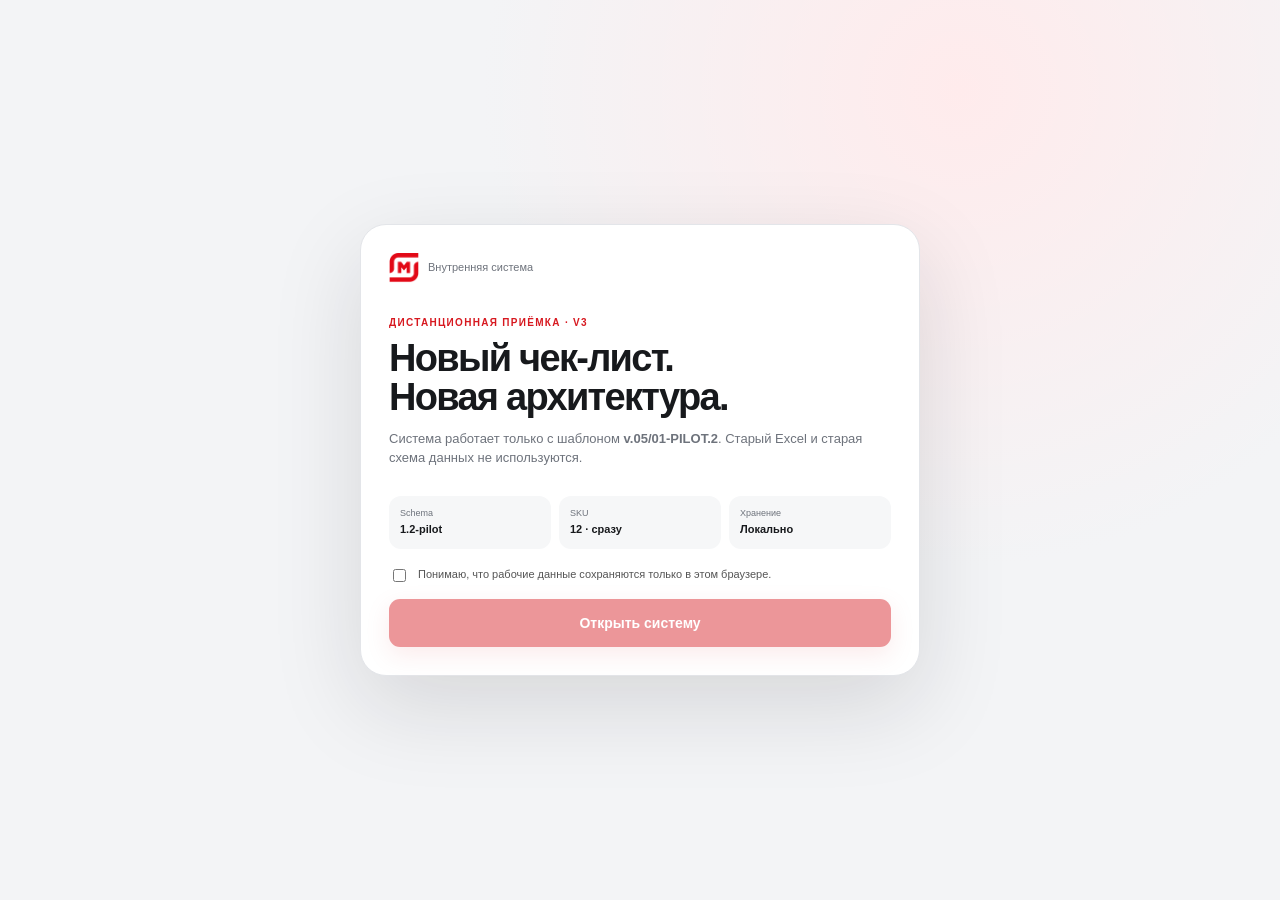
==== index.html @ e29a5ae2 "Add files via upload" ====
<!doctype html>
<html lang="ru">
<head>
  <meta charset="utf-8">
  <meta name="viewport" content="width=device-width,initial-scale=1,viewport-fit=cover">
  <meta name="theme-color" content="#d71920">
  <meta name="description" content="Дистанционная приёмка — новый чек-лист V3, выгрузка 1:1 в мастер-шаблон.">
  <title>Дистанционная приёмка · V3</title>
  <link rel="stylesheet" href="./styles.css?v=3">
</head>
<body>
  <div class="intro" id="intro" hidden>
    <section class="intro-card">
      <div class="intro-brand"><img src="./assets/magnit-mark.png" alt=""><span>Внутренняя система</span></div>
      <div class="intro-copy">
        <span class="kicker">Дистанционная приёмка · V3</span>
        <h1>Новый чек-лист.<br>Новая архитектура.</h1>
        <p>Система работает только с шаблоном <b>v.05/01-PILOT.2</b>. Старый Excel и старая схема данных не используются.</p>
      </div>
      <div class="intro-meta">
        <div><span>Schema</span><strong>1.2-pilot</strong></div>
        <div><span>SKU</span><strong>12 · сразу</strong></div>
        <div><span>Хранение</span><strong>Локально</strong></div>
      </div>
      <label class="consent"><input type="checkbox" id="introConsent"><span>Понимаю, что рабочие данные сохраняются только в этом браузере.</span></label>
      <button class="btn btn-primary btn-large" id="introEnter" disabled>Открыть систему</button>
    </section>
  </div>

  <div class="app" id="app" hidden>
    <header class="app-header">
      <div class="brand">
        <img src="./assets/magnit-mark.png" alt="Магнит">
        <div><strong>Дистанционная приёмка</strong><span>Чек-лист V3 · 1:1 Excel</span></div>
      </div>
      <div class="header-status"><span class="dot"></span><span id="saveLabel">Сохранено локально</span></div>
      <div class="header-actions">
        <button class="btn btn-ghost" data-action="import">Импорт Excel</button>
        <button class="btn btn-primary" data-action="export">Выгрузить V3</button>
      </div>
    </header>

    <section class="workspace-strip">
      <div class="workspace-tabs" id="workspaceTabs"></div>
      <button class="workspace-add" data-action="add-workspace" title="Добавить приёмку">＋</button>
    </section>

    <nav class="workflow" id="workflow"></nav>

    <main class="content" id="content"></main>

    <footer class="app-footer">
      <span>Мастер-шаблон: <b>dp.checklist.acceptance</b> · <b>v.05/01-PILOT.2</b></span>
      <span>Данные не отправляются на сервер.</span>
    </footer>
  </div>

  <input type="file" id="importExcelInput" accept=".xlsx,.xlsm,application/vnd.openxmlformats-officedocument.spreadsheetml.sheet" hidden>
  <div class="toast-stack" id="toastStack"></div>
  <div class="busy" id="busy" hidden><div class="busy-card"><span class="spinner"></span><strong id="busyTitle">Формируем Excel V3</strong><small id="busyText">Открываем мастер-шаблон…</small></div></div>

  <script src="./vendor/jszip.min.js"></script>
  <script src="./vendor/exceljs.min.js"></script>
  <script src="./template-data.js"></script>
  <script src="./schema.js"></script>
  <script src="./exporter.js"></script>
  <script src="./app.js?v=3"></script>
</body>
</html>
---- styles.css ----
:root{
  --bg:#f4f5f7;--surface:#fff;--surface-2:#f8f9fb;--ink:#17191c;--muted:#6e737c;--line:#e3e5e9;
  --red:#d71920;--red-dark:#b90f16;--red-soft:#fff0f1;--green:#138a55;--green-soft:#eaf8f1;--amber:#a56500;--amber-soft:#fff6e5;
  --shadow:0 18px 50px rgba(19,23,31,.08);--radius:18px;--radius-sm:12px;--max:1460px;
  font-family:Inter,"Segoe UI",Roboto,Arial,sans-serif;color:var(--ink);background:var(--bg);font-synthesis:none;
}
*{box-sizing:border-box}html,body{margin:0;min-height:100%;background:var(--bg)}body{font-size:14px;line-height:1.45}button,input,select,textarea{font:inherit}button{cursor:pointer}
[hidden]{display:none!important}.app{min-height:100vh}.app-header{height:74px;background:rgba(255,255,255,.95);border-bottom:1px solid var(--line);display:flex;align-items:center;gap:20px;padding:0 28px;position:sticky;top:0;z-index:30;backdrop-filter:blur(18px)}
.brand{display:flex;align-items:center;gap:12px;min-width:290px}.brand img{width:38px;height:38px;object-fit:contain}.brand div{display:flex;flex-direction:column}.brand strong{font-size:15px;letter-spacing:-.01em}.brand span{color:var(--muted);font-size:11px;margin-top:2px}.header-status{margin-left:auto;display:flex;align-items:center;gap:8px;color:var(--muted);font-size:12px}.dot{width:8px;height:8px;background:var(--green);border-radius:50%;box-shadow:0 0 0 4px var(--green-soft)}.header-actions{display:flex;gap:8px}
.btn{border:0;border-radius:11px;padding:10px 14px;font-weight:700;transition:.16s ease;display:inline-flex;align-items:center;justify-content:center;gap:8px}.btn:hover{transform:translateY(-1px)}.btn:disabled{opacity:.45;cursor:not-allowed;transform:none}.btn-primary{background:var(--red);color:#fff;box-shadow:0 8px 22px rgba(215,25,32,.18)}.btn-primary:hover{background:var(--red-dark)}.btn-ghost{background:#fff;color:var(--ink);border:1px solid var(--line)}.btn-danger{color:#b31319;background:#fff2f3;border:1px solid #ffd5d7}.btn-small{padding:7px 10px;border-radius:9px;font-size:12px}.btn-large{padding:14px 20px;width:100%}
.workspace-strip{max-width:var(--max);margin:18px auto 0;padding:0 28px;display:flex;gap:8px;align-items:center}.workspace-tabs{display:flex;gap:8px;min-width:0;overflow:auto;padding:2px}.workspace-tab{min-width:150px;max-width:240px;border:1px solid var(--line);background:var(--surface);border-radius:13px;padding:9px 12px;text-align:left;display:grid;grid-template-columns:1fr auto;gap:2px 8px;color:var(--ink)}.workspace-tab strong{font-size:12px;white-space:nowrap;overflow:hidden;text-overflow:ellipsis}.workspace-tab span{font-size:10px;color:var(--muted);white-space:nowrap;overflow:hidden;text-overflow:ellipsis}.workspace-tab i{grid-row:1/3;grid-column:2;font-style:normal;align-self:center;color:var(--muted);font-size:11px}.workspace-tab.active{border-color:#f1a3a7;box-shadow:0 0 0 3px var(--red-soft);background:#fff}.workspace-add{width:39px;height:39px;border-radius:12px;border:1px dashed #bbb;background:transparent;font-size:20px;color:#555;flex:0 0 auto}
.workflow{max-width:var(--max);margin:14px auto 0;padding:0 28px;display:grid;grid-template-columns:repeat(5,1fr);gap:8px}.workflow-item{background:var(--surface);border:1px solid var(--line);border-radius:13px;padding:11px 13px;text-align:left;display:flex;align-items:center;gap:10px;color:var(--ink)}.workflow-item b{width:25px;height:25px;border-radius:8px;background:var(--surface-2);display:grid;place-items:center;font-size:11px;color:var(--muted)}.workflow-item div{min-width:0}.workflow-item strong{display:block;font-size:12px}.workflow-item small{display:block;color:var(--muted);font-size:10px;margin-top:1px}.workflow-item em{margin-left:auto;font-style:normal;font-size:10px;color:var(--muted)}.workflow-item.active{border-color:#ed9ca0;background:#fff}.workflow-item.active b{background:var(--red);color:#fff}.workflow-item.complete em{color:var(--green);font-weight:800}
.content{max-width:var(--max);margin:16px auto 40px;padding:0 28px}.page-head{display:flex;align-items:flex-end;justify-content:space-between;gap:20px;margin:24px 0 16px}.page-head .kicker,.kicker{font-size:10px;font-weight:800;letter-spacing:.13em;text-transform:uppercase;color:var(--red)}.page-head h1{margin:5px 0 4px;font-size:27px;line-height:1.12;letter-spacing:-.03em}.page-head p{margin:0;color:var(--muted);max-width:760px}.page-actions{display:flex;gap:8px;align-items:center;flex-wrap:wrap}
.panel{background:var(--surface);border:1px solid var(--line);border-radius:var(--radius);box-shadow:var(--shadow);overflow:hidden}.panel+.panel{margin-top:14px}.panel-head{padding:18px 20px;border-bottom:1px solid var(--line);display:flex;align-items:center;justify-content:space-between;gap:16px}.panel-head h2{margin:0;font-size:16px}.panel-head p{margin:3px 0 0;color:var(--muted);font-size:12px}.panel-body{padding:20px}.grid{display:grid;gap:14px}.grid-2{grid-template-columns:repeat(2,minmax(0,1fr))}.grid-3{grid-template-columns:repeat(3,minmax(0,1fr))}.grid-4{grid-template-columns:repeat(4,minmax(0,1fr))}.field{display:flex;flex-direction:column;gap:6px;min-width:0}.field label{font-size:11px;font-weight:800;color:#4d5158}.field label span{font-weight:500;color:var(--muted)}.input,.select,.textarea{width:100%;border:1px solid #d9dce1;border-radius:11px;background:#fff;color:var(--ink);padding:11px 12px;outline:0;transition:.15s ease}.input:focus,.select:focus,.textarea:focus{border-color:#e77478;box-shadow:0 0 0 3px var(--red-soft)}.textarea{min-height:86px;resize:vertical}.input-group{display:flex;gap:7px}.input-group .input{min-width:0}.hint{color:var(--muted);font-size:10px}.required::after{content:' *';color:var(--red)}
.template-banner{display:grid;grid-template-columns:1.5fr repeat(3,.5fr);gap:1px;background:var(--line);border:1px solid var(--line);border-radius:14px;overflow:hidden;margin-bottom:14px}.template-banner>div{background:#fff;padding:14px}.template-banner span{display:block;color:var(--muted);font-size:10px;text-transform:uppercase;letter-spacing:.08em}.template-banner strong{display:block;margin-top:3px;font-size:12px}.template-banner .master{background:#181a1e;color:#fff}.template-banner .master span{color:#aeb2ba}.template-banner .master strong{font-size:14px}
.sku-toolbar{display:flex;align-items:center;gap:8px;overflow:auto;padding:2px 1px 10px}.sku-chip{border:1px solid var(--line);background:#fff;border-radius:12px;padding:9px 12px;min-width:108px;text-align:left}.sku-chip strong{display:block;font-size:11px;white-space:nowrap;overflow:hidden;text-overflow:ellipsis}.sku-chip span{display:block;color:var(--muted);font-size:9px;margin-top:2px}.sku-chip.active{border-color:#ea989c;background:var(--red-soft)}.sku-chip.add{min-width:auto;font-size:18px;text-align:center}
.product-list{display:grid;grid-template-columns:repeat(3,minmax(0,1fr));gap:12px}.product-card{background:#fff;border:1px solid var(--line);border-radius:15px;padding:15px;display:flex;flex-direction:column;gap:12px}.product-card.active{border-color:#ef9fa3;box-shadow:0 0 0 3px var(--red-soft)}.product-card-head{display:flex;align-items:flex-start;gap:10px}.product-number{width:30px;height:30px;border-radius:9px;background:#181a1e;color:#fff;display:grid;place-items:center;font-weight:800;font-size:11px}.product-title{min-width:0;flex:1}.product-title strong{display:block;white-space:nowrap;overflow:hidden;text-overflow:ellipsis}.product-title span{color:var(--muted);font-size:10px}.product-card-actions{display:flex;gap:5px}.feature-row{display:flex;gap:6px;flex-wrap:wrap}.feature-toggle{display:inline-flex;align-items:center;gap:6px;border:1px solid var(--line);border-radius:999px;padding:7px 9px;font-size:10px;font-weight:700;background:#fff}.feature-toggle input{accent-color:var(--red)}
.step-strip{display:flex;gap:6px;overflow:auto;padding:2px 1px 12px}.step-pill{border:1px solid var(--line);background:#fff;border-radius:11px;padding:8px 10px;white-space:nowrap;font-size:10px;font-weight:800;color:#555}.step-pill.active{background:#181a1e;color:#fff;border-color:#181a1e}.step-pill.complete{box-shadow:inset 0 -2px var(--green)}.question-list{display:flex;flex-direction:column;gap:9px}.question{border:1px solid var(--line);border-radius:14px;background:#fff;overflow:hidden}.question-main{display:grid;grid-template-columns:54px minmax(260px,1fr) 210px 160px;gap:12px;align-items:center;padding:13px}.question-code{font-weight:900;font-size:11px;color:var(--red);align-self:start;padding-top:4px}.question-text strong{display:block;font-size:12px}.question-text small{display:block;color:var(--muted);font-size:10px;margin-top:4px}.question-controls{display:flex;gap:6px}.status-btn{flex:1;border:1px solid var(--line);background:#fff;border-radius:9px;padding:9px 8px;font-weight:800;font-size:10px}.status-btn.yes.active{background:var(--green-soft);color:var(--green);border-color:#a8dec4}.status-btn.no.active{background:var(--red-soft);color:var(--red);border-color:#f1afb2}.number-control{display:flex;align-items:center;gap:7px}.number-control .input{padding:9px}.time-control{display:flex;gap:5px;align-items:center}.time-control .input{padding:9px}.clock-btn{border:1px solid var(--line);background:#fff;border-radius:9px;padding:9px}.no-time{font-size:10px;color:#62666d;background:#f0f1f3;border-radius:999px;padding:6px 9px;display:inline-flex;justify-content:center}.question-comment{border-top:1px solid var(--line);background:var(--surface-2);padding:10px 13px;display:grid;grid-template-columns:54px 1fr;gap:12px}.question-comment .input{padding:9px;background:#fff}.question.has-error{border-color:#ef9da1}.question.has-error .question-comment{background:var(--red-soft)}
.mass-grid{display:grid;grid-template-columns:repeat(5,minmax(0,1fr));gap:10px}.mass-card{border:1px solid var(--line);border-radius:14px;padding:13px;background:#fff}.mass-card label{display:block;font-size:10px;font-weight:800;color:#555;margin-bottom:7px}.mass-card .input{font-size:16px;font-weight:800}.mass-card small{display:block;color:var(--muted);font-size:9px;margin-top:6px}.mass-summary{display:grid;grid-template-columns:repeat(5,1fr);gap:8px;margin-top:12px}.metric{background:#181a1e;color:#fff;border-radius:12px;padding:12px}.metric span{font-size:9px;color:#b8bbc1}.metric strong{display:block;font-size:15px;margin-top:2px}.metric.bad{background:#8f1519}
.defect-table{display:flex;flex-direction:column;gap:8px}.defect-row{display:grid;grid-template-columns:34px 1.1fr 1.1fr .55fr 1.2fr 38px;gap:8px;align-items:center}.defect-index{width:30px;height:30px;border-radius:9px;background:#f0f1f3;display:grid;place-items:center;font-weight:800;font-size:10px}.defect-row .input{padding:9px}.defect-remove{width:36px;height:36px;border:1px solid #ffd4d6;background:#fff4f5;color:var(--red);border-radius:10px}.empty{padding:26px;border:1px dashed #d6d8dd;border-radius:14px;text-align:center;color:var(--muted)}
.review-grid{display:grid;grid-template-columns:1.3fr .7fr;gap:14px}.review-list{display:flex;flex-direction:column;gap:7px}.review-row{display:flex;justify-content:space-between;gap:14px;border-bottom:1px solid var(--line);padding:9px 0}.review-row:last-child{border-bottom:0}.review-row span{color:var(--muted)}.review-row strong{text-align:right}.issues{display:flex;flex-direction:column;gap:7px}.issue{border-radius:11px;padding:10px 12px;background:var(--amber-soft);color:#77500d;font-size:11px}.issue.error{background:var(--red-soft);color:#8f1519}.ok-box{padding:16px;border-radius:14px;background:var(--green-soft);color:var(--green);font-weight:800}.export-card{background:#181a1e;color:#fff;border-radius:16px;padding:18px}.export-card p{color:#b7bac0;margin:5px 0 15px}.export-card .btn{width:100%}.export-map{margin-top:12px;display:grid;grid-template-columns:repeat(3,1fr);gap:7px}.export-map span{background:#25282e;border-radius:9px;padding:9px;font-size:9px;color:#c4c6cb}.export-map b{display:block;color:#fff;font-size:11px;margin-top:2px}
.app-footer{max-width:var(--max);margin:0 auto 28px;padding:0 28px;color:var(--muted);font-size:10px;display:flex;justify-content:space-between;gap:20px}.intro{position:fixed;inset:0;display:grid;place-items:center;background:radial-gradient(circle at 75% 10%,#ffebec 0,transparent 38%),#f3f4f6;padding:20px}.intro-card{width:min(560px,100%);background:#fff;border:1px solid var(--line);border-radius:26px;padding:28px;box-shadow:0 30px 90px rgba(20,23,30,.13)}.intro-brand{display:flex;align-items:center;gap:9px;color:var(--muted);font-size:11px}.intro-brand img{width:30px;height:30px}.intro-copy{margin:28px 0}.intro-copy h1{font-size:38px;line-height:1.02;letter-spacing:-.045em;margin:8px 0 14px}.intro-copy p{color:var(--muted);font-size:13px}.intro-meta{display:grid;grid-template-columns:repeat(3,1fr);gap:8px;margin-bottom:18px}.intro-meta div{background:#f6f7f8;border-radius:12px;padding:11px}.intro-meta span{display:block;color:var(--muted);font-size:9px}.intro-meta strong{display:block;font-size:11px;margin-top:2px}.consent{display:flex;align-items:flex-start;gap:9px;color:#555;font-size:11px;margin:14px 0}.consent input{accent-color:var(--red);margin-top:2px}
.toast-stack{position:fixed;right:22px;bottom:22px;display:flex;flex-direction:column;gap:8px;z-index:80}.toast{background:#181a1e;color:#fff;border-radius:12px;padding:11px 14px;box-shadow:var(--shadow);font-size:11px;max-width:360px}.toast.success{background:#116c46}.toast.error{background:#9a171c}.busy{position:fixed;inset:0;background:rgba(12,14,18,.48);backdrop-filter:blur(4px);z-index:100;display:grid;place-items:center}.busy-card{width:320px;background:#fff;border-radius:18px;padding:24px;text-align:center;box-shadow:var(--shadow)}.busy-card strong{display:block;margin:12px 0 3px}.busy-card small{color:var(--muted)}.spinner{display:inline-block;width:28px;height:28px;border:3px solid #ececef;border-top-color:var(--red);border-radius:50%;animation:spin .8s linear infinite}@keyframes spin{to{transform:rotate(360deg)}}
@media(max-width:1100px){.product-list{grid-template-columns:repeat(2,1fr)}.question-main{grid-template-columns:48px 1fr 190px}.question-main>.time-control,.question-main>.no-time{grid-column:2/4;margin-left:auto}.mass-grid{grid-template-columns:repeat(3,1fr)}.mass-summary{grid-template-columns:repeat(3,1fr)}.grid-4{grid-template-columns:repeat(2,1fr)}.review-grid{grid-template-columns:1fr}}
@media(max-width:760px){.app-header{height:auto;padding:12px 15px;flex-wrap:wrap}.brand{min-width:0}.brand span{display:none}.header-status{order:3;margin:0;width:100%}.header-actions{margin-left:auto}.header-actions .btn-ghost{display:none}.workspace-strip,.workflow,.content,.app-footer{padding-left:14px;padding-right:14px}.workflow{grid-template-columns:repeat(5,minmax(76px,1fr));overflow:auto}.workflow-item{padding:9px;min-width:92px}.workflow-item small,.workflow-item em{display:none}.workflow-item b{width:22px;height:22px}.page-head{align-items:flex-start;flex-direction:column}.page-head h1{font-size:23px}.grid-2,.grid-3,.grid-4{grid-template-columns:1fr}.product-list{grid-template-columns:1fr}.question-main{grid-template-columns:44px 1fr;gap:8px}.question-controls{grid-column:2}.question-main>.time-control,.question-main>.no-time{grid-column:2;margin-left:0}.question-comment{grid-template-columns:44px 1fr}.mass-grid{grid-template-columns:repeat(2,1fr)}.mass-summary{grid-template-columns:repeat(2,1fr)}.defect-row{grid-template-columns:30px 1fr 38px}.defect-row .input:nth-of-type(n+2){grid-column:2}.template-banner{grid-template-columns:1fr 1fr}.template-banner .master{grid-column:1/3}.app-footer{flex-direction:column}.intro-copy h1{font-size:31px}.intro-meta{grid-template-columns:1fr}.export-map{grid-template-columns:1fr}}
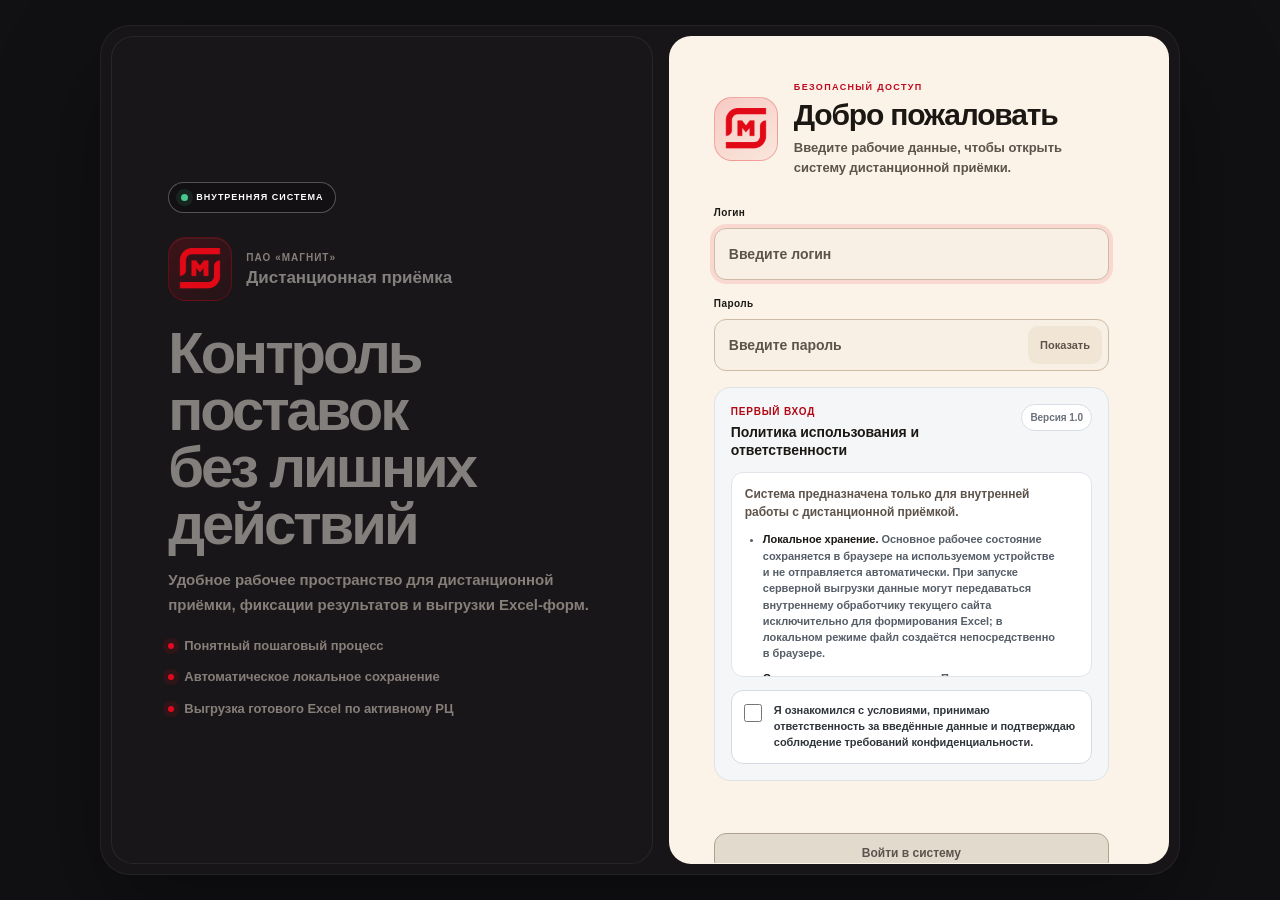
==== commit bf02da65: "Add files via upload" ====
--- a/index.html
+++ b/index.html
@@ -1,69 +1,231 @@
 <!doctype html>
 <html lang="ru">
 <head>
-  <meta charset="utf-8">
-  <meta name="viewport" content="width=device-width,initial-scale=1,viewport-fit=cover">
-  <meta name="theme-color" content="#d71920">
-  <meta name="description" content="Дистанционная приёмка — новый чек-лист V3, выгрузка 1:1 в мастер-шаблон.">
-  <title>Дистанционная приёмка · V3</title>
-  <link rel="stylesheet" href="./styles.css?v=3">
+  <meta charset="utf-8" />
+  <meta name="viewport" content="width=device-width, initial-scale=1, viewport-fit=cover" />
+  <meta name="theme-color" content="#e20917" />
+  <meta name="color-scheme" content="light dark" />
+  <meta name="mobile-web-app-capable" content="yes" />
+  <meta name="description" content="Дистанционная приёмка: до 5 параллельных чек-листов РЦ, точное время и выгрузка Excel." />
+  <title>Дистанционная Приёмка — Магнит</title>
+  <base href="./" />
+  <link rel="manifest" href="./manifest.webmanifest?v=70" />
+  <link rel="stylesheet" href="./styles.css?v=71" />
+  <link rel="stylesheet" href="./magnit-corporate.css?v=70" />
+  <link rel="stylesheet" href="./contrast-audit.css?v=70" />
+  <link rel="stylesheet" href="./v57-readability.css?v=70" />
+  <link rel="stylesheet" href="./operational.css?v=70" />
 </head>
-<body>
-  <div class="intro" id="intro" hidden>
-    <section class="intro-card">
-      <div class="intro-brand"><img src="./assets/magnit-mark.png" alt=""><span>Внутренняя система</span></div>
-      <div class="intro-copy">
-        <span class="kicker">Дистанционная приёмка · V3</span>
-        <h1>Новый чек-лист.<br>Новая архитектура.</h1>
-        <p>Система работает только с шаблоном <b>v.05/01-PILOT.2</b>. Старый Excel и старая схема данных не используются.</p>
+<body class="auth-locked">
+  <!-- Visible Magnit logos are embedded as data URIs for reliable GitHub Pages rendering. -->
+
+  <div class="auth-screen" id="loginOverlay">
+    <div class="auth-grid">
+      <section class="auth-hero">
+        <div class="auth-badge"><span></span>Внутренняя система</div>
+        <div class="auth-hero-brand"><div class="auth-hero-mark"><img src="[data-uri]" alt="Магнит" /></div><div><span>ПАО «Магнит»</span><strong>Дистанционная приёмка</strong></div></div>
+        <div class="auth-hero-copy">
+          <h1>Контроль поставок<br>без лишних действий</h1>
+          <p>Удобное рабочее пространство для дистанционной приёмки, фиксации результатов и выгрузки Excel-форм.</p>
+          <ul class="auth-feature-list">
+            <li>Понятный пошаговый процесс</li>
+            <li>Автоматическое локальное сохранение</li>
+            <li>Выгрузка готового Excel по активному РЦ</li>
+          </ul>
+        </div>
+      </section>
+      <section class="auth-card">
+        <div class="auth-card-top">
+          <div class="auth-logo-card"><img src="[data-uri]" alt="Магнит" /></div>
+          <div>
+            <div class="eyebrow">Безопасный доступ</div>
+            <h2>Добро пожаловать</h2>
+            <p>Введите рабочие данные, чтобы открыть систему дистанционной приёмки.</p>
+          </div>
+        </div>
+        <form id="loginForm" class="auth-form" autocomplete="off">
+          <div class="field auth-field">
+            <label for="loginUsername">Логин</label>
+            <input class="input" id="loginUsername" name="username" type="text" autocomplete="username" placeholder="Введите логин" />
+          </div>
+          <div class="field auth-field">
+            <label for="loginPassword">Пароль</label>
+            <div class="auth-password-wrap">
+              <input class="input" id="loginPassword" name="password" type="password" autocomplete="current-password" placeholder="Введите пароль" />
+              <button type="button" class="auth-toggle-pass" id="togglePassword" aria-label="Показать пароль">Показать</button>
+            </div>
+          </div>
+          <section class="auth-consent" id="privacyConsentBlock" aria-labelledby="privacyConsentTitle">
+            <div class="auth-consent-heading">
+              <div>
+                <span class="auth-consent-kicker">Первый вход</span>
+                <strong id="privacyConsentTitle">Политика использования и ответственности</strong>
+              </div>
+              <span class="auth-consent-version">Версия 1.0</span>
+            </div>
+            <div class="auth-consent-copy">
+              <p>Система предназначена только для внутренней работы с дистанционной приёмкой.</p>
+              <ul>
+                <li><strong>Локальное хранение.</strong> Основное рабочее состояние сохраняется в браузере на используемом устройстве и не отправляется автоматически. При запуске серверной выгрузки данные могут передаваться внутреннему обработчику текущего сайта исключительно для формирования Excel; в локальном режиме файл создаётся непосредственно в браузере.</li>
+                <li><strong>Ответственность пользователя.</strong> Пользователь отвечает за достоверность и полноту внесённых сведений, корректность выбранного РЦ и товарной позиции, а также за проверку сформированного Excel перед дальнейшим использованием.</li>
+                <li><strong>Конфиденциальность.</strong> Нельзя передавать логин, пароль, резервные копии, выгрузки и рабочие данные третьим лицам без разрешения. Пользователь обязан ограничить доступ к устройству и браузеру.</li>
+                <li><strong>Риски локального устройства.</strong> Локальное хранение не исключает риски доступа через общий компьютер, профиль браузера, расширения, вредоносное ПО или ручную передачу файлов.</li>
+              </ul>
+            </div>
+            <label class="auth-consent-check" for="privacyConsent">
+              <input id="privacyConsent" type="checkbox" />
+              <span>Я ознакомился с условиями, принимаю ответственность за введённые данные и подтверждаю соблюдение требований конфиденциальности.</span>
+            </label>
+          </section>
+          <div class="auth-error" id="loginError" role="alert" aria-live="polite"></div>
+          <button class="button button-primary full auth-submit" id="loginSubmit" type="submit" disabled>Войти в систему</button>
+        </form>
+        <div class="auth-footnote"><span></span>Сессия авторизации действует до закрытия браузера. Принятие политики сохраняется локально для этой версии условий.</div>
+      </section>
+    </div>
+  </div>
+
+  <div class="brand-ambient" id="brandAmbient" aria-hidden="true">
+    <div class="brand-ambient-item" data-brand-ambient-item>
+      <svg class="brand-ambient-symbol" viewBox="0 0 220 220" preserveAspectRatio="xMidYMid meet" role="presentation">
+        <path class="ambient-sweep" pathLength="1" d="M16 164C46 82 88 184 123 105C150 45 178 121 204 58" />
+        <g class="ambient-logo">
+          <path pathLength="1" d="M28 166V65C28 39 44 24 70 24H192" />
+          <path pathLength="1" d="M192 24V125C192 151 176 166 150 166H28" />
+          <path pathLength="1" d="M70 156V75H96L110 91L124 75H150V156M96 156V112L110 128L124 112V156" />
+        </g>
+        <path class="ambient-heart" pathLength="1" d="M110 178C95 161 46 131 46 91C46 62 66 47 88 47C99 47 106 52 110 59C114 52 121 47 132 47C154 47 174 62 174 91C174 131 125 161 110 178Z" />
+      </svg>
+      <div class="brand-ambient-messages">
+        <span class="ambient-message ambient-message-star">*</span>
+        <span class="ambient-message ambient-message-soul">с душой</span>
+        <span class="ambient-message ambient-message-mind">с умом</span>
+        <span class="ambient-message ambient-message-full">с полной отдачей</span>
       </div>
-      <div class="intro-meta">
-        <div><span>Schema</span><strong>1.2-pilot</strong></div>
-        <div><span>SKU</span><strong>12 · сразу</strong></div>
-        <div><span>Хранение</span><strong>Локально</strong></div>
+    </div>
+  </div>
+
+  <div class="app-shell" hidden>
+    <main class="main-area">
+      <header class="topbar">
+        <div class="topbar-left">
+          <div class="topbar-brand" aria-label="Дистанционная приёмка Магнит">
+            <span class="topbar-brand-mark"><img src="./assets/magnit-mark.png?v=70" alt="Магнит" /></span>
+            <div class="topbar-title"><span class="eyebrow" id="pageEyebrow">Этап 1 из 5</span><h1 id="pageTitle">Приёмка</h1></div>
+          </div>
+        </div>
+        <div class="topbar-actions">
+          <button class="rc-launcher" id="workspaceToggle" type="button" data-action="toggle-workspace" aria-expanded="false" aria-controls="workspaceBar">
+            <span class="rc-launcher-dot" aria-hidden="true"></span>
+            <span><small>Активный РЦ</small><strong id="topbarRcName">РЦ 1</strong></span>
+            <i aria-hidden="true">⌄</i>
+          </button>
+          <div class="topbar-progress" id="topbarProgress" aria-label="Общая готовность активного РЦ">
+            <span><small>Готовность</small><strong id="topbarRcProgress">0%</strong></span>
+            <i><b id="topbarProgressFill"></b></i>
+          </div>
+          <button class="interface-mode-toggle" id="interfaceModeToggle" type="button" data-action="toggle-interface-mode" aria-pressed="false" title="Переключить рабочий интерфейс"><span class="interface-mode-icon">⚡</span><span class="interface-mode-copy"><small>Интерфейс</small><strong id="interfaceModeLabel">Стандартный</strong></span></button>
+          <button class="icon-button theme-trigger" id="themeToggle" title="Темы" aria-label="Открыть темы">◈</button>
+          <div class="save-state" id="saveState" aria-live="polite"><span></span><b>Сохранено</b><small>локально</small></div>
+          <details class="topbar-more">
+            <summary class="icon-button" aria-label="Дополнительные действия" title="Дополнительные действия">•••</summary>
+            <div class="topbar-more-menu">
+              <button class="topbar-menu-item" id="openNotesTop" type="button"><span>Заметки</span><small>Рабочие наблюдения</small></button>
+              <button class="topbar-menu-item is-primary" id="exportOldTop" type="button"><span>Выгрузить Excel</span><small>Текущий активный РЦ</small></button>
+              <button class="topbar-menu-item" id="logoutButton" type="button"><span>Выйти из системы</span><small>Завершить текущую сессию</small></button>
+            </div>
+          </details>
+        </div>
+      </header>
+
+      <section class="workspace-switcher" id="workspaceBar" aria-label="Переключение между РЦ"></section>
+
+      <section class="page-content" id="pageContent" aria-live="polite"></section>
+      <footer class="legal-footer">Внутренняя разработка подразделения дистанционной приёмки. Использование, копирование и передача решения третьим лицам допускаются только по предварительному двустороннему согласованию. <button class="legal-link" id="openUsagePolicy" type="button">Политика использования</button></footer>
+    </main>
+  </div>
+
+  <nav class="mobile-nav workflow-dock" aria-label="Навигация по этапам" hidden>
+    <button class="mobile-nav-item active" data-page="shipment">
+      <span class="mobile-nav-index">01</span><span class="mobile-nav-copy"><strong>Приёмка</strong><small id="navMetricShipment">0/9</small></span><span class="mobile-nav-state" id="navCheckShipment">0%</span><i class="mobile-nav-progress"><b id="navProgressShipment"></b></i>
+    </button>
+    <button class="mobile-nav-item" data-page="products">
+      <span class="mobile-nav-index">02</span><span class="mobile-nav-copy"><strong>Товары</strong><small id="navMetricProducts">0/2</small></span><span class="mobile-nav-state" id="navCheckProducts">0%</span><i class="mobile-nav-progress"><b id="navProgressProducts"></b></i>
+    </button>
+    <button class="mobile-nav-item" data-page="checklist">
+      <span class="mobile-nav-index">03</span><span class="mobile-nav-copy"><strong>Чек-лист</strong><small id="navMetricChecklist">0/0</small></span><span class="mobile-nav-state" id="navCheckChecklist">0%</span><i class="mobile-nav-progress"><b id="navProgressChecklist"></b></i>
+    </button>
+    <button class="mobile-nav-item" data-page="defects">
+      <span class="mobile-nav-index">04</span><span class="mobile-nav-copy"><strong>Дефекты</strong><small id="navMetricDefects">0/1</small></span><span class="mobile-nav-state" id="navCheckDefects">0%</span><i class="mobile-nav-progress"><b id="navProgressDefects"></b></i>
+    </button>
+    <button class="mobile-nav-item" data-page="summary">
+      <span class="mobile-nav-index">05</span><span class="mobile-nav-copy"><strong>Итоги</strong><small id="navMetricSummary">0/3</small></span><span class="mobile-nav-state" id="navCheckSummary">0%</span><i class="mobile-nav-progress"><b id="navProgressSummary"></b></i>
+    </button>
+  </nav>
+
+  <aside class="notes-panel" id="notesPanel" role="dialog" aria-modal="false" aria-label="Заметки">
+    <div class="notes-header" id="notesDragHandle">
+      <div><strong>Заметки</strong><span id="notesPinStatus">Закреплены</span></div>
+      <div class="notes-actions">
+        <button class="icon-button compact" id="notesTimestamp" title="Добавить время">＋</button>
+        <button class="icon-button compact active" id="notesPin" title="Закрепить">⌖</button>
+        <button class="icon-button compact" id="notesMinimize" title="Свернуть">—</button>
+        <button class="icon-button compact" id="notesClose" title="Закрыть">×</button>
       </div>
-      <label class="consent"><input type="checkbox" id="introConsent"><span>Понимаю, что рабочие данные сохраняются только в этом браузере.</span></label>
-      <button class="btn btn-primary btn-large" id="introEnter" disabled>Открыть систему</button>
+    </div>
+    <div class="notes-body">
+      <textarea id="notesTextarea" placeholder="Наблюдения, вопросы и важные детали приёмки…"></textarea>
+      <div class="notes-footer"><span>Сохраняется автоматически</span><button class="text-button" id="clearNotes">Очистить</button></div>
+    </div>
+  </aside>
+
+  <div class="toast-container" id="toastContainer" aria-live="polite"></div>
+
+  <div class="modal-backdrop" id="modalBackdrop" hidden>
+    <div class="modal" role="dialog" aria-modal="true" aria-labelledby="modalTitle">
+      <div class="modal-header"><div><span class="eyebrow">Проверка заполнения</span><h2 id="modalTitle">Перед выгрузкой</h2></div><button class="icon-button" id="modalClose">×</button></div>
+      <div class="modal-body" id="modalBody"></div>
+      <div class="modal-footer" id="modalFooter"></div>
+    </div>
+  </div>
+
+  <div class="theme-studio-backdrop" id="themeStudioBackdrop" hidden>
+    <section class="theme-studio" role="dialog" aria-modal="true" aria-labelledby="themeStudioTitle">
+      <header class="theme-studio-header">
+        <div class="theme-studio-heading"><span class="theme-studio-icon" aria-hidden="true">◈</span><div><span class="eyebrow">Персонализация рабочего пространства</span><h2 id="themeStudioTitle">Студия оформления</h2><p>Выберите готовую тему или настройте палитру вручную. Данные приёмки и структура Excel не изменяются.</p></div></div>
+        <div class="theme-studio-header-actions"><span class="theme-current-chip">Активна: <strong id="themeCurrentLabel">Магнит · тёплая светлая</strong></span><button class="icon-button theme-studio-close" id="themeStudioClose" type="button" aria-label="Закрыть темы">×</button></div>
+      </header>
+      <div class="theme-studio-layout">
+        <aside class="theme-preset-panel">
+          <div class="theme-library-header"><div><span class="eyebrow">Библиотека</span><strong>Готовые темы</strong></div><span class="theme-library-count"><b id="themeVisibleCount">0</b> вариантов</span></div>
+          <div class="theme-mode-tabs" role="tablist" aria-label="Категория тем">
+            <button type="button" role="tab" class="active" data-theme-mode-filter="light" aria-selected="true"><span>☀</span>Светлые <b id="themeLightCount">0</b></button>
+            <button type="button" role="tab" data-theme-mode-filter="dark" aria-selected="false"><span>◐</span>Тёмные <b id="themeDarkCount">0</b></button>
+          </div>
+          <label class="theme-search"><span aria-hidden="true">⌕</span><input id="themeSearch" type="search" placeholder="Найти тему" autocomplete="off"><kbd>Ctrl K</kbd></label>
+          <div class="theme-preset-list" id="themePresetList"></div>
+        </aside>
+        <main class="theme-studio-content" id="themeStudioControls"></main>
+      </div>
+      <footer class="theme-studio-footer"><div class="theme-studio-status" id="themeStudioStatus" aria-live="polite">Сохранённая тема активна</div><div class="theme-studio-footer-actions"><button class="button button-ghost" id="themeStudioReset" type="button">Вернуть исходный пресет</button><button class="button button-ghost" id="themeStudioImportButton" type="button">Импорт</button><input id="themeStudioImport" type="file" accept="application/json,.json" hidden><button class="button button-secondary" id="themeStudioExport" type="button">Экспорт</button><button class="button button-primary" id="themeStudioSave" type="button">Сохранить тему</button></div></footer>
     </section>
   </div>
 
-  <div class="app" id="app" hidden>
-    <header class="app-header">
-      <div class="brand">
-        <img src="./assets/magnit-mark.png" alt="Магнит">
-        <div><strong>Дистанционная приёмка</strong><span>Чек-лист V3 · 1:1 Excel</span></div>
-      </div>
-      <div class="header-status"><span class="dot"></span><span id="saveLabel">Сохранено локально</span></div>
-      <div class="header-actions">
-        <button class="btn btn-ghost" data-action="import">Импорт Excel</button>
-        <button class="btn btn-primary" data-action="export">Выгрузить V3</button>
-      </div>
-    </header>
-
-    <section class="workspace-strip">
-      <div class="workspace-tabs" id="workspaceTabs"></div>
-      <button class="workspace-add" data-action="add-workspace" title="Добавить приёмку">＋</button>
-    </section>
-
-    <nav class="workflow" id="workflow"></nav>
-
-    <main class="content" id="content"></main>
-
-    <footer class="app-footer">
-      <span>Мастер-шаблон: <b>dp.checklist.acceptance</b> · <b>v.05/01-PILOT.2</b></span>
-      <span>Данные не отправляются на сервер.</span>
-    </footer>
-  </div>
-
-  <input type="file" id="importExcelInput" accept=".xlsx,.xlsm,application/vnd.openxmlformats-officedocument.spreadsheetml.sheet" hidden>
-  <div class="toast-stack" id="toastStack"></div>
-  <div class="busy" id="busy" hidden><div class="busy-card"><span class="spinner"></span><strong id="busyTitle">Формируем Excel V3</strong><small id="busyText">Открываем мастер-шаблон…</small></div></div>
-
-  <script src="./vendor/jszip.min.js"></script>
-  <script src="./vendor/exceljs.min.js"></script>
-  <script src="./template-data.js"></script>
-  <script src="./schema.js"></script>
-  <script src="./exporter.js"></script>
-  <script src="./app.js?v=3"></script>
+  <div class="loading-overlay" id="loadingOverlay" hidden>
+    <div class="loading-card">
+      <div class="spinner"></div>
+      <strong id="loadingTitle">Формируем Excel</strong>
+      <span id="loadingStatus">Подготавливаем шаблон…</span>
+      <div class="loading-progress"><div id="loadingProgressBar"></div></div>
+      <button class="button button-ghost" id="loadingCancel">Отменить</button>
+    </div>
+  </div>
+
+  <script src="./vendor/jszip.min.js?v=70"></script>
+  <script src="./vendor/exceljs.min.js?v=70"></script>
+  <script src="./template-data.js?v=70"></script>
+  <script src="./old-template-data.js?v=70"></script>
+  <script src="./theme-studio.js?v=70"></script>
+  <script src="./app.js?v=71"></script>
 </body>
 </html>
--- a/styles.css
+++ b/styles.css
@@ -1,25 +1,6218 @@
-:root{
-  --bg:#f4f5f7;--surface:#fff;--surface-2:#f8f9fb;--ink:#17191c;--muted:#6e737c;--line:#e3e5e9;
-  --red:#d71920;--red-dark:#b90f16;--red-soft:#fff0f1;--green:#138a55;--green-soft:#eaf8f1;--amber:#a56500;--amber-soft:#fff6e5;
-  --shadow:0 18px 50px rgba(19,23,31,.08);--radius:18px;--radius-sm:12px;--max:1460px;
-  font-family:Inter,"Segoe UI",Roboto,Arial,sans-serif;color:var(--ink);background:var(--bg);font-synthesis:none;
-}
-*{box-sizing:border-box}html,body{margin:0;min-height:100%;background:var(--bg)}body{font-size:14px;line-height:1.45}button,input,select,textarea{font:inherit}button{cursor:pointer}
-[hidden]{display:none!important}.app{min-height:100vh}.app-header{height:74px;background:rgba(255,255,255,.95);border-bottom:1px solid var(--line);display:flex;align-items:center;gap:20px;padding:0 28px;position:sticky;top:0;z-index:30;backdrop-filter:blur(18px)}
-.brand{display:flex;align-items:center;gap:12px;min-width:290px}.brand img{width:38px;height:38px;object-fit:contain}.brand div{display:flex;flex-direction:column}.brand strong{font-size:15px;letter-spacing:-.01em}.brand span{color:var(--muted);font-size:11px;margin-top:2px}.header-status{margin-left:auto;display:flex;align-items:center;gap:8px;color:var(--muted);font-size:12px}.dot{width:8px;height:8px;background:var(--green);border-radius:50%;box-shadow:0 0 0 4px var(--green-soft)}.header-actions{display:flex;gap:8px}
-.btn{border:0;border-radius:11px;padding:10px 14px;font-weight:700;transition:.16s ease;display:inline-flex;align-items:center;justify-content:center;gap:8px}.btn:hover{transform:translateY(-1px)}.btn:disabled{opacity:.45;cursor:not-allowed;transform:none}.btn-primary{background:var(--red);color:#fff;box-shadow:0 8px 22px rgba(215,25,32,.18)}.btn-primary:hover{background:var(--red-dark)}.btn-ghost{background:#fff;color:var(--ink);border:1px solid var(--line)}.btn-danger{color:#b31319;background:#fff2f3;border:1px solid #ffd5d7}.btn-small{padding:7px 10px;border-radius:9px;font-size:12px}.btn-large{padding:14px 20px;width:100%}
-.workspace-strip{max-width:var(--max);margin:18px auto 0;padding:0 28px;display:flex;gap:8px;align-items:center}.workspace-tabs{display:flex;gap:8px;min-width:0;overflow:auto;padding:2px}.workspace-tab{min-width:150px;max-width:240px;border:1px solid var(--line);background:var(--surface);border-radius:13px;padding:9px 12px;text-align:left;display:grid;grid-template-columns:1fr auto;gap:2px 8px;color:var(--ink)}.workspace-tab strong{font-size:12px;white-space:nowrap;overflow:hidden;text-overflow:ellipsis}.workspace-tab span{font-size:10px;color:var(--muted);white-space:nowrap;overflow:hidden;text-overflow:ellipsis}.workspace-tab i{grid-row:1/3;grid-column:2;font-style:normal;align-self:center;color:var(--muted);font-size:11px}.workspace-tab.active{border-color:#f1a3a7;box-shadow:0 0 0 3px var(--red-soft);background:#fff}.workspace-add{width:39px;height:39px;border-radius:12px;border:1px dashed #bbb;background:transparent;font-size:20px;color:#555;flex:0 0 auto}
-.workflow{max-width:var(--max);margin:14px auto 0;padding:0 28px;display:grid;grid-template-columns:repeat(5,1fr);gap:8px}.workflow-item{background:var(--surface);border:1px solid var(--line);border-radius:13px;padding:11px 13px;text-align:left;display:flex;align-items:center;gap:10px;color:var(--ink)}.workflow-item b{width:25px;height:25px;border-radius:8px;background:var(--surface-2);display:grid;place-items:center;font-size:11px;color:var(--muted)}.workflow-item div{min-width:0}.workflow-item strong{display:block;font-size:12px}.workflow-item small{display:block;color:var(--muted);font-size:10px;margin-top:1px}.workflow-item em{margin-left:auto;font-style:normal;font-size:10px;color:var(--muted)}.workflow-item.active{border-color:#ed9ca0;background:#fff}.workflow-item.active b{background:var(--red);color:#fff}.workflow-item.complete em{color:var(--green);font-weight:800}
-.content{max-width:var(--max);margin:16px auto 40px;padding:0 28px}.page-head{display:flex;align-items:flex-end;justify-content:space-between;gap:20px;margin:24px 0 16px}.page-head .kicker,.kicker{font-size:10px;font-weight:800;letter-spacing:.13em;text-transform:uppercase;color:var(--red)}.page-head h1{margin:5px 0 4px;font-size:27px;line-height:1.12;letter-spacing:-.03em}.page-head p{margin:0;color:var(--muted);max-width:760px}.page-actions{display:flex;gap:8px;align-items:center;flex-wrap:wrap}
-.panel{background:var(--surface);border:1px solid var(--line);border-radius:var(--radius);box-shadow:var(--shadow);overflow:hidden}.panel+.panel{margin-top:14px}.panel-head{padding:18px 20px;border-bottom:1px solid var(--line);display:flex;align-items:center;justify-content:space-between;gap:16px}.panel-head h2{margin:0;font-size:16px}.panel-head p{margin:3px 0 0;color:var(--muted);font-size:12px}.panel-body{padding:20px}.grid{display:grid;gap:14px}.grid-2{grid-template-columns:repeat(2,minmax(0,1fr))}.grid-3{grid-template-columns:repeat(3,minmax(0,1fr))}.grid-4{grid-template-columns:repeat(4,minmax(0,1fr))}.field{display:flex;flex-direction:column;gap:6px;min-width:0}.field label{font-size:11px;font-weight:800;color:#4d5158}.field label span{font-weight:500;color:var(--muted)}.input,.select,.textarea{width:100%;border:1px solid #d9dce1;border-radius:11px;background:#fff;color:var(--ink);padding:11px 12px;outline:0;transition:.15s ease}.input:focus,.select:focus,.textarea:focus{border-color:#e77478;box-shadow:0 0 0 3px var(--red-soft)}.textarea{min-height:86px;resize:vertical}.input-group{display:flex;gap:7px}.input-group .input{min-width:0}.hint{color:var(--muted);font-size:10px}.required::after{content:' *';color:var(--red)}
-.template-banner{display:grid;grid-template-columns:1.5fr repeat(3,.5fr);gap:1px;background:var(--line);border:1px solid var(--line);border-radius:14px;overflow:hidden;margin-bottom:14px}.template-banner>div{background:#fff;padding:14px}.template-banner span{display:block;color:var(--muted);font-size:10px;text-transform:uppercase;letter-spacing:.08em}.template-banner strong{display:block;margin-top:3px;font-size:12px}.template-banner .master{background:#181a1e;color:#fff}.template-banner .master span{color:#aeb2ba}.template-banner .master strong{font-size:14px}
-.sku-toolbar{display:flex;align-items:center;gap:8px;overflow:auto;padding:2px 1px 10px}.sku-chip{border:1px solid var(--line);background:#fff;border-radius:12px;padding:9px 12px;min-width:108px;text-align:left}.sku-chip strong{display:block;font-size:11px;white-space:nowrap;overflow:hidden;text-overflow:ellipsis}.sku-chip span{display:block;color:var(--muted);font-size:9px;margin-top:2px}.sku-chip.active{border-color:#ea989c;background:var(--red-soft)}.sku-chip.add{min-width:auto;font-size:18px;text-align:center}
-.product-list{display:grid;grid-template-columns:repeat(3,minmax(0,1fr));gap:12px}.product-card{background:#fff;border:1px solid var(--line);border-radius:15px;padding:15px;display:flex;flex-direction:column;gap:12px}.product-card.active{border-color:#ef9fa3;box-shadow:0 0 0 3px var(--red-soft)}.product-card-head{display:flex;align-items:flex-start;gap:10px}.product-number{width:30px;height:30px;border-radius:9px;background:#181a1e;color:#fff;display:grid;place-items:center;font-weight:800;font-size:11px}.product-title{min-width:0;flex:1}.product-title strong{display:block;white-space:nowrap;overflow:hidden;text-overflow:ellipsis}.product-title span{color:var(--muted);font-size:10px}.product-card-actions{display:flex;gap:5px}.feature-row{display:flex;gap:6px;flex-wrap:wrap}.feature-toggle{display:inline-flex;align-items:center;gap:6px;border:1px solid var(--line);border-radius:999px;padding:7px 9px;font-size:10px;font-weight:700;background:#fff}.feature-toggle input{accent-color:var(--red)}
-.step-strip{display:flex;gap:6px;overflow:auto;padding:2px 1px 12px}.step-pill{border:1px solid var(--line);background:#fff;border-radius:11px;padding:8px 10px;white-space:nowrap;font-size:10px;font-weight:800;color:#555}.step-pill.active{background:#181a1e;color:#fff;border-color:#181a1e}.step-pill.complete{box-shadow:inset 0 -2px var(--green)}.question-list{display:flex;flex-direction:column;gap:9px}.question{border:1px solid var(--line);border-radius:14px;background:#fff;overflow:hidden}.question-main{display:grid;grid-template-columns:54px minmax(260px,1fr) 210px 160px;gap:12px;align-items:center;padding:13px}.question-code{font-weight:900;font-size:11px;color:var(--red);align-self:start;padding-top:4px}.question-text strong{display:block;font-size:12px}.question-text small{display:block;color:var(--muted);font-size:10px;margin-top:4px}.question-controls{display:flex;gap:6px}.status-btn{flex:1;border:1px solid var(--line);background:#fff;border-radius:9px;padding:9px 8px;font-weight:800;font-size:10px}.status-btn.yes.active{background:var(--green-soft);color:var(--green);border-color:#a8dec4}.status-btn.no.active{background:var(--red-soft);color:var(--red);border-color:#f1afb2}.number-control{display:flex;align-items:center;gap:7px}.number-control .input{padding:9px}.time-control{display:flex;gap:5px;align-items:center}.time-control .input{padding:9px}.clock-btn{border:1px solid var(--line);background:#fff;border-radius:9px;padding:9px}.no-time{font-size:10px;color:#62666d;background:#f0f1f3;border-radius:999px;padding:6px 9px;display:inline-flex;justify-content:center}.question-comment{border-top:1px solid var(--line);background:var(--surface-2);padding:10px 13px;display:grid;grid-template-columns:54px 1fr;gap:12px}.question-comment .input{padding:9px;background:#fff}.question.has-error{border-color:#ef9da1}.question.has-error .question-comment{background:var(--red-soft)}
-.mass-grid{display:grid;grid-template-columns:repeat(5,minmax(0,1fr));gap:10px}.mass-card{border:1px solid var(--line);border-radius:14px;padding:13px;background:#fff}.mass-card label{display:block;font-size:10px;font-weight:800;color:#555;margin-bottom:7px}.mass-card .input{font-size:16px;font-weight:800}.mass-card small{display:block;color:var(--muted);font-size:9px;margin-top:6px}.mass-summary{display:grid;grid-template-columns:repeat(5,1fr);gap:8px;margin-top:12px}.metric{background:#181a1e;color:#fff;border-radius:12px;padding:12px}.metric span{font-size:9px;color:#b8bbc1}.metric strong{display:block;font-size:15px;margin-top:2px}.metric.bad{background:#8f1519}
-.defect-table{display:flex;flex-direction:column;gap:8px}.defect-row{display:grid;grid-template-columns:34px 1.1fr 1.1fr .55fr 1.2fr 38px;gap:8px;align-items:center}.defect-index{width:30px;height:30px;border-radius:9px;background:#f0f1f3;display:grid;place-items:center;font-weight:800;font-size:10px}.defect-row .input{padding:9px}.defect-remove{width:36px;height:36px;border:1px solid #ffd4d6;background:#fff4f5;color:var(--red);border-radius:10px}.empty{padding:26px;border:1px dashed #d6d8dd;border-radius:14px;text-align:center;color:var(--muted)}
-.review-grid{display:grid;grid-template-columns:1.3fr .7fr;gap:14px}.review-list{display:flex;flex-direction:column;gap:7px}.review-row{display:flex;justify-content:space-between;gap:14px;border-bottom:1px solid var(--line);padding:9px 0}.review-row:last-child{border-bottom:0}.review-row span{color:var(--muted)}.review-row strong{text-align:right}.issues{display:flex;flex-direction:column;gap:7px}.issue{border-radius:11px;padding:10px 12px;background:var(--amber-soft);color:#77500d;font-size:11px}.issue.error{background:var(--red-soft);color:#8f1519}.ok-box{padding:16px;border-radius:14px;background:var(--green-soft);color:var(--green);font-weight:800}.export-card{background:#181a1e;color:#fff;border-radius:16px;padding:18px}.export-card p{color:#b7bac0;margin:5px 0 15px}.export-card .btn{width:100%}.export-map{margin-top:12px;display:grid;grid-template-columns:repeat(3,1fr);gap:7px}.export-map span{background:#25282e;border-radius:9px;padding:9px;font-size:9px;color:#c4c6cb}.export-map b{display:block;color:#fff;font-size:11px;margin-top:2px}
-.app-footer{max-width:var(--max);margin:0 auto 28px;padding:0 28px;color:var(--muted);font-size:10px;display:flex;justify-content:space-between;gap:20px}.intro{position:fixed;inset:0;display:grid;place-items:center;background:radial-gradient(circle at 75% 10%,#ffebec 0,transparent 38%),#f3f4f6;padding:20px}.intro-card{width:min(560px,100%);background:#fff;border:1px solid var(--line);border-radius:26px;padding:28px;box-shadow:0 30px 90px rgba(20,23,30,.13)}.intro-brand{display:flex;align-items:center;gap:9px;color:var(--muted);font-size:11px}.intro-brand img{width:30px;height:30px}.intro-copy{margin:28px 0}.intro-copy h1{font-size:38px;line-height:1.02;letter-spacing:-.045em;margin:8px 0 14px}.intro-copy p{color:var(--muted);font-size:13px}.intro-meta{display:grid;grid-template-columns:repeat(3,1fr);gap:8px;margin-bottom:18px}.intro-meta div{background:#f6f7f8;border-radius:12px;padding:11px}.intro-meta span{display:block;color:var(--muted);font-size:9px}.intro-meta strong{display:block;font-size:11px;margin-top:2px}.consent{display:flex;align-items:flex-start;gap:9px;color:#555;font-size:11px;margin:14px 0}.consent input{accent-color:var(--red);margin-top:2px}
-.toast-stack{position:fixed;right:22px;bottom:22px;display:flex;flex-direction:column;gap:8px;z-index:80}.toast{background:#181a1e;color:#fff;border-radius:12px;padding:11px 14px;box-shadow:var(--shadow);font-size:11px;max-width:360px}.toast.success{background:#116c46}.toast.error{background:#9a171c}.busy{position:fixed;inset:0;background:rgba(12,14,18,.48);backdrop-filter:blur(4px);z-index:100;display:grid;place-items:center}.busy-card{width:320px;background:#fff;border-radius:18px;padding:24px;text-align:center;box-shadow:var(--shadow)}.busy-card strong{display:block;margin:12px 0 3px}.busy-card small{color:var(--muted)}.spinner{display:inline-block;width:28px;height:28px;border:3px solid #ececef;border-top-color:var(--red);border-radius:50%;animation:spin .8s linear infinite}@keyframes spin{to{transform:rotate(360deg)}}
-@media(max-width:1100px){.product-list{grid-template-columns:repeat(2,1fr)}.question-main{grid-template-columns:48px 1fr 190px}.question-main>.time-control,.question-main>.no-time{grid-column:2/4;margin-left:auto}.mass-grid{grid-template-columns:repeat(3,1fr)}.mass-summary{grid-template-columns:repeat(3,1fr)}.grid-4{grid-template-columns:repeat(2,1fr)}.review-grid{grid-template-columns:1fr}}
-@media(max-width:760px){.app-header{height:auto;padding:12px 15px;flex-wrap:wrap}.brand{min-width:0}.brand span{display:none}.header-status{order:3;margin:0;width:100%}.header-actions{margin-left:auto}.header-actions .btn-ghost{display:none}.workspace-strip,.workflow,.content,.app-footer{padding-left:14px;padding-right:14px}.workflow{grid-template-columns:repeat(5,minmax(76px,1fr));overflow:auto}.workflow-item{padding:9px;min-width:92px}.workflow-item small,.workflow-item em{display:none}.workflow-item b{width:22px;height:22px}.page-head{align-items:flex-start;flex-direction:column}.page-head h1{font-size:23px}.grid-2,.grid-3,.grid-4{grid-template-columns:1fr}.product-list{grid-template-columns:1fr}.question-main{grid-template-columns:44px 1fr;gap:8px}.question-controls{grid-column:2}.question-main>.time-control,.question-main>.no-time{grid-column:2;margin-left:0}.question-comment{grid-template-columns:44px 1fr}.mass-grid{grid-template-columns:repeat(2,1fr)}.mass-summary{grid-template-columns:repeat(2,1fr)}.defect-row{grid-template-columns:30px 1fr 38px}.defect-row .input:nth-of-type(n+2){grid-column:2}.template-banner{grid-template-columns:1fr 1fr}.template-banner .master{grid-column:1/3}.app-footer{flex-direction:column}.intro-copy h1{font-size:31px}.intro-meta{grid-template-columns:1fr}.export-map{grid-template-columns:1fr}}
+:root {
+  --red: #d71920;
+  --accent: #7e1930;
+  --red-hover: #bd1018;
+  --red-active: #a70c14;
+  --red-soft: #fff0f1;
+  --red-faint: #fff7f7;
+  --ink: #181a1d;
+  --ink-2: #30343a;
+  --muted: #6b7179;
+  --faint: #969ba3;
+  --line: #e1e4e8;
+  --line-strong: #cfd3d8;
+  --page: #eef0f2;
+  --surface: #ffffff;
+  --surface-2: #f7f8f9;
+  --surface-3: #eceff2;
+  --surface-4: #e3e6e9;
+  --sidebar-bg: #141619;
+  --sidebar-panel: #1d2024;
+  --success: #198754;
+  --success-soft: #e8f5ee;
+  --warning: #9a6500;
+  --warning-soft: #fff5dc;
+  --danger: #c02b22;
+  --danger-soft: #ffebe9;
+  --shadow-xs: 0 1px 2px rgba(15, 18, 22, .04);
+  --shadow-sm: 0 8px 24px rgba(15, 18, 22, .06);
+  --shadow-md: 0 20px 54px rgba(15, 18, 22, .12);
+  --radius-xl: 22px;
+  --radius: 16px;
+  --radius-sm: 12px;
+  --sidebar: 278px;
+  --topbar: 78px;
+  --content: 1500px;
+  --ease: cubic-bezier(.2, .7, .2, 1);
+}
+
+[data-theme="dark"] {
+  --ink: #f5f6f7;
+  --ink-2: #d9dce0;
+  --muted: #a9aeb5;
+  --faint: #858b93;
+  --line: #30343a;
+  --line-strong: #444a52;
+  --page: #101215;
+  --surface: #181b1f;
+  --surface-2: #20242a;
+  --surface-3: #292e35;
+  --surface-4: #343a42;
+  --red-soft: #36171c;
+  --red-faint: #251316;
+  --success-soft: #173528;
+  --warning-soft: #3b3017;
+  --danger-soft: #401d1a;
+  --shadow-xs: 0 1px 2px rgba(0, 0, 0, .22);
+  --shadow-sm: 0 10px 30px rgba(0, 0, 0, .24);
+  --shadow-md: 0 22px 60px rgba(0, 0, 0, .42);
+}
+
+* { box-sizing: border-box; }
+html { min-width: 320px; min-height: 100%; background: var(--page); scroll-behavior: smooth; }
+body {
+  margin: 0;
+  min-height: 100vh;
+  color: var(--ink);
+  background: var(--page);
+  font-family: Inter, "Segoe UI", Roboto, Arial, sans-serif;
+  font-size: 14px;
+  line-height: 1.5;
+  overflow-x: hidden;
+  text-rendering: optimizeLegibility;
+  -webkit-font-smoothing: antialiased;
+}
+button, input, select, textarea { font: inherit; }
+button { color: inherit; }
+button:focus-visible, input:focus-visible, select:focus-visible, textarea:focus-visible {
+  outline: 3px solid rgba(215, 25, 32, .18);
+  outline-offset: 2px;
+}
+[hidden] { display: none !important; }
+::selection { background: rgba(215, 25, 32, .18); }
+
+.app-shell {
+  min-height: 100vh;
+  display: grid;
+  grid-template-columns: var(--sidebar) minmax(0, 1fr);
+}
+.sidebar {
+  position: sticky;
+  top: 0;
+  height: 100vh;
+  min-width: 0;
+  padding: 20px 16px 16px;
+  background: var(--sidebar-bg);
+  color: #fff;
+  display: flex;
+  flex-direction: column;
+  gap: 18px;
+  z-index: 45;
+  border-right: 1px solid rgba(255,255,255,.06);
+}
+.brand-block {
+  display: flex;
+  align-items: center;
+  gap: 12px;
+  min-width: 0;
+  padding: 6px 4px 14px;
+}
+.brand-logo-wrap {
+  width: 96px;
+  height: 48px;
+  flex: 0 0 auto;
+  display: grid;
+  place-items: center;
+  padding: 8px 9px;
+  border-radius: 13px;
+  background: #fff;
+  box-shadow: 0 7px 20px rgba(0,0,0,.18);
+}
+.brand-logo { width: 100%; height: auto; object-fit: contain; display: block; }
+.brand-text { min-width: 0; display: grid; gap: 3px; }
+.brand-text strong { font-size: 14px; line-height: 1.18; letter-spacing: -.015em; }
+.brand-text span { color: #9ca2aa; font-size: 10px; line-height: 1.25; }
+.sidebar-caption {
+  padding: 0 10px;
+  color: #727982;
+  font-size: 9px;
+  font-weight: 800;
+  letter-spacing: .11em;
+  text-transform: uppercase;
+}
+.main-nav { display: grid; gap: 5px; }
+.nav-item {
+  position: relative;
+  width: 100%;
+  min-height: 50px;
+  border: 1px solid transparent;
+  border-radius: 13px;
+  background: transparent;
+  color: #bec3ca;
+  display: grid;
+  grid-template-columns: 34px minmax(0,1fr) 22px;
+  align-items: center;
+  gap: 8px;
+  padding: 0 13px;
+  text-align: left;
+  cursor: pointer;
+  overflow: hidden;
+  transition: background .18s var(--ease), color .18s var(--ease), border-color .18s var(--ease), transform .18s var(--ease);
+}
+.nav-item::before {
+  content: "";
+  position: absolute;
+  left: 0;
+  top: 10px;
+  bottom: 10px;
+  width: 3px;
+  border-radius: 0 3px 3px 0;
+  background: var(--red);
+  transform: scaleY(0);
+  transition: transform .18s var(--ease);
+}
+.nav-item:hover { background: #202328; color: #fff; transform: translateX(2px); }
+.nav-item.active { background: #25292e; border-color: #343940; color: #fff; }
+.nav-item.active::before { transform: scaleY(1); }
+.nav-index {
+  width: 28px;
+  height: 28px;
+  border-radius: 8px;
+  display: grid;
+  place-items: center;
+  color: #7e858e;
+  background: rgba(255,255,255,.04);
+  font-size: 9px;
+  font-weight: 850;
+  letter-spacing: .06em;
+}
+.nav-item.active .nav-index { color: #fff; background: var(--red); }
+.nav-state { color: #5fd18f; font-size: 13px; text-align: right; }
+.sidebar-status {
+  margin-top: auto;
+  padding: 16px;
+  border: 1px solid #30343a;
+  border-radius: 15px;
+  background: var(--sidebar-panel);
+  display: grid;
+  gap: 10px;
+  box-shadow: 0 8px 30px rgba(0,0,0,.12);
+}
+.status-line { display: flex; justify-content: space-between; align-items: center; color: #aab0b8; font-size: 11px; }
+.status-line strong { color: #fff; font-size: 13px; }
+.progress-track { height: 7px; overflow: hidden; border-radius: 999px; background: #343940; }
+.progress-fill { height: 100%; width: 0; border-radius: inherit; background: var(--red); transition: width .35s var(--ease); }
+.sidebar-status small { color: #7e858e; font-size: 9px; line-height: 1.4; }
+.sidebar-actions { display: grid; gap: 8px; }
+.sidebar-backdrop { display: none; }
+
+.main-area { min-width: 0; min-height: 100vh; display: flex; flex-direction: column; }
+.topbar {
+  position: sticky;
+  top: 0;
+  z-index: 30;
+  min-height: var(--topbar);
+  padding: 13px clamp(20px, 3vw, 42px);
+  border-bottom: 1px solid rgba(207, 211, 216, .78);
+  background: color-mix(in srgb, var(--surface) 88%, transparent);
+  backdrop-filter: blur(18px) saturate(135%);
+  display: flex;
+  align-items: center;
+  justify-content: space-between;
+  gap: 24px;
+}
+[data-theme="dark"] .topbar { border-color: rgba(68,74,82,.72); }
+.topbar-left { min-width: 0; display: flex; align-items: center; gap: 14px; }
+.topbar-title { min-width: 0; }
+.topbar h1 { margin: 2px 0 0; font-size: clamp(20px, 2vw, 27px); line-height: 1.15; letter-spacing: -.035em; }
+.eyebrow { color: var(--red); font-size: 9px; font-weight: 900; letter-spacing: .13em; text-transform: uppercase; }
+.topbar-actions { min-width: 0; display: flex; align-items: center; justify-content: flex-end; gap: 9px; }
+.export-actions { display: flex; gap: 8px; }
+.save-state {
+  min-width: 118px;
+  min-height: 40px;
+  padding: 0 11px;
+  border: 1px solid var(--line);
+  border-radius: 12px;
+  background: var(--surface-2);
+  display: grid;
+  grid-template-columns: auto auto;
+  align-content: center;
+  justify-content: center;
+  column-gap: 7px;
+  color: var(--muted);
+  font-size: 10px;
+}
+.save-state span { width: 7px; height: 7px; border-radius: 50%; background: var(--success); box-shadow: 0 0 0 4px rgba(25,135,84,.08); }
+.save-state.saving span { background: var(--warning); box-shadow: 0 0 0 4px rgba(154,101,0,.08); }
+.save-state b { font-weight: 750; }
+.save-state small { grid-column: 2; color: var(--faint); font-size: 8px; line-height: 1; }
+
+.page-content {
+  width: min(var(--content), 100%);
+  margin: 0 auto;
+  flex: 1;
+  padding: clamp(24px, 3vw, 44px);
+  min-width: 0;
+}
+.page-content > * { animation: pageIn .26s var(--ease); }
+@keyframes pageIn { from { opacity: 0; transform: translateY(5px); } to { opacity: 1; transform: none; } }
+.legal-footer { padding: 10px 24px 22px; color: var(--faint); font-size: 9px; text-align: center; opacity: .66; }
+.page-heading {
+  position: relative;
+  margin-bottom: 22px;
+  padding: 22px 24px;
+  border: 1px solid var(--line);
+  border-radius: var(--radius-xl);
+  background: var(--surface);
+  box-shadow: var(--shadow-xs);
+  display: flex;
+  align-items: center;
+  justify-content: space-between;
+  gap: 24px;
+  overflow: hidden;
+}
+.page-heading::before {
+  content: "";
+  position: absolute;
+  inset: 0 auto 0 0;
+  width: 5px;
+  background: var(--red);
+}
+.page-heading::after {
+  content: "";
+  position: absolute;
+  right: -24px;
+  top: -30px;
+  width: 150px;
+  height: 150px;
+  border: 24px solid var(--red-soft);
+  border-radius: 50%;
+  opacity: .55;
+  pointer-events: none;
+}
+.page-heading > * { position: relative; z-index: 1; }
+.page-heading h2 { margin: 0 0 6px; font-size: clamp(23px, 2.6vw, 34px); line-height: 1.08; letter-spacing: -.045em; }
+.page-heading p { max-width: 760px; margin: 0; color: var(--muted); font-size: 12px; }
+.page-heading-actions { display: flex; align-items: center; justify-content: flex-end; gap: 8px; flex-wrap: wrap; }
+
+.card {
+  min-width: 0;
+  border: 1px solid var(--line);
+  border-radius: var(--radius-xl);
+  background: var(--surface);
+  box-shadow: var(--shadow-xs);
+  transition: border-color .2s var(--ease), box-shadow .2s var(--ease), transform .2s var(--ease);
+}
+.card:hover { border-color: var(--line-strong); box-shadow: var(--shadow-sm); }
+.card-pad { padding: clamp(20px, 2.3vw, 30px); }
+.card-title { margin: 0; font-size: 18px; letter-spacing: -.025em; }
+.card-subtitle { margin: 5px 0 0; color: var(--muted); font-size: 11px; }
+.section-head { display: flex; align-items: flex-start; justify-content: space-between; gap: 16px; margin-bottom: 20px; }
+.section-head-actions { display: flex; gap: 8px; flex-wrap: wrap; justify-content: flex-end; }
+.content-stack { display: grid; gap: 18px; }
+.grid { display: grid; gap: 15px; min-width: 0; }
+.grid-2 { grid-template-columns: repeat(2, minmax(0,1fr)); }
+.grid-3 { grid-template-columns: repeat(3, minmax(0,1fr)); }
+.grid-4 { grid-template-columns: repeat(4, minmax(0,1fr)); }
+.grid-auto { grid-template-columns: repeat(auto-fit, minmax(min(230px, 100%), 1fr)); }
+
+.field { min-width: 0; display: grid; gap: 7px; }
+.field label { color: var(--ink-2); font-size: 10px; font-weight: 800; letter-spacing: .012em; }
+.field label .required { color: var(--red); }
+.input, .select, .textarea {
+  width: 100%;
+  min-width: 0;
+  border: 1px solid var(--line-strong);
+  border-radius: var(--radius-sm);
+  background: var(--surface);
+  color: var(--ink);
+  box-shadow: inset 0 1px 1px rgba(20,22,25,.025);
+  transition: border-color .16s var(--ease), box-shadow .16s var(--ease), background .16s var(--ease);
+}
+.input, .select { min-height: 46px; padding: 0 13px; }
+.textarea { min-height: 102px; padding: 12px 13px; resize: vertical; }
+.input::placeholder, .textarea::placeholder { color: #a6abb2; }
+.input:hover, .select:hover, .textarea:hover { border-color: #aeb3ba; }
+.input:focus, .select:focus, .textarea:focus { border-color: var(--red); box-shadow: 0 0 0 4px rgba(215,25,32,.07); outline: none; }
+.input:disabled, .select:disabled, .textarea:disabled { opacity: .52; cursor: not-allowed; background: var(--surface-3); }
+.field-hint { color: var(--faint); font-size: 9px; line-height: 1.45; }
+.input-group { position: relative; }
+.input-group .input { padding-right: 58px; }
+.input-suffix { position: absolute; right: 12px; top: 50%; transform: translateY(-50%); color: var(--faint); font-size: 10px; font-weight: 750; pointer-events: none; }
+
+.button {
+  min-height: 42px;
+  border-radius: 12px;
+  border: 1px solid transparent;
+  padding: 0 16px;
+  display: inline-flex;
+  align-items: center;
+  justify-content: center;
+  gap: 8px;
+  cursor: pointer;
+  font-weight: 800;
+  font-size: 11px;
+  white-space: nowrap;
+  box-shadow: var(--shadow-xs);
+  transition: background .16s var(--ease), border-color .16s var(--ease), transform .16s var(--ease), box-shadow .16s var(--ease);
+}
+.button:hover { transform: translateY(-1px); box-shadow: 0 7px 16px rgba(20,22,25,.09); }
+.button:active { transform: translateY(0); box-shadow: var(--shadow-xs); }
+.button:disabled { opacity: .42; cursor: not-allowed; transform: none; box-shadow: none; }
+.button-primary { background: var(--red); border-color: var(--red); color: #fff; }
+.button-primary:hover { background: var(--red-hover); border-color: var(--red-hover); }
+.button-secondary { background: #202328; border-color: #202328; color: #fff; }
+[data-theme="dark"] .button-secondary { background: #f1f2f3; border-color: #f1f2f3; color: #15171a; }
+.button-ghost { background: var(--surface); border-color: var(--line-strong); color: var(--ink); }
+.button-ghost:hover { border-color: #9da3aa; background: var(--surface-2); }
+.sidebar .button-ghost { color: #fff; border-color: #41464e; background: transparent; box-shadow: none; }
+.sidebar .button-ghost:hover { background: #262a2f; border-color: #555b64; }
+.sidebar .button-primary, .sidebar .button-secondary { box-shadow: none; }
+.button-danger { background: var(--danger-soft); border-color: color-mix(in srgb, var(--danger) 24%, var(--line)); color: var(--danger); }
+.button-small { min-height: 35px; padding: 0 11px; border-radius: 10px; font-size: 10px; }
+.full { width: 100%; }
+.icon-button {
+  width: 42px;
+  height: 42px;
+  flex: 0 0 42px;
+  border-radius: 12px;
+  border: 1px solid var(--line);
+  background: var(--surface);
+  color: var(--ink);
+  display: grid;
+  place-items: center;
+  cursor: pointer;
+  box-shadow: var(--shadow-xs);
+  transition: background .16s var(--ease), border-color .16s var(--ease), transform .16s var(--ease);
+}
+.icon-button:hover { background: var(--surface-2); border-color: var(--line-strong); transform: translateY(-1px); }
+.icon-button.compact { width: 31px; height: 31px; flex-basis: 31px; border-radius: 9px; font-size: 12px; }
+.icon-button.active { border-color: var(--red); color: var(--red); background: var(--red-faint); }
+.text-button { padding: 0; border: 0; background: transparent; color: var(--red); cursor: pointer; font-weight: 800; }
+.button-row { display: flex; gap: 9px; align-items: center; justify-content: flex-end; flex-wrap: wrap; }
+
+.notice {
+  position: relative;
+  padding: 15px 17px 15px 43px;
+  border: 1px solid var(--line);
+  border-radius: 14px;
+  background: var(--surface);
+  color: var(--muted);
+  font-size: 11px;
+  box-shadow: var(--shadow-xs);
+}
+.notice::before {
+  content: "i";
+  position: absolute;
+  left: 15px;
+  top: 50%;
+  transform: translateY(-50%);
+  width: 20px;
+  height: 20px;
+  border-radius: 50%;
+  display: grid;
+  place-items: center;
+  background: var(--red-soft);
+  color: var(--red);
+  font-size: 11px;
+  font-weight: 900;
+}
+.timer-grid { display: grid; grid-template-columns: repeat(3, minmax(0,1fr)); gap: 13px; }
+.timer-card {
+  min-width: 0;
+  border: 1px solid var(--line);
+  border-radius: 16px;
+  padding: 17px;
+  background: var(--surface-2);
+  display: grid;
+  gap: 11px;
+}
+.timer-card > span { color: var(--muted); font-size: 9px; font-weight: 900; text-transform: uppercase; letter-spacing: .075em; }
+.timer-value { font-size: 20px; font-weight: 850; font-variant-numeric: tabular-nums; letter-spacing: -.02em; }
+.timer-actions { display: grid; grid-template-columns: minmax(0,1fr) auto; gap: 8px; }
+
+.kpi-grid { display: grid; grid-template-columns: repeat(4, minmax(0,1fr)); gap: 13px; }
+.kpi {
+  position: relative;
+  padding: 18px;
+  border: 1px solid var(--line);
+  border-radius: 16px;
+  background: var(--surface);
+  display: grid;
+  gap: 5px;
+  overflow: hidden;
+  box-shadow: var(--shadow-xs);
+}
+.kpi::after {
+  content: "";
+  position: absolute;
+  right: -22px;
+  bottom: -28px;
+  width: 70px;
+  height: 70px;
+  border: 14px solid var(--surface-3);
+  border-radius: 50%;
+  opacity: .65;
+}
+.kpi > * { position: relative; z-index: 1; }
+.kpi span { color: var(--muted); font-size: 9px; font-weight: 900; text-transform: uppercase; letter-spacing: .065em; }
+.kpi strong { font-size: clamp(22px, 2.4vw, 30px); line-height: 1.05; letter-spacing: -.035em; }
+.kpi small { color: var(--faint); font-size: 9px; }
+.status-good { color: var(--success); }
+.status-warn { color: var(--warning); }
+.status-bad { color: var(--danger); }
+
+.product-toolbar { display: flex; justify-content: space-between; align-items: center; gap: 12px; flex-wrap: wrap; }
+.product-list { display: grid; gap: 18px; }
+.product-card { overflow: hidden; }
+.product-card-head {
+  padding: 16px 19px;
+  border-bottom: 1px solid var(--line);
+  background: var(--surface-2);
+  display: flex;
+  justify-content: space-between;
+  gap: 14px;
+  align-items: center;
+}
+.product-title { min-width: 0; display: flex; align-items: center; gap: 13px; }
+.product-number {
+  width: 38px;
+  height: 38px;
+  border-radius: 11px;
+  background: var(--red);
+  color: #fff;
+  display: grid;
+  place-items: center;
+  font-weight: 900;
+  box-shadow: 0 8px 16px rgba(215,25,32,.18);
+}
+.product-title strong { display: block; max-width: 100%; overflow: hidden; text-overflow: ellipsis; white-space: nowrap; font-size: 13px; }
+.product-title span { display: block; color: var(--muted); font-size: 9px; }
+.product-card-body { padding: 22px; display: grid; gap: 22px; }
+.subsection { display: grid; gap: 13px; }
+.subsection + .subsection { padding-top: 2px; }
+.subsection-title { display: flex; align-items: center; gap: 9px; color: var(--ink-2); font-size: 11px; font-weight: 900; letter-spacing: .02em; }
+.subsection-title::before { content: ""; width: 4px; height: 17px; border-radius: 99px; background: var(--red); }
+.measure-grid { display: grid; grid-template-columns: repeat(5, minmax(0,1fr)); gap: 11px; }
+.measure-card {
+  padding: 13px;
+  border: 1px solid var(--line);
+  border-radius: 14px;
+  background: var(--surface-2);
+  display: grid;
+  gap: 7px;
+}
+.measure-card label { color: var(--muted); font-size: 9px; font-weight: 800; }
+.measure-card .input { min-height: 41px; background: var(--surface); }
+.control-switches { display: grid; grid-template-columns: repeat(3, minmax(0,1fr)); gap: 11px; }
+.control-switch {
+  min-height: 82px;
+  border: 1px solid var(--line);
+  border-radius: 15px;
+  background: var(--surface-2);
+  padding: 14px 15px;
+  display: flex;
+  align-items: center;
+  justify-content: space-between;
+  gap: 14px;
+  cursor: pointer;
+  text-align: left;
+  transition: background .18s var(--ease), border-color .18s var(--ease), transform .18s var(--ease), box-shadow .18s var(--ease);
+}
+.control-switch:hover { border-color: var(--line-strong); transform: translateY(-1px); box-shadow: var(--shadow-xs); }
+.control-switch.active { border-color: rgba(215,25,32,.52); background: var(--red-faint); }
+.control-copy { min-width: 0; display: grid; gap: 3px; }
+.control-copy strong { font-size: 12px; }
+.control-copy small { color: var(--muted); font-size: 9px; line-height: 1.35; }
+.switch { width: 44px; height: 25px; border-radius: 999px; background: #b8bdc4; padding: 3px; flex: 0 0 auto; transition: background .18s var(--ease); }
+.switch::after { content: ""; display: block; width: 19px; height: 19px; border-radius: 50%; background: #fff; transition: transform .18s var(--ease); box-shadow: 0 2px 5px rgba(0,0,0,.22); }
+.control-switch.active .switch { background: var(--red); }
+.control-switch.active .switch::after { transform: translateX(19px); }
+
+.sku-tabs { display: flex; gap: 8px; overflow-x: auto; padding: 1px 1px 6px; scrollbar-width: thin; }
+.sku-tab {
+  min-width: 178px;
+  max-width: 280px;
+  min-height: 48px;
+  border: 1px solid var(--line);
+  border-radius: 13px;
+  background: var(--surface);
+  padding: 0 13px;
+  display: flex;
+  align-items: center;
+  gap: 10px;
+  cursor: pointer;
+  text-align: left;
+  transition: border-color .16s var(--ease), background .16s var(--ease), transform .16s var(--ease);
+}
+.sku-tab:hover { border-color: var(--line-strong); transform: translateY(-1px); }
+.sku-tab span { width: 27px; height: 27px; border-radius: 8px; background: var(--surface-3); display: grid; place-items: center; font-size: 9px; font-weight: 900; flex: 0 0 auto; }
+.sku-tab b { min-width: 0; overflow: hidden; text-overflow: ellipsis; white-space: nowrap; font-size: 10px; }
+.sku-tab.active { border-color: rgba(215,25,32,.48); background: var(--red-faint); }
+.sku-tab.active span { background: var(--red); color: #fff; }
+
+.check-layout { display: grid; grid-template-columns: 265px minmax(0,1fr); gap: 18px; align-items: start; }
+.step-list {
+  position: sticky;
+  top: calc(var(--topbar) + 18px);
+  display: grid;
+  gap: 6px;
+  padding: 10px;
+  border: 1px solid var(--line);
+  border-radius: 17px;
+  background: var(--surface);
+  box-shadow: var(--shadow-xs);
+}
+.step-button {
+  position: relative;
+  width: 100%;
+  min-height: 51px;
+  border: 1px solid transparent;
+  border-radius: 12px;
+  background: transparent;
+  padding: 0 11px;
+  display: grid;
+  grid-template-columns: 30px minmax(0,1fr) 20px;
+  align-items: center;
+  gap: 9px;
+  cursor: pointer;
+  text-align: left;
+  transition: background .16s var(--ease), border-color .16s var(--ease), transform .16s var(--ease);
+}
+.step-button:hover { background: var(--surface-2); transform: translateX(2px); }
+.step-button.active { border-color: rgba(215,25,32,.22); background: var(--red-faint); }
+.step-number { width: 29px; height: 29px; border-radius: 9px; background: var(--surface-3); display: grid; place-items: center; font-size: 9px; font-weight: 900; }
+.step-button.active .step-number { background: var(--red); color: #fff; box-shadow: 0 6px 13px rgba(215,25,32,.17); }
+.step-label { min-width: 0; font-size: 10px; font-weight: 800; line-height: 1.25; }
+.step-status { font-size: 12px; color: var(--faint); text-align: center; }
+.step-status.done { color: var(--success); }
+.check-main { min-width: 0; display: grid; gap: 14px; }
+.step-head {
+  position: relative;
+  padding: 21px 22px;
+  border: 1px solid var(--line);
+  border-radius: var(--radius-xl);
+  background: var(--surface);
+  overflow: hidden;
+  box-shadow: var(--shadow-xs);
+}
+.step-head::before { content: ""; position: absolute; left: 0; top: 0; bottom: 0; width: 5px; background: var(--red); }
+.step-head-row { display: flex; justify-content: space-between; align-items: flex-start; gap: 16px; }
+.step-head h3 { margin: 3px 0 5px; font-size: 22px; letter-spacing: -.035em; }
+.step-head p { margin: 0; color: var(--muted); font-size: 10px; }
+.step-counter { min-width: 84px; color: var(--muted); font-size: 9px; text-align: right; }
+.question-list { display: grid; gap: 11px; }
+.question-card {
+  padding: 18px;
+  border: 1px solid var(--line);
+  border-radius: 17px;
+  background: var(--surface);
+  display: grid;
+  gap: 15px;
+  box-shadow: var(--shadow-xs);
+  transition: border-color .18s var(--ease), box-shadow .18s var(--ease), transform .18s var(--ease);
+}
+.question-card:hover { border-color: var(--line-strong); box-shadow: var(--shadow-sm); transform: translateY(-1px); }
+.question-top { display: flex; justify-content: space-between; gap: 14px; align-items: flex-start; }
+.question-code { display: inline-flex; align-items: center; height: 24px; padding: 0 8px; border-radius: 7px; background: var(--surface-3); color: var(--muted); font-size: 8px; font-weight: 900; }
+.question-text { flex: 1; font-weight: 780; font-size: 13px; line-height: 1.42; }
+.answer-grid { display: grid; grid-template-columns: repeat(3, minmax(0,1fr)); gap: 9px; }
+.answer-button {
+  min-height: 52px;
+  border: 1px solid var(--line-strong);
+  border-radius: 12px;
+  background: var(--surface-2);
+  cursor: pointer;
+  font-weight: 850;
+  font-size: 10px;
+  transition: border-color .16s var(--ease), background .16s var(--ease), transform .16s var(--ease), box-shadow .16s var(--ease);
+}
+.answer-button:hover { border-color: #979da5; transform: translateY(-1px); }
+.answer-button.active.yes { border-color: rgba(25,135,84,.52); background: var(--success-soft); color: var(--success); box-shadow: 0 0 0 3px rgba(25,135,84,.06); }
+.answer-button.active.no { border-color: rgba(192,43,34,.52); background: var(--danger-soft); color: var(--danger); box-shadow: 0 0 0 3px rgba(192,43,34,.06); }
+.answer-button.active.na { border-color: var(--line-strong); background: var(--surface-3); color: var(--muted); }
+.answer-details { display: grid; grid-template-columns: 170px minmax(0,1fr); gap: 10px; }
+.answer-details .input { min-height: 42px; }
+.number-answer { display: grid; grid-template-columns: minmax(0, 220px) 170px minmax(0,1fr); gap: 10px; }
+.step-nav { display: grid; grid-template-columns: 1fr 1fr; gap: 10px; }
+.step-nav .button { min-height: 48px; }
+
+.table-shell { overflow: hidden; }
+.table-toolbar {
+  padding: 15px;
+  border-bottom: 1px solid var(--line);
+  background: var(--surface-2);
+  display: grid;
+  grid-template-columns: minmax(230px,1fr) 180px 180px auto;
+  gap: 9px;
+  align-items: center;
+}
+.table-scroll { overflow: auto; max-width: 100%; }
+.data-table { width: 100%; min-width: 1040px; border-collapse: separate; border-spacing: 0; }
+.data-table th {
+  position: sticky;
+  top: 0;
+  z-index: 2;
+  padding: 12px 11px;
+  background: var(--surface-2);
+  border-bottom: 1px solid var(--line-strong);
+  color: var(--muted);
+  font-size: 8px;
+  text-transform: uppercase;
+  letter-spacing: .065em;
+  text-align: left;
+}
+.data-table td { padding: 10px 11px; border-bottom: 1px solid var(--line); vertical-align: middle; background: var(--surface); transition: background .12s ease; }
+.data-table tbody tr:hover td { background: var(--red-faint); }
+.data-table .input, .data-table .select { min-height: 39px; font-size: 10px; }
+.row-actions { display: flex; justify-content: flex-end; gap: 6px; }
+.severity-badge { display: inline-flex; align-items: center; min-height: 25px; padding: 0 9px; border-radius: 999px; font-size: 8px; font-weight: 900; }
+.severity-badge.critical { background: var(--danger-soft); color: var(--danger); }
+.severity-badge.significant { background: var(--warning-soft); color: var(--warning); }
+.severity-badge.minor { background: var(--success-soft); color: var(--success); }
+.empty-state { padding: 48px 22px; text-align: center; color: var(--muted); }
+.empty-state strong { display: block; margin-bottom: 5px; color: var(--ink); font-size: 17px; }
+
+.summary-grid { display: grid; grid-template-columns: minmax(0, 1.15fr) minmax(330px, .85fr); gap: 18px; align-items: start; }
+.summary-list { display: grid; gap: 7px; }
+.summary-row { padding: 13px 0; border-bottom: 1px solid var(--line); display: grid; grid-template-columns: minmax(0,1fr) auto; gap: 14px; align-items: center; }
+.summary-row:last-child { border-bottom: 0; }
+.summary-row span { color: var(--muted); font-size: 10px; }
+.summary-row strong { font-size: 11px; text-align: right; }
+.export-panel { position: sticky; top: calc(var(--topbar) + 18px); }
+.export-choice { display: grid; gap: 10px; }
+.export-button {
+  min-height: 78px;
+  border: 1px solid var(--line);
+  border-radius: 15px;
+  background: var(--surface-2);
+  padding: 15px 17px;
+  display: flex;
+  align-items: center;
+  justify-content: space-between;
+  gap: 15px;
+  cursor: pointer;
+  text-align: left;
+  transition: border-color .16s var(--ease), background .16s var(--ease), transform .16s var(--ease), box-shadow .16s var(--ease);
+}
+.export-button:hover { border-color: rgba(215,25,32,.55); background: var(--red-faint); transform: translateY(-1px); box-shadow: var(--shadow-sm); }
+.export-button strong { display: block; margin-bottom: 4px; font-size: 12px; }
+.export-button span span { color: var(--muted); font-size: 9px; }
+.export-arrow { width: 34px; height: 34px; border-radius: 10px; display: grid; place-items: center; background: var(--red); color: #fff; font-size: 17px; }
+
+.notes-panel {
+  position: fixed;
+  right: 22px;
+  bottom: 22px;
+  z-index: 80;
+  width: min(430px, calc(100vw - 28px));
+  height: 400px;
+  border: 1px solid var(--line-strong);
+  border-radius: 18px;
+  background: var(--surface);
+  box-shadow: var(--shadow-md);
+  display: none;
+  overflow: hidden;
+}
+.notes-panel.open { display: grid; grid-template-rows: auto minmax(0,1fr); }
+.notes-panel.minimized { height: auto; }
+.notes-panel.minimized .notes-body { display: none; }
+.notes-header { min-height: 52px; padding: 0 10px 0 16px; border-bottom: 1px solid var(--line); background: var(--surface-2); display: flex; align-items: center; justify-content: space-between; cursor: move; }
+.notes-header > div:first-child { display: grid; }
+.notes-header strong { font-size: 12px; }
+.notes-header span { color: var(--muted); font-size: 8px; }
+.notes-actions { display: flex; gap: 5px; }
+.notes-body { min-height: 0; display: grid; grid-template-rows: minmax(0,1fr) auto; }
+.notes-body textarea { width: 100%; height: 100%; padding: 17px; resize: none; border: 0; background: var(--surface); color: var(--ink); outline: none; }
+.notes-footer { padding: 10px 14px; border-top: 1px solid var(--line); display: flex; justify-content: space-between; align-items: center; color: var(--faint); font-size: 8px; }
+
+.toast-container { position: fixed; right: 18px; top: 94px; z-index: 110; display: grid; gap: 8px; }
+.toast { max-width: min(400px, calc(100vw - 36px)); padding: 13px 15px; border: 1px solid var(--line-strong); border-radius: 13px; background: var(--surface); box-shadow: var(--shadow-md); font-size: 10px; }
+.toast.success { border-left: 4px solid var(--success); }
+.toast.error { border-left: 4px solid var(--danger); }
+
+.modal-backdrop, .loading-overlay { position: fixed; inset: 0; z-index: 100; padding: 18px; background: rgba(11,12,14,.68); backdrop-filter: blur(5px); display: grid; place-items: center; }
+.modal { width: min(640px, 100%); max-height: calc(100vh - 36px); overflow: auto; border: 1px solid var(--line-strong); border-radius: 20px; background: var(--surface); box-shadow: var(--shadow-md); }
+.modal-header { padding: 20px 22px; border-bottom: 1px solid var(--line); display: flex; justify-content: space-between; align-items: flex-start; gap: 14px; }
+.modal-header h2 { margin: 3px 0 0; font-size: 22px; letter-spacing: -.03em; }
+.modal-body { padding: 22px; }
+.modal-footer { padding: 15px 22px; border-top: 1px solid var(--line); display: flex; justify-content: flex-end; gap: 8px; flex-wrap: wrap; }
+.issue-list { display: grid; gap: 8px; }
+.issue { padding: 12px 13px; border-radius: 11px; background: var(--surface-2); color: var(--muted); font-size: 10px; }
+.issue.error { background: var(--danger-soft); color: var(--danger); }
+.loading-card { width: min(430px, 100%); padding: 30px; border: 1px solid var(--line-strong); border-radius: 20px; background: var(--surface); box-shadow: var(--shadow-md); display: grid; justify-items: center; gap: 13px; text-align: center; }
+.loading-card strong { font-size: 19px; }
+.loading-card span { color: var(--muted); font-size: 10px; }
+.spinner { width: 36px; height: 36px; border: 3px solid var(--surface-3); border-top-color: var(--red); border-radius: 50%; animation: spin .8s linear infinite; }
+.loading-progress { width: 100%; height: 7px; border-radius: 999px; background: var(--surface-3); overflow: hidden; }
+.loading-progress div { width: 8%; height: 100%; background: var(--red); transition: width .2s var(--ease); }
+@keyframes spin { to { transform: rotate(360deg); } }
+
+.mobile-nav { display: none; }
+.mobile-only { display: none; }
+
+@media (max-width: 1320px) {
+  :root { --sidebar: 248px; }
+  .brand-logo-wrap { width: 84px; }
+  .brand-text strong { font-size: 12px; }
+  .grid-4, .kpi-grid { grid-template-columns: repeat(2, minmax(0,1fr)); }
+  .measure-grid { grid-template-columns: repeat(3, minmax(0,1fr)); }
+  .check-layout { grid-template-columns: 230px minmax(0,1fr); }
+  .topbar-actions .export-actions { display: none; }
+}
+
+@media (max-width: 980px) {
+  :root { --topbar: 70px; }
+  .app-shell { display: block; }
+  .sidebar {
+    position: fixed;
+    inset: 0 auto 0 0;
+    width: min(320px, 88vw);
+    height: 100dvh;
+    transform: translateX(-105%);
+    transition: transform .22s var(--ease);
+    box-shadow: var(--shadow-md);
+  }
+  .sidebar.open { transform: translateX(0); }
+  .sidebar-backdrop { position: fixed; inset: 0; z-index: 40; background: rgba(9,10,12,.5); backdrop-filter: blur(3px); opacity: 0; pointer-events: none; display: block; transition: opacity .2s var(--ease); }
+  .sidebar-backdrop.open { opacity: 1; pointer-events: auto; }
+  .main-area { min-height: 100dvh; }
+  .mobile-only { display: grid; }
+  .desktop-only { display: none !important; }
+  .page-content { padding: 24px 18px 94px; }
+  .mobile-nav {
+    position: fixed;
+    left: 12px;
+    right: 12px;
+    bottom: max(10px, env(safe-area-inset-bottom));
+    z-index: 38;
+    height: 66px;
+    padding: 6px;
+    border: 1px solid var(--line-strong);
+    border-radius: 18px;
+    background: color-mix(in srgb, var(--surface) 94%, transparent);
+    backdrop-filter: blur(16px);
+    box-shadow: var(--shadow-md);
+    display: grid;
+    grid-template-columns: repeat(5, 1fr);
+  }
+  .mobile-nav-item { border: 0; border-radius: 12px; background: transparent; color: var(--muted); display: grid; place-items: center; align-content: center; gap: 1px; font-size: 8px; cursor: pointer; }
+  .mobile-nav-item span { font-size: 9px; font-weight: 900; }
+  .mobile-nav-item.active { background: var(--red); color: #fff; box-shadow: 0 6px 14px rgba(215,25,32,.18); }
+  .check-layout { grid-template-columns: 1fr; }
+  .step-list { position: static; display: flex; overflow-x: auto; gap: 7px; padding: 8px; }
+  .step-button { min-width: 154px; grid-template-columns: 28px minmax(0,1fr) 18px; }
+  .summary-grid { grid-template-columns: 1fr; }
+  .export-panel { position: static; }
+}
+
+@media (max-width: 760px) {
+  .topbar { padding: 11px 14px; gap: 12px; }
+  .topbar h1 { font-size: 19px; }
+  .save-state { min-width: 42px; width: 42px; padding: 0; display: grid; place-items: center; }
+  .save-state b, .save-state small { display: none; }
+  .page-heading { align-items: flex-start; flex-direction: column; padding: 20px; }
+  .page-heading-actions { width: 100%; }
+  .page-heading-actions .button { flex: 1; }
+  .grid-2, .grid-3, .grid-4, .kpi-grid, .timer-grid { grid-template-columns: 1fr; }
+  .measure-grid { grid-template-columns: repeat(2, minmax(0,1fr)); }
+  .control-switches { grid-template-columns: 1fr; }
+  .product-card-head { align-items: flex-start; }
+  .product-card-head .button-row { max-width: 130px; justify-content: flex-end; }
+  .answer-details, .number-answer { grid-template-columns: 1fr; }
+  .answer-grid { grid-template-columns: repeat(3, minmax(0,1fr)); }
+  .table-toolbar { grid-template-columns: 1fr 1fr; }
+  .table-toolbar .button { grid-column: 1 / -1; }
+  .notes-panel { right: 8px; bottom: 84px; width: calc(100vw - 16px); height: min(500px, calc(100dvh - 116px)); }
+  .notes-header { cursor: default; }
+}
+
+@media (max-width: 500px) {
+  .page-content { padding-inline: 12px; }
+  .card-pad, .product-card-body { padding: 17px; }
+  .page-heading { border-radius: 17px; }
+  .card { border-radius: 17px; }
+  .measure-grid { grid-template-columns: 1fr; }
+  .answer-grid { gap: 6px; }
+  .answer-button { font-size: 9px; padding: 0 4px; }
+  .step-nav { grid-template-columns: 1fr; }
+  .table-toolbar { grid-template-columns: 1fr; }
+  .mobile-nav { left: 6px; right: 6px; }
+  .legal-footer { padding-bottom: 88px; }
+  .product-card-head { padding: 14px 15px; }
+  .product-title { gap: 9px; }
+  .product-number { width: 34px; height: 34px; }
+  .button-row { gap: 6px; }
+  .button-small { padding-inline: 9px; }
+}
+
+@media (prefers-reduced-motion: reduce) {
+  *, *::before, *::after { scroll-behavior: auto !important; animation-duration: .01ms !important; animation-iteration-count: 1 !important; transition-duration: .01ms !important; }
+}
+
+/* ======================================================================
+   v19 — строгая современная визуальная система без мигания интерфейса
+   ====================================================================== */
+:root {
+  --red: #e30613;
+  --red-hover: #c9000b;
+  --red-active: #ae0009;
+  --red-soft: #fdebed;
+  --red-faint: #fff5f5;
+  --ink: #17191c;
+  --ink-2: #34383e;
+  --muted: #697079;
+  --faint: #969ca4;
+  --line: #d9dde2;
+  --line-strong: #c7ccd2;
+  --page: #e9ecef;
+  --surface: #fdfdfd;
+  --surface-2: #f4f5f6;
+  --surface-3: #e9ebee;
+  --surface-4: #dde1e5;
+  --sidebar-bg: #17181a;
+  --sidebar-panel: #202225;
+  --success: #217a4b;
+  --success-soft: #e8f3ed;
+  --warning: #8b6300;
+  --warning-soft: #f8f0dc;
+  --danger: #b42318;
+  --danger-soft: #fbe9e7;
+  --shadow-xs: 0 1px 2px rgba(18, 22, 27, .035);
+  --shadow-sm: 0 8px 24px rgba(18, 22, 27, .055);
+  --shadow-md: 0 20px 48px rgba(18, 22, 27, .16);
+  --radius-xl: 16px;
+  --radius: 13px;
+  --radius-sm: 10px;
+  --sidebar: 258px;
+  --topbar: 72px;
+  --content: 1420px;
+}
+
+[data-theme="dark"] {
+  --ink: #f3f4f5;
+  --ink-2: #d5d8dc;
+  --muted: #a3a8af;
+  --faint: #7f858d;
+  --line: #34383e;
+  --line-strong: #474c54;
+  --page: #111315;
+  --surface: #1a1c1f;
+  --surface-2: #222529;
+  --surface-3: #2a2e33;
+  --surface-4: #343940;
+  --red-soft: #3a171b;
+  --red-faint: #291316;
+  --success-soft: #183326;
+  --warning-soft: #342c18;
+  --danger-soft: #3b1d1b;
+}
+
+html { scroll-behavior: auto; }
+body { font-size: 14px; letter-spacing: -.004em; }
+.page-content > * { animation: none !important; }
+
+.app-shell { grid-template-columns: var(--sidebar) minmax(0, 1fr); }
+.sidebar {
+  padding: 18px 14px;
+  gap: 16px;
+  border-right: 1px solid #292c30;
+}
+.brand-block {
+  padding: 2px 4px 14px;
+  gap: 11px;
+  border-bottom: 1px solid rgba(255,255,255,.08);
+}
+.brand-logo-wrap {
+  width: 82px;
+  height: 42px;
+  padding: 7px 8px;
+  border-radius: 10px;
+  box-shadow: none;
+}
+.brand-text strong { font-size: 13px; letter-spacing: -.01em; }
+.brand-text span { font-size: 9px; color: #8f969f; }
+.sidebar-caption { padding-inline: 8px; color: #747b84; font-size: 8px; }
+.main-nav { gap: 4px; }
+.nav-item {
+  min-height: 46px;
+  border-radius: 10px;
+  grid-template-columns: 30px minmax(0,1fr) 20px;
+  padding: 0 11px;
+  transition: background-color .12s ease, color .12s ease, border-color .12s ease;
+}
+.nav-item:hover { transform: none; background: #222529; }
+.nav-item.active { background: #292c31; border-color: #3a3e44; }
+.nav-item::before { top: 8px; bottom: 8px; width: 3px; transition: none; }
+.nav-index { width: 25px; height: 25px; border-radius: 7px; }
+.sidebar-status { padding: 14px; border-radius: 12px; box-shadow: none; }
+.progress-fill { transition: width .18s linear; }
+
+.topbar {
+  min-height: var(--topbar);
+  padding: 11px clamp(18px, 2.4vw, 34px);
+  background: var(--surface);
+  border-color: var(--line);
+  backdrop-filter: none;
+}
+.topbar h1 { font-size: clamp(20px, 1.75vw, 25px); }
+.topbar-actions { gap: 7px; }
+.save-state { min-height: 38px; border-radius: 10px; background: var(--surface-2); }
+
+.page-content { padding: clamp(22px, 2.6vw, 36px); }
+.page-heading {
+  margin-bottom: 20px;
+  padding: 4px 0 19px;
+  border: 0;
+  border-bottom: 1px solid var(--line-strong);
+  border-radius: 0;
+  background: transparent;
+  box-shadow: none;
+  overflow: visible;
+}
+.page-heading::before,
+.page-heading::after { display: none; }
+.page-heading h2 { font-size: clamp(24px, 2.4vw, 32px); letter-spacing: -.035em; }
+.page-heading p { font-size: 12px; max-width: 820px; }
+
+.card {
+  border-radius: var(--radius-xl);
+  box-shadow: var(--shadow-xs);
+  transition: border-color .12s ease, box-shadow .12s ease;
+}
+.card:hover { transform: none; border-color: var(--line-strong); box-shadow: var(--shadow-xs); }
+.card-pad { padding: clamp(19px, 2vw, 27px); }
+.card-title { font-size: 17px; }
+.card-subtitle { font-size: 11px; }
+.section-head { margin-bottom: 18px; }
+.content-stack { gap: 16px; }
+.grid { gap: 13px; }
+
+.input, .select, .textarea {
+  border-radius: 10px;
+  background: var(--surface);
+  box-shadow: none;
+  transition: border-color .12s ease, box-shadow .12s ease, background-color .12s ease;
+}
+.input, .select { min-height: 44px; }
+.input:hover, .select:hover, .textarea:hover { border-color: #aab0b7; }
+.input:focus, .select:focus, .textarea:focus { box-shadow: 0 0 0 3px rgba(227,6,19,.09); }
+.field label { font-size: 10px; }
+
+.button,
+.icon-button,
+.answer-button,
+.control-switch,
+.sku-tab,
+.step-button,
+.export-button {
+  transition: background-color .12s ease, border-color .12s ease, color .12s ease, box-shadow .12s ease;
+}
+.button { min-height: 42px; border-radius: 10px; box-shadow: none; }
+.button:hover,
+.button:active,
+.icon-button:hover,
+.answer-button:hover,
+.control-switch:hover,
+.sku-tab:hover,
+.step-button:hover,
+.export-button:hover { transform: none; }
+.button:hover { box-shadow: none; }
+.icon-button { width: 40px; height: 40px; flex-basis: 40px; border-radius: 10px; box-shadow: none; }
+.button-primary { box-shadow: none; }
+.button-secondary { background: #24272b; border-color: #24272b; }
+
+.notice {
+  border-radius: 12px;
+  background: var(--surface-2);
+  box-shadow: none;
+}
+.timer-grid { gap: 12px; }
+.timer-card { border-radius: 13px; background: var(--surface-2); }
+.timer-value { font-size: 19px; }
+
+.kpi-grid { gap: 12px; }
+.kpi {
+  padding: 16px;
+  border-radius: 13px;
+  box-shadow: none;
+  overflow: visible;
+}
+.kpi::after { display: none; }
+.kpi strong { font-size: clamp(21px, 2vw, 28px); }
+
+.product-list { gap: 15px; }
+.product-card-head { padding: 14px 17px; background: var(--surface-2); }
+.product-number {
+  width: 34px;
+  height: 34px;
+  border-radius: 9px;
+  box-shadow: none;
+}
+.product-card-body { padding: 20px; gap: 19px; }
+.measure-grid { gap: 10px; }
+.measure-card { border-radius: 11px; background: var(--surface-2); }
+.control-switches { gap: 10px; }
+.control-switch {
+  min-height: 76px;
+  border-radius: 12px;
+  padding: 13px 14px;
+  background: var(--surface-2);
+}
+.control-switch:hover { box-shadow: none; }
+.control-switch.active { border-color: var(--red); background: var(--red-faint); }
+.switch { transition: background-color .12s ease; }
+.switch::after { transition: transform .12s ease; }
+
+.sku-tabs { gap: 7px; padding-bottom: 5px; }
+.sku-tab { min-height: 46px; border-radius: 10px; }
+.sku-tab.active { border-color: var(--red); background: var(--red-faint); }
+
+.check-layout { grid-template-columns: 246px minmax(0,1fr); gap: 16px; }
+.step-list {
+  top: calc(var(--topbar) + 14px);
+  gap: 3px;
+  padding: 8px;
+  border-radius: 13px;
+  box-shadow: none;
+}
+.step-button {
+  min-height: 47px;
+  border-radius: 9px;
+  padding: 0 10px;
+}
+.step-button:hover { background: var(--surface-2); }
+.step-button.active { border-color: #f0a7ad; background: var(--red-faint); }
+.step-number { width: 27px; height: 27px; border-radius: 8px; }
+.step-button.active .step-number { box-shadow: none; }
+.step-head {
+  padding: 19px 20px;
+  border-radius: 14px;
+  box-shadow: none;
+}
+.step-head::before { width: 4px; }
+.step-head h3 { font-size: 21px; }
+.question-list { gap: 9px; }
+.question-card {
+  padding: 16px;
+  border-radius: 13px;
+  gap: 13px;
+  box-shadow: none;
+  border-left: 4px solid var(--line-strong);
+  transition: border-color .12s ease, background-color .12s ease;
+}
+.question-card:hover { transform: none; box-shadow: none; }
+.question-card.is-yes,
+.question-card.is-complete { border-left-color: var(--success); }
+.question-card.is-no { border-left-color: var(--danger); }
+.question-card.is-na { border-left-color: #8b929b; background: var(--surface-2); }
+.question-code { border-radius: 6px; }
+.question-text { font-size: 13px; }
+.answer-grid { gap: 7px; }
+.answer-button {
+  min-height: 48px;
+  border-radius: 10px;
+  background: var(--surface-2);
+}
+.answer-button.active.yes { border-color: var(--success); box-shadow: inset 0 0 0 1px var(--success); }
+.answer-button.active.no { border-color: var(--danger); box-shadow: inset 0 0 0 1px var(--danger); }
+.answer-button.active.na { border-color: #8b929b; box-shadow: inset 0 0 0 1px #8b929b; }
+.checklist-progress-chip { pointer-events: none; }
+.step-nav .button { min-height: 46px; }
+
+.table-shell { border-radius: 14px; }
+.table-toolbar {
+  padding: 13px;
+  background: var(--surface-2);
+  grid-template-columns: minmax(230px,1fr) 170px 170px auto;
+}
+.data-table { min-width: 980px; }
+.data-table th { padding: 11px 10px; background: var(--surface-2); }
+.data-table td { padding: 9px 10px; transition: background-color .1s ease; }
+.data-table tbody tr:hover td { background: #f8eeee; }
+[data-theme="dark"] .data-table tbody tr:hover td { background: #291c1f; }
+.data-table .input, .data-table .select { min-height: 38px; }
+.row-actions .button { min-width: 82px; }
+
+.summary-grid { gap: 16px; }
+.export-button {
+  min-height: 72px;
+  border-radius: 12px;
+  background: var(--surface-2);
+}
+.export-button:hover { border-color: var(--red); background: var(--red-faint); box-shadow: none; }
+.export-arrow { border-radius: 9px; }
+
+.notes-panel { border-radius: 15px; }
+.notes-header { background: var(--surface-2); }
+.toast { border-radius: 11px; }
+.modal { border-radius: 16px; }
+.loading-card { border-radius: 16px; }
+.mobile-nav { backdrop-filter: none; }
+
+@media (max-width: 1320px) {
+  :root { --sidebar: 236px; }
+  .check-layout { grid-template-columns: 222px minmax(0,1fr); }
+}
+
+@media (max-width: 980px) {
+  .sidebar { transition: transform .16s ease; }
+  .sidebar-backdrop { backdrop-filter: none; transition: opacity .16s ease; }
+  .mobile-nav {
+    background: var(--surface);
+    border-radius: 14px;
+    box-shadow: 0 12px 34px rgba(18,22,27,.15);
+  }
+  .mobile-nav-item { border-radius: 9px; }
+  .check-layout { grid-template-columns: 1fr; }
+  .step-list { gap: 6px; }
+}
+
+@media (max-width: 760px) {
+  .page-content { padding: 20px 14px 92px; }
+  .page-heading { padding-bottom: 16px; }
+  .page-heading-actions { display: grid; grid-template-columns: repeat(2, minmax(0,1fr)); }
+  .page-heading-actions > :only-child { grid-column: 1 / -1; }
+  .page-heading-actions .button { width: 100%; }
+  .product-card-body { padding: 17px; }
+  .answer-grid { grid-template-columns: 1fr; }
+  .answer-button { min-height: 46px; text-align: left; padding-inline: 14px; justify-content: flex-start; }
+  .table-toolbar { grid-template-columns: 1fr 1fr; }
+  .table-toolbar > :first-child { grid-column: 1 / -1; }
+  .table-scroll { overflow: visible; padding: 10px; }
+  .data-table { min-width: 0; display: block; }
+  .data-table thead { display: none; }
+  .data-table tbody { display: grid; gap: 10px; }
+  .data-table tr {
+    display: grid;
+    gap: 9px;
+    padding: 13px;
+    border: 1px solid var(--line);
+    border-radius: 12px;
+    background: var(--surface);
+  }
+  .data-table td {
+    display: grid;
+    grid-template-columns: 112px minmax(0,1fr);
+    align-items: center;
+    gap: 10px;
+    padding: 0;
+    border: 0;
+    background: transparent !important;
+  }
+  .data-table td::before {
+    content: attr(data-label);
+    color: var(--muted);
+    font-size: 9px;
+    font-weight: 800;
+  }
+  .data-table td[data-label="Действия"] .row-actions { justify-content: stretch; }
+  .data-table td[data-label="Действия"] .button { width: 100%; }
+}
+
+@media (max-width: 500px) {
+  .topbar { padding-inline: 10px; }
+  .page-content { padding-inline: 10px; }
+  .card-pad, .product-card-body { padding: 15px; }
+  .page-heading h2 { font-size: 24px; }
+  .question-card { padding: 14px; }
+  .question-top { gap: 9px; }
+  .step-head { padding: 16px; }
+  .step-head-row { flex-direction: column; }
+  .step-counter { text-align: left; }
+  .table-toolbar { grid-template-columns: 1fr; }
+  .table-toolbar > * { grid-column: 1 !important; }
+  .data-table td { grid-template-columns: 1fr; gap: 5px; }
+  .data-table td::before { font-size: 8px; }
+}
+
+/* ======================================================================
+   v20 — refined corporate design + authentication layer
+   ====================================================================== */
+:root {
+  --page: #ebedf0;
+  --surface: #fcfcfd;
+  --surface-2: #f4f5f7;
+  --surface-3: #e8eaee;
+  --line: #d7dbe1;
+  --line-strong: #c7ccd5;
+  --shadow-xs: 0 1px 2px rgba(16, 18, 23, .04);
+  --shadow-sm: 0 10px 26px rgba(16, 18, 23, .07);
+  --shadow-md: 0 22px 56px rgba(16, 18, 23, .16);
+  --radius-xl: 18px;
+  --radius: 14px;
+  --radius-sm: 12px;
+}
+
+[data-theme="dark"] {
+  --page: #111315;
+  --surface: #1a1d21;
+  --surface-2: #22262b;
+  --surface-3: #2b3037;
+  --line: #343a42;
+  --line-strong: #444a53;
+}
+
+body.auth-locked {
+  overflow: hidden;
+}
+body.auth-locked .app-shell,
+body.auth-locked .mobile-nav,
+body.auth-locked .notes-panel,
+body.auth-locked .toast-container,
+body.auth-locked .modal-backdrop,
+body.auth-locked .loading-overlay {
+  display: none !important;
+}
+
+.auth-screen {
+  position: fixed;
+  inset: 0;
+  z-index: 200;
+  padding: clamp(18px, 3vw, 36px);
+  background:
+    radial-gradient(circle at top left, rgba(227,6,19,.10), transparent 38%),
+    radial-gradient(circle at bottom right, rgba(0,0,0,.08), transparent 28%),
+    linear-gradient(145deg, #15171a 0%, #1d2024 52%, #121417 100%);
+  display: grid;
+  place-items: center;
+}
+.auth-grid {
+  width: min(1140px, 100%);
+  display: grid;
+  grid-template-columns: minmax(0, 1.08fr) minmax(380px, .92fr);
+  gap: clamp(20px, 2vw, 28px);
+  align-items: stretch;
+}
+.auth-hero,
+.auth-card {
+  min-width: 0;
+  border: 1px solid rgba(255,255,255,.08);
+  border-radius: 28px;
+  box-shadow: 0 30px 80px rgba(0,0,0,.22);
+}
+.auth-hero {
+  padding: clamp(28px, 4vw, 52px);
+  background: linear-gradient(180deg, rgba(255,255,255,.06) 0%, rgba(255,255,255,.02) 100%);
+  color: #fff;
+  display: grid;
+  align-content: center;
+  gap: 18px;
+  position: relative;
+  overflow: hidden;
+}
+.auth-hero::before,
+.auth-hero::after {
+  content: "";
+  position: absolute;
+  border-radius: 50%;
+  pointer-events: none;
+}
+.auth-hero::before {
+  width: 280px;
+  height: 280px;
+  right: -110px;
+  top: -90px;
+  background: rgba(227,6,19,.17);
+}
+.auth-hero::after {
+  width: 420px;
+  height: 420px;
+  left: -170px;
+  bottom: -220px;
+  background: rgba(255,255,255,.03);
+}
+.auth-badge {
+  position: relative;
+  z-index: 1;
+  width: fit-content;
+  padding: 10px 14px;
+  border-radius: 999px;
+  border: 1px solid rgba(255,255,255,.12);
+  background: rgba(255,255,255,.05);
+  color: #f4c7cb;
+  font-size: 11px;
+  font-weight: 800;
+  letter-spacing: .08em;
+  text-transform: uppercase;
+}
+.auth-hero-mark {
+  position: relative;
+  z-index: 1;
+  width: 96px;
+  height: 96px;
+  padding: 18px;
+  border-radius: 24px;
+  background: #fff;
+  display: grid;
+  place-items: center;
+}
+.auth-hero-mark img,
+.auth-logo-card img,
+.brand-mark {
+  width: 100%;
+  height: 100%;
+  object-fit: contain;
+  display: block;
+}
+.auth-hero-copy,
+.auth-card-top { position: relative; z-index: 1; }
+.auth-hero-copy h1 {
+  margin: 0 0 10px;
+  font-size: clamp(36px, 5vw, 54px);
+  line-height: .98;
+  letter-spacing: -.05em;
+}
+.auth-hero-copy p {
+  max-width: 560px;
+  margin: 0;
+  color: rgba(255,255,255,.78);
+  font-size: 17px;
+  line-height: 1.55;
+}
+.auth-feature-list {
+  margin: 8px 0 0;
+  padding: 0;
+  list-style: none;
+  display: grid;
+  gap: 10px;
+}
+.auth-feature-list li {
+  display: flex;
+  align-items: center;
+  gap: 10px;
+  color: rgba(255,255,255,.84);
+  font-size: 14px;
+}
+.auth-feature-list li::before {
+  content: "";
+  width: 8px;
+  height: 8px;
+  border-radius: 50%;
+  background: var(--red);
+  box-shadow: 0 0 0 6px rgba(227,6,19,.14);
+}
+.auth-card {
+  padding: clamp(24px, 3vw, 34px);
+  background: #fbfbfc;
+  display: grid;
+  align-content: center;
+  gap: 24px;
+}
+.auth-card-top {
+  display: grid;
+  grid-template-columns: 72px minmax(0,1fr);
+  align-items: center;
+  gap: 16px;
+}
+.auth-logo-card {
+  width: 72px;
+  height: 72px;
+  padding: 12px;
+  border-radius: 20px;
+  background: #fff;
+  border: 1px solid #eceef2;
+  box-shadow: var(--shadow-xs);
+}
+.auth-card h2 {
+  margin: 4px 0 6px;
+  color: #17191c;
+  font-size: 32px;
+  line-height: 1;
+  letter-spacing: -.04em;
+}
+.auth-card p {
+  margin: 0;
+  color: #636b74;
+  font-size: 14px;
+  line-height: 1.5;
+}
+.auth-form {
+  display: grid;
+  gap: 16px;
+}
+.auth-field { gap: 8px; }
+.auth-field label { font-size: 11px; }
+.auth-password-wrap {
+  position: relative;
+}
+.auth-password-wrap .input {
+  padding-right: 96px;
+}
+.auth-toggle-pass {
+  position: absolute;
+  right: 8px;
+  top: 50%;
+  transform: translateY(-50%);
+  min-height: 34px;
+  padding: 0 12px;
+  border: 0;
+  border-radius: 10px;
+  background: var(--surface-2);
+  color: var(--muted);
+  cursor: pointer;
+  font-size: 11px;
+  font-weight: 800;
+}
+.auth-toggle-pass:hover { color: var(--ink); background: var(--surface-3); }
+.auth-error {
+  min-height: 20px;
+  color: var(--danger);
+  font-size: 12px;
+  font-weight: 700;
+}
+.auth-submit {
+  min-height: 50px;
+  font-size: 12px;
+}
+.auth-footnote {
+  color: #8a9199;
+  font-size: 12px;
+  line-height: 1.5;
+}
+
+.brand-block {
+  padding: 2px 6px 16px;
+  gap: 14px;
+  align-items: center;
+}
+.brand-mark-wrap {
+  width: 64px;
+  height: 64px;
+  flex: 0 0 64px;
+  padding: 12px;
+  border-radius: 18px;
+  background: #fff;
+  display: grid;
+  place-items: center;
+}
+.brand-text {
+  gap: 4px;
+}
+.brand-company {
+  color: #ffb6bc !important;
+  font-size: 10px !important;
+  font-weight: 800;
+  letter-spacing: .08em;
+  text-transform: uppercase;
+}
+.brand-text strong {
+  font-size: 20px;
+  line-height: 1.05;
+}
+.brand-text span:last-child {
+  color: #8f96a0;
+  font-size: 11px;
+  line-height: 1.35;
+}
+.sidebar {
+  background: linear-gradient(180deg, #15171a 0%, #181b1f 100%);
+}
+.sidebar-caption { font-size: 9px; }
+.topbar {
+  box-shadow: 0 1px 0 rgba(0,0,0,.02);
+}
+.page-heading {
+  padding-bottom: 22px;
+  margin-bottom: 24px;
+}
+.card {
+  border-radius: 18px;
+}
+.data-table tbody tr:hover td { background: #fff8f8; }
+[data-theme="dark"] .data-table tbody tr:hover td { background: rgba(227,6,19,.08); }
+.legal-footer {
+  font-size: 10px;
+  opacity: .72;
+}
+
+@media (max-width: 1024px) {
+  .auth-grid { grid-template-columns: 1fr; }
+  .auth-hero { min-height: 240px; }
+}
+@media (max-width: 820px) {
+  .auth-screen { padding: 14px; }
+  .auth-hero { display: none; }
+  .auth-card {
+    border-radius: 22px;
+    padding: 22px;
+  }
+  .auth-card-top {
+    grid-template-columns: 58px minmax(0,1fr);
+    gap: 12px;
+  }
+  .auth-logo-card {
+    width: 58px;
+    height: 58px;
+    border-radius: 16px;
+  }
+  .auth-card h2 { font-size: 26px; }
+  .brand-text strong { font-size: 18px; }
+}
+
+/* ======================================================================
+   v21 — comfortable dark UI, scalable brand and refined authentication
+   ====================================================================== */
+:root {
+  --sidebar: 300px;
+  --topbar: 76px;
+  --content: 1440px;
+}
+
+/* Page changes should feel instant, without a white/opacity flash. */
+.page-content > * { animation: none !important; }
+
+/* Sidebar brand: no white tile, clearer hierarchy and comfortable scale. */
+.sidebar {
+  padding: 20px 18px 16px;
+  gap: 16px;
+  background:
+    radial-gradient(circle at 18% 0%, rgba(227, 6, 19, .08), transparent 24%),
+    linear-gradient(180deg, #15171a 0%, #181b1f 100%);
+}
+.brand-block {
+  display: grid;
+  grid-template-columns: 60px minmax(0, 1fr);
+  gap: 14px;
+  padding: 4px 4px 18px;
+  align-items: center;
+  border-bottom: 1px solid rgba(255,255,255,.07);
+}
+.brand-mark-wrap {
+  width: 60px;
+  height: 60px;
+  padding: 9px;
+  border-radius: 18px;
+  background: linear-gradient(145deg, rgba(227,6,19,.16), rgba(227,6,19,.05));
+  border: 1px solid rgba(227,6,19,.26);
+  box-shadow: inset 0 1px 0 rgba(255,255,255,.05), 0 12px 28px rgba(0,0,0,.18);
+}
+.brand-mark {
+  filter: drop-shadow(0 5px 12px rgba(227,6,19,.18));
+}
+.brand-text { gap: 4px; }
+.brand-company {
+  color: #ff9fa7 !important;
+  font-size: 9px !important;
+  line-height: 1.2;
+  letter-spacing: .11em;
+}
+.brand-text strong {
+  max-width: 190px;
+  font-size: 18px;
+  line-height: 1.08;
+  letter-spacing: -.025em;
+}
+.brand-text span:last-child {
+  max-width: 190px;
+  color: #9198a1;
+  font-size: 10px;
+  line-height: 1.35;
+}
+.sidebar-caption {
+  padding-inline: 8px;
+  font-size: 8px;
+  letter-spacing: .13em;
+}
+.nav-item { min-height: 48px; }
+
+/* Dark theme: remove every bright logo plate. */
+[data-theme="dark"] .brand-mark-wrap,
+[data-theme="dark"] .auth-hero-mark,
+[data-theme="dark"] .auth-logo-card {
+  background: linear-gradient(145deg, rgba(227,6,19,.17), rgba(227,6,19,.055));
+  border-color: rgba(227,6,19,.28);
+}
+
+/* Refined authentication window. */
+.auth-screen {
+  padding: clamp(18px, 3vw, 42px);
+  background:
+    radial-gradient(circle at 14% 16%, rgba(227,6,19,.16), transparent 29%),
+    radial-gradient(circle at 90% 84%, rgba(227,6,19,.08), transparent 24%),
+    linear-gradient(145deg, #101214 0%, #191c20 48%, #111315 100%);
+}
+.auth-grid {
+  width: min(1080px, 100%);
+  min-height: min(640px, calc(100vh - 72px));
+  grid-template-columns: minmax(0, 1.04fr) minmax(390px, .96fr);
+  gap: 16px;
+  padding: 10px;
+  border: 1px solid rgba(255,255,255,.08);
+  border-radius: 30px;
+  background: rgba(255,255,255,.025);
+  box-shadow: 0 34px 90px rgba(0,0,0,.36);
+  backdrop-filter: blur(18px);
+}
+.auth-hero,
+.auth-card {
+  border-radius: 22px;
+  border: 1px solid rgba(255,255,255,.07);
+  box-shadow: none;
+}
+.auth-hero {
+  padding: clamp(32px, 4.4vw, 58px);
+  background:
+    linear-gradient(180deg, rgba(255,255,255,.045), rgba(255,255,255,.018)),
+    radial-gradient(circle at 80% 18%, rgba(227,6,19,.12), transparent 30%);
+  gap: 24px;
+}
+.auth-hero::before {
+  width: 340px;
+  height: 340px;
+  right: -160px;
+  top: -150px;
+  background: rgba(227,6,19,.13);
+  filter: blur(1px);
+}
+.auth-hero::after {
+  width: 380px;
+  height: 380px;
+  left: -230px;
+  bottom: -220px;
+  background: rgba(255,255,255,.035);
+}
+.auth-badge {
+  gap: 8px;
+  display: inline-flex;
+  align-items: center;
+  padding: 8px 12px;
+  background: rgba(255,255,255,.035);
+  color: #d6d9de;
+  font-size: 9px;
+  letter-spacing: .11em;
+}
+.auth-badge span {
+  width: 7px;
+  height: 7px;
+  border-radius: 50%;
+  background: #48c78e;
+  box-shadow: 0 0 0 5px rgba(72,199,142,.11);
+}
+.auth-hero-brand {
+  position: relative;
+  z-index: 1;
+  display: flex;
+  align-items: center;
+  gap: 14px;
+}
+.auth-hero-brand > div:last-child {
+  display: grid;
+  gap: 3px;
+}
+.auth-hero-brand span {
+  color: #ff9fa7;
+  font-size: 10px;
+  font-weight: 850;
+  letter-spacing: .1em;
+  text-transform: uppercase;
+}
+.auth-hero-brand strong {
+  color: #fff;
+  font-size: 17px;
+  line-height: 1.15;
+}
+.auth-hero-mark {
+  width: 64px;
+  height: 64px;
+  padding: 10px;
+  border-radius: 18px;
+  background: linear-gradient(145deg, rgba(227,6,19,.18), rgba(227,6,19,.055));
+  border: 1px solid rgba(227,6,19,.28);
+  box-shadow: inset 0 1px 0 rgba(255,255,255,.05);
+}
+.auth-hero-copy h1 {
+  margin-bottom: 16px;
+  max-width: 560px;
+  font-size: clamp(39px, 5.1vw, 58px);
+  line-height: .98;
+  letter-spacing: -.052em;
+}
+.auth-hero-copy p {
+  max-width: 520px;
+  color: rgba(255,255,255,.68);
+  font-size: 15px;
+  line-height: 1.65;
+}
+.auth-feature-list {
+  margin-top: 18px;
+  grid-template-columns: 1fr;
+  gap: 12px;
+}
+.auth-feature-list li {
+  color: rgba(255,255,255,.78);
+  font-size: 13px;
+}
+.auth-feature-list li::before {
+  width: 6px;
+  height: 6px;
+  box-shadow: 0 0 0 5px rgba(227,6,19,.11);
+}
+.auth-card {
+  padding: clamp(28px, 3.6vw, 44px);
+  background:
+    linear-gradient(180deg, rgba(35,39,45,.96), rgba(25,28,32,.97));
+  color: #f6f7f8;
+  align-content: center;
+  gap: 28px;
+}
+.auth-card-top {
+  grid-template-columns: 64px minmax(0,1fr);
+  gap: 16px;
+}
+.auth-logo-card {
+  width: 64px;
+  height: 64px;
+  padding: 10px;
+  border-radius: 18px;
+  background: linear-gradient(145deg, rgba(227,6,19,.17), rgba(227,6,19,.05));
+  border: 1px solid rgba(227,6,19,.26);
+  box-shadow: none;
+}
+.auth-card h2 {
+  margin: 5px 0 8px;
+  color: #fff;
+  font-size: 30px;
+  line-height: 1.02;
+}
+.auth-card p {
+  max-width: 350px;
+  color: #9fa6af;
+  font-size: 13px;
+}
+.auth-card .field label {
+  color: #c8cdd3;
+  font-size: 10px;
+  letter-spacing: .04em;
+}
+.auth-card .input {
+  min-height: 52px;
+  border-color: #3c424b;
+  background: #181b1f;
+  color: #f5f6f7;
+  box-shadow: inset 0 1px 0 rgba(255,255,255,.025);
+}
+.auth-card .input:hover { border-color: #555c66; }
+.auth-card .input:focus {
+  border-color: #e30613;
+  box-shadow: 0 0 0 4px rgba(227,6,19,.11);
+}
+.auth-card .input::placeholder { color: #666e78; }
+.auth-toggle-pass {
+  right: 7px;
+  min-height: 38px;
+  background: #252a30;
+  color: #aab1ba;
+}
+.auth-toggle-pass:hover { color: #fff; background: #30363e; }
+.auth-submit {
+  min-height: 52px;
+  border-radius: 12px;
+  font-size: 12px;
+  box-shadow: 0 12px 28px rgba(227,6,19,.18);
+}
+.auth-error { color: #ff858e; }
+.auth-footnote {
+  display: flex;
+  align-items: center;
+  gap: 9px;
+  color: #737b85;
+  font-size: 11px;
+}
+.auth-footnote span {
+  width: 6px;
+  height: 6px;
+  flex: 0 0 6px;
+  border-radius: 50%;
+  background: #59616b;
+}
+
+/* More comfortable content scale in dark mode. */
+[data-theme="dark"] .input,
+[data-theme="dark"] .select,
+[data-theme="dark"] .textarea {
+  background: #181b1f;
+}
+[data-theme="dark"] .input:hover,
+[data-theme="dark"] .select:hover,
+[data-theme="dark"] .textarea:hover {
+  border-color: #565d67;
+}
+[data-theme="dark"] .select option {
+  background: #1b1f24;
+  color: #f3f4f5;
+}
+
+@media (max-width: 1180px) {
+  :root { --sidebar: 272px; }
+  .brand-text strong { font-size: 16px; }
+  .brand-text span:last-child { font-size: 9px; }
+}
+
+@media (max-width: 1024px) {
+  .auth-grid {
+    min-height: auto;
+    grid-template-columns: 1fr;
+    width: min(650px, 100%);
+  }
+  .auth-hero { min-height: 250px; padding: 32px; }
+  .auth-hero-copy h1 { font-size: 40px; }
+  .auth-feature-list { display: none; }
+}
+
+@media (max-width: 820px) {
+  .auth-grid { padding: 7px; border-radius: 24px; }
+  .auth-card { border-radius: 18px; padding: 24px 20px; }
+  .auth-card-top { grid-template-columns: 54px minmax(0,1fr); }
+  .auth-logo-card { width: 54px; height: 54px; border-radius: 15px; }
+  .auth-card h2 { font-size: 25px; }
+  .brand-block { grid-template-columns: 54px minmax(0,1fr); }
+  .brand-mark-wrap { width: 54px; height: 54px; border-radius: 16px; }
+}
+
+/* Secondary actions remain dark in dark mode, without bright white blocks. */
+[data-theme="dark"] .button-secondary,
+[data-theme="dark"] .sidebar .button-secondary {
+  background: #24282e;
+  border-color: #414750;
+  color: #f2f4f6;
+}
+[data-theme="dark"] .button-secondary:hover,
+[data-theme="dark"] .sidebar .button-secondary:hover {
+  background: #2e333a;
+  border-color: #555d68;
+  color: #fff;
+}
+
+
+/* v24 — точное время, подсказки и упрощённый рабочий поток */
+.field label { font-size: 12px; }
+.field-hint { font-size: 11px; color: var(--muted); }
+.card-subtitle, .page-heading p, .notice { font-size: 12px; }
+.button { font-size: 12px; }
+.timer-card { gap: 12px; background: var(--surface); }
+.timer-card-live { background: var(--red-faint); border-color: color-mix(in srgb, var(--red) 24%, var(--line)); }
+.timer-card-head { display: flex; align-items: center; justify-content: space-between; gap: 12px; }
+.timer-card-head > span { color: var(--muted); font-size: 10px; font-weight: 900; text-transform: uppercase; letter-spacing: .075em; }
+.timer-value { font-variant-numeric: tabular-nums; }
+.timer-actions { grid-template-columns: minmax(0,1fr) auto; align-items: stretch; }
+.time-control { position: relative; min-width: 0; min-height: 44px; display: grid; grid-template-columns: minmax(0,1fr) 42px; border: 1px solid var(--line-strong); border-radius: 10px; background: var(--surface); overflow: hidden; transition: border-color .12s ease, box-shadow .12s ease; }
+.time-control:focus-within { border-color: var(--red); box-shadow: 0 0 0 3px rgba(227,6,19,.09); }
+.time-control.is-disabled { opacity: .52; background: var(--surface-3); }
+.time-text { width: 100%; min-width: 0; min-height: 42px; padding: 0 12px; border: 0; outline: 0; background: transparent; color: var(--ink); font: inherit; font-weight: 750; font-variant-numeric: tabular-nums; letter-spacing: .035em; }
+.time-text.is-invalid { background: var(--danger-soft); color: var(--danger); }
+.time-native { position: absolute; right: 0; bottom: 0; width: 42px; height: 42px; opacity: 0; pointer-events: none; }
+.time-picker-button { min-width: 42px; border: 0; border-left: 1px solid var(--line); background: var(--surface-2); color: var(--ink); cursor: pointer; font-size: 16px; }
+.time-picker-button:hover { background: var(--red-faint); color: var(--red); }
+.time-picker-button:disabled { cursor: not-allowed; }
+.notice-strong { background: var(--red-faint); border-color: color-mix(in srgb, var(--red) 20%, var(--line)); color: var(--ink-2); }
+.acceptance-helper { padding: 15px 17px; border: 1px solid color-mix(in srgb, var(--warning) 26%, var(--line)); border-radius: 13px; background: var(--warning-soft); display: grid; gap: 9px; }
+.acceptance-helper.is-ready { border-color: color-mix(in srgb, var(--success) 28%, var(--line)); background: var(--success-soft); }
+.acceptance-helper-title { display: flex; align-items: center; gap: 9px; }
+.acceptance-helper-title span { width: 23px; height: 23px; border-radius: 50%; display: grid; place-items: center; background: var(--surface); color: var(--warning); font-weight: 900; }
+.acceptance-helper.is-ready .acceptance-helper-title span { color: var(--success); }
+.acceptance-helper-title strong { font-size: 12px; }
+.acceptance-helper ul { margin: 0; padding-left: 21px; display: grid; gap: 4px; color: var(--ink-2); font-size: 11px; }
+.step-head { display: grid; gap: 15px; }
+.step-quick-actions { display: flex; gap: 8px; flex-wrap: wrap; padding-top: 13px; border-top: 1px solid var(--line); }
+.question-tip { border-top: 1px dashed var(--line-strong); padding-top: 10px; }
+.question-tip summary { color: var(--red); font-size: 11px; font-weight: 850; cursor: pointer; user-select: none; }
+.question-tip p { margin: 8px 0 0; color: var(--muted); font-size: 11px; line-height: 1.55; }
+.answer-details, .number-answer { align-items: stretch; }
+.answer-details .time-control, .number-answer .time-control { width: 100%; }
+@media (max-width: 820px) { .timer-actions { grid-template-columns: 1fr; } .timer-actions .button { width: 100%; } .step-quick-actions { display: grid; grid-template-columns: 1fr; } .step-quick-actions .button { width: 100%; } .question-tip p { font-size: 12px; } }
+
+
+/* v25 — до пяти независимых страниц РЦ и финальный блок масс */
+.workspace-switcher {
+  position: sticky;
+  top: var(--topbar);
+  z-index: 29;
+  min-width: 0;
+  padding: 10px clamp(20px, 3vw, 42px);
+  border-bottom: 1px solid var(--line);
+  background: color-mix(in srgb, var(--page) 91%, transparent);
+  backdrop-filter: blur(16px) saturate(130%);
+}
+.workspace-bar-inner { display: grid; grid-template-columns: minmax(0,1fr) auto; gap: 10px; align-items: stretch; max-width: var(--content); margin: 0 auto; }
+.workspace-tabs { min-width: 0; display: flex; gap: 8px; overflow-x: auto; scrollbar-width: thin; padding-bottom: 1px; }
+.workspace-tab-wrap { position: relative; flex: 1 1 170px; min-width: 150px; max-width: 270px; display: grid; grid-template-columns: minmax(0,1fr) 30px; border: 1px solid var(--line); border-radius: 13px; background: var(--surface); overflow: hidden; transition: border-color .16s ease, background .16s ease; }
+.workspace-tab-wrap.active { border-color: color-mix(in srgb, var(--red) 55%, var(--line)); background: var(--red-faint); box-shadow: inset 0 0 0 1px color-mix(in srgb, var(--red) 12%, transparent); }
+.workspace-tab { position: relative; min-width: 0; min-height: 54px; padding: 8px 8px 10px; border: 0; background: transparent; display: grid; grid-template-columns: 26px minmax(0,1fr); gap: 8px; align-items: center; text-align: left; cursor: pointer; }
+.workspace-tab-index { width: 24px; height: 24px; border-radius: 7px; display: grid; place-items: center; background: var(--surface-3); color: var(--muted); font-size: 10px; font-weight: 900; }
+.workspace-tab-wrap.active .workspace-tab-index { background: var(--red); color: #fff; }
+.workspace-tab-copy { min-width: 0; display: grid; }
+.workspace-tab-copy strong, .workspace-tab-copy small { overflow: hidden; text-overflow: ellipsis; white-space: nowrap; }
+.workspace-tab-copy strong { color: var(--ink); font-size: 12px; }
+.workspace-tab-copy small { color: var(--muted); font-size: 9px; }
+.workspace-tab-progress { position: absolute; left: 8px; right: 8px; bottom: 4px; height: 3px; border-radius: 999px; overflow: hidden; background: var(--surface-3); }
+.workspace-tab-progress i { display: block; height: 100%; border-radius: inherit; background: var(--red); transition: width .25s ease; }
+.workspace-close { width: 30px; border: 0; border-left: 1px solid var(--line); background: transparent; color: var(--muted); cursor: pointer; font-size: 17px; }
+.workspace-close:hover { background: var(--danger-soft); color: var(--danger); }
+.workspace-close:disabled { opacity: .25; cursor: default; }
+.workspace-add { min-width: 142px; min-height: 56px; padding: 7px 12px; border: 1px dashed color-mix(in srgb, var(--red) 52%, var(--line)); border-radius: 13px; background: var(--red-faint); color: var(--ink); display: flex; align-items: center; gap: 9px; cursor: pointer; text-align: left; }
+.workspace-add > span:first-child { color: var(--red); font-size: 22px; line-height: 1; }
+.workspace-add span:last-child { display: grid; }
+.workspace-add strong { font-size: 11px; }
+.workspace-add small { color: var(--muted); font-size: 9px; }
+.workspace-add:disabled { opacity: .5; cursor: not-allowed; filter: grayscale(.35); }
+
+.final-mass-section { scroll-margin-top: calc(var(--topbar) + 90px); }
+.final-mass-tabs { display: flex; gap: 7px; overflow-x: auto; margin: 16px 0; padding-bottom: 2px; }
+.final-mass-tabs .sku-tab { flex: 0 0 auto; max-width: 260px; }
+.final-mass-card { display: grid; gap: 18px; }
+.final-mass-product { display: flex; align-items: center; justify-content: space-between; gap: 18px; padding: 13px 15px; border: 1px solid var(--line); border-radius: 13px; background: var(--surface-2); }
+.final-mass-product > div:first-child { min-width: 0; display: grid; }
+.final-mass-product strong { overflow: hidden; text-overflow: ellipsis; white-space: nowrap; font-size: 14px; }
+.final-mass-product small { color: var(--muted); font-size: 10px; }
+.final-mass-total { flex: 0 0 auto; display: grid; text-align: right; }
+.final-mass-total span { color: var(--muted); font-size: 9px; text-transform: uppercase; letter-spacing: .07em; }
+.final-mass-total strong { font-variant-numeric: tabular-nums; }
+.final-measure-grid { grid-template-columns: repeat(3, minmax(0,1fr)); }
+.final-mass-kpis { grid-template-columns: repeat(6, minmax(0,1fr)); }
+.final-mass-kpis .kpi { min-width: 0; }
+.final-mass-kpis .kpi strong { font-size: clamp(17px, 1.7vw, 23px); }
+.viz-badge { display: inline-flex; align-items: center; min-height: 28px; padding: 0 10px; border-radius: 999px; background: var(--red-soft); color: var(--red); font-size: 10px; font-weight: 850; }
+.toast-container { top: auto; bottom: 24px; pointer-events: none; }
+.toast { pointer-events: none; }
+.step-list, .export-panel { top: calc(var(--topbar) + 88px); }
+
+@media (max-width: 1180px) {
+  .final-mass-kpis { grid-template-columns: repeat(3, minmax(0,1fr)); }
+}
+@media (max-width: 980px) {
+  .workspace-switcher { top: var(--topbar); padding-inline: 18px; }
+  .workspace-bar-inner { grid-template-columns: minmax(0,1fr) 54px; }
+  .workspace-add { min-width: 54px; width: 54px; justify-content: center; padding: 0; }
+  .workspace-add > span:last-child { display: none; }
+  .workspace-tab-wrap { flex-basis: 165px; }
+  .step-list, .export-panel { top: auto; }
+}
+@media (max-width: 760px) {
+  .workspace-switcher { padding: 8px 10px; }
+  .workspace-tab-wrap { min-width: 142px; }
+  .workspace-tab-copy strong { font-size: 11px; }
+  .final-measure-grid { grid-template-columns: repeat(2, minmax(0,1fr)); }
+  .final-mass-kpis { grid-template-columns: repeat(2, minmax(0,1fr)); }
+  .final-mass-product { align-items: flex-start; }
+  .toast-container { bottom: 86px; left: 12px; right: 12px; }
+}
+@media (max-width: 460px) {
+  .final-measure-grid { grid-template-columns: 1fr; }
+  .final-mass-product { display: grid; }
+  .final-mass-total { text-align: left; }
+}
+
+/* v26 — упрощённые времена, перенос ВПТ в итоги и лёгкая шлифовка дизайна */
+.answer-details.no-time,
+.number-answer.no-time {
+  grid-template-columns: minmax(0, 1fr);
+}
+
+.time-text {
+  font-size: 14px;
+}
+
+.question-card {
+  border-color: color-mix(in srgb, var(--line) 72%, var(--red) 8%);
+  box-shadow: 0 1px 0 rgba(15, 23, 42, 0.03);
+}
+
+.question-card .question-top {
+  gap: 10px;
+}
+
+.question-code {
+  min-width: 48px;
+  justify-content: center;
+}
+
+.final-mass-section {
+  border-color: color-mix(in srgb, var(--red) 14%, var(--line));
+  background: linear-gradient(180deg, color-mix(in srgb, var(--red) 3%, var(--surface)) 0%, var(--surface) 100%);
+}
+
+.final-mass-product {
+  border-color: color-mix(in srgb, var(--red) 12%, var(--line));
+  background: linear-gradient(180deg, var(--surface) 0%, var(--surface-2) 100%);
+}
+
+.final-mass-total strong {
+  font-size: 18px;
+}
+
+.final-measure-grid {
+  gap: 12px;
+}
+
+.measure-card {
+  border: 1px solid color-mix(in srgb, var(--line) 78%, var(--red) 8%);
+  background: var(--surface);
+  padding: 12px;
+}
+
+.measure-card label {
+  font-size: 10px;
+  letter-spacing: .04em;
+  text-transform: uppercase;
+}
+
+.acceptance-helper {
+  border-radius: 15px;
+}
+
+.page-heading {
+  align-items: flex-start;
+}
+
+/* ======================================================================
+   v27 — adaptive workspace, clear hierarchy and purposeful motion
+   ====================================================================== */
+:root {
+  --red: #e30613;
+  --red-hover: #c9000b;
+  --red-active: #ad0009;
+  --red-soft: #feecef;
+  --red-faint: #fff7f8;
+  --ink: #17191d;
+  --ink-2: #343841;
+  --muted: #686f79;
+  --faint: #9097a1;
+  --line: #dde1e6;
+  --line-strong: #cbd1d8;
+  --page: #f1f3f5;
+  --surface: #ffffff;
+  --surface-2: #f7f8f9;
+  --surface-3: #eceff2;
+  --surface-4: #e2e6ea;
+  --sidebar-bg: #141619;
+  --sidebar-panel: #1d2024;
+  --success: #16784a;
+  --success-soft: #e9f5ee;
+  --warning: #966500;
+  --warning-soft: #fff5dd;
+  --danger: #bd251c;
+  --danger-soft: #feebe9;
+  --shadow-xs: 0 1px 2px rgba(17, 24, 39, .04);
+  --shadow-sm: 0 10px 28px rgba(17, 24, 39, .07);
+  --shadow-md: 0 24px 64px rgba(17, 24, 39, .18);
+  --radius-xl: 20px;
+  --radius: 15px;
+  --radius-sm: 11px;
+  --sidebar: 264px;
+  --topbar: 72px;
+  --content: 1480px;
+  --ease: cubic-bezier(.22, .8, .24, 1);
+  --ease-out: cubic-bezier(.16, 1, .3, 1);
+}
+
+[data-theme="dark"] {
+  --ink: #f5f6f7;
+  --ink-2: #d8dce1;
+  --muted: #a4abb4;
+  --faint: #7f8791;
+  --line: #30353c;
+  --line-strong: #454b54;
+  --page: #101215;
+  --surface: #181b1f;
+  --surface-2: #20242a;
+  --surface-3: #292e35;
+  --surface-4: #343a43;
+  --red-soft: #3a171c;
+  --red-faint: #271316;
+  --success-soft: #173529;
+  --warning-soft: #372e17;
+  --danger-soft: #3d1c1a;
+  --shadow-xs: 0 1px 2px rgba(0, 0, 0, .22);
+  --shadow-sm: 0 12px 32px rgba(0, 0, 0, .25);
+  --shadow-md: 0 28px 72px rgba(0, 0, 0, .48);
+}
+
+html { scroll-padding-top: calc(var(--topbar) + 96px); }
+body {
+  background: var(--page);
+  font-family: Inter, "Segoe UI Variable", "Segoe UI", Roboto, Arial, sans-serif;
+  font-size: 14px;
+}
+
+button, a, input, select, textarea { -webkit-tap-highlight-color: transparent; }
+button, [role="button"] { touch-action: manipulation; }
+
+.sidebar {
+  padding: 20px 16px 16px;
+  gap: 17px;
+  border-color: rgba(255, 255, 255, .07);
+  box-shadow: 12px 0 36px rgba(0, 0, 0, .04);
+}
+.brand-block {
+  min-height: 72px;
+  padding: 3px 5px 17px;
+  gap: 12px;
+  border-bottom-color: rgba(255, 255, 255, .08);
+}
+.brand-mark-wrap {
+  width: 52px;
+  height: 52px;
+  flex: 0 0 52px;
+  display: grid;
+  place-items: center;
+  padding: 8px;
+  border-radius: 15px;
+  background: #fff;
+}
+.brand-mark { width: 100%; height: 100%; object-fit: contain; }
+.brand-text { gap: 2px; }
+.brand-text strong { font-size: 14px; letter-spacing: -.018em; }
+.brand-text span { font-size: 9px; line-height: 1.35; }
+.brand-company { color: #fff !important; font-weight: 800; }
+.sidebar-caption { padding-inline: 10px; font-size: 8px; letter-spacing: .14em; }
+.main-nav { gap: 5px; }
+.nav-item {
+  min-height: 50px;
+  padding-inline: 12px;
+  border-radius: 12px;
+  grid-template-columns: 30px minmax(0, 1fr) 21px;
+  transition: background-color .2s var(--ease), border-color .2s var(--ease), color .2s var(--ease), transform .2s var(--ease);
+}
+.nav-item:hover { transform: translateX(3px); background: #202328; }
+.nav-item.active {
+  background: #272b30;
+  border-color: #373c43;
+  box-shadow: inset 0 1px rgba(255, 255, 255, .025);
+}
+.nav-item::before {
+  top: 9px;
+  bottom: 9px;
+  width: 3px;
+  transition: transform .22s var(--ease-out);
+}
+.nav-index {
+  width: 27px;
+  height: 27px;
+  border-radius: 8px;
+  transition: color .2s ease, background-color .2s ease, transform .2s var(--ease);
+}
+.nav-item.active .nav-index { transform: scale(1.04); }
+.sidebar-status {
+  padding: 15px;
+  border-radius: 14px;
+  box-shadow: inset 0 1px rgba(255, 255, 255, .025);
+}
+.progress-fill { transition: width .5s var(--ease-out); }
+
+.topbar {
+  padding: 11px clamp(18px, 2.5vw, 38px);
+  background: color-mix(in srgb, var(--surface) 91%, transparent);
+  backdrop-filter: blur(18px) saturate(145%);
+}
+.topbar h1 { font-size: clamp(21px, 1.9vw, 27px); }
+.eyebrow { font-size: 9px; letter-spacing: .15em; }
+.save-state {
+  min-height: 40px;
+  border-radius: 12px;
+  background: var(--surface-2);
+}
+.save-state span { animation: savePulse 2.6s ease-in-out infinite; }
+.icon-button {
+  border-radius: 12px;
+  transition: color .18s ease, border-color .18s ease, background-color .18s ease, transform .18s var(--ease);
+}
+.icon-button:hover { transform: translateY(-1px); }
+
+.workspace-switcher {
+  padding: 10px clamp(18px, 2.5vw, 38px);
+  background: color-mix(in srgb, var(--page) 90%, transparent);
+  backdrop-filter: blur(16px) saturate(135%);
+}
+.workspace-tab-wrap {
+  min-width: 158px;
+  border-radius: 14px;
+  transition: border-color .2s ease, background-color .2s ease, box-shadow .2s ease, transform .2s var(--ease);
+}
+.workspace-tab-wrap:hover { transform: translateY(-1px); border-color: var(--line-strong); }
+.workspace-tab-wrap.active {
+  border-color: color-mix(in srgb, var(--red) 62%, var(--line));
+  box-shadow: 0 7px 18px rgba(227, 6, 19, .07);
+}
+.workspace-tab { min-height: 55px; }
+.workspace-tab-index { transition: background-color .2s ease, color .2s ease, transform .2s var(--ease); }
+.workspace-tab-wrap.active .workspace-tab-index { transform: scale(1.04); }
+.workspace-tab-progress i { transition: width .45s var(--ease-out); }
+.workspace-add {
+  border-radius: 14px;
+  transition: color .18s ease, border-color .18s ease, background-color .18s ease, transform .18s var(--ease);
+}
+.workspace-add:hover:not(:disabled) { transform: translateY(-1px); border-color: var(--red); }
+
+.page-content {
+  padding: clamp(26px, 3vw, 46px);
+  view-transition-name: work-panel;
+}
+.page-content > .page-heading { animation: contentIn .36s var(--ease-out) both; }
+.page-content > .content-stack > * {
+  animation: contentIn .4s var(--ease-out) both;
+  animation-delay: calc(var(--item-index, 0) * 36ms + 50ms);
+}
+.content-stack > :nth-child(1) { --item-index: 1; }
+.content-stack > :nth-child(2) { --item-index: 2; }
+.content-stack > :nth-child(3) { --item-index: 3; }
+.content-stack > :nth-child(4) { --item-index: 4; }
+.content-stack > :nth-child(5) { --item-index: 5; }
+.content-stack > :nth-child(6) { --item-index: 6; }
+::view-transition-old(work-panel) { animation: panelOut .16s ease both; }
+::view-transition-new(work-panel) { animation: panelIn .3s var(--ease-out) both; }
+
+.page-heading {
+  margin-bottom: 24px;
+  padding: 0 0 21px;
+  border-bottom: 1px solid var(--line);
+}
+.page-heading h2 {
+  font-size: clamp(28px, 3vw, 40px);
+  letter-spacing: -.048em;
+}
+.page-heading p {
+  max-width: 780px;
+  margin-top: 7px;
+  font-size: 13px;
+  line-height: 1.6;
+}
+.content-stack { gap: 18px; }
+.card {
+  border-radius: var(--radius-xl);
+  box-shadow: var(--shadow-xs);
+  transition: border-color .2s ease, box-shadow .25s ease, transform .25s var(--ease);
+}
+@media (hover: hover) and (pointer: fine) {
+  .card:hover { transform: translateY(-2px); box-shadow: var(--shadow-sm); }
+}
+.card-pad { padding: clamp(22px, 2.4vw, 32px); }
+.card-title { font-size: 19px; }
+.card-subtitle { margin-top: 6px; font-size: 12px; line-height: 1.55; }
+.section-head { margin-bottom: 22px; }
+
+.field { gap: 8px; }
+.field label { font-size: 11px; letter-spacing: .018em; }
+.field-hint { font-size: 10px; line-height: 1.5; }
+.input, .select, .textarea {
+  border-radius: 12px;
+  background: var(--surface);
+  transition: border-color .18s ease, box-shadow .18s ease, background-color .18s ease;
+}
+.input, .select { min-height: 48px; padding-inline: 14px; }
+.textarea { min-height: 110px; padding: 13px 14px; }
+.input:hover, .select:hover, .textarea:hover { border-color: #aeb4bc; }
+.input:focus, .select:focus, .textarea:focus {
+  border-color: var(--red);
+  box-shadow: 0 0 0 4px rgba(227, 6, 19, .09);
+}
+
+.button {
+  min-height: 44px;
+  padding-inline: 16px;
+  border-radius: 12px;
+  font-weight: 800;
+  transition: color .18s ease, border-color .18s ease, background-color .18s ease, box-shadow .2s ease, transform .18s var(--ease);
+}
+.button:hover:not(:disabled) { transform: translateY(-1px); box-shadow: 0 8px 18px rgba(17, 24, 39, .08); }
+.button:active:not(:disabled) { transform: translateY(0) scale(.985); box-shadow: none; }
+.button-primary { box-shadow: 0 8px 18px rgba(227, 6, 19, .16); }
+.button-primary:hover:not(:disabled) { box-shadow: 0 11px 24px rgba(227, 6, 19, .2); }
+.button-small { min-height: 38px; border-radius: 10px; }
+.text-button { text-underline-offset: 3px; }
+.text-button:hover { text-decoration: underline; }
+
+.notice {
+  padding: 16px 18px 16px 48px;
+  border-radius: 14px;
+  font-size: 12px;
+}
+.notice::before { left: 16px; width: 22px; height: 22px; }
+.notice-strong {
+  color: var(--ink-2);
+  background: var(--surface);
+  border-color: color-mix(in srgb, var(--red) 22%, var(--line));
+  box-shadow: inset 4px 0 var(--red);
+}
+
+.timer-grid { gap: 14px; }
+.timer-card {
+  padding: 18px;
+  border-radius: 16px;
+  background: var(--surface);
+  transition: border-color .2s ease, box-shadow .2s ease, transform .2s var(--ease);
+}
+.timer-card:hover { border-color: var(--line-strong); box-shadow: var(--shadow-xs); }
+.timer-value { font-size: 21px; }
+.time-control {
+  min-height: 46px;
+  border-radius: 12px;
+  transition: border-color .18s ease, box-shadow .18s ease;
+}
+.time-text { min-height: 44px; }
+.time-picker-button { transition: color .16s ease, background-color .16s ease; }
+
+.kpi-grid { gap: 14px; }
+.kpi {
+  min-height: 116px;
+  padding: 18px;
+  border-radius: 16px;
+  border-top: 3px solid color-mix(in srgb, var(--red) 72%, var(--line));
+}
+.kpi strong { font-size: clamp(23px, 2.2vw, 31px); }
+
+.product-list { gap: 18px; }
+.product-card { overflow: clip; }
+.product-card-head {
+  min-height: 68px;
+  padding: 15px 19px;
+  background: var(--surface-2);
+}
+.product-number { width: 38px; height: 38px; border-radius: 11px; }
+.product-title strong { font-size: 14px; }
+.product-title span { margin-top: 2px; font-size: 10px; }
+.product-card-body { padding: clamp(20px, 2.2vw, 28px); gap: 22px; }
+.subsection-title { font-size: 12px; }
+.measure-grid, .control-switches { gap: 12px; }
+.measure-card {
+  padding: 14px;
+  border-radius: 13px;
+  background: var(--surface-2);
+}
+.control-switch {
+  min-height: 82px;
+  border-radius: 14px;
+  background: var(--surface-2);
+  transition: border-color .18s ease, background-color .18s ease, transform .18s var(--ease), box-shadow .18s ease;
+}
+.control-switch:hover { transform: translateY(-1px); box-shadow: var(--shadow-xs); }
+.switch, .switch::after { transition-duration: .2s; transition-timing-function: var(--ease-out); }
+.acceptance-helper {
+  padding: 17px 18px;
+  border-radius: 15px;
+}
+
+.sku-tabs, .final-mass-tabs {
+  gap: 8px;
+  scroll-snap-type: x proximity;
+  overscroll-behavior-inline: contain;
+}
+.sku-tab {
+  min-height: 48px;
+  border-radius: 12px;
+  scroll-snap-align: start;
+  transition: border-color .18s ease, background-color .18s ease, transform .18s var(--ease), box-shadow .18s ease;
+}
+.sku-tab:hover { transform: translateY(-1px); }
+.sku-tab.active { box-shadow: 0 6px 16px rgba(227, 6, 19, .07); }
+
+.check-layout { grid-template-columns: 252px minmax(0, 1fr); gap: 20px; }
+.step-list {
+  padding: 9px;
+  border-radius: 16px;
+  box-shadow: var(--shadow-xs);
+}
+.step-button {
+  min-height: 50px;
+  border-radius: 11px;
+  transition: color .16s ease, border-color .16s ease, background-color .16s ease, transform .16s var(--ease);
+}
+.step-button:hover { transform: translateX(2px); }
+.step-head {
+  padding: 22px 23px;
+  border-radius: 18px;
+  box-shadow: var(--shadow-xs);
+}
+.step-head h3 { font-size: 23px; }
+.question-list { gap: 12px; }
+.question-card {
+  padding: 18px;
+  border-radius: 16px;
+  border-left-width: 4px;
+  box-shadow: var(--shadow-xs);
+  transition: border-color .2s ease, background-color .2s ease, box-shadow .2s ease, transform .2s var(--ease);
+}
+.question-card:hover { transform: translateY(-1px); box-shadow: var(--shadow-sm); }
+.question-code { min-height: 25px; border-radius: 8px; }
+.question-text { font-size: 14px; line-height: 1.48; }
+.answer-grid { gap: 9px; }
+.answer-button {
+  min-height: 50px;
+  border-radius: 12px;
+  transition: color .16s ease, border-color .16s ease, background-color .16s ease, transform .16s var(--ease), box-shadow .16s ease;
+}
+.answer-button:hover { transform: translateY(-1px); }
+.answer-button:active { transform: scale(.985); }
+.question-tip summary { border-radius: 7px; }
+.question-tip[open] summary { margin-bottom: 4px; }
+
+.table-shell { border-radius: 18px; }
+.table-toolbar { padding: 15px; }
+.data-table th { padding-block: 12px; }
+.data-table td { padding-block: 11px; }
+.data-table tbody tr { transition: opacity .18s ease; }
+.data-table tbody tr:hover td { background: var(--red-faint); }
+
+.summary-grid { gap: 20px; }
+.summary-row { min-height: 45px; }
+.export-button {
+  min-height: 80px;
+  border-radius: 14px;
+  background: var(--surface-2);
+  transition: border-color .2s ease, background-color .2s ease, box-shadow .2s ease, transform .2s var(--ease);
+}
+.export-button:hover { transform: translateY(-2px); box-shadow: var(--shadow-sm); }
+.export-arrow { border-radius: 11px; transition: transform .2s var(--ease); }
+.export-button:hover .export-arrow { transform: translateX(3px); }
+.final-mass-section {
+  border-color: color-mix(in srgb, var(--red) 18%, var(--line));
+  background: var(--surface);
+}
+.final-mass-product { background: var(--surface-2); }
+
+.notes-panel {
+  border-radius: 18px;
+  transform-origin: bottom right;
+}
+.notes-panel.open { animation: panelPop .24s var(--ease-out) both; }
+.notes-header { min-height: 56px; }
+.toast {
+  padding: 15px 17px;
+  border-radius: 14px;
+  font-size: 11px;
+  animation: toastIn .3s var(--ease-out) both;
+}
+.modal-backdrop, .loading-overlay { animation: fadeIn .18s ease both; }
+.modal, .loading-card { animation: modalIn .28s var(--ease-out) both; }
+.modal { border-radius: 20px; }
+.loading-card { border-radius: 20px; }
+
+.auth-screen {
+  background: #101215;
+  isolation: isolate;
+}
+.auth-grid {
+  border-radius: 30px;
+  box-shadow: 0 40px 100px rgba(0, 0, 0, .34);
+  animation: authEnter .65s var(--ease-out) both;
+}
+.auth-hero { background: #17191d; }
+.auth-hero::before {
+  opacity: .9;
+  animation: authMarkIn .8s .15s var(--ease-out) both;
+}
+.auth-card { background: var(--surface); }
+.auth-submit { min-height: 54px; }
+
+@keyframes contentIn {
+  from { opacity: 0; transform: translateY(10px); }
+  to { opacity: 1; transform: translateY(0); }
+}
+@keyframes panelOut {
+  to { opacity: 0; transform: translateY(-5px) scale(.995); }
+}
+@keyframes panelIn {
+  from { opacity: 0; transform: translateY(9px) scale(.995); }
+}
+@keyframes toastIn {
+  from { opacity: 0; transform: translateY(10px) scale(.97); }
+  to { opacity: 1; transform: none; }
+}
+@keyframes modalIn {
+  from { opacity: 0; transform: translateY(14px) scale(.97); }
+  to { opacity: 1; transform: none; }
+}
+@keyframes panelPop {
+  from { opacity: 0; transform: translateY(10px) scale(.97); }
+  to { opacity: 1; transform: none; }
+}
+@keyframes fadeIn { from { opacity: 0; } to { opacity: 1; } }
+@keyframes savePulse {
+  0%, 70%, 100% { box-shadow: 0 0 0 4px rgba(22, 120, 74, .08); }
+  82% { box-shadow: 0 0 0 7px rgba(22, 120, 74, 0); }
+}
+@keyframes authEnter {
+  from { opacity: 0; transform: translateY(18px) scale(.985); }
+  to { opacity: 1; transform: none; }
+}
+@keyframes authMarkIn {
+  from { opacity: 0; transform: translate(30px, 16px) scale(.94); }
+  to { opacity: .9; transform: none; }
+}
+
+@media (max-width: 1320px) {
+  :root { --sidebar: 244px; }
+  .check-layout { grid-template-columns: 228px minmax(0, 1fr); }
+  .final-mass-kpis { grid-template-columns: repeat(3, minmax(0, 1fr)); }
+}
+
+@media (max-width: 980px) {
+  :root { --topbar: 68px; }
+  .sidebar {
+    width: min(344px, 90vw);
+    padding-top: max(20px, env(safe-area-inset-top));
+    transition: transform .26s var(--ease-out);
+  }
+  .sidebar.open { box-shadow: 22px 0 80px rgba(0, 0, 0, .34); }
+  .sidebar-backdrop {
+    background: rgba(10, 12, 15, .58);
+    backdrop-filter: blur(5px);
+    transition: opacity .22s ease;
+  }
+  .page-content { padding: 26px 18px 104px; }
+  .workspace-switcher { padding-inline: 18px; }
+  .mobile-nav {
+    left: 14px;
+    right: 14px;
+    bottom: max(12px, env(safe-area-inset-bottom));
+    height: 68px;
+    padding: 6px;
+    border-radius: 18px;
+    background: color-mix(in srgb, var(--surface) 94%, transparent);
+    backdrop-filter: blur(18px) saturate(145%);
+    box-shadow: 0 16px 42px rgba(17, 24, 39, .18);
+  }
+  .mobile-nav-item {
+    border-radius: 12px;
+    font-size: 9px;
+    transition: color .16s ease, background-color .16s ease, transform .16s var(--ease);
+  }
+  .mobile-nav-item:active { transform: scale(.96); }
+  .mobile-nav-item.active { box-shadow: 0 7px 16px rgba(227, 6, 19, .2); }
+  .check-layout { grid-template-columns: 1fr; }
+  .step-list {
+    position: sticky;
+    top: calc(var(--topbar) + 77px);
+    z-index: 12;
+    display: flex;
+    padding: 8px;
+    background: color-mix(in srgb, var(--surface) 94%, transparent);
+    backdrop-filter: blur(16px);
+  }
+  .step-button { min-width: 160px; scroll-snap-align: start; }
+  .summary-grid { grid-template-columns: 1fr; }
+}
+
+@media (max-width: 760px) {
+  .topbar { padding: 10px 13px; }
+  .topbar-title .eyebrow {
+    max-width: 200px;
+    overflow: hidden;
+    text-overflow: ellipsis;
+    white-space: nowrap;
+  }
+  .topbar h1 {
+    max-width: 54vw;
+    overflow: hidden;
+    text-overflow: ellipsis;
+    white-space: nowrap;
+    font-size: 19px;
+  }
+  .save-state { width: 40px; min-width: 40px; min-height: 40px; }
+  .workspace-switcher { padding: 8px 12px; }
+  .workspace-bar-inner { gap: 8px; }
+  .workspace-tab-wrap { min-width: 146px; }
+  .workspace-add { width: 52px; min-width: 52px; min-height: 54px; }
+  .page-content { padding: 22px 14px 104px; }
+  .page-heading {
+    gap: 16px;
+    margin-bottom: 20px;
+    padding-bottom: 18px;
+  }
+  .page-heading h2 { font-size: 30px; }
+  .page-heading p { font-size: 12px; }
+  .page-heading-actions { grid-template-columns: 1fr; }
+  .page-heading-actions > * { grid-column: 1 !important; }
+  .card-pad { padding: 20px; }
+  .grid-2, .grid-3, .grid-4, .kpi-grid, .timer-grid { grid-template-columns: 1fr; }
+  .input, .select, .textarea, .time-text { font-size: 16px; }
+  .input, .select { min-height: 50px; }
+  .measure-grid { grid-template-columns: repeat(2, minmax(0, 1fr)); }
+  .control-switches { grid-template-columns: 1fr; }
+  .answer-grid { grid-template-columns: repeat(3, minmax(0, 1fr)); }
+  .answer-button {
+    min-height: 50px;
+    padding-inline: 7px;
+    justify-content: center;
+    text-align: center;
+    font-size: 10px;
+  }
+  .answer-details, .number-answer { grid-template-columns: 1fr; }
+  .step-list { top: calc(var(--topbar) + 71px); }
+  .question-card { padding: 16px; }
+  .question-top { flex-direction: column; }
+  .question-code { align-self: flex-start; }
+  .table-scroll { padding: 10px; }
+  .data-table tr {
+    border-radius: 14px;
+    box-shadow: var(--shadow-xs);
+  }
+  .notes-panel {
+    left: 8px !important;
+    right: 8px !important;
+    top: auto !important;
+    bottom: calc(86px + env(safe-area-inset-bottom)) !important;
+    width: auto;
+    max-width: none;
+    height: min(510px, calc(100dvh - 116px - env(safe-area-inset-bottom)));
+    border-radius: 18px;
+  }
+  .toast-container { bottom: calc(90px + env(safe-area-inset-bottom)); }
+  .final-mass-kpis { grid-template-columns: repeat(2, minmax(0, 1fr)); }
+}
+
+@media (max-width: 500px) {
+  .topbar { padding-inline: 10px; }
+  .topbar-left { gap: 9px; }
+  .topbar-actions { gap: 6px; }
+  .page-content { padding-inline: 10px; }
+  .page-heading h2 { font-size: 27px; }
+  .card, .page-heading { border-radius: 0; }
+  .card {
+    margin-inline: -2px;
+    border-left-color: transparent;
+    border-right-color: transparent;
+  }
+  .card-pad, .product-card-body { padding: 17px 15px; }
+  .product-card-head { padding-inline: 15px; }
+  .measure-grid, .final-measure-grid { grid-template-columns: 1fr; }
+  .step-head { padding: 18px 16px; }
+  .step-head-row { gap: 9px; }
+  .step-head h3 { font-size: 21px; }
+  .question-card { border-radius: 14px; }
+  .question-text { font-size: 13px; }
+  .answer-grid { gap: 6px; }
+  .answer-button { padding-inline: 4px; font-size: 9px; }
+  .button-row { width: 100%; }
+  .button-row > .button { flex: 1 1 140px; }
+  .final-mass-product { display: grid; }
+  .final-mass-total { text-align: left; }
+  .mobile-nav { left: 6px; right: 6px; bottom: max(6px, env(safe-area-inset-bottom)); }
+  .mobile-nav-item { font-size: 8px; }
+  .legal-footer { padding-inline: 16px; }
+}
+
+@media (prefers-reduced-motion: reduce) {
+  .save-state span { animation: none; }
+  .page-content > .page-heading,
+  .page-content > .content-stack > *,
+  .notes-panel.open,
+  .toast,
+  .modal-backdrop,
+  .loading-overlay,
+  .modal,
+  .loading-card,
+  .auth-grid,
+  .auth-hero::before {
+    animation: none !important;
+  }
+  ::view-transition-group(*),
+  ::view-transition-old(*),
+  ::view-transition-new(*) {
+    animation-duration: .01ms !important;
+  }
+}
+
+/* v28 — warmer palette, calm ambient background and directional motion */
+:root {
+  --red: #e30820;
+  --red-hover: #c7061b;
+  --red-active: #a90518;
+  --red-soft: #fcebed;
+  --red-faint: #fff6f6;
+  --wine: #7e1930;
+  --wine-deep: #3b1722;
+  --coral: #ef4a56;
+  --ink: #16171b;
+  --ink-2: #34373d;
+  --muted: #696f78;
+  --faint: #92969d;
+  --line: #e2dddc;
+  --line-strong: #ccc5c4;
+  --page: #f5f2f1;
+  --surface: #fffefd;
+  --surface-2: #f8f5f4;
+  --surface-3: #eee9e8;
+  --surface-4: #e6dfde;
+  --sidebar-bg: #171518;
+  --sidebar-panel: #211d21;
+  --shadow-xs: 0 1px 2px rgba(46, 24, 29, .045);
+  --shadow-sm: 0 12px 32px rgba(46, 24, 29, .075);
+  --shadow-md: 0 28px 72px rgba(36, 18, 23, .16);
+  --motion-fast: 150ms;
+  --motion-base: 240ms;
+  --motion-slow: 390ms;
+  --motion-distance: 18px;
+  --ease: cubic-bezier(.2, .72, .22, 1);
+  --ease-out: cubic-bezier(.22, 1, .36, 1);
+}
+
+[data-theme="dark"] {
+  --red: #f02e43;
+  --red-hover: #ff4254;
+  --red-active: #d91e34;
+  --red-soft: #3d1b23;
+  --red-faint: #29151b;
+  --wine: #bd4963;
+  --wine-deep: #2e1720;
+  --coral: #ff6874;
+  --ink: #f4f1f1;
+  --ink-2: #d9d4d5;
+  --muted: #aaa3a6;
+  --faint: #817a7e;
+  --line: #353034;
+  --line-strong: #4a4247;
+  --page: #111013;
+  --surface: #19171a;
+  --surface-2: #211e22;
+  --surface-3: #2a262b;
+  --surface-4: #342f35;
+  --sidebar-bg: #0e0d0f;
+  --sidebar-panel: #191619;
+  --shadow-xs: 0 1px 2px rgba(0, 0, 0, .26);
+  --shadow-sm: 0 14px 34px rgba(0, 0, 0, .28);
+  --shadow-md: 0 30px 76px rgba(0, 0, 0, .48);
+}
+
+html,
+body {
+  background: var(--page);
+}
+
+.main-area {
+  position: relative;
+  isolation: isolate;
+  overflow: clip;
+  background: var(--page);
+}
+
+.main-area::before,
+.main-area::after {
+  content: "";
+  position: absolute;
+  z-index: 0;
+  pointer-events: none;
+}
+
+.main-area::before {
+  inset: -140px -110px;
+  opacity: .44;
+  background-image: url("data:image/svg+xml,%3Csvg xmlns='http://www.w3.org/2000/svg' width='168' height='168' viewBox='0 0 168 168'%3E%3Cpath d='M.5 168V.5H168' fill='none' stroke='%237e1930' stroke-opacity='.075'/%3E%3Ccircle cx='1' cy='1' r='1.6' fill='%23e30820' fill-opacity='.16'/%3E%3C/svg%3E");
+  background-size: 168px 168px;
+  animation: ambientGrid 34s linear infinite;
+}
+
+.main-area::after {
+  top: 22%;
+  right: -245px;
+  width: 520px;
+  height: 520px;
+  border: 1px solid rgba(126, 25, 48, .11);
+  border-radius: 42%;
+  box-shadow:
+    0 0 0 72px rgba(126, 25, 48, .025),
+    0 0 0 145px rgba(227, 8, 32, .018);
+  transform: rotate(16deg);
+  animation: ambientOrbit 28s var(--ease-in-out, ease-in-out) infinite alternate;
+}
+
+[data-theme="dark"] .main-area::before {
+  opacity: .26;
+  background-image: url("data:image/svg+xml,%3Csvg xmlns='http://www.w3.org/2000/svg' width='168' height='168' viewBox='0 0 168 168'%3E%3Cpath d='M.5 168V.5H168' fill='none' stroke='%23ffffff' stroke-opacity='.075'/%3E%3Ccircle cx='1' cy='1' r='1.6' fill='%23f02e43' fill-opacity='.28'/%3E%3C/svg%3E");
+}
+
+[data-theme="dark"] .main-area::after {
+  border-color: rgba(240, 46, 67, .1);
+  box-shadow:
+    0 0 0 72px rgba(240, 46, 67, .02),
+    0 0 0 145px rgba(255, 255, 255, .012);
+}
+
+.main-area > * {
+  z-index: 1;
+}
+
+.topbar {
+  background: color-mix(in srgb, var(--surface) 90%, transparent);
+  border-bottom-color: color-mix(in srgb, var(--line) 82%, transparent);
+  transition: background-color var(--motion-base) ease, border-color var(--motion-base) ease;
+}
+
+.workspace-switcher {
+  background: color-mix(in srgb, var(--page) 86%, transparent);
+  transition: background-color var(--motion-base) ease, border-color var(--motion-base) ease;
+}
+
+.sidebar {
+  background: var(--sidebar-bg);
+  border-right-color: rgba(255, 255, 255, .065);
+  box-shadow: 14px 0 42px rgba(33, 15, 21, .055);
+}
+
+.nav-item,
+.nav-index,
+.workspace-tab-wrap,
+.workspace-tab-index,
+.workspace-add,
+.icon-button,
+.button,
+.card,
+.input,
+.select,
+.textarea,
+.control-switch,
+.step-button,
+.sku-tab,
+.answer-button,
+.export-button {
+  transition-duration: var(--motion-base);
+  transition-timing-function: var(--ease);
+}
+
+.nav-item.active {
+  background: #2b252a;
+  border-color: #433940;
+}
+
+.nav-item:hover {
+  background: #241f23;
+}
+
+.nav-item.active .nav-index,
+.progress-fill,
+.workspace-tab-progress i {
+  background: var(--red);
+}
+
+.workspace-tab-wrap.active {
+  border-color: color-mix(in srgb, var(--wine) 68%, var(--line));
+  box-shadow: 0 8px 22px rgba(126, 25, 48, .075);
+}
+
+.page-heading::after {
+  content: "";
+  position: absolute;
+  right: 0;
+  bottom: -1px;
+  width: min(22vw, 220px);
+  height: 1px;
+  background: var(--red);
+  opacity: .34;
+}
+
+.card {
+  background: color-mix(in srgb, var(--surface) 97%, transparent);
+  border-color: color-mix(in srgb, var(--line) 92%, transparent);
+}
+
+@media (hover: hover) and (pointer: fine) {
+  .card:hover {
+    transform: translateY(-1px);
+    border-color: color-mix(in srgb, var(--wine) 23%, var(--line));
+    box-shadow: var(--shadow-sm);
+  }
+
+  .button:hover:not(:disabled),
+  .icon-button:hover:not(:disabled),
+  .workspace-tab-wrap:hover,
+  .workspace-add:hover:not(:disabled) {
+    transform: translateY(-1px);
+  }
+}
+
+.button:active:not(:disabled),
+.icon-button:active:not(:disabled),
+.answer-button:active:not(:disabled),
+.step-button:active:not(:disabled),
+.sku-tab:active:not(:disabled) {
+  transform: scale(.975);
+  transition-duration: var(--motion-fast);
+}
+
+.button-primary {
+  background: var(--red);
+  border-color: var(--red);
+  box-shadow: 0 9px 22px rgba(227, 8, 32, .15);
+}
+
+.button-primary:hover:not(:disabled) {
+  background: var(--red-hover);
+  border-color: var(--red-hover);
+  box-shadow: 0 12px 28px rgba(199, 6, 27, .19);
+}
+
+.input:focus,
+.select:focus,
+.textarea:focus {
+  border-color: var(--red);
+  box-shadow: 0 0 0 4px rgba(227, 8, 32, .085);
+}
+
+.page-content > .page-heading {
+  animation: contentReveal var(--motion-slow) var(--ease-out) both;
+}
+
+.page-content > .content-stack > * {
+  animation: contentReveal var(--motion-slow) var(--ease-out) both;
+  animation-delay: calc(var(--item-index, 0) * 28ms + 38ms);
+}
+
+.notes-panel.open {
+  animation: surfaceReveal 300ms var(--ease-out) both;
+}
+
+.toast {
+  animation: toastReveal 320ms var(--ease-out) both;
+}
+
+.modal-backdrop,
+.loading-overlay {
+  animation: backdropReveal 180ms ease both;
+}
+
+.modal,
+.loading-card {
+  animation: modalReveal 340ms var(--ease-out) both;
+}
+
+.auth-screen {
+  position: fixed;
+  isolation: isolate;
+  background: #111013;
+  overflow: hidden;
+}
+
+.auth-screen::before,
+.auth-screen::after {
+  content: "";
+  position: absolute;
+  pointer-events: none;
+}
+
+.auth-screen::before {
+  inset: -120px;
+  z-index: 0;
+  opacity: .65;
+  background-image: url("data:image/svg+xml,%3Csvg xmlns='http://www.w3.org/2000/svg' width='176' height='176' viewBox='0 0 176 176'%3E%3Cpath d='M.5 176V.5H176' fill='none' stroke='%23ffffff' stroke-opacity='.045'/%3E%3Ccircle cx='1' cy='1' r='1.8' fill='%23f02e43' fill-opacity='.32'/%3E%3C/svg%3E");
+  background-size: 176px 176px;
+  animation: ambientGrid 38s linear infinite reverse;
+}
+
+.auth-screen::after {
+  z-index: 0;
+  top: -260px;
+  right: -180px;
+  width: 620px;
+  height: 620px;
+  border: 1px solid rgba(240, 46, 67, .14);
+  border-radius: 44%;
+  box-shadow: 0 0 0 92px rgba(240, 46, 67, .025);
+  transform: rotate(18deg);
+  animation: ambientOrbit 30s ease-in-out infinite alternate-reverse;
+}
+
+.auth-grid {
+  position: relative;
+  z-index: 1;
+  background: rgba(255, 255, 255, .022);
+  border-color: rgba(255, 255, 255, .075);
+  animation: authReveal 620ms var(--ease-out) both;
+}
+
+.auth-hero {
+  background: #191619;
+}
+
+.auth-hero::before,
+.auth-hero::after {
+  background: transparent;
+  border: 1px solid rgba(240, 46, 67, .17);
+}
+
+.auth-hero::before {
+  opacity: 1;
+  animation: authShapeOne 18s ease-in-out infinite alternate;
+}
+
+.auth-hero::after {
+  border-color: rgba(255, 255, 255, .075);
+  animation: authShapeTwo 24s ease-in-out infinite alternate-reverse;
+}
+
+html[data-transition-mode="page"][data-nav-direction="forward"]::view-transition-old(work-panel),
+html[data-transition-mode="step"][data-nav-direction="forward"]::view-transition-old(work-panel) {
+  animation: leaveForward 180ms ease both;
+}
+
+html[data-transition-mode="page"][data-nav-direction="forward"]::view-transition-new(work-panel),
+html[data-transition-mode="step"][data-nav-direction="forward"]::view-transition-new(work-panel) {
+  animation: enterForward var(--motion-slow) var(--ease-out) both;
+}
+
+html[data-transition-mode="page"][data-nav-direction="back"]::view-transition-old(work-panel),
+html[data-transition-mode="step"][data-nav-direction="back"]::view-transition-old(work-panel) {
+  animation: leaveBack 180ms ease both;
+}
+
+html[data-transition-mode="page"][data-nav-direction="back"]::view-transition-new(work-panel),
+html[data-transition-mode="step"][data-nav-direction="back"]::view-transition-new(work-panel) {
+  animation: enterBack var(--motion-slow) var(--ease-out) both;
+}
+
+html[data-transition-mode="swap"]::view-transition-old(work-panel) {
+  animation: swapOut 160ms ease both;
+}
+
+html[data-transition-mode="swap"]::view-transition-new(work-panel) {
+  animation: swapIn 300ms var(--ease-out) both;
+}
+
+html[data-transition-mode="theme"]::view-transition-old(root),
+html[data-transition-mode="theme"]::view-transition-old(work-panel) {
+  animation: themeOut 190ms ease both;
+}
+
+html[data-transition-mode="theme"]::view-transition-new(root),
+html[data-transition-mode="theme"]::view-transition-new(work-panel) {
+  animation: themeIn 360ms var(--ease-out) both;
+}
+
+@keyframes ambientGrid {
+  from { transform: translate3d(0, 0, 0); }
+  to { transform: translate3d(-84px, -84px, 0); }
+}
+
+@keyframes ambientOrbit {
+  from { transform: translate3d(0, -10px, 0) rotate(12deg); }
+  to { transform: translate3d(-38px, 34px, 0) rotate(24deg); }
+}
+
+@keyframes contentReveal {
+  from { opacity: 0; transform: translate3d(0, 9px, 0) scale(.996); }
+  to { opacity: 1; transform: none; }
+}
+
+@keyframes surfaceReveal {
+  from { opacity: 0; transform: translate3d(0, 12px, 0) scale(.975); }
+  to { opacity: 1; transform: none; }
+}
+
+@keyframes toastReveal {
+  from { opacity: 0; transform: translate3d(0, 10px, 0) scale(.96); }
+  to { opacity: 1; transform: none; }
+}
+
+@keyframes backdropReveal {
+  from { opacity: 0; }
+  to { opacity: 1; }
+}
+
+@keyframes modalReveal {
+  from { opacity: 0; transform: translate3d(0, 16px, 0) scale(.97); }
+  to { opacity: 1; transform: none; }
+}
+
+@keyframes authReveal {
+  from { opacity: 0; transform: translate3d(0, 18px, 0) scale(.985); }
+  to { opacity: 1; transform: none; }
+}
+
+@keyframes authShapeOne {
+  from { transform: translate3d(0, 0, 0) rotate(0); }
+  to { transform: translate3d(-24px, 28px, 0) rotate(18deg); }
+}
+
+@keyframes authShapeTwo {
+  from { transform: translate3d(0, 0, 0) rotate(0); }
+  to { transform: translate3d(32px, -18px, 0) rotate(-14deg); }
+}
+
+@keyframes leaveForward {
+  to { opacity: 0; transform: translate3d(calc(var(--motion-distance) * -1), 0, 0) scale(.996); }
+}
+
+@keyframes enterForward {
+  from { opacity: 0; transform: translate3d(var(--motion-distance), 0, 0) scale(.996); }
+  to { opacity: 1; transform: none; }
+}
+
+@keyframes leaveBack {
+  to { opacity: 0; transform: translate3d(var(--motion-distance), 0, 0) scale(.996); }
+}
+
+@keyframes enterBack {
+  from { opacity: 0; transform: translate3d(calc(var(--motion-distance) * -1), 0, 0) scale(.996); }
+  to { opacity: 1; transform: none; }
+}
+
+@keyframes swapOut {
+  to { opacity: 0; transform: scale(.992); }
+}
+
+@keyframes swapIn {
+  from { opacity: 0; transform: translate3d(0, 7px, 0) scale(.992); }
+  to { opacity: 1; transform: none; }
+}
+
+@keyframes themeOut {
+  to { opacity: .25; }
+}
+
+@keyframes themeIn {
+  from { opacity: 0; }
+  to { opacity: 1; }
+}
+
+@media (max-width: 760px) {
+  :root {
+    --motion-base: 190ms;
+    --motion-slow: 300ms;
+    --motion-distance: 10px;
+  }
+
+  .main-area::before {
+    opacity: .3;
+  }
+
+  .main-area::after {
+    top: 34%;
+    right: -250px;
+    width: 420px;
+    height: 420px;
+    opacity: .72;
+  }
+
+  .page-content > .content-stack > * {
+    animation-delay: calc(var(--item-index, 0) * 18ms + 24ms);
+  }
+}
+
+@media (prefers-reduced-motion: reduce) {
+  html { scroll-behavior: auto; }
+
+  .main-area::before,
+  .main-area::after,
+  .auth-screen::before,
+  .auth-screen::after,
+  .auth-grid,
+  .auth-hero::before,
+  .auth-hero::after,
+  .page-content > .page-heading,
+  .page-content > .content-stack > *,
+  .notes-panel.open,
+  .toast,
+  .modal-backdrop,
+  .loading-overlay,
+  .modal,
+  .loading-card {
+    animation: none !important;
+  }
+
+  .nav-item,
+  .workspace-tab-wrap,
+  .workspace-add,
+  .icon-button,
+  .button,
+  .card,
+  .control-switch,
+  .step-button,
+  .sku-tab,
+  .answer-button,
+  .export-button {
+    transition-duration: .01ms !important;
+  }
+}
+
+/* v29 — stable sticky stack at every browser zoom level */
+:root {
+  --topbar-live: var(--topbar);
+  --workspace-live: 76px;
+}
+
+html {
+  scroll-padding-top: calc(var(--topbar-live) + var(--workspace-live) + 24px);
+}
+
+.main-area {
+  overflow: visible;
+}
+
+.main-area::before,
+.main-area::after {
+  position: fixed;
+}
+
+.main-area > * {
+  z-index: auto;
+}
+
+.main-area > .topbar {
+  z-index: 80;
+  isolation: isolate;
+}
+
+.main-area > .workspace-switcher {
+  z-index: 70;
+  isolation: isolate;
+}
+
+.main-area > .page-content,
+.main-area > .legal-footer {
+  position: relative;
+  z-index: 1;
+}
+
+.topbar {
+  top: 0;
+  width: 100%;
+  background: color-mix(in srgb, var(--surface) 98%, transparent);
+  box-shadow: 0 1px 0 color-mix(in srgb, var(--line) 82%, transparent);
+}
+
+.topbar-left {
+  flex: 1 1 auto;
+  overflow: hidden;
+}
+
+.topbar-title {
+  overflow: hidden;
+}
+
+.topbar-title .eyebrow,
+.topbar-title h1 {
+  display: block;
+  max-width: 100%;
+  overflow: hidden;
+  text-overflow: ellipsis;
+  white-space: nowrap;
+}
+
+.topbar-actions {
+  flex: 0 0 auto;
+}
+
+.workspace-switcher {
+  top: var(--topbar-live);
+  background: color-mix(in srgb, var(--page) 97%, transparent);
+  box-shadow: 0 1px 0 color-mix(in srgb, var(--line) 82%, transparent);
+}
+
+.step-list,
+.export-panel {
+  top: calc(var(--topbar-live) + var(--workspace-live) + 16px);
+  z-index: 20;
+}
+
+.final-mass-section {
+  scroll-margin-top: calc(var(--topbar-live) + var(--workspace-live) + 24px);
+}
+
+@media (max-width: 980px) {
+  .step-list {
+    top: calc(var(--topbar-live) + var(--workspace-live) + 8px);
+    z-index: 20;
+  }
+
+  .export-panel {
+    top: auto;
+  }
+}
+
+/* v30 — solid background with one continuous, non-remounting brand signature */
+html,
+body,
+.main-area {
+  background: var(--page);
+}
+
+body.auth-locked,
+body.auth-locked .auth-screen {
+  background: #111013;
+}
+
+.app-shell {
+  position: relative;
+  z-index: 1;
+}
+
+.main-area {
+  isolation: auto;
+  background: transparent;
+}
+
+.main-area::before,
+.main-area::after,
+.auth-screen::before,
+.auth-screen::after,
+.auth-hero::before,
+.auth-hero::after {
+  display: none !important;
+  content: none !important;
+}
+
+.auth-screen {
+  background: transparent;
+}
+
+/* v31 — full-workspace brand motion and consistently bold typography */
+body,
+body * {
+  font-weight: 700 !important;
+}
+
+body :is(
+  h1,
+  h2,
+  h3,
+  h4,
+  h5,
+  h6,
+  strong,
+  b,
+  .button,
+  .nav-item,
+  .workspace-tab-wrap,
+  .question-text,
+  .timer-value,
+  .kpi strong
+) {
+  font-weight: 800 !important;
+}
+
+input::placeholder,
+textarea::placeholder {
+  font-weight: 700 !important;
+}
+
+/* v36 — warm beige light theme and proportionate side animation */
+:root:not([data-theme="dark"]) {
+  color-scheme: light;
+  --red-soft: #f1dcd7;
+  --red-faint: #f7e8e1;
+  --ink: #1b1713;
+  --ink-2: #302821;
+  --muted: #5d534a;
+  --faint: #786c60;
+  --line: #cdbba5;
+  --line-strong: #b9a189;
+  --page: #e4d8c8;
+  --surface: #fbf3e8;
+  --surface-2: #f1e5d6;
+  --surface-3: #e5d6c3;
+  --surface-4: #d9c7b1;
+  --success-soft: #e4eee3;
+  --warning-soft: #f4e8cf;
+  --danger-soft: #f3ddd9;
+  --shadow-xs: 0 1px 2px rgba(62, 43, 28, .06);
+  --shadow-sm: 0 10px 28px rgba(62, 43, 28, .09);
+  --shadow-md: 0 24px 60px rgba(62, 43, 28, .15);
+}
+
+:root:not([data-theme="dark"]) :is(input, textarea)::placeholder {
+  color: #74675b;
+  opacity: 1;
+}
+
+:root:not([data-theme="dark"]) :is(
+  .input,
+  .select,
+  .textarea,
+  .time-control,
+  .time-text
+) {
+  color: var(--ink);
+}
+
+.brand-ambient {
+  position: fixed;
+  inset: 0 0 0 var(--sidebar);
+  z-index: 0;
+  overflow: hidden;
+  pointer-events: none;
+  color: color-mix(in srgb, var(--red) 46%, var(--muted));
+  opacity: 1;
+  transition: opacity .28s ease;
+}
+
+body.auth-locked .brand-ambient {
+  visibility: hidden;
+  opacity: 0;
+}
+
+.brand-ambient-item {
+  --ambient-x: 78%;
+  --ambient-y: 72%;
+  --ambient-rotation: -4deg;
+  position: absolute;
+  left: var(--ambient-x);
+  top: var(--ambient-y);
+  width: var(--ambient-width, clamp(190px, 24vw, 360px));
+  aspect-ratio: 1 / 1;
+  container-type: inline-size;
+  opacity: 0;
+  transform: translate(-50%, -50%) rotate(var(--ambient-rotation)) scale(.96);
+  transform-origin: 50% 50%;
+  animation: ambientStageDrift 34s linear infinite;
+  will-change: left, top, opacity, transform;
+}
+
+.brand-ambient-item.ambient-no-room {
+  display: none;
+}
+
+.brand-ambient-symbol,
+.brand-ambient-messages {
+  position: absolute;
+  inset: 0;
+  width: 100%;
+  height: 100%;
+}
+
+.brand-ambient-symbol {
+  overflow: visible;
+  fill: none;
+  stroke: currentColor;
+  stroke-width: 2.4;
+  stroke-linecap: round;
+  stroke-linejoin: round;
+}
+
+.ambient-sweep,
+.ambient-logo path,
+.ambient-heart {
+  vector-effect: non-scaling-stroke;
+}
+
+.ambient-sweep {
+  stroke-dasharray: 1;
+  stroke-dashoffset: 1;
+  opacity: 0;
+  animation: ambientSweep 34s linear infinite;
+}
+
+.ambient-logo path {
+  stroke-dasharray: 1;
+  stroke-dashoffset: 1;
+}
+
+.ambient-logo {
+  opacity: 0;
+  animation: ambientLogoDraw 34s linear infinite;
+}
+
+.ambient-logo path:nth-child(1) { animation: ambientStrokeDraw 34s linear infinite; }
+.ambient-logo path:nth-child(2) { animation: ambientStrokeDraw 34s linear .35s infinite; }
+.ambient-logo path:nth-child(3) { animation: ambientStrokeDraw 34s linear .7s infinite; }
+
+.ambient-heart {
+  stroke-dasharray: 1;
+  stroke-dashoffset: 1;
+  opacity: 0;
+  animation: ambientHeartDraw 34s linear infinite;
+}
+
+.brand-ambient-messages {
+  display: grid;
+  place-items: center;
+  text-align: center;
+}
+
+.ambient-message {
+  position: absolute;
+  max-width: 94%;
+  opacity: 0;
+  color: currentColor;
+  font-family: Inter, "Segoe UI", Arial, sans-serif;
+  font-size: clamp(20px, 15cqw, 42px);
+  font-weight: 900 !important;
+  line-height: .98;
+  letter-spacing: -.035em;
+  white-space: nowrap;
+  transform: translateY(7px) scale(.96);
+}
+
+.ambient-message-star {
+  font-size: clamp(68px, 42cqw, 120px);
+  animation: ambientMessageStar 34s linear infinite;
+}
+
+.ambient-message-soul { animation: ambientMessageSoul 34s linear infinite; }
+.ambient-message-mind { animation: ambientMessageMind 34s linear infinite; }
+.ambient-message-full {
+  font-size: clamp(15px, 9.2cqw, 30px);
+  animation: ambientMessageFull 34s linear infinite;
+}
+
+[data-theme="dark"] .brand-ambient {
+  color: color-mix(in srgb, #f02e43 62%, #ffffff);
+  opacity: .72;
+}
+
+.app-shell,
+.main-area {
+  background: transparent;
+}
+
+.topbar {
+  background: color-mix(in srgb, var(--surface) 96%, transparent);
+}
+
+.workspace-switcher {
+  background: color-mix(in srgb, var(--page) 94%, transparent);
+}
+
+@keyframes ambientStageDrift {
+  0% {
+    opacity: 0;
+    transform: translate(-50%, -50%) rotate(var(--ambient-rotation)) scale(.96);
+  }
+  3%, 96% { opacity: 1; }
+  100% {
+    opacity: 0;
+    transform: translate(-50%, -50%) rotate(calc(var(--ambient-rotation) + 2deg)) scale(1.02);
+  }
+}
+
+@keyframes ambientSweep {
+  0% { opacity: 0; stroke-dashoffset: 1; }
+  3% { opacity: .12; }
+  18% { opacity: .12; stroke-dashoffset: 0; }
+  24% { opacity: 0; stroke-dashoffset: -.12; }
+  92% { opacity: 0; stroke-dashoffset: -.85; }
+  96% { opacity: .08; }
+  100% { opacity: 0; stroke-dashoffset: -1; }
+}
+
+@keyframes ambientStrokeDraw {
+  0%, 3% { stroke-dashoffset: 1; }
+  17%, 100% { stroke-dashoffset: 0; }
+}
+
+@keyframes ambientLogoDraw {
+  0%, 2% { opacity: 0; }
+  5%, 16% { opacity: .23; }
+  21%, 100% { opacity: 0; }
+}
+
+@keyframes ambientHeartDraw {
+  0%, 18% { opacity: 0; stroke-dashoffset: 1; }
+  22% { opacity: .22; }
+  32% { opacity: .22; stroke-dashoffset: 0; }
+  37%, 100% { opacity: 0; stroke-dashoffset: 0; }
+}
+
+@keyframes ambientMessageStar {
+  0%, 34% { opacity: 0; transform: translateY(7px) scale(.92); }
+  37%, 41% { opacity: .17; transform: none; }
+  44%, 100% { opacity: 0; transform: translateY(-5px) scale(1.02); }
+}
+
+@keyframes ambientMessageSoul {
+  0%, 42% { opacity: 0; transform: translateY(7px) scale(.96); }
+  46%, 54% { opacity: .19; transform: none; }
+  58%, 100% { opacity: 0; transform: translateY(-5px) scale(1.015); }
+}
+
+@keyframes ambientMessageMind {
+  0%, 56% { opacity: 0; transform: translateY(7px) scale(.96); }
+  60%, 68% { opacity: .19; transform: none; }
+  72%, 100% { opacity: 0; transform: translateY(-5px) scale(1.015); }
+}
+
+@keyframes ambientMessageFull {
+  0%, 70% { opacity: 0; transform: translateY(7px) scale(.96); }
+  75%, 89% { opacity: .2; transform: none; }
+  94%, 100% { opacity: 0; transform: translateY(-5px) scale(1.015); }
+}
+
+@media (max-width: 980px) {
+  .brand-ambient {
+    inset: 0 0 70px;
+  }
+}
+
+@media (prefers-reduced-motion: reduce) {
+  .brand-ambient-item,
+  .ambient-sweep,
+  .ambient-logo,
+  .ambient-logo path,
+  .ambient-heart,
+  .ambient-message {
+    animation-duration: 68s !important;
+  }
+}
+
+/* v37 — extended themes and theme studio */
+:root{--sidebar-text:#f7f1ee;--sidebar-muted:#aaa3a6;--sidebar-border:rgba(255,255,255,.08);--topbar-bg:var(--surface);--auth-bg:#111013;--auth-panel:#191619;--auth-text:#fff;--on-brand:#fff;--font-ui:Inter,"Segoe UI Variable","Segoe UI",Roboto,Arial,sans-serif;--font-scale:1;--font-weight-base:700;--font-weight-strong:820;--density-scale:1}
+html,body,button,input,select,textarea{font-family:var(--font-ui)!important;font-synthesis:none}
+body{font-size:calc(14px * var(--font-scale))}
+body,body *{font-weight:var(--font-weight-base)!important}
+body :is(h1,h2,h3,h4,h5,h6,strong,b,.button,.nav-item,.workspace-tab-wrap,.question-text,.timer-value,.kpi strong){font-weight:var(--font-weight-strong)!important}
+button:focus-visible,input:focus-visible,select:focus-visible,textarea:focus-visible{outline-color:color-mix(in srgb,var(--red) 28%,transparent)}
+::selection{color:var(--on-brand);background:color-mix(in srgb,var(--red) 72%,transparent)}
+.input,.select,.textarea,.time-control{min-height:calc(42px * var(--density-scale))}
+.button:not(.compact),.workspace-add,.workspace-tab{min-height:calc(40px * var(--density-scale))}
+.topbar{background:color-mix(in srgb,var(--topbar-bg) 96%,transparent)!important}
+.workspace-switcher{background:color-mix(in srgb,var(--page) 94%,transparent)!important}
+.sidebar{color:var(--sidebar-text);background:var(--sidebar-bg)!important;border-color:var(--sidebar-border)!important}
+.brand-block{border-bottom-color:var(--sidebar-border)!important}
+.brand-text strong,.status-line strong,.sidebar .button-ghost,.sidebar .button-secondary,.nav-item.active,.nav-item:hover{color:var(--sidebar-text)!important}
+.brand-text span,.brand-text span:last-child,.sidebar-caption,.status-line,.sidebar-status small,.nav-index,.nav-item{color:var(--sidebar-muted)!important}
+.nav-item:hover,.nav-item.active{background:color-mix(in srgb,var(--sidebar-panel) 88%,var(--sidebar-text) 12%)!important;border-color:color-mix(in srgb,var(--sidebar-panel) 72%,var(--sidebar-text) 28%)!important}
+.nav-item.active .nav-index{color:var(--on-brand)!important;background:var(--red)!important}
+.sidebar-status{color:var(--sidebar-text);background:var(--sidebar-panel)!important;border-color:var(--sidebar-border)!important}
+.sidebar .button-ghost,.sidebar .button-secondary{background:color-mix(in srgb,var(--sidebar-panel) 74%,transparent)!important;border-color:color-mix(in srgb,var(--sidebar-text) 20%,var(--sidebar-panel))!important}
+.sidebar .button-ghost:hover,.sidebar .button-secondary:hover{background:color-mix(in srgb,var(--sidebar-panel) 70%,var(--sidebar-text) 13%)!important}
+.button-primary,.export-arrow,.progress-fill,.loading-progress>div{color:var(--on-brand)!important;background:var(--red)!important;border-color:var(--red)!important}
+.button-secondary,[data-theme="dark"] .button-secondary,[data-theme="dark"] .sidebar .button-secondary{color:var(--ink)!important;background:var(--surface-3)!important;border-color:var(--line-strong)!important}
+.button-secondary:hover,[data-theme="dark"] .button-secondary:hover,[data-theme="dark"] .sidebar .button-secondary:hover{color:var(--ink)!important;background:var(--surface-4)!important}
+.theme-trigger{position:relative;isolation:isolate}.theme-trigger::after{content:"";position:absolute;right:5px;bottom:5px;width:7px;height:7px;border:2px solid var(--topbar-bg);border-radius:50%;background:var(--theme-trigger-color,var(--red));box-sizing:content-box}
+body.auth-locked,body.auth-locked .auth-screen,.auth-screen{background:var(--auth-bg)!important}.auth-grid{color:var(--auth-text);background:color-mix(in srgb,var(--auth-panel) 92%,transparent)!important;border-color:color-mix(in srgb,var(--auth-text) 12%,transparent)!important}.auth-hero{color:var(--auth-text)!important;background:var(--auth-panel)!important}.auth-card{color:var(--ink)!important;background:var(--surface)!important}.auth-badge,.auth-hero-copy p,.auth-feature-list,.auth-hero-brand span{color:color-mix(in srgb,var(--auth-text) 70%,var(--auth-panel))!important}.auth-card .input{color:var(--ink)!important;background:var(--surface-2)!important;border-color:var(--line)!important}.auth-card .input::placeholder{color:var(--muted)!important}.brand-ambient{color:color-mix(in srgb,var(--red) 55%,var(--muted))!important}[data-theme="dark"] .brand-ambient{color:color-mix(in srgb,var(--red) 66%,#fff)!important}
+body.theme-studio-open{position:fixed;left:0;right:0;width:100%;overflow:hidden}
+.theme-studio-backdrop{position:fixed;inset:0;z-index:500;display:grid;place-items:center;padding:22px;background:color-mix(in srgb,#090a0c 72%,transparent);backdrop-filter:blur(12px)}
+.theme-studio{width:min(1440px,100%);height:min(920px,calc(100vh - 44px));display:grid;grid-template-rows:auto minmax(0,1fr) auto;overflow:hidden;border:1px solid var(--line-strong);border-radius:calc(var(--radius-xl) + 4px);color:var(--ink);background:var(--surface);box-shadow:0 32px 100px rgba(0,0,0,.34)}
+.theme-studio-header{display:flex;align-items:flex-start;justify-content:space-between;gap:22px;padding:22px 24px;border-bottom:1px solid var(--line);background:color-mix(in srgb,var(--surface) 96%,var(--red) 4%)}
+.theme-studio-header h2{margin:4px 0 5px;font-size:clamp(24px,2.5vw,34px);line-height:1.05;letter-spacing:-.035em}.theme-studio-header p{max-width:760px;margin:0;color:var(--muted);font-size:12px}.theme-studio-header-actions{display:flex;align-items:center;gap:10px}.theme-current-chip{max-width:360px;padding:9px 12px;overflow:hidden;border:1px solid var(--line);border-radius:999px;color:var(--muted);background:var(--surface-2);font-size:10px;text-overflow:ellipsis;white-space:nowrap}.theme-current-chip strong{color:var(--ink)}
+.theme-studio-layout{min-height:0;display:grid;grid-template-columns:310px minmax(0,1fr)}.theme-preset-panel{min-height:0;padding:18px;overflow:auto;border-right:1px solid var(--line);background:var(--surface-2)}.theme-panel-heading{display:grid;gap:3px;padding:2px 4px 12px}.theme-panel-heading span{font-size:12px}.theme-panel-heading small{color:var(--muted);font-size:9px}.theme-preset-list{display:grid;gap:9px}
+.theme-preset-card{width:100%;min-height:78px;display:grid;grid-template-columns:74px minmax(0,1fr);align-items:center;gap:12px;padding:11px;border:1px solid var(--line);border-radius:var(--radius);text-align:left;color:var(--ink);background:var(--surface);cursor:pointer;transition:.16s ease}.theme-preset-card:hover{transform:translateY(-1px);border-color:color-mix(in srgb,var(--red) 38%,var(--line));box-shadow:var(--shadow-xs)}.theme-preset-card.active{border-color:var(--red);box-shadow:0 0 0 3px color-mix(in srgb,var(--red) 13%,transparent)}.theme-preset-swatches{height:50px;display:grid;grid-template-columns:repeat(4,1fr);overflow:hidden;border:1px solid var(--line);border-radius:11px}.theme-preset-swatches i{background:var(--swatch)}.theme-preset-copy{min-width:0;display:grid;gap:4px}.theme-preset-copy strong{overflow:hidden;font-size:12px;text-overflow:ellipsis;white-space:nowrap}.theme-preset-copy small{color:var(--muted);font-size:9px;line-height:1.35}
+.theme-studio-content{min-width:0;min-height:0;display:grid;align-content:start;gap:16px;padding:20px;overflow:auto;background:var(--page)}
+.theme-preview{min-height:230px;display:grid;grid-template-columns:112px minmax(0,1fr);overflow:hidden;border:1px solid var(--line-strong);border-radius:var(--radius-xl);background:var(--surface);box-shadow:var(--shadow-sm)}.theme-preview-sidebar{display:grid;align-content:start;gap:12px;padding:18px 14px;color:var(--sidebar-text);background:var(--sidebar-bg)}.theme-preview-logo{width:38px;height:38px;display:grid;place-items:center;margin-bottom:8px;border-radius:11px;color:var(--on-brand);background:var(--red)}.theme-preview-sidebar i{height:9px;border-radius:999px;background:color-mix(in srgb,var(--sidebar-text) 22%,var(--sidebar-bg))}.theme-preview-sidebar i:nth-child(3){width:74%;background:color-mix(in srgb,var(--red) 70%,var(--sidebar-panel))}.theme-preview-sidebar i:nth-child(5){width:62%}.theme-preview-main{display:grid;grid-template-rows:54px 1fr;background:var(--page)}.theme-preview-top{display:flex;align-items:center;justify-content:space-between;padding:0 18px;border-bottom:1px solid var(--line);background:var(--topbar-bg)}.theme-preview-top span{width:78px;height:26px;border-radius:999px;background:var(--surface-2)}.theme-preview-content{display:grid;grid-template-columns:minmax(0,1fr) auto;align-items:center;gap:18px;padding:20px}.theme-preview-card{max-width:560px;display:grid;gap:7px;padding:18px;border:1px solid var(--line);border-radius:var(--radius);background:var(--surface)}.theme-preview-card small,.theme-preview-card p{margin:0;color:var(--muted);font-size:10px}.theme-preview-card strong{font-size:17px}.theme-preview-card button{width:max-content;margin-top:4px;padding:9px 13px;border:0;border-radius:var(--radius-sm);color:var(--on-brand);background:var(--red)}.theme-preview-states{display:grid;gap:10px}.theme-preview-states i{width:18px;height:18px;border-radius:50%}.theme-preview-states .success{background:var(--success)}.theme-preview-states .warning{background:var(--warning)}.theme-preview-states .danger{background:var(--danger)}
+.theme-contrast{display:grid;gap:12px;padding:15px 16px;border:1px solid var(--line);border-radius:var(--radius);background:var(--surface)}.theme-contrast>div:first-child{display:grid;grid-template-columns:auto 1fr;align-items:center;column-gap:9px}.theme-contrast>div:first-child small{grid-column:2;color:var(--muted);font-size:9px}.theme-contrast-dot{grid-row:1/span 2;width:12px;height:12px;border-radius:50%;background:var(--success);box-shadow:0 0 0 4px var(--success-soft)}.theme-contrast.warning .theme-contrast-dot{background:var(--warning);box-shadow:0 0 0 4px var(--warning-soft)}.theme-contrast-list{display:flex;flex-wrap:wrap;gap:7px}.theme-contrast-list span{padding:6px 8px;border-radius:8px;color:var(--muted);background:var(--surface-2);font-size:8px}.theme-contrast-list .pass b{color:var(--success)}.theme-contrast-list .fail b{color:var(--danger)}.theme-contrast p{margin:0;color:var(--muted);font-size:9px}
+.theme-settings-section{display:grid;gap:14px;padding:18px;border:1px solid var(--line);border-radius:var(--radius-xl);background:var(--surface)}.theme-settings-heading{display:flex;align-items:flex-end;justify-content:space-between;gap:18px;padding-bottom:13px;border-bottom:1px solid var(--line)}.theme-settings-heading>div{display:grid;gap:2px}.theme-settings-heading span{color:var(--red);font-size:8px;letter-spacing:.12em;text-transform:uppercase}.theme-settings-heading h3{margin:0;font-size:18px;letter-spacing:-.02em}.theme-settings-heading small{max-width:420px;color:var(--muted);font-size:9px;text-align:right}.theme-color-grid,.theme-typography-grid{display:grid;grid-template-columns:repeat(2,minmax(0,1fr));gap:10px}
+.theme-color-field,.theme-setting-field,.theme-range-field{min-width:0;display:flex;align-items:center;justify-content:space-between;gap:14px;min-height:68px;padding:11px 12px;border:1px solid var(--line);border-radius:var(--radius);color:var(--ink);background:var(--surface-2)}.theme-color-field>span:first-child,.theme-setting-field>span:first-child,.theme-range-field>span:first-child{min-width:0;display:grid;gap:3px}.theme-color-field strong,.theme-setting-field strong,.theme-range-field strong{font-size:10px}.theme-color-field small,.theme-setting-field small,.theme-range-field small{color:var(--muted);font-size:8px;line-height:1.35}.theme-color-inputs{flex:0 0 auto;display:grid;grid-template-columns:38px 84px;align-items:center;gap:7px}.theme-color-inputs input[type="color"]{width:38px;height:38px;padding:3px;overflow:hidden;border:1px solid var(--line-strong);border-radius:10px;background:var(--surface);cursor:pointer}.theme-hex-input,.theme-setting-field select{min-height:38px;padding:0 9px;border:1px solid var(--line);border-radius:10px;outline:0;color:var(--ink);background:var(--surface);font-size:9px}.theme-setting-field select{width:min(170px,48%)}.theme-range-field{display:grid;grid-template-columns:1fr minmax(150px,46%)}.theme-range-field input{width:100%;accent-color:var(--red)}
+.theme-studio-footer{min-height:72px;display:flex;align-items:center;justify-content:space-between;gap:18px;padding:13px 18px;border-top:1px solid var(--line);background:var(--surface)}.theme-studio-status{color:var(--muted);font-size:9px;opacity:0;transform:translateY(3px);transition:.16s ease}.theme-studio-status.show{opacity:1;transform:none}.theme-studio-footer-actions{display:flex;flex-wrap:wrap;justify-content:flex-end;gap:8px}.theme-studio-footer .button{min-height:40px}
+@media(max-width:1040px){.theme-studio-layout{grid-template-columns:250px 1fr}.theme-color-grid,.theme-typography-grid{grid-template-columns:1fr}}
+@media(max-width:820px){.theme-studio-backdrop{padding:0}.theme-studio{width:100%;height:100%;border:0;border-radius:0}.theme-studio-header{padding:16px}.theme-studio-header p,.theme-current-chip{display:none}.theme-studio-layout{grid-template-columns:1fr;grid-template-rows:auto minmax(0,1fr)}.theme-preset-panel{padding:10px 12px 12px;overflow-x:auto;overflow-y:hidden;border-right:0;border-bottom:1px solid var(--line)}.theme-panel-heading{display:none}.theme-preset-list{grid-auto-flow:column;grid-auto-columns:minmax(210px,62vw)}.theme-preset-card{min-height:68px}.theme-studio-content{padding:12px}.theme-preview{min-height:190px;grid-template-columns:78px 1fr}.theme-preview-content{padding:12px}.theme-preview-states{display:none}.theme-settings-heading{align-items:flex-start}.theme-settings-heading small{display:none}.theme-studio-footer{align-items:stretch;padding:10px 12px}.theme-studio-status{display:none}.theme-studio-footer-actions{width:100%;display:grid;grid-template-columns:repeat(2,1fr)}}
+@media(max-width:560px){.theme-studio-header h2{font-size:23px}.theme-preview{grid-template-columns:58px 1fr}.theme-preview-sidebar{padding:13px 9px}.theme-preview-logo{width:32px;height:32px}.theme-preview-card{padding:13px}.theme-preview-card p{display:none}.theme-color-field,.theme-setting-field,.theme-range-field{min-height:74px;align-items:flex-start}.theme-color-field{display:grid;grid-template-columns:1fr auto}.theme-color-inputs{grid-template-columns:36px 76px}.theme-setting-field{display:grid;grid-template-columns:1fr minmax(120px,42%)}.theme-setting-field select{width:100%}.theme-range-field{grid-template-columns:1fr}.theme-studio-footer-actions .button{width:100%;padding-inline:8px;font-size:9px}}
+
+/* v40 — новая адаптивная навигация, карточки РЦ и детальный прогресс */
+:root {
+  --sidebar: 312px;
+  --nav-card-radius: calc(var(--radius, 14px) + 2px);
+}
+
+.sidebar {
+  padding: 18px 16px 16px;
+  gap: 14px;
+  overflow-y: auto;
+  scrollbar-width: thin;
+  scrollbar-color: color-mix(in srgb, var(--sidebar-text) 18%, transparent) transparent;
+}
+.sidebar-head { display: flex; align-items: flex-start; gap: 10px; }
+.sidebar-head .brand-block { flex: 1 1 auto; min-width: 0; margin: 0; padding: 2px 4px 4px; }
+.sidebar-close { flex: 0 0 auto; color: var(--sidebar-text); border-color: var(--sidebar-border); background: color-mix(in srgb, var(--sidebar-panel) 76%, transparent); }
+
+.active-rc-panel {
+  display: grid;
+  grid-template-columns: minmax(0, 1fr) 72px;
+  grid-template-areas: "copy ring" "track track" "hint hint";
+  align-items: center;
+  gap: 12px 14px;
+  padding: 16px;
+  border: 1px solid var(--sidebar-border);
+  border-radius: 18px;
+  color: var(--sidebar-text);
+  background:
+    radial-gradient(circle at 100% 0, color-mix(in srgb, var(--red) 22%, transparent), transparent 48%),
+    color-mix(in srgb, var(--sidebar-panel) 94%, transparent);
+  box-shadow: 0 14px 38px rgba(0,0,0,.14);
+}
+.active-rc-copy { grid-area: copy; min-width: 0; display: grid; gap: 3px; }
+.sidebar-section-kicker, .workspace-kicker {
+  color: color-mix(in srgb, var(--red) 78%, var(--sidebar-text));
+  font-size: 8px;
+  font-weight: 900;
+  letter-spacing: .13em;
+  text-transform: uppercase;
+}
+.active-rc-copy strong { overflow: hidden; color: var(--sidebar-text); font-size: 16px; line-height: 1.2; text-overflow: ellipsis; white-space: nowrap; }
+.active-rc-copy small { overflow: hidden; color: var(--sidebar-muted); font-size: 9px; text-overflow: ellipsis; white-space: nowrap; }
+.sidebar-progress-ring, .workspace-progress-ring, .workspace-tab-ring {
+  position: relative;
+  display: grid;
+  place-items: center;
+  border-radius: 50%;
+  background: conic-gradient(var(--red) calc(var(--progress) * 1%), color-mix(in srgb, var(--sidebar-text) 12%, transparent) 0);
+}
+.sidebar-progress-ring { grid-area: ring; width: 66px; height: 66px; }
+.sidebar-progress-ring::after, .workspace-progress-ring::after, .workspace-tab-ring::after {
+  content: "";
+  position: absolute;
+  inset: 6px;
+  border-radius: inherit;
+  background: var(--sidebar-panel);
+}
+.sidebar-progress-ring strong, .sidebar-progress-ring span,
+.workspace-progress-ring strong, .workspace-progress-ring span,
+.workspace-tab-ring b { position: relative; z-index: 1; }
+.sidebar-progress-ring strong { align-self: end; color: var(--sidebar-text); font-size: 15px; line-height: 1; }
+.sidebar-progress-ring span { align-self: start; margin-top: 2px; color: var(--sidebar-muted); font-size: 7px; text-transform: uppercase; }
+.sidebar-progress-track { grid-area: track; height: 6px; background: color-mix(in srgb, var(--sidebar-text) 11%, transparent); }
+.sidebar-progress-hint { grid-area: hint; color: var(--sidebar-muted); font-size: 9px; line-height: 1.45; }
+
+.sidebar-caption {
+  display: flex;
+  align-items: center;
+  justify-content: space-between;
+  padding: 3px 8px 0;
+  color: var(--sidebar-muted);
+  font-size: 8px;
+  font-weight: 900;
+  letter-spacing: .11em;
+  text-transform: uppercase;
+}
+.sidebar-caption small { color: color-mix(in srgb, var(--sidebar-muted) 72%, transparent); font-size: 8px; letter-spacing: 0; text-transform: none; }
+.main-nav { display: grid; gap: 7px; }
+.nav-item {
+  position: relative;
+  min-height: 66px;
+  padding: 10px 11px 13px;
+  display: grid;
+  grid-template-columns: 34px minmax(0, 1fr) auto 26px;
+  grid-template-areas: "index copy metric state" "progress progress progress progress";
+  align-items: center;
+  gap: 4px 10px;
+  overflow: hidden;
+  border: 1px solid transparent;
+  border-radius: 15px;
+  color: var(--sidebar-text);
+  background: transparent;
+  text-align: left;
+  transform: none;
+}
+.nav-item::before { display: none; }
+.nav-item:hover { transform: none; background: color-mix(in srgb, var(--sidebar-panel) 88%, var(--sidebar-text) 7%); }
+.nav-item.active {
+  border-color: color-mix(in srgb, var(--red) 38%, var(--sidebar-border));
+  background: linear-gradient(135deg, color-mix(in srgb, var(--red) 17%, var(--sidebar-panel)), var(--sidebar-panel));
+  box-shadow: inset 3px 0 0 var(--red), 0 10px 22px rgba(0,0,0,.1);
+}
+.nav-index { grid-area: index; width: 32px; height: 32px; border-radius: 10px; color: var(--sidebar-muted); background: color-mix(in srgb, var(--sidebar-text) 7%, transparent); }
+.nav-item.active .nav-index { color: var(--on-brand); background: var(--red); }
+.nav-copy { grid-area: copy; min-width: 0; display: grid; gap: 2px; }
+.nav-copy strong { overflow: hidden; color: var(--sidebar-text); font-size: 11px; line-height: 1.2; text-overflow: ellipsis; white-space: nowrap; }
+.nav-copy small { overflow: hidden; color: var(--sidebar-muted); font-size: 8px; line-height: 1.25; text-overflow: ellipsis; white-space: nowrap; }
+.nav-metric { grid-area: metric; color: var(--sidebar-muted); font-size: 8px; font-variant-numeric: tabular-nums; }
+.nav-state { grid-area: state; min-width: 24px; color: var(--sidebar-muted); font-size: 9px; font-weight: 900; text-align: right; }
+.nav-state.complete { color: var(--success); font-size: 13px; }
+.nav-progress { grid-area: progress; height: 3px; overflow: hidden; border-radius: 999px; background: color-mix(in srgb, var(--sidebar-text) 9%, transparent); }
+.nav-progress i { display: block; width: 0; height: 100%; border-radius: inherit; background: var(--red); transition: width .25s ease; }
+.sidebar-actions { margin-top: auto; padding-top: 8px; border-top: 1px solid var(--sidebar-border); }
+.sidebar-actions .button { min-height: 42px; border-radius: 12px; }
+
+.topbar { min-height: 72px; padding-block: 10px; }
+.topbar-actions { gap: 8px; }
+.topbar-rc-chip {
+  min-width: 178px;
+  min-height: 44px;
+  padding: 7px 8px 7px 12px;
+  display: grid;
+  grid-template-columns: minmax(0, 1fr) auto;
+  align-items: center;
+  gap: 10px;
+  border: 1px solid var(--line);
+  border-radius: 13px;
+  background: var(--surface-2);
+}
+.topbar-rc-chip > span { min-width: 0; display: grid; }
+.topbar-rc-chip small { color: var(--muted); font-size: 7px; font-weight: 850; letter-spacing: .08em; text-transform: uppercase; }
+.topbar-rc-chip strong { overflow: hidden; color: var(--ink); font-size: 10px; text-overflow: ellipsis; white-space: nowrap; }
+.topbar-rc-chip b { min-width: 42px; padding: 7px 8px; border-radius: 9px; color: var(--red); background: var(--red-faint); font-size: 10px; text-align: center; }
+
+.workspace-switcher {
+  padding: 12px clamp(18px, 3vw, 42px);
+  background: color-mix(in srgb, var(--page) 94%, transparent);
+}
+.workspace-bar-inner { max-width: var(--content); }
+.workspace-bar-single { display: block; }
+.workspace-focus-card {
+  display: grid;
+  gap: 12px;
+  padding: 14px;
+  border: 1px solid var(--line);
+  border-radius: 19px;
+  background: var(--surface);
+  box-shadow: var(--shadow-sm);
+}
+.workspace-focus-top {
+  display: grid;
+  grid-template-columns: minmax(220px, 1fr) auto auto;
+  align-items: center;
+  gap: 16px;
+}
+.workspace-focus-identity { min-width: 0; display: grid; gap: 2px; }
+.workspace-focus-identity .workspace-kicker, .workspace-overview-heading .workspace-kicker { color: var(--red); }
+.workspace-focus-identity strong { overflow: hidden; color: var(--ink); font-size: 17px; line-height: 1.25; text-overflow: ellipsis; white-space: nowrap; }
+.workspace-focus-identity small { color: var(--muted); font-size: 9px; }
+.workspace-focus-status { display: flex; align-items: center; gap: 10px; padding: 5px 14px 5px 5px; border: 1px solid var(--line); border-radius: 14px; background: var(--surface-2); }
+.workspace-progress-ring { width: 54px; height: 54px; background: conic-gradient(var(--red) calc(var(--progress) * 1%), var(--surface-3) 0); }
+.workspace-progress-ring::after { inset: 5px; background: var(--surface); }
+.workspace-progress-ring strong { align-self: end; color: var(--ink); font-size: 12px; line-height: 1; }
+.workspace-progress-ring span { align-self: start; margin-top: 2px; color: var(--muted); font-size: 6px; text-transform: uppercase; }
+.workspace-focus-status > div:last-child { display: grid; gap: 2px; }
+.workspace-focus-status > div:last-child span { color: var(--muted); font-size: 7px; text-transform: uppercase; }
+.workspace-focus-status > div:last-child strong { max-width: 120px; overflow: hidden; color: var(--ink); font-size: 10px; text-overflow: ellipsis; white-space: nowrap; }
+.workspace-section-grid { display: grid; grid-template-columns: repeat(5, minmax(0, 1fr)); gap: 7px; }
+.workspace-section-item {
+  position: relative;
+  min-width: 0;
+  min-height: 54px;
+  padding: 8px 9px 11px;
+  display: grid;
+  grid-template-columns: 25px minmax(0, 1fr) auto;
+  align-items: center;
+  gap: 7px;
+  overflow: hidden;
+  border: 1px solid var(--line);
+  border-radius: 12px;
+  color: var(--ink);
+  background: var(--surface-2);
+  text-align: left;
+  cursor: pointer;
+}
+.workspace-section-item:hover { border-color: var(--line-strong); background: var(--surface); }
+.workspace-section-item.active { border-color: color-mix(in srgb, var(--red) 52%, var(--line)); background: var(--red-faint); }
+.workspace-section-number { width: 24px; height: 24px; display: grid; place-items: center; border-radius: 7px; color: var(--muted); background: var(--surface-3); font-size: 8px; font-weight: 900; }
+.workspace-section-item.active .workspace-section-number { color: var(--on-brand); background: var(--red); }
+.workspace-section-copy { min-width: 0; display: grid; gap: 1px; }
+.workspace-section-copy strong, .workspace-section-copy small { overflow: hidden; text-overflow: ellipsis; white-space: nowrap; }
+.workspace-section-copy strong { font-size: 9px; }
+.workspace-section-copy small { color: var(--muted); font-size: 7px; }
+.workspace-section-value { color: var(--muted); font-size: 8px; font-weight: 900; }
+.workspace-section-item.complete .workspace-section-value { color: var(--success); font-size: 12px; }
+.workspace-section-item > i { position: absolute; left: 9px; right: 9px; bottom: 5px; height: 3px; overflow: hidden; border-radius: 999px; background: var(--surface-3); }
+.workspace-section-item > i b { display: block; height: 100%; border-radius: inherit; background: var(--red); }
+
+.workspace-bar-multiple { grid-template-columns: minmax(0, 1fr) auto; grid-template-areas: "heading add" "tabs add"; align-items: center; gap: 8px 12px; }
+.workspace-overview-heading { grid-area: heading; min-width: 0; display: flex; align-items: end; justify-content: space-between; gap: 16px; padding-inline: 2px; }
+.workspace-overview-heading > div { min-width: 0; display: grid; gap: 1px; }
+.workspace-overview-heading strong { overflow: hidden; font-size: 11px; text-overflow: ellipsis; white-space: nowrap; }
+.workspace-overview-heading > small { color: var(--muted); font-size: 8px; }
+.workspace-bar-multiple .workspace-tabs { grid-area: tabs; }
+.workspace-bar-multiple .workspace-add { grid-area: add; align-self: stretch; }
+.workspace-tab-wrap {
+  flex: 0 0 238px;
+  min-width: 238px;
+  max-width: 238px;
+  grid-template-columns: minmax(0, 1fr) 30px;
+  border-radius: 15px;
+  background: var(--surface);
+  box-shadow: 0 5px 15px rgba(25,28,32,.04);
+}
+.workspace-tab-wrap.active { border-color: color-mix(in srgb, var(--red) 58%, var(--line)); background: var(--red-faint); box-shadow: inset 0 0 0 1px color-mix(in srgb, var(--red) 10%, transparent), 0 8px 20px rgba(25,28,32,.06); }
+.workspace-tab { min-height: 76px; padding: 10px 8px 12px 10px; grid-template-columns: 28px minmax(0, 1fr) 47px; gap: 8px; }
+.workspace-tab-index { width: 27px; height: 27px; border-radius: 9px; }
+.workspace-tab-copy { gap: 1px; }
+.workspace-tab-copy strong { font-size: 11px; }
+.workspace-tab-copy small { font-size: 8px; }
+.workspace-tab-copy em { overflow: hidden; color: var(--muted); font-size: 7px; font-style: normal; text-overflow: ellipsis; white-space: nowrap; }
+.workspace-tab-ring { width: 43px; height: 43px; background: conic-gradient(var(--red) calc(var(--progress) * 1%), var(--surface-3) 0); }
+.workspace-tab-ring::after { inset: 5px; background: var(--surface); }
+.workspace-tab-wrap.active .workspace-tab-ring::after { background: var(--red-faint); }
+.workspace-tab-ring b { color: var(--ink); font-size: 8px; }
+.workspace-tab-progress { left: 10px; right: 8px; bottom: 5px; height: 3px; }
+.workspace-close { font-size: 16px; }
+.workspace-add { min-width: 148px; min-height: 70px; border-radius: 15px; }
+
+/* Чек-листы */
+.checklist-workspace { gap: 14px; }
+.sku-tabs { gap: 8px; padding: 1px 1px 7px; }
+.sku-tab {
+  position: relative;
+  min-width: 210px;
+  min-height: 58px;
+  padding: 9px 10px 12px;
+  display: grid;
+  grid-template-columns: 29px minmax(0, 1fr) auto;
+  align-items: center;
+  gap: 8px;
+  overflow: hidden;
+  border-radius: 13px;
+  text-align: left;
+}
+.sku-tab-index { width: 28px !important; height: 28px !important; border-radius: 9px !important; }
+.sku-tab-copy { min-width: 0; display: grid; gap: 2px; }
+.sku-tab-copy b, .sku-tab-copy small { overflow: hidden; text-overflow: ellipsis; white-space: nowrap; }
+.sku-tab-copy b { font-size: 10px; }
+.sku-tab-copy small { color: var(--muted); font-size: 8px; }
+.sku-tab-percent { color: var(--muted); font-size: 8px; font-weight: 900; }
+.sku-tab > i { position: absolute; left: 9px; right: 9px; bottom: 5px; height: 3px; overflow: hidden; border-radius: 999px; background: var(--surface-3); }
+.sku-tab > i em { display: block; height: 100%; border-radius: inherit; background: var(--red); }
+.check-layout { grid-template-columns: 244px minmax(0, 1fr); gap: 14px; align-items: start; }
+.step-list {
+  padding: 10px;
+  gap: 7px;
+  border-radius: 17px;
+  box-shadow: var(--shadow-sm);
+}
+.step-list-head { display: flex; align-items: center; justify-content: space-between; padding: 4px 5px 8px; color: var(--muted); font-size: 8px; font-weight: 850; letter-spacing: .07em; text-transform: uppercase; }
+.step-list-head strong { color: var(--red); font-size: 10px; }
+.step-button {
+  position: relative;
+  min-height: 58px;
+  padding: 9px 9px 12px;
+  grid-template-columns: 30px minmax(0, 1fr) auto;
+  gap: 8px;
+  overflow: hidden;
+  border: 1px solid transparent;
+  border-radius: 12px;
+  transform: none;
+}
+.step-button:hover { transform: none; }
+.step-button.active { border-color: color-mix(in srgb, var(--red) 40%, var(--line)); box-shadow: inset 3px 0 0 var(--red); }
+.step-copy { min-width: 0; display: grid; gap: 2px; }
+.step-copy small { color: var(--muted); font-size: 7px; }
+.step-status { min-width: 30px; color: var(--muted); font-size: 8px; font-weight: 900; }
+.step-status.done { font-size: 12px; }
+.step-button > i { position: absolute; left: 9px; right: 9px; bottom: 5px; height: 3px; overflow: hidden; border-radius: 999px; background: var(--surface-3); }
+.step-button > i b { display: block; height: 100%; border-radius: inherit; background: var(--red); }
+.step-head {
+  padding: 19px;
+  gap: 13px;
+  border-radius: 17px;
+  box-shadow: var(--shadow-sm);
+}
+.step-head::before { width: 4px; }
+.step-counter { min-width: 120px; display: grid; gap: 3px; text-align: right; }
+.step-counter strong { color: var(--red); font-size: 22px; line-height: 1; }
+.step-counter small { max-width: 180px; overflow: hidden; color: var(--muted); font-size: 8px; text-overflow: ellipsis; white-space: nowrap; }
+.step-progress-track { height: 6px; overflow: hidden; border-radius: 999px; background: var(--surface-3); }
+.step-progress-track i { display: block; height: 100%; border-radius: inherit; background: var(--red); }
+.question-list { gap: 12px; }
+.question-card {
+  padding: 17px;
+  border-radius: 16px;
+  border-left-width: 4px;
+  box-shadow: 0 6px 18px rgba(24,27,31,.035);
+}
+.question-card:hover { transform: none; box-shadow: 0 10px 26px rgba(24,27,31,.07); }
+.question-top { align-items: flex-start; }
+.question-code { flex: 0 0 auto; min-width: 37px; justify-content: center; }
+.question-text { font-size: 13px; line-height: 1.5; }
+.answer-grid { gap: 8px; }
+.answer-button { min-height: 43px; border-radius: 11px; }
+.question-tip { margin-top: 1px; }
+.question-tip summary { width: max-content; padding: 5px 8px; border-radius: 8px; background: var(--red-faint); }
+.export-choice-single { grid-template-columns: minmax(0, 1fr); }
+.export-choice-single .export-button { min-height: 78px; }
+
+.mobile-nav-item { position: relative; }
+.mobile-nav-item > i {
+  position: absolute;
+  top: 7px;
+  right: 9px;
+  width: 6px;
+  height: 6px;
+  border-radius: 50%;
+  background: var(--line-strong);
+}
+.mobile-nav-item > i.partial { background: var(--warning); }
+.mobile-nav-item > i.complete { background: var(--success); }
+.mobile-nav-index { font-size: 9px; font-weight: 900; }
+.mobile-nav-label { font-size: 8px; }
+
+@media (max-width: 1180px) {
+  :root { --sidebar: 280px; }
+  .workspace-section-grid { grid-template-columns: repeat(5, minmax(112px, 1fr)); overflow-x: auto; padding-bottom: 2px; }
+  .workspace-section-item { min-width: 112px; }
+  .topbar-rc-chip { min-width: 152px; }
+}
+
+@media (max-width: 980px) {
+  .sidebar { width: min(330px, 90vw); padding: 15px; }
+  .workspace-switcher { padding: 10px 14px; }
+  .workspace-focus-top { grid-template-columns: minmax(0, 1fr) auto 54px; }
+  .workspace-focus-status > div:last-child { display: none; }
+  .workspace-focus-status { padding-right: 5px; }
+  .workspace-bar-single .workspace-add { min-width: 54px; width: 54px; min-height: 54px; padding: 0; justify-content: center; }
+  .workspace-bar-single .workspace-add > span:last-child { display: none; }
+  .workspace-overview-heading > small { display: none; }
+  .workspace-bar-multiple { grid-template-columns: minmax(0, 1fr) 54px; }
+  .workspace-bar-multiple .workspace-add { min-width: 54px; width: 54px; padding: 0; justify-content: center; }
+  .workspace-bar-multiple .workspace-add > span:last-child { display: none; }
+  .check-layout { grid-template-columns: 1fr; }
+  .step-list {
+    position: static;
+    display: flex;
+    overflow-x: auto;
+    scroll-snap-type: x proximity;
+    padding: 8px;
+  }
+  .step-list-head { min-width: 120px; display: grid; align-content: center; }
+  .step-button { min-width: 165px; scroll-snap-align: start; }
+}
+
+@media (max-width: 760px) {
+  .topbar { min-height: 64px; padding: 8px 10px; }
+  .topbar-actions { gap: 6px; }
+  .save-state { min-width: 96px; min-height: 38px; }
+  .workspace-switcher { padding: 8px 9px; }
+  .workspace-focus-card { padding: 10px; border-radius: 15px; }
+  .workspace-focus-top { grid-template-columns: minmax(0, 1fr) auto 44px; gap: 8px; }
+  .workspace-focus-identity strong { font-size: 14px; }
+  .workspace-focus-identity small { font-size: 8px; }
+  .workspace-progress-ring { width: 46px; height: 46px; }
+  .workspace-focus-status { border: 0; padding: 0; background: transparent; }
+  .workspace-bar-single .workspace-add { min-width: 44px; width: 44px; min-height: 44px; border-radius: 12px; }
+  .workspace-section-grid { gap: 6px; }
+  .workspace-section-item { min-width: 105px; min-height: 50px; }
+  .workspace-tab-wrap { flex-basis: 210px; min-width: 210px; max-width: 210px; }
+  .workspace-overview-heading strong { font-size: 10px; }
+  .workspace-overview-heading .workspace-kicker { font-size: 7px; }
+  .page-heading { gap: 10px; }
+  .sku-tab { min-width: 180px; }
+  .step-head { padding: 16px; }
+  .step-head-row { flex-direction: row; }
+  .step-counter { min-width: 74px; }
+  .step-counter strong { font-size: 18px; }
+  .step-counter small { max-width: 90px; }
+  .question-card { padding: 15px; }
+  .answer-grid { grid-template-columns: 1fr; }
+  .mobile-nav { left: 8px; right: 8px; bottom: 8px; height: 62px; padding: 5px; border-radius: 16px; }
+  .mobile-nav-item { border-radius: 11px; }
+}
+
+@media (max-width: 520px) {
+  .save-state small { display: none; }
+  .save-state { min-width: 78px; grid-template-columns: auto auto; }
+  .workspace-focus-top { grid-template-columns: minmax(0, 1fr) 44px; }
+  .workspace-focus-status { display: none; }
+  .workspace-focus-identity small { white-space: nowrap; overflow: hidden; text-overflow: ellipsis; }
+  .workspace-section-item { min-width: 98px; padding-inline: 7px; }
+  .workspace-section-number { display: none; }
+  .workspace-section-item { grid-template-columns: minmax(0, 1fr) auto; }
+  .workspace-tab-wrap { flex-basis: 196px; min-width: 196px; max-width: 196px; }
+  .workspace-tab { grid-template-columns: 25px minmax(0, 1fr) 40px; }
+  .workspace-tab-ring { width: 38px; height: 38px; }
+  .step-head-row { flex-direction: column; }
+  .step-counter { width: 100%; min-width: 0; grid-template-columns: auto minmax(0, 1fr); align-items: center; text-align: left; }
+  .step-counter small { max-width: none; text-align: right; }
+  .question-top { flex-direction: column; gap: 8px; }
+  .question-text { font-size: 13px; }
+}
+
+/* Коррекция вложенных span в новых вкладках товара */
+.sku-tab .sku-tab-copy,
+.sku-tab .sku-tab-percent {
+  width: auto !important;
+  height: auto !important;
+  border-radius: 0 !important;
+  color: inherit;
+  background: transparent !important;
+  place-items: initial !important;
+  flex: initial !important;
+}
+.sku-tab .sku-tab-copy { display: grid !important; }
+.sku-tab .sku-tab-percent { display: inline !important; color: var(--muted); }
+.mobile-nav-item .mobile-nav-label { font-size: 8px; font-weight: 800; }
+
+/* v41 — сохранение тем только по кнопке, контрастные поля, сворачиваемый sidebar и время РЦ */
+.app-shell {
+  transition: grid-template-columns .24s var(--ease, ease);
+}
+.sidebar {
+  transition: transform .24s var(--ease, ease), opacity .18s ease, visibility .18s ease;
+}
+.sidebar-toggle-desktop {
+  flex: 0 0 auto;
+  color: var(--ink);
+  background: var(--surface-2);
+  border-color: var(--line);
+}
+.app-shell.sidebar-collapsed {
+  grid-template-columns: 0 minmax(0, 1fr) !important;
+}
+.app-shell.sidebar-collapsed > .sidebar {
+  min-width: var(--sidebar);
+  transform: translateX(calc(-1 * var(--sidebar) - 24px));
+  opacity: 0;
+  visibility: hidden;
+  pointer-events: none;
+}
+.app-shell.sidebar-collapsed .main-area {
+  width: 100%;
+}
+
+.input,
+.select,
+.textarea,
+textarea,
+.time-text,
+.theme-hex-input,
+.theme-setting-field select,
+.theme-preview-input,
+input[type="text"],
+input[type="number"],
+input[type="date"],
+input[type="time"],
+input[type="password"],
+input[type="search"] {
+  color: var(--input-text, var(--ink)) !important;
+  -webkit-text-fill-color: var(--input-text, var(--ink));
+  caret-color: var(--input-text, var(--ink));
+}
+.input,
+.select,
+.textarea,
+textarea,
+.time-control,
+.theme-hex-input,
+.theme-setting-field select,
+.theme-preview-input,
+input[type="text"],
+input[type="number"],
+input[type="date"],
+input[type="time"],
+input[type="password"],
+input[type="search"] {
+  background-color: var(--input-bg, var(--surface)) !important;
+}
+input::placeholder,
+textarea::placeholder,
+.time-text::placeholder {
+  color: var(--input-placeholder, var(--muted)) !important;
+  -webkit-text-fill-color: var(--input-placeholder, var(--muted));
+  opacity: 1;
+}
+.select option,
+select option {
+  color: var(--input-text, var(--ink));
+  background: var(--input-bg, var(--surface));
+}
+input:-webkit-autofill,
+input:-webkit-autofill:hover,
+input:-webkit-autofill:focus {
+  -webkit-text-fill-color: var(--input-text, var(--ink)) !important;
+  box-shadow: 0 0 0 1000px var(--input-bg, var(--surface)) inset !important;
+  caret-color: var(--input-text, var(--ink));
+}
+
+.time-control {
+  grid-template-columns: minmax(0, 1fr) 42px 34px !important;
+  background: var(--input-bg, var(--surface)) !important;
+}
+.time-now-button,
+.time-picker-button {
+  min-width: 0;
+  border: 0;
+  border-left: 1px solid var(--line);
+  color: var(--input-text, var(--ink));
+  background: var(--surface-2);
+  cursor: pointer;
+}
+.time-now-button {
+  font-size: 17px;
+  font-weight: 900;
+}
+.time-picker-button {
+  font-size: 15px;
+}
+.time-now-button:hover,
+.time-picker-button:hover {
+  color: var(--red);
+  background: var(--red-faint);
+}
+.time-now-button:disabled,
+.time-picker-button:disabled {
+  cursor: not-allowed;
+  opacity: .55;
+}
+.time-native {
+  right: 34px !important;
+  width: 42px !important;
+}
+.rc-select-field .field-hint {
+  display: flex;
+  align-items: center;
+  gap: 6px;
+  min-height: 20px;
+}
+.rc-select-field .field-hint::before {
+  content: '◷';
+  color: var(--red);
+  font-weight: 900;
+}
+.theme-preview-input {
+  width: 100%;
+  min-height: 38px;
+  padding: 0 11px;
+  border: 1px solid var(--line);
+  border-radius: var(--radius-sm);
+  outline: 0;
+  font: inherit;
+}
+.theme-studio-footer .button:disabled {
+  opacity: .58;
+  cursor: default;
+}
+
+@media (max-width: 820px) {
+  .app-shell.sidebar-collapsed {
+    display: block;
+  }
+  .app-shell.sidebar-collapsed > .sidebar {
+    min-width: 0;
+    transform: translateX(-105%);
+    opacity: 1;
+    visibility: visible;
+    pointer-events: auto;
+  }
+  .time-control {
+    grid-template-columns: minmax(0, 1fr) 44px 36px !important;
+  }
+}
+
+/* v43 — комбинированный выбор РЦ и стабильная прокрутка студии тем */
+.rc-combobox{padding-right:38px;background-image:linear-gradient(45deg,transparent 50%,var(--muted) 50%),linear-gradient(135deg,var(--muted) 50%,transparent 50%);background-position:calc(100% - 17px) 19px,calc(100% - 12px) 19px;background-size:5px 5px,5px 5px;background-repeat:no-repeat}
+.theme-studio-backdrop{overscroll-behavior:contain;touch-action:none}
+.theme-studio,.theme-preset-panel,.theme-studio-content{overscroll-behavior:contain}
+.theme-preset-panel,.theme-studio-content{touch-action:pan-y}
+@media(max-width:820px){.theme-preset-panel{touch-action:pan-x}.theme-studio-content{touch-action:pan-y}}
+
+
+/* v44 — жёсткая блокировка фоновой прокрутки в студии тем */
+html.theme-studio-open,body.theme-studio-open{overflow:hidden!important;overscroll-behavior:none!important}
+html.theme-studio-open{height:100%!important}
+body.theme-studio-open{position:fixed!important;left:0!important;right:0!important;width:100%!important}
+.theme-studio-backdrop{overscroll-behavior:none!important}
+.theme-studio-content,.theme-preset-panel{overscroll-behavior:contain!important}
+
+/* v45 — фиксированная студия тем без фоновой прокрутки и скачков при выборе */
+body.theme-studio-open > :not(#themeStudioBackdrop){pointer-events:none!important}
+body.theme-studio-open > #themeStudioBackdrop{pointer-events:auto!important}
+.theme-studio-backdrop{contain:layout paint;overflow:hidden!important;touch-action:none!important}
+.theme-studio{position:relative;max-height:calc(100dvh - 44px);font-size:14px;overflow:hidden!important}
+.theme-preset-panel,.theme-studio-content{scrollbar-gutter:stable;overflow-anchor:none!important;scroll-behavior:auto!important}
+.theme-preset-list,.theme-studio-content>*{overflow-anchor:none!important}
+@media(max-width:820px){.theme-studio{max-height:100dvh}.theme-preset-panel,.theme-studio-content{scrollbar-gutter:auto}}
+
+
+/* v46 — интерактивные элементы студии тем и точная блокировка фона */
+.theme-studio-backdrop select,.theme-studio-backdrop input,.theme-studio-backdrop button{pointer-events:auto}
+.theme-setting-field select{position:relative;z-index:1;touch-action:manipulation}
+
+
+/* v47 — радужная тема: мягкое сияние без потери читаемости */
+html:is([data-theme-preset="rainbow"],[data-theme-preset="custom"][data-theme-base-preset="rainbow"]) {
+  --rainbow-spectrum: linear-gradient(110deg,#ff5f8f 0%,#ff9f43 18%,#f7d154 34%,#4fd39b 51%,#42bff5 68%,#7c67ff 84%,#d957c7 100%);
+  --rainbow-spectrum-soft: linear-gradient(125deg,rgba(255,95,143,.16),rgba(255,188,72,.12) 22%,rgba(79,211,155,.13) 43%,rgba(66,191,245,.14) 63%,rgba(124,103,255,.15) 82%,rgba(217,87,199,.14));
+  --rainbow-glow: 0 16px 38px rgba(104,82,202,.12),0 4px 14px rgba(236,72,153,.07);
+}
+html:is([data-theme-preset="rainbow"],[data-theme-preset="custom"][data-theme-base-preset="rainbow"]),
+html:is([data-theme-preset="rainbow"],[data-theme-preset="custom"][data-theme-base-preset="rainbow"]) body {
+  background:
+    radial-gradient(circle at 8% 4%,rgba(255,105,155,.20),transparent 25%),
+    radial-gradient(circle at 92% 8%,rgba(90,184,255,.19),transparent 27%),
+    radial-gradient(circle at 76% 88%,rgba(133,104,255,.16),transparent 30%),
+    linear-gradient(135deg,#fff6fa 0%,#fffbed 22%,#f0fff7 44%,#eefaff 64%,#f3efff 82%,#fff1fb 100%) fixed !important;
+}
+html:is([data-theme-preset="rainbow"],[data-theme-preset="custom"][data-theme-base-preset="rainbow"]) .app-shell,
+html:is([data-theme-preset="rainbow"],[data-theme-preset="custom"][data-theme-base-preset="rainbow"]) .main-area,
+html:is([data-theme-preset="rainbow"],[data-theme-preset="custom"][data-theme-base-preset="rainbow"]) .page-content {
+  background: transparent !important;
+}
+html:is([data-theme-preset="rainbow"],[data-theme-preset="custom"][data-theme-base-preset="rainbow"]) .sidebar {
+  background:
+    radial-gradient(circle at 12% 8%,rgba(255,106,180,.34),transparent 25%),
+    radial-gradient(circle at 90% 74%,rgba(66,191,245,.24),transparent 30%),
+    linear-gradient(165deg,#2b174e 0%,#202359 48%,#153d59 100%) !important;
+  border-right-color:rgba(255,255,255,.14)!important;
+  box-shadow:18px 0 48px rgba(52,35,97,.13);
+}
+html:is([data-theme-preset="rainbow"],[data-theme-preset="custom"][data-theme-base-preset="rainbow"]) .sidebar-status {
+  background:linear-gradient(145deg,rgba(255,255,255,.12),rgba(255,255,255,.055))!important;
+  border-color:rgba(255,255,255,.17)!important;
+  backdrop-filter:blur(14px) saturate(130%);
+}
+html:is([data-theme-preset="rainbow"],[data-theme-preset="custom"][data-theme-base-preset="rainbow"]) .topbar {
+  background:linear-gradient(100deg,rgba(255,255,255,.88),rgba(255,250,255,.78),rgba(245,252,255,.86))!important;
+  border-bottom:2px solid transparent!important;
+  border-image:linear-gradient(90deg,#ff699c,#ffbc48,#55d8a2,#4dc9ff,#8268ff,#df5dcc) 1!important;
+  box-shadow:0 10px 32px rgba(94,76,180,.08);
+  backdrop-filter:blur(20px) saturate(150%);
+}
+html:is([data-theme-preset="rainbow"],[data-theme-preset="custom"][data-theme-base-preset="rainbow"]) .topbar-title .eyebrow,
+html:is([data-theme-preset="rainbow"],[data-theme-preset="custom"][data-theme-base-preset="rainbow"]) .theme-settings-heading span {
+  color:#7c4dff!important;
+}
+html:is([data-theme-preset="rainbow"],[data-theme-preset="custom"][data-theme-base-preset="rainbow"]) .button-primary,
+html:is([data-theme-preset="rainbow"],[data-theme-preset="custom"][data-theme-base-preset="rainbow"]) .auth-submit,
+html:is([data-theme-preset="rainbow"],[data-theme-preset="custom"][data-theme-base-preset="rainbow"]) .nav-item.active .nav-index,
+html:is([data-theme-preset="rainbow"],[data-theme-preset="custom"][data-theme-base-preset="rainbow"]) .progress-fill {
+  background:var(--rainbow-spectrum)!important;
+  border-color:transparent!important;
+  color:#fff!important;
+  box-shadow:0 9px 22px rgba(124,77,255,.20),0 4px 12px rgba(231,68,167,.13)!important;
+}
+html:is([data-theme-preset="rainbow"],[data-theme-preset="custom"][data-theme-base-preset="rainbow"]) .button-primary:hover:not(:disabled),
+html:is([data-theme-preset="rainbow"],[data-theme-preset="custom"][data-theme-base-preset="rainbow"]) .auth-submit:hover:not(:disabled) {
+  filter:saturate(1.08) brightness(1.03);
+  transform:translateY(-1px);
+}
+html:is([data-theme-preset="rainbow"],[data-theme-preset="custom"][data-theme-base-preset="rainbow"]) :is(.auth-card,.loading-card,.notes-panel,.active-rc-panel,.theme-settings-section,.theme-preview,.theme-contrast) {
+  background:linear-gradient(145deg,rgba(255,255,255,.96),rgba(255,250,255,.91))!important;
+  border-color:rgba(142,119,205,.23)!important;
+  box-shadow:var(--rainbow-glow)!important;
+}
+html:is([data-theme-preset="rainbow"],[data-theme-preset="custom"][data-theme-base-preset="rainbow"]) :is(input,select,textarea):focus {
+  border-color:#8b64ee!important;
+  box-shadow:0 0 0 4px rgba(124,77,255,.12)!important;
+}
+html:is([data-theme-preset="rainbow"],[data-theme-preset="custom"][data-theme-base-preset="rainbow"]) .theme-preset-card[data-theme-preset="rainbow"] {
+  background:linear-gradient(var(--surface),var(--surface)) padding-box,var(--rainbow-spectrum) border-box!important;
+  border:2px solid transparent!important;
+  box-shadow:0 10px 28px rgba(124,77,255,.13);
+}
+html:is([data-theme-preset="rainbow"],[data-theme-preset="custom"][data-theme-base-preset="rainbow"]) .theme-preset-card[data-theme-preset="rainbow"] .theme-preset-swatches {
+  background:var(--rainbow-spectrum-soft);
+  border-radius:12px;
+  padding:5px;
+}
+@media (prefers-reduced-motion:no-preference) {
+  html:is([data-theme-preset="rainbow"],[data-theme-preset="custom"][data-theme-base-preset="rainbow"]) .button-primary,
+  html:is([data-theme-preset="rainbow"],[data-theme-preset="custom"][data-theme-base-preset="rainbow"]) .auth-submit {
+    background-size:180% 180%!important;
+    animation:rainbow-theme-shift 8s ease-in-out infinite;
+  }
+}
+@keyframes rainbow-theme-shift {
+  0%,100%{background-position:0% 50%}
+  50%{background-position:100% 50%}
+}
+
+/* ======================================================================
+   v50 — «Магнит · корпоративный»
+   Отдельный современный интерфейс в фирменной палитре Магнита.
+   Без свечений, декоративных градиентов и бесконечных анимаций.
+   ====================================================================== */
+.theme-preset-card-exclusive {
+  position: relative;
+  margin-bottom: 12px;
+  padding-top: 32px !important;
+  overflow: hidden;
+  border: 1px solid #d8d5d0 !important;
+  border-radius: 12px !important;
+  background: #ffffff !important;
+  box-shadow: none !important;
+}
+.theme-preset-card-exclusive::before {
+  content: "";
+  position: absolute;
+  inset: 0 0 auto;
+  height: 4px;
+  background: #e20917;
+}
+.theme-preset-card-exclusive::after { display: none !important; }
+.theme-preset-card-exclusive .theme-preset-copy strong { color: #202124; }
+.theme-preset-card-exclusive .theme-preset-copy small { color: #676a70; }
+.theme-preset-card-exclusive .theme-preset-swatches {
+  border-color: #dedbd6 !important;
+  background: #f7f6f4 !important;
+}
+.theme-exclusive-badge {
+  position: absolute;
+  top: 11px;
+  left: 14px;
+  display: inline-flex;
+  align-items: center;
+  min-height: 18px;
+  padding: 2px 7px;
+  border: 0;
+  border-radius: 4px;
+  color: #ffffff;
+  background: #e20917;
+  font-style: normal;
+  font-size: 8px;
+  font-weight: 800;
+  letter-spacing: .08em;
+  text-transform: uppercase;
+}
+
+/* Корпоративная тема вынесена в отдельный файл magnit-corporate.css (v51). */
+
+/* v49 — условная строка результатов Brix в итогах */
+.brix-entry-row {
+  display: grid;
+  grid-template-columns: minmax(0, 1fr) minmax(300px, .9fr);
+  align-items: center;
+  gap: 22px;
+  padding: 17px 18px;
+  border: 1px solid color-mix(in srgb, var(--red) 24%, var(--line));
+  border-radius: 14px;
+  background:
+    linear-gradient(135deg, color-mix(in srgb, var(--red-faint) 72%, var(--surface)) 0%, var(--surface-2) 72%);
+  box-shadow: inset 3px 0 0 color-mix(in srgb, var(--red) 76%, transparent);
+}
+.brix-entry-copy { display: grid; gap: 4px; min-width: 0; }
+.brix-entry-copy strong { color: var(--ink); font-size: 15px; }
+.brix-entry-copy small { color: var(--muted); font-size: 10px; line-height: 1.5; }
+.brix-entry-control { position: relative; min-width: 0; }
+.brix-entry-control .input {
+  min-height: 48px;
+  padding-right: 68px;
+  font-size: 16px;
+  font-weight: 760;
+  font-variant-numeric: tabular-nums;
+  letter-spacing: .035em;
+}
+.brix-entry-control > span {
+  position: absolute;
+  top: 50%;
+  right: 14px;
+  transform: translateY(-50%);
+  color: var(--red);
+  font-size: 10px;
+  font-weight: 900;
+  letter-spacing: .08em;
+  text-transform: uppercase;
+  pointer-events: none;
+}
+.brix-values-input.is-invalid {
+  border-color: var(--danger);
+  background: var(--danger-soft);
+  color: var(--danger);
+}
+html:is([data-theme-preset="executive-milk"],[data-theme-preset="custom"][data-theme-base-preset="executive-milk"]) .brix-entry-row {
+  border-radius: 10px;
+  border-color: var(--corp-line-strong);
+  background: #ffffff;
+  background-image: none;
+  box-shadow: inset 4px 0 0 var(--corp-red);
+}
+html:is([data-theme-preset="executive-milk"],[data-theme-preset="custom"][data-theme-base-preset="executive-milk"]) .brix-entry-copy .eyebrow,
+html:is([data-theme-preset="executive-milk"],[data-theme-preset="custom"][data-theme-base-preset="executive-milk"]) .brix-entry-control > span {
+  color: var(--corp-red);
+}
+html:is([data-theme-preset="executive-milk"],[data-theme-preset="custom"][data-theme-base-preset="executive-milk"]) .brix-entry-control .input {
+  border-radius: 9px;
+  border-color: var(--corp-line-strong);
+  background: #ffffff;
+}
+@media (max-width: 760px) {
+  .brix-entry-row { grid-template-columns: 1fr; gap: 12px; }
+}
+
+/* ======================================================================
+   v52 — полный аудит читаемости всех тем
+   Семантические цвета текста отделены от заливок. Все мелкие подписи,
+   состояния, навигация, авторизация и служебные окна держат AA-контраст.
+   ====================================================================== */
+:root {
+  --red-text: var(--red);
+  --success-text: var(--success);
+  --warning-text: var(--warning);
+  --danger-text: var(--danger);
+  --on-success: #fff;
+  --on-warning: #0d1117;
+  --on-danger: #fff;
+  --auth-muted: var(--muted);
+}
+
+/* Акцент как текст не обязан совпадать с акцентом-заливкой. */
+:is(.eyebrow,.field label .required,.text-button,.question-tip summary,.workspace-add > span:first-child,
+.viz-badge,.topbar-rc-chip b,.workspace-kicker,.step-list-head strong,.step-counter strong,
+.time-now-button:hover,.time-picker-button:hover,.rc-select-field .field-hint::before,
+.brix-entry-control > span,.theme-settings-heading span,.theme-studio .eyebrow,
+.icon-button.active) {
+  color: var(--red-text) !important;
+}
+
+.status-good { color: var(--success-text) !important; }
+.status-warn { color: var(--warning-text) !important; }
+.status-bad { color: var(--danger-text) !important; }
+.issue.error,
+.button-danger,
+.brix-values-input.is-invalid { color: var(--danger-text) !important; }
+
+/* Любая фирменная сплошная заливка получает вычисленный цвет поверх неё. */
+.button-primary,
+.export-arrow,
+.product-title .product-number,
+.step-button.active .step-number,
+.workspace-section-item.active .workspace-section-number,
+.workspace-tab-wrap.active .workspace-tab-index,
+.nav-item.active .nav-index,
+.mobile-nav-item.active,
+.theme-preview-card button,
+.theme-exclusive-badge {
+  color: var(--on-brand) !important;
+}
+
+/* Исправление слишком широкого старого правила .sku-tab.active span. */
+.sku-tab.active { color: var(--ink) !important; }
+.sku-tab.active :is(.sku-tab-copy,.sku-tab-copy b,.sku-tab-copy small,.sku-tab-percent) {
+  color: var(--ink) !important;
+  background: transparent !important;
+}
+.sku-tab.active .sku-tab-copy small,
+.sku-tab.active .sku-tab-percent { color: var(--muted) !important; }
+.sku-tab.active .sku-tab-index {
+  color: var(--on-brand) !important;
+  background: var(--red) !important;
+}
+
+/* Мелкий текст всегда остаётся читаемым, а не декоративно исчезающим. */
+.legal-footer { color: var(--muted) !important; opacity: 1 !important; }
+.input::placeholder,
+.textarea::placeholder { color: var(--input-placeholder) !important; opacity: 1 !important; }
+.input-suffix,
+.notes-footer,
+.notes-footer span { color: var(--muted) !important; }
+
+/* Disabled — спокойный, но читаемый; без общей прозрачности всего элемента. */
+:is(.input,.select,.textarea):disabled,
+.time-control.is-disabled,
+.button:disabled,
+.time-now-button:disabled,
+.time-picker-button:disabled,
+.theme-studio-footer .button:disabled {
+  opacity: 1 !important;
+}
+:is(.input,.select,.textarea):disabled {
+  color: var(--muted) !important;
+  background: var(--surface-3) !important;
+  border-color: var(--line-strong) !important;
+}
+.button:disabled {
+  color: var(--muted) !important;
+  background: var(--surface-3) !important;
+  border-color: var(--line-strong) !important;
+}
+
+/* Авторизация: светлая карточка и тёмная презентационная зона разделены явно. */
+.auth-card {
+  color: var(--ink) !important;
+  background: var(--surface) !important;
+  background-image: none !important;
+}
+.auth-card :is(h1,h2,h3,strong,label) { color: var(--ink) !important; }
+.auth-card :is(p,.auth-footnote) { color: var(--muted) !important; }
+.auth-card .eyebrow { color: var(--red-text) !important; }
+.auth-card .input {
+  color: var(--input-text) !important;
+  background: var(--input-bg) !important;
+  border-color: var(--line) !important;
+}
+.auth-card .input::placeholder { color: var(--input-placeholder) !important; }
+.auth-card .auth-toggle-pass { color: var(--muted) !important; background: var(--surface-2) !important; }
+.auth-card .auth-toggle-pass:hover { color: var(--ink) !important; background: var(--surface-3) !important; }
+.auth-hero { color: var(--auth-text) !important; background: var(--auth-panel) !important; }
+.auth-hero :is(h1,h2,h3,strong) { color: var(--auth-text) !important; }
+.auth-hero :is(p,li,.auth-hero-brand span) { color: var(--auth-muted) !important; }
+
+/* Служебные окна используют те же семантические токены. */
+.theme-studio,
+.modal,
+.notes-panel,
+.loading-card { color: var(--ink) !important; }
+.theme-studio :is(.theme-panel-heading small,.theme-preset-copy small,.theme-settings-heading small,
+.theme-color-field small,.theme-setting-field small,.theme-range-field small,.theme-current-chip),
+.modal :is(p,small),
+.notes-panel :is(small,.notes-footer span),
+.loading-card span { color: var(--muted) !important; }
+
+/* Метрики боковой панели не должны быть слабее обычного текста. */
+.nav-metric,
+.nav-state,
+#navMetricShipment,#navCheckShipment,#navMetricProducts,#navCheckProducts,
+#navMetricChecklist,#navCheckChecklist,#navMetricDefects,#navCheckDefects,
+#navMetricSummary,#navCheckSummary { color: var(--sidebar-muted) !important; }
+
+/* Радужная тема: текстовые элементы не лежат прямо на многоцветном спектре. */
+html:is([data-theme-preset="rainbow"],[data-theme-preset="custom"][data-theme-base-preset="rainbow"]) :is(
+.button-primary,.auth-submit,.nav-item.active .nav-index,.product-title .product-number,
+.step-button.active .step-number,.workspace-section-item.active .workspace-section-number,
+.workspace-tab-wrap.active .workspace-tab-index,.mobile-nav-item.active) {
+  color: #ffffff !important;
+  background: #5b3cc4 !important;
+  background-image: none !important;
+  border-color: #5b3cc4 !important;
+  text-shadow: none !important;
+}
+html:is([data-theme-preset="rainbow"],[data-theme-preset="custom"][data-theme-base-preset="rainbow"]) :is(
+.progress-fill,.loading-progress>div) {
+  background: linear-gradient(90deg,#b72d72,#9a4a18,#3a7658,#236b8f,#5942a8) !important;
+}
+
+
+/* v53 — обязательное заполнение приёмки и двухколоночный блок времени. */
+.shipment-timer-grid {
+  grid-template-columns: repeat(2, minmax(0, 1fr));
+  align-items: stretch;
+}
+.shipment-timer-grid .timer-card {
+  height: 100%;
+  padding: clamp(18px, 2vw, 24px);
+}
+.shipment-timer-grid .timer-actions {
+  grid-template-columns: minmax(0, 1fr) minmax(118px, auto);
+}
+.shipment-validation-error {
+  border-color: var(--danger) !important;
+  box-shadow: 0 0 0 3px color-mix(in srgb, var(--danger) 18%, transparent) !important;
+  background-color: var(--danger-soft) !important;
+}
+.time-text.shipment-validation-error {
+  color: var(--danger-text) !important;
+}
+@media (max-width: 760px) {
+  .shipment-timer-grid { grid-template-columns: 1fr; }
+  .shipment-timer-grid .timer-actions { grid-template-columns: minmax(0, 1fr) auto; }
+}
+@media (max-width: 430px) {
+  .shipment-timer-grid .timer-actions { grid-template-columns: 1fr; }
+  .shipment-timer-grid .timer-actions > .button { width: 100%; }
+}
+
+/* v55: copy defect type into visual assessment */
+.defect-visual-control {
+  display: grid;
+  grid-template-columns: minmax(0, 1fr) 46px;
+  gap: 8px;
+  align-items: stretch;
+  min-width: 250px;
+}
+
+.defect-visual-control .input {
+  min-width: 0;
+}
+
+.defect-copy-button {
+  width: 46px;
+  min-width: 46px;
+  min-height: 46px;
+  display: inline-grid;
+  place-items: center;
+  border: 1px solid var(--line-strong);
+  border-radius: var(--radius-sm);
+  background: var(--surface);
+  color: var(--muted);
+  cursor: pointer;
+  transition: background-color 160ms ease, border-color 160ms ease, color 160ms ease, transform 160ms ease;
+}
+
+.defect-copy-button svg {
+  width: 19px;
+  height: 19px;
+  fill: currentColor;
+}
+
+.defect-copy-button:hover {
+  color: var(--red);
+  border-color: var(--red);
+  background: var(--red-faint);
+}
+
+.defect-copy-button:focus-visible {
+  outline: 3px solid rgba(215, 25, 32, .18);
+  outline-offset: 2px;
+}
+
+.defect-copy-button:active {
+  transform: translateY(1px);
+}
+
+.defect-copy-button.is-copied {
+  animation: defect-copy-confirm 650ms ease;
+}
+
+@keyframes defect-copy-confirm {
+  0%, 100% { transform: scale(1); }
+  42% { transform: scale(.9); }
+  68% { transform: scale(1.06); }
+}
+
+@media (max-width: 760px) {
+  .defect-visual-control {
+    min-width: 0;
+    width: 100%;
+  }
+}
+
+@media (prefers-reduced-motion: reduce) {
+  .defect-copy-button,
+  .defect-copy-button.is-copied {
+    transition: none;
+    animation: none;
+  }
+}
+
+/* ======================================================================
+   v56 — единая навигация и статусы товарных позиций
+   Боковая навигация удалена. РЦ открываются компактной панелью,
+   этапы доступны в едином нижнем dock, прогресс остаётся только в topbar.
+   ====================================================================== */
+:root {
+  --workflow-dock-height: 78px;
+  --status-neutral: #747b84;
+  --status-working: #2463a8;
+  --status-attention: var(--danger);
+  --status-ready: var(--success);
+  --status-warning: var(--warning);
+}
+
+.app-shell,
+.app-shell.sidebar-collapsed {
+  display: block !important;
+  min-height: 100vh;
+}
+.app-shell > .sidebar,
+.sidebar-backdrop,
+.sidebar-toggle-desktop,
+#menuToggle { display: none !important; }
+.main-area { width: 100%; min-height: 100vh; padding-bottom: calc(var(--workflow-dock-height) + 30px); }
+.page-content { padding-bottom: calc(var(--workflow-dock-height) + 52px); }
+
+/* Верхняя строка — только контекст, РЦ, единый прогресс и действия. */
+.topbar {
+  min-height: 72px;
+  padding: 10px clamp(14px, 2.5vw, 34px);
+  gap: 18px;
+}
+.topbar-brand { min-width: 0; display: flex; align-items: center; gap: 12px; }
+.topbar-brand-mark {
+  width: 42px;
+  height: 42px;
+  flex: 0 0 42px;
+  display: grid;
+  place-items: center;
+  overflow: hidden;
+  border: 1px solid var(--line);
+  border-radius: 13px;
+  background: #fff;
+  box-shadow: var(--shadow-xs);
+}
+.topbar-brand-mark img { width: 29px; height: 29px; object-fit: contain; }
+.topbar-title h1 { margin-top: 1px; font-size: clamp(18px, 1.6vw, 24px); }
+
+.rc-launcher {
+  min-width: 190px;
+  max-width: 285px;
+  min-height: 46px;
+  padding: 5px 10px;
+  border: 1px solid var(--line-strong);
+  border-radius: 14px;
+  background: var(--surface);
+  color: var(--ink);
+  display: grid;
+  grid-template-columns: 9px minmax(0, 1fr) 18px;
+  align-items: center;
+  gap: 9px;
+  cursor: pointer;
+  text-align: left;
+  box-shadow: var(--shadow-xs);
+  transition: border-color .16s var(--ease), background .16s var(--ease), transform .16s var(--ease);
+}
+.rc-launcher:hover,
+.rc-launcher[aria-expanded="true"] { border-color: color-mix(in srgb, var(--red) 52%, var(--line)); background: var(--red-faint); }
+.rc-launcher:hover { transform: translateY(-1px); }
+.rc-launcher-dot { width: 9px; height: 9px; border-radius: 50%; background: var(--red); box-shadow: 0 0 0 4px color-mix(in srgb, var(--red) 10%, transparent); }
+.rc-launcher > span:nth-child(2) { min-width: 0; display: grid; }
+.rc-launcher small { color: var(--muted); font-size: 7px; font-weight: 900; letter-spacing: .08em; text-transform: uppercase; }
+.rc-launcher strong { overflow: hidden; font-size: 10px; line-height: 1.35; text-overflow: ellipsis; white-space: nowrap; }
+.rc-launcher > i { color: var(--muted); font-size: 15px; font-style: normal; text-align: center; transition: transform .16s ease; }
+.rc-launcher[aria-expanded="true"] > i { transform: rotate(180deg); }
+
+.topbar-progress {
+  width: 114px;
+  min-height: 46px;
+  padding: 6px 10px;
+  border: 1px solid var(--line);
+  border-radius: 14px;
+  background: var(--surface-2);
+  display: grid;
+  align-content: center;
+  gap: 5px;
+}
+.topbar-progress > span { display: flex; align-items: center; justify-content: space-between; gap: 8px; }
+.topbar-progress small { color: var(--muted); font-size: 7px; font-weight: 900; letter-spacing: .07em; text-transform: uppercase; }
+.topbar-progress strong { color: var(--red-text, var(--red)); font-size: 12px; font-variant-numeric: tabular-nums; }
+.topbar-progress > i { height: 4px; overflow: hidden; border-radius: 999px; background: var(--surface-4); }
+.topbar-progress > i > b { display: block; width: 0; height: 100%; border-radius: inherit; background: var(--red); transition: width .28s var(--ease); }
+
+.topbar-more { position: relative; }
+.topbar-more > summary { list-style: none; letter-spacing: 1px; }
+.topbar-more > summary::-webkit-details-marker { display: none; }
+.topbar-more[open] > summary { color: var(--red); border-color: color-mix(in srgb, var(--red) 45%, var(--line)); background: var(--red-faint); }
+.topbar-more-menu {
+  position: absolute;
+  top: calc(100% + 9px);
+  right: 0;
+  z-index: 110;
+  width: min(280px, calc(100vw - 24px));
+  padding: 7px;
+  border: 1px solid var(--line-strong);
+  border-radius: 16px;
+  background: var(--surface);
+  box-shadow: var(--shadow-md);
+  display: grid;
+  gap: 4px;
+}
+.topbar-menu-item {
+  width: 100%;
+  padding: 11px 12px;
+  border: 0;
+  border-radius: 11px;
+  background: transparent;
+  color: var(--ink);
+  display: grid;
+  gap: 2px;
+  cursor: pointer;
+  text-align: left;
+}
+.topbar-menu-item:hover { background: var(--surface-2); }
+.topbar-menu-item.is-primary:hover { background: var(--red-faint); }
+.topbar-menu-item span { font-size: 11px; font-weight: 850; }
+.topbar-menu-item small { color: var(--muted); font-size: 8px; }
+
+/* Панель РЦ больше не занимает постоянное место на странице. */
+.workspace-switcher,
+.main-area > .workspace-switcher {
+  position: fixed !important;
+  top: calc(var(--topbar-live, 72px) + 9px) !important;
+  right: clamp(12px, 2.5vw, 34px);
+  left: auto;
+  z-index: 100 !important;
+  width: min(430px, calc(100vw - 24px));
+  padding: 0 !important;
+  border: 0 !important;
+  background: transparent !important;
+  box-shadow: none !important;
+  display: none;
+  isolation: isolate;
+}
+.workspace-switcher.open { display: block; animation: workspaceOpen .18s var(--ease); }
+@keyframes workspaceOpen { from { opacity: 0; transform: translateY(-5px) scale(.99); } to { opacity: 1; transform: none; } }
+.workspace-panel {
+  overflow: hidden;
+  border: 1px solid var(--line-strong);
+  border-radius: 19px;
+  background: var(--surface);
+  box-shadow: var(--shadow-md);
+}
+.workspace-panel-head { padding: 15px; border-bottom: 1px solid var(--line); display: flex; align-items: center; justify-content: space-between; gap: 12px; }
+.workspace-panel-head > div { min-width: 0; display: grid; gap: 2px; }
+.workspace-panel-head strong { font-size: 13px; }
+.workspace-panel-head small { color: var(--muted); font-size: 8px; }
+.workspace-compact-list { max-height: min(410px, calc(100dvh - 150px)); overflow-y: auto; padding: 8px; display: grid; gap: 6px; }
+.workspace-compact-item { position: relative; border: 1px solid var(--line); border-radius: 14px; background: var(--surface-2); display: grid; grid-template-columns: minmax(0, 1fr) 36px; align-items: stretch; }
+.workspace-compact-item.active { border-color: color-mix(in srgb, var(--red) 52%, var(--line)); background: var(--red-faint); box-shadow: inset 3px 0 0 var(--red); }
+.workspace-compact-main { min-width: 0; min-height: 72px; padding: 9px 8px 9px 11px; border: 0; background: transparent; color: var(--ink); display: grid; grid-template-columns: 30px minmax(0, 1fr) 48px; align-items: center; gap: 9px; cursor: pointer; text-align: left; }
+.workspace-compact-index { width: 30px; height: 30px; display: grid; place-items: center; border-radius: 9px; background: var(--surface-3); color: var(--muted); font-size: 9px; font-weight: 900; }
+.workspace-compact-item.active .workspace-compact-index { color: var(--on-brand); background: var(--red); }
+.workspace-compact-copy { min-width: 0; display: grid; gap: 1px; }
+.workspace-compact-copy strong,
+.workspace-compact-copy small,
+.workspace-compact-copy em { overflow: hidden; text-overflow: ellipsis; white-space: nowrap; }
+.workspace-compact-copy strong { font-size: 11px; }
+.workspace-compact-copy small { color: var(--muted); font-size: 8px; }
+.workspace-compact-copy em { color: var(--muted); font-size: 7px; font-style: normal; }
+.workspace-compact-progress { width: 43px; height: 43px; display: grid; place-items: center; border-radius: 50%; background: conic-gradient(var(--red) calc(var(--progress) * 1%), var(--surface-4) 0); }
+.workspace-compact-progress::before { content: ""; grid-area: 1 / 1; width: 33px; height: 33px; border-radius: 50%; background: var(--surface); }
+.workspace-compact-item.active .workspace-compact-progress::before { background: var(--red-faint); }
+.workspace-compact-progress b { grid-area: 1 / 1; position: relative; font-size: 8px; font-variant-numeric: tabular-nums; }
+.workspace-compact-close { margin: 6px 6px 6px 0; border: 0; border-radius: 10px; background: transparent; color: var(--muted); cursor: pointer; font-size: 17px; }
+.workspace-compact-close:hover { color: var(--danger); background: var(--danger-soft); }
+.workspace-compact-close:disabled { opacity: .28; cursor: not-allowed; }
+
+/* Единая нижняя навигация для desktop и mobile. */
+.mobile-nav.workflow-dock {
+  position: fixed;
+  left: 50%;
+  right: auto;
+  bottom: max(12px, env(safe-area-inset-bottom));
+  z-index: 68;
+  width: min(790px, calc(100vw - 24px));
+  height: var(--workflow-dock-height);
+  padding: 7px;
+  border: 1px solid var(--line-strong);
+  border-radius: 21px;
+  background: color-mix(in srgb, var(--surface) 94%, transparent);
+  backdrop-filter: blur(18px) saturate(140%);
+  box-shadow: 0 18px 48px rgba(20, 23, 27, .16);
+  display: grid;
+  grid-template-columns: repeat(5, minmax(0, 1fr));
+  gap: 5px;
+  transform: translateX(-50%);
+}
+.mobile-nav-item {
+  position: relative;
+  min-width: 0;
+  overflow: hidden;
+  padding: 7px 9px 10px;
+  border: 1px solid transparent;
+  border-radius: 14px;
+  background: transparent;
+  color: var(--ink);
+  display: grid;
+  grid-template-columns: 25px minmax(0, 1fr) auto;
+  align-items: center;
+  gap: 7px;
+  cursor: pointer;
+  text-align: left;
+  transition: border-color .16s var(--ease), background .16s var(--ease), transform .16s var(--ease);
+}
+.mobile-nav-item:hover { border-color: var(--line); background: var(--surface-2); transform: translateY(-1px); }
+.mobile-nav-item.active { border-color: color-mix(in srgb, var(--red) 44%, var(--line)); background: var(--red-faint); color: var(--ink); box-shadow: inset 0 0 0 1px color-mix(in srgb, var(--red) 8%, transparent); }
+.mobile-nav-index { width: 25px; height: 25px; display: grid; place-items: center; border-radius: 8px; background: var(--surface-3); color: var(--muted); font-size: 8px; font-weight: 900; }
+.mobile-nav-item.active .mobile-nav-index { color: var(--on-brand); background: var(--red); }
+.mobile-nav-copy { min-width: 0; display: grid; gap: 1px; }
+.mobile-nav-copy strong,
+.mobile-nav-copy small { overflow: hidden; text-overflow: ellipsis; white-space: nowrap; }
+.mobile-nav-copy strong { font-size: 9px; line-height: 1.15; }
+.mobile-nav-copy small { color: var(--muted); font-size: 7px; font-variant-numeric: tabular-nums; }
+.mobile-nav-state { color: var(--muted); font-size: 8px; font-weight: 900; font-variant-numeric: tabular-nums; }
+.mobile-nav-state.complete { color: var(--success); font-size: 12px; }
+.mobile-nav-item > i.mobile-nav-progress {
+  position: absolute;
+  left: 9px;
+  right: 9px;
+  bottom: 5px;
+  top: auto;
+  width: auto;
+  height: 3px;
+  overflow: hidden;
+  border-radius: 999px;
+  background: var(--surface-4);
+}
+.mobile-nav-progress > b { display: block; width: 0; height: 100%; border-radius: inherit; background: var(--red); transition: width .25s var(--ease); }
+
+/* Статусы товарных позиций. */
+.product-status-board {
+  padding: 18px;
+  border: 1px solid var(--line);
+  border-radius: var(--radius-xl);
+  background: var(--surface);
+  box-shadow: var(--shadow-xs);
+  display: grid;
+  gap: 14px;
+}
+.product-status-board-head { display: flex; align-items: flex-start; justify-content: space-between; gap: 18px; }
+.product-status-board-head h3 { margin: 3px 0 2px; font-size: 17px; letter-spacing: -.025em; }
+.product-status-board-head p { margin: 0; color: var(--muted); font-size: 9px; }
+.product-status-counters { display: flex; gap: 7px; flex-wrap: wrap; justify-content: flex-end; }
+.product-status-counters > span { padding: 7px 9px; border: 1px solid var(--line); border-radius: 10px; background: var(--surface-2); color: var(--muted); font-size: 8px; white-space: nowrap; }
+.product-status-counters b { color: var(--ink); font-size: 11px; }
+.product-status-counters .has-attention b { color: var(--danger); }
+.product-status-list { display: grid; grid-template-columns: repeat(auto-fit, minmax(205px, 1fr)); gap: 8px; }
+.product-status-item {
+  --sku-status-color: var(--status-neutral);
+  position: relative;
+  min-width: 0;
+  min-height: 70px;
+  padding: 10px 10px 13px;
+  overflow: hidden;
+  border: 1px solid var(--line);
+  border-radius: 13px;
+  background: var(--surface-2);
+  color: var(--ink);
+  display: grid;
+  grid-template-columns: 29px minmax(0, 1fr) auto;
+  align-items: center;
+  gap: 9px;
+  cursor: pointer;
+  text-align: left;
+}
+.product-status-item:hover { border-color: color-mix(in srgb, var(--sku-status-color) 55%, var(--line)); background: var(--surface); transform: translateY(-1px); }
+.product-status-index { width: 29px; height: 29px; display: grid; place-items: center; border-radius: 9px; color: var(--sku-status-color); background: color-mix(in srgb, var(--sku-status-color) 12%, var(--surface)); font-size: 9px; font-weight: 900; }
+.product-status-copy { min-width: 0; display: grid; gap: 2px; }
+.product-status-copy strong,
+.product-status-copy small { overflow: hidden; text-overflow: ellipsis; white-space: nowrap; }
+.product-status-copy strong { font-size: 10px; }
+.product-status-copy small { color: var(--muted); font-size: 7px; }
+.product-status-value { min-width: 72px; display: grid; gap: 1px; text-align: right; }
+.product-status-value b { color: var(--sku-status-color); font-size: 8px; }
+.product-status-value small { color: var(--muted); font-size: 7px; }
+.product-status-item > i { position: absolute; left: 10px; right: 10px; bottom: 6px; height: 3px; overflow: hidden; border-radius: 999px; background: var(--surface-4); }
+.product-status-item > i > em { display: block; height: 100%; border-radius: inherit; background: var(--sku-status-color); transition: width .25s var(--ease); }
+.status-not-started { --sku-status-color: var(--status-neutral); }
+.status-in-progress { --sku-status-color: var(--status-working); }
+.status-attention { --sku-status-color: var(--status-attention); }
+.status-ready { --sku-status-color: var(--status-ready); }
+.status-ready-warning { --sku-status-color: var(--status-warning); }
+
+.sku-status-badge {
+  --sku-status-color: var(--status-neutral);
+  min-height: 32px;
+  padding: 0 9px;
+  border: 1px solid color-mix(in srgb, var(--sku-status-color) 28%, var(--line));
+  border-radius: 999px;
+  background: color-mix(in srgb, var(--sku-status-color) 8%, var(--surface));
+  color: var(--sku-status-color);
+  display: inline-flex;
+  align-items: center;
+  gap: 6px;
+  white-space: nowrap;
+}
+.sku-status-badge > i { width: 7px; height: 7px; border-radius: 50%; background: var(--sku-status-color); box-shadow: 0 0 0 3px color-mix(in srgb, var(--sku-status-color) 12%, transparent); }
+.sku-status-badge > span { font-size: 8px; font-weight: 900; }
+.sku-status-badge > small { color: var(--muted); font-size: 7px; font-variant-numeric: tabular-nums; }
+.sku-status-badge.is-compact { min-height: 34px; }
+
+.product-card { --sku-status-color: var(--status-neutral); border-left: 4px solid var(--sku-status-color); scroll-margin-top: calc(var(--topbar-live, 72px) + 18px); }
+.product-card.sku-status-not-started { --sku-status-color: var(--status-neutral); }
+.product-card.sku-status-in-progress { --sku-status-color: var(--status-working); }
+.product-card.sku-status-attention { --sku-status-color: var(--status-attention); }
+.product-card.sku-status-ready { --sku-status-color: var(--status-ready); }
+.product-card.sku-status-ready-warning { --sku-status-color: var(--status-warning); }
+.product-card.is-highlighted { animation: productHighlight 1.05s ease; }
+@keyframes productHighlight { 0%, 100% { box-shadow: var(--shadow-xs); } 35% { box-shadow: 0 0 0 5px color-mix(in srgb, var(--sku-status-color) 17%, transparent), var(--shadow-sm); } }
+.product-head-actions { display: flex; align-items: center; justify-content: flex-end; gap: 10px; flex-wrap: wrap; }
+
+.sku-tab { --sku-status-color: var(--status-neutral); border-color: color-mix(in srgb, var(--sku-status-color) 15%, var(--line)); }
+.sku-tab.sku-status-in-progress { --sku-status-color: var(--status-working); }
+.sku-tab.sku-status-attention { --sku-status-color: var(--status-attention); }
+.sku-tab.sku-status-ready { --sku-status-color: var(--status-ready); }
+.sku-tab.sku-status-ready-warning { --sku-status-color: var(--status-warning); }
+.sku-tab > i > em { background: var(--sku-status-color); }
+
+.page-heading-actions { display: flex; align-items: center; justify-content: flex-end; gap: 8px; flex-wrap: wrap; }
+
+@media (max-width: 1100px) {
+  .topbar-title .eyebrow { max-width: 270px; }
+  .save-state { min-width: 42px; width: 42px; padding: 0; display: grid; place-items: center; }
+  .save-state b, .save-state small { display: none; }
+  .rc-launcher { min-width: 165px; max-width: 210px; }
+}
+
+@media (max-width: 760px) {
+  :root { --workflow-dock-height: 66px; }
+  .topbar { min-height: 62px; padding: 8px 9px; gap: 8px; }
+  .topbar-brand { gap: 8px; }
+  .topbar-brand-mark { width: 38px; height: 38px; flex-basis: 38px; border-radius: 11px; }
+  .topbar-brand-mark img { width: 25px; height: 25px; }
+  .topbar-title .eyebrow { display: none; }
+  .topbar-title h1 { font-size: 15px; }
+  .topbar-actions { gap: 5px; }
+  .rc-launcher { min-width: 132px; max-width: 155px; min-height: 40px; grid-template-columns: 8px minmax(0,1fr) 14px; padding-inline: 8px; }
+  .rc-launcher small { display: none; }
+  .rc-launcher strong { font-size: 9px; }
+  .topbar-progress { width: 62px; min-height: 40px; padding: 6px 8px; }
+  .topbar-progress small { display: none; }
+  .topbar-progress > span { justify-content: flex-end; }
+  .topbar-progress strong { font-size: 11px; }
+  .save-state { display: none; }
+  .icon-button { width: 40px; height: 40px; flex-basis: 40px; }
+  .workspace-switcher { top: calc(var(--topbar-live, 62px) + 7px) !important; right: 8px; width: min(420px, calc(100vw - 16px)); }
+  .workspace-panel-head { padding: 12px; }
+  .workspace-panel-head small { display: none; }
+  .mobile-nav.workflow-dock { width: calc(100vw - 12px); bottom: max(6px, env(safe-area-inset-bottom)); height: var(--workflow-dock-height); padding: 5px; border-radius: 17px; gap: 2px; }
+  .mobile-nav-item { padding: 5px 3px 8px; grid-template-columns: 1fr; justify-items: center; gap: 1px; text-align: center; border-radius: 11px; }
+  .mobile-nav-index { width: 22px; height: 22px; font-size: 7px; }
+  .mobile-nav-copy strong { font-size: 7px; }
+  .mobile-nav-copy small,
+  .mobile-nav-state { display: none; }
+  .mobile-nav-item > i.mobile-nav-progress { left: 5px; right: 5px; bottom: 3px; height: 2px; }
+  .page-content { padding-bottom: calc(var(--workflow-dock-height) + 44px); }
+  .product-status-board-head { flex-direction: column; gap: 10px; }
+  .product-status-counters { justify-content: flex-start; }
+  .product-status-list { grid-template-columns: 1fr; }
+  .product-head-actions { width: 100%; justify-content: space-between; }
+  .product-card-head { flex-direction: column; align-items: stretch; }
+}
+
+@media (max-width: 520px) {
+  .topbar-title { display: none; }
+  .rc-launcher { min-width: 122px; max-width: 138px; }
+  .topbar-progress { width: 56px; }
+  .workspace-compact-main { grid-template-columns: 27px minmax(0,1fr) 42px; padding-left: 8px; }
+  .workspace-compact-index { width: 27px; height: 27px; }
+  .workspace-compact-progress { width: 39px; height: 39px; }
+  .workspace-compact-progress::before { width: 30px; height: 30px; }
+  .product-status-value { min-width: 62px; }
+  .sku-status-badge > small { display: none; }
+}
+
+@media (max-width: 760px) {
+  .product-head-actions { display: grid; grid-template-columns: 1fr; justify-items: stretch; }
+  .product-head-actions .sku-status-badge { justify-self: start; }
+  .product-head-actions .button-row { width: 100%; max-width: none !important; display: grid; grid-template-columns: repeat(3, minmax(0, 1fr)); }
+  .product-head-actions .button-row .button { width: 100%; }
+}
+
+/* v64 — адаптивные разделы: завершённые блоки остаются открытыми; сворачивание только вручную. */
+.adaptive-section {
+  transition: border-color .18s var(--ease), box-shadow .18s var(--ease), background .18s var(--ease);
+}
+.adaptive-section-head {
+  min-width: 0;
+  display: flex;
+  align-items: flex-start;
+  justify-content: space-between;
+  gap: 16px;
+  margin-bottom: 18px;
+}
+.adaptive-section-heading {
+  min-width: 0;
+  display: flex;
+  align-items: flex-start;
+  gap: 11px;
+}
+.adaptive-section-heading > div { min-width: 0; }
+.adaptive-section-heading .card-title { margin: 2px 0 4px; }
+.adaptive-section-heading .card-subtitle { margin: 0; }
+.adaptive-section-indicator {
+  flex: 0 0 27px;
+  width: 27px;
+  height: 27px;
+  margin-top: 1px;
+  border: 1px solid var(--line);
+  border-radius: 9px;
+  background: var(--surface-3);
+  color: var(--muted);
+  display: grid;
+  place-items: center;
+  font-size: 12px;
+  font-weight: 950;
+}
+.adaptive-section-indicator.is-complete {
+  border-color: color-mix(in srgb, var(--success) 35%, var(--line));
+  background: color-mix(in srgb, var(--success) 12%, var(--surface));
+  color: var(--success-text, var(--success));
+}
+.adaptive-section-actions {
+  flex: 0 0 auto;
+  display: flex;
+  align-items: center;
+  justify-content: flex-end;
+  gap: 8px;
+  flex-wrap: wrap;
+}
+.adaptive-section-progress {
+  min-height: 30px;
+  padding: 0 10px;
+  border: 1px solid var(--line);
+  border-radius: 999px;
+  background: var(--surface-2);
+  color: var(--muted);
+  display: inline-flex;
+  align-items: center;
+  font-size: 8px;
+  font-weight: 900;
+  font-variant-numeric: tabular-nums;
+  white-space: nowrap;
+}
+.adaptive-section-progress.is-complete {
+  border-color: color-mix(in srgb, var(--success) 35%, var(--line));
+  background: color-mix(in srgb, var(--success) 10%, var(--surface));
+  color: var(--success-text, var(--success));
+}
+.adaptive-section-toggle {
+  min-width: 104px;
+  justify-content: center;
+  gap: 7px;
+}
+.adaptive-section-toggle i {
+  display: inline-block;
+  color: currentColor;
+  font-style: normal;
+  font-size: 14px;
+  line-height: 1;
+  transition: transform .18s var(--ease);
+}
+.adaptive-section-toggle[aria-expanded="true"] i { transform: rotate(180deg); }
+.adaptive-section-content { min-width: 0; }
+.adaptive-section.is-collapsed {
+  padding-top: 12px;
+  padding-bottom: 12px;
+  border-color: color-mix(in srgb, var(--success) 28%, var(--line));
+  background: color-mix(in srgb, var(--success) 4%, var(--surface));
+  box-shadow: none;
+}
+.adaptive-section.is-collapsed > .adaptive-section-head { align-items: center; margin-bottom: 0; }
+.adaptive-section.is-collapsed > .adaptive-section-head .card-subtitle,
+.adaptive-section.is-collapsed > .adaptive-section-head .eyebrow { display: none; }
+.adaptive-section.is-collapsed > .adaptive-section-head .card-title {
+  margin: 0;
+  font-size: 13px;
+  line-height: 1.25;
+}
+.adaptive-section.is-collapsed > .adaptive-section-content { display: none !important; }
+
+/* Завершённые товарные карточки превращаются в компактную строку. */
+.product-card.adaptive-section.is-collapsed .product-card-body { display: none !important; }
+.product-card.adaptive-section.is-collapsed .product-card-head {
+  min-height: 58px;
+  padding-top: 10px;
+  padding-bottom: 10px;
+  background: color-mix(in srgb, var(--success) 5%, var(--surface-2));
+}
+.product-card.adaptive-section.is-collapsed .product-management-actions { display: none !important; }
+.product-card.adaptive-section.is-collapsed .product-title > div > span { display: none; }
+.product-card.adaptive-section.is-collapsed .product-head-actions { flex-wrap: nowrap; }
+.product-card.adaptive-section.is-collapsed .sku-status-badge { min-height: 30px; }
+
+/* Завершённый шаг чек-листа скрывает все вопросы, но остаётся доступным. */
+.adaptive-step-collapsed {
+  min-height: 78px;
+  padding: 14px 16px;
+  border: 1px solid color-mix(in srgb, var(--success) 32%, var(--line));
+  border-radius: var(--radius-xl);
+  background: color-mix(in srgb, var(--success) 6%, var(--surface));
+  box-shadow: var(--shadow-xs);
+  display: none;
+  align-items: center;
+  justify-content: space-between;
+  gap: 14px;
+}
+.adaptive-step-collapsed > div:first-child {
+  min-width: 0;
+  display: flex;
+  align-items: flex-start;
+  gap: 11px;
+}
+.adaptive-step-collapsed h3 { margin: 2px 0 3px; font-size: 16px; letter-spacing: -.02em; }
+.adaptive-step-collapsed p { margin: 0; color: var(--muted); font-size: 9px; }
+.adaptive-step-section.is-collapsed .adaptive-step-collapsed { display: flex; }
+.adaptive-step-section.is-collapsed .adaptive-step-content { display: none !important; }
+.adaptive-step-section.is-expanded .adaptive-step-collapsed { display: none !important; }
+.adaptive-step-content { min-width: 0; display: grid; gap: 14px; }
+.step-quick-actions .adaptive-section-toggle { margin-left: auto; }
+
+@media (max-width: 760px) {
+  .adaptive-section-head { align-items: stretch; flex-direction: column; gap: 10px; }
+  .adaptive-section-actions { justify-content: flex-start; }
+  .adaptive-section.is-collapsed > .adaptive-section-head { flex-direction: row; align-items: center; }
+  .adaptive-section.is-collapsed > .adaptive-section-head .adaptive-section-actions { margin-left: auto; }
+  .adaptive-section.is-collapsed .adaptive-section-progress { display: none; }
+  .adaptive-section-toggle { min-width: 94px; }
+  .product-card.adaptive-section.is-collapsed .product-card-head { flex-direction: row; align-items: center; }
+  .product-card.adaptive-section.is-collapsed .product-head-actions { width: auto; display: flex; flex-direction: row; justify-content: flex-end; }
+  .product-card.adaptive-section.is-collapsed .sku-status-badge > span { display: none; }
+  .adaptive-step-collapsed { align-items: stretch; flex-direction: column; }
+  .adaptive-step-collapsed .adaptive-section-toggle { align-self: flex-start; }
+}
+
+@media (max-width: 520px) {
+  .adaptive-section.is-collapsed { padding: 10px; }
+  .adaptive-section.is-collapsed > .adaptive-section-head { gap: 7px; }
+  .adaptive-section.is-collapsed .adaptive-section-indicator { width: 24px; height: 24px; flex-basis: 24px; }
+  .adaptive-section.is-collapsed .adaptive-section-toggle { min-width: 40px; width: 40px; padding: 0; }
+  .adaptive-section.is-collapsed .adaptive-section-toggle span { display: none; }
+  .product-card.adaptive-section.is-collapsed .product-number { width: 27px; height: 27px; }
+  .product-card.adaptive-section.is-collapsed .sku-status-badge { display: none; }
+}
+
+
+/* ======================================================================
+   v60 — first-login responsibility and privacy acknowledgement
+   ====================================================================== */
+.auth-card {
+  align-content: start;
+  max-height: min(920px, calc(100vh - 72px));
+  overflow: auto;
+  scrollbar-gutter: stable;
+}
+.auth-consent {
+  display: grid;
+  gap: 13px;
+  padding: 16px;
+  border: 1px solid #dfe2e7;
+  border-radius: 16px;
+  background: #f5f6f8;
+  color: #24272c;
+}
+.auth-consent[hidden] { display: none !important; }
+.auth-consent-heading {
+  display: flex;
+  align-items: flex-start;
+  justify-content: space-between;
+  gap: 12px;
+}
+.auth-consent-heading > div {
+  display: grid;
+  gap: 4px;
+}
+.auth-consent-kicker {
+  color: #b20713;
+  font-size: 10px;
+  font-weight: 900;
+  letter-spacing: .08em;
+  text-transform: uppercase;
+}
+.auth-consent-heading strong {
+  color: #17191c;
+  font-size: 14px;
+  line-height: 1.3;
+}
+.auth-consent-version {
+  flex: 0 0 auto;
+  padding: 5px 8px;
+  border: 1px solid #d9dde3;
+  border-radius: 999px;
+  background: #fff;
+  color: #6a717b;
+  font-size: 10px;
+  font-weight: 800;
+}
+.auth-consent-copy {
+  max-height: 205px;
+  overflow: auto;
+  padding: 12px 13px;
+  border: 1px solid #e1e4e9;
+  border-radius: 12px;
+  background: #fff;
+  scrollbar-gutter: stable;
+}
+.auth-consent-copy p {
+  margin: 0 0 10px;
+  color: #343940;
+  font-size: 12px;
+  font-weight: 700;
+}
+.auth-consent-copy ul {
+  margin: 0;
+  padding-left: 18px;
+  display: grid;
+  gap: 8px;
+}
+.auth-consent-copy li {
+  color: #565e68;
+  font-size: 11px;
+  line-height: 1.48;
+}
+.auth-consent-copy li strong { color: #2e3339; }
+.auth-consent-check {
+  display: grid;
+  grid-template-columns: 20px minmax(0, 1fr);
+  gap: 10px;
+  align-items: flex-start;
+  padding: 12px;
+  border: 1px solid #d7dbe1;
+  border-radius: 12px;
+  background: #fff;
+  cursor: pointer;
+}
+.auth-consent-check:hover { border-color: #b9bec7; }
+.auth-consent-check:focus-within {
+  border-color: #e30613;
+  box-shadow: 0 0 0 3px rgba(227, 6, 19, .12);
+}
+.auth-consent-check input {
+  width: 18px;
+  height: 18px;
+  margin: 1px 0 0;
+  accent-color: #e30613;
+  cursor: pointer;
+}
+.auth-consent-check span {
+  color: #30353b;
+  font-size: 11px;
+  font-weight: 700;
+  line-height: 1.45;
+}
+.auth-submit:disabled {
+  opacity: .48;
+  cursor: not-allowed;
+  filter: grayscale(.2);
+}
+@media (max-width: 820px) {
+  .auth-card {
+    max-height: calc(100vh - 28px);
+    gap: 18px;
+  }
+  .auth-consent { padding: 13px; }
+  .auth-consent-copy { max-height: 180px; }
+}
+@media (max-width: 420px) {
+  .auth-card-top { align-items: start; }
+  .auth-consent-heading { display: grid; }
+  .auth-consent-version { width: fit-content; }
+  .auth-consent-copy { max-height: 160px; }
+}
+
+.legal-link {
+  margin-left: 6px;
+  padding: 0;
+  border: 0;
+  border-bottom: 1px dashed currentColor;
+  background: transparent;
+  color: inherit;
+  font: inherit;
+  cursor: pointer;
+  opacity: .9;
+}
+.legal-link:hover { opacity: 1; }
+.policy-modal-copy {
+  display: grid;
+  gap: 12px;
+  color: var(--ink);
+}
+.policy-modal-copy p { margin: 0; line-height: 1.55; }
+.policy-modal-copy ul {
+  margin: 0;
+  padding-left: 20px;
+  display: grid;
+  gap: 10px;
+}
+.policy-modal-copy li { color: var(--muted); line-height: 1.5; }
+.policy-modal-copy li strong { color: var(--ink); }
+.policy-modal-meta { color: var(--muted); font-size: 11px; }
+
+
+/* ======================================================================
+   v61 — новая библиотека тем: вкладки, поиск, крупный предпросмотр
+   ====================================================================== */
+.theme-studio-backdrop {
+  padding: 18px;
+  background: color-mix(in srgb,#08090c 76%,transparent);
+  backdrop-filter: blur(18px) saturate(120%);
+}
+.theme-studio {
+  width: min(1540px,100%);
+  height: min(960px,calc(100dvh - 36px));
+  border: 1px solid color-mix(in srgb,var(--line-strong) 78%,transparent);
+  border-radius: 26px;
+  background: var(--surface);
+  box-shadow: 0 40px 120px rgba(0,0,0,.42),0 0 0 1px color-mix(in srgb,var(--surface) 75%,transparent) inset;
+}
+.theme-studio-header {
+  min-height: 104px;
+  align-items: center;
+  padding: 22px 26px;
+  background:
+    radial-gradient(circle at 2% 0%,color-mix(in srgb,var(--red) 11%,transparent),transparent 36%),
+    linear-gradient(135deg,color-mix(in srgb,var(--surface) 98%,var(--red) 2%),var(--surface));
+}
+.theme-studio-heading { display:flex; align-items:center; gap:16px; min-width:0; }
+.theme-studio-icon {
+  width: 52px; height: 52px; flex:0 0 auto; display:grid; place-items:center;
+  border:1px solid color-mix(in srgb,var(--red) 34%,var(--line)); border-radius:17px;
+  color:var(--on-brand); background:linear-gradient(145deg,var(--red),var(--accent));
+  box-shadow:0 12px 28px color-mix(in srgb,var(--red) 24%,transparent); font-size:22px;
+}
+.theme-studio-header h2 { margin-top:3px; font-size:clamp(26px,2.4vw,36px); }
+.theme-studio-header p { max-width:820px; font-size:11px; line-height:1.55; }
+.theme-studio-close { width:44px; height:44px; border-radius:14px; font-size:23px; }
+.theme-current-chip {
+  max-width:380px; padding:10px 14px; border-radius:12px; background:var(--surface-2);
+  box-shadow:0 1px 0 color-mix(in srgb,var(--surface) 70%,transparent) inset;
+}
+.theme-studio-layout { grid-template-columns:390px minmax(0,1fr); }
+.theme-preset-panel {
+  display:flex; flex-direction:column; gap:12px; padding:18px; overflow:hidden;
+  background:linear-gradient(180deg,var(--surface-2),color-mix(in srgb,var(--page) 72%,var(--surface) 28%));
+}
+.theme-library-header { display:flex; align-items:flex-end; justify-content:space-between; gap:14px; padding:0 2px 2px; }
+.theme-library-header>div { display:grid; gap:3px; }
+.theme-library-header strong { font-size:18px; letter-spacing:-.02em; }
+.theme-library-count { color:var(--muted); font-size:9px; white-space:nowrap; }
+.theme-library-count b { color:var(--ink); font-size:13px; }
+.theme-mode-tabs {
+  display:grid; grid-template-columns:1fr 1fr; gap:5px; padding:5px;
+  border:1px solid var(--line); border-radius:15px; background:var(--surface);
+}
+.theme-mode-tabs button {
+  min-height:42px; display:flex; align-items:center; justify-content:center; gap:7px;
+  border:0; border-radius:11px; color:var(--muted); background:transparent;
+  font:inherit; font-size:10px; font-weight:750; cursor:pointer; transition:.18s ease;
+}
+.theme-mode-tabs button span { font-size:15px; }
+.theme-mode-tabs button b {
+  min-width:21px; height:21px; display:grid; place-items:center; border-radius:999px;
+  color:var(--muted); background:var(--surface-2); font-size:8px;
+}
+.theme-mode-tabs button:hover { color:var(--ink); background:var(--surface-2); }
+.theme-mode-tabs button.active {
+  color:var(--on-brand); background:linear-gradient(135deg,var(--red),var(--accent));
+  box-shadow:0 7px 18px color-mix(in srgb,var(--red) 20%,transparent);
+}
+.theme-mode-tabs button.active b { color:var(--on-brand); background:rgba(255,255,255,.18); }
+.theme-search {
+  min-height:44px; display:grid; grid-template-columns:auto minmax(0,1fr) auto; align-items:center; gap:9px;
+  padding:0 12px; border:1px solid var(--line); border-radius:13px; color:var(--muted); background:var(--surface);
+  transition:.18s ease;
+}
+.theme-search:focus-within { border-color:var(--red); box-shadow:0 0 0 3px color-mix(in srgb,var(--red) 12%,transparent); }
+.theme-search>span { font-size:18px; line-height:1; transform:translateY(-1px); }
+.theme-search input {
+  min-width:0; height:40px; padding:0; border:0!important; outline:0!important; box-shadow:none!important;
+  color:var(--ink); background:transparent!important; font-size:11px;
+}
+.theme-search kbd {
+  padding:3px 6px; border:1px solid var(--line); border-bottom-color:var(--line-strong);
+  border-radius:6px; color:var(--muted); background:var(--surface-2); font-size:7px; font-family:inherit;
+}
+.theme-preset-list {
+  min-height:0; flex:1; display:grid; align-content:start; gap:11px; padding:1px 4px 16px 1px;
+  overflow:auto; scrollbar-gutter:stable;
+}
+.theme-preset-card,
+.theme-preset-card-exclusive {
+  position:relative; width:100%; min-height:168px; display:grid; grid-template-columns:145px minmax(0,1fr);
+  align-items:center; gap:14px; margin:0; padding:12px!important; overflow:hidden;
+  border:1px solid var(--line)!important; border-radius:17px!important; text-align:left;
+  color:var(--ink)!important; background:var(--surface)!important; box-shadow:none!important;
+  cursor:pointer; transition:transform .18s ease,border-color .18s ease,box-shadow .18s ease;
+}
+.theme-preset-card::before,.theme-preset-card::after,.theme-preset-card-exclusive::before,.theme-preset-card-exclusive::after { display:none!important; }
+.theme-preset-card:hover {
+  transform:translateY(-2px); border-color:color-mix(in srgb,var(--red) 42%,var(--line))!important;
+  box-shadow:0 13px 28px color-mix(in srgb,#000 13%,transparent)!important;
+}
+.theme-preset-card.active {
+  border-color:var(--red)!important;
+  box-shadow:0 0 0 3px color-mix(in srgb,var(--red) 14%,transparent),0 14px 30px color-mix(in srgb,var(--red) 10%,transparent)!important;
+}
+.theme-preset-visual {
+  height:116px; display:grid; grid-template-columns:32px minmax(0,1fr); overflow:hidden;
+  border:1px solid var(--theme-card-border); border-radius:13px; background:var(--theme-card-page);
+  box-shadow:0 8px 20px rgba(0,0,0,.13);
+}
+.theme-preset-mini-sidebar { display:grid; align-content:start; gap:8px; padding:12px 7px; background:var(--theme-card-sidebar); }
+.theme-preset-mini-sidebar::before { content:""; width:17px; height:17px; margin-bottom:4px; border-radius:6px; background:var(--theme-card-brand); }
+.theme-preset-mini-sidebar i { height:4px; border-radius:999px; background:color-mix(in srgb,#fff 25%,var(--theme-card-sidebar)); }
+.theme-preset-mini-workspace { min-width:0; display:grid; grid-template-rows:23px 1fr; background:var(--theme-card-page); }
+.theme-preset-mini-topbar { border-bottom:1px solid var(--theme-card-border); background:var(--theme-card-topbar); }
+.theme-preset-mini-content { display:grid; align-content:start; gap:7px; padding:10px; }
+.theme-preset-mini-content i { height:18px; border:1px solid var(--theme-card-border); border-radius:6px; background:var(--theme-card-surface); }
+.theme-preset-mini-content i:first-child { height:27px; border-left:3px solid var(--theme-card-brand); }
+.theme-preset-mini-content i:last-child { width:68%; background:var(--theme-card-alt); }
+.theme-preset-card-body { min-width:0; display:grid; align-content:center; gap:8px; }
+.theme-preset-card-title { display:flex; align-items:center; justify-content:space-between; gap:8px; }
+.theme-preset-card-title strong { min-width:0; overflow:hidden; color:var(--ink)!important; font-size:13px; text-overflow:ellipsis; white-space:nowrap; }
+.theme-preset-card-body>small { min-height:38px; color:var(--muted)!important; font-size:9px; line-height:1.45; }
+.theme-mode-badge { padding:4px 6px; border-radius:999px; color:var(--muted); background:var(--surface-2); font-size:7px; font-weight:800; white-space:nowrap; }
+.theme-mode-badge.dark { color:var(--sidebar-text); background:var(--sidebar-bg); }
+.theme-preset-swatches {
+  width:92px; height:17px; display:grid; grid-template-columns:repeat(4,1fr); overflow:hidden;
+  border:1px solid var(--line)!important; border-radius:999px!important; background:transparent!important; padding:0!important;
+}
+.theme-preset-badge {
+  position:absolute; top:9px; left:9px; z-index:2; padding:4px 7px; border:0; border-radius:7px;
+  color:#fff; background:linear-gradient(135deg,var(--red),var(--accent));
+  font-style:normal; font-size:6px; font-weight:900; letter-spacing:.08em; box-shadow:0 5px 12px rgba(0,0,0,.18);
+}
+.theme-preset-selected {
+  position:absolute; right:10px; top:10px; width:26px; height:26px; display:grid; place-items:center;
+  border-radius:9px; color:var(--on-brand); background:var(--red); font-size:12px; font-weight:900;
+  opacity:0; transform:scale(.72); transition:.18s ease;
+}
+.theme-preset-card.active .theme-preset-selected { opacity:1; transform:none; }
+.theme-library-empty {
+  min-height:220px; display:grid; place-items:center; align-content:center; gap:6px; padding:28px;
+  border:1px dashed var(--line-strong); border-radius:17px; color:var(--muted); text-align:center; background:var(--surface);
+}
+.theme-library-empty span { font-size:32px; }
+.theme-library-empty strong { color:var(--ink); font-size:13px; }
+.theme-library-empty small { font-size:9px; }
+.theme-studio-content { gap:14px; padding:18px 20px 24px; background:linear-gradient(180deg,var(--page),color-mix(in srgb,var(--page) 92%,var(--surface) 8%)); }
+.theme-selection-hero {
+  display:flex; align-items:center; justify-content:space-between; gap:18px; padding:16px 18px;
+  border:1px solid var(--line); border-radius:18px; background:var(--surface);
+}
+.theme-selection-copy { min-width:0; }
+.theme-selection-copy h3 { margin:3px 0 4px; font-size:20px; letter-spacing:-.025em; }
+.theme-selection-copy p { margin:0; color:var(--muted); font-size:9px; }
+.theme-selection-palette { display:flex; align-items:center; padding:5px; border:1px solid var(--line); border-radius:999px; background:var(--surface-2); }
+.theme-selection-palette i { width:28px; height:28px; margin-left:-5px; border:3px solid var(--surface); border-radius:50%; box-shadow:0 3px 10px rgba(0,0,0,.12); }
+.theme-selection-palette .brand{background:var(--red)}.theme-selection-palette .page{background:var(--page)}.theme-selection-palette .surface{background:var(--surface)}.theme-selection-palette .sidebar{background:var(--sidebar-bg)}
+.theme-selection-palette i:first-child { margin-left:0; }
+.theme-preview { min-height:250px; border-radius:20px; }
+.theme-settings-section { border-radius:20px; }
+.theme-studio-footer { min-height:78px; padding:14px 20px; background:color-mix(in srgb,var(--surface) 97%,var(--page) 3%); }
+
+@media (max-width:1100px) {
+  .theme-studio-layout { grid-template-columns:340px minmax(0,1fr); }
+  .theme-preset-card,.theme-preset-card-exclusive { grid-template-columns:118px minmax(0,1fr); min-height:154px; }
+  .theme-preset-visual { height:104px; }
+}
+@media (max-width:820px) {
+  .theme-studio-backdrop { padding:0; }
+  .theme-studio { width:100%; height:100dvh; border:0; border-radius:0; }
+  .theme-studio-header { min-height:78px; padding:12px 14px; }
+  .theme-studio-icon { width:42px; height:42px; border-radius:13px; }
+  .theme-studio-header h2 { font-size:23px; }
+  .theme-studio-header p,.theme-current-chip { display:none; }
+  .theme-studio-layout { grid-template-columns:1fr; grid-template-rows:minmax(310px,45dvh) minmax(0,1fr); }
+  .theme-preset-panel { padding:11px 12px; border-right:0; border-bottom:1px solid var(--line); }
+  .theme-library-header { display:flex; }
+  .theme-mode-tabs { min-height:46px; }
+  .theme-search kbd { display:none; }
+  .theme-preset-list { grid-template-columns:repeat(2,minmax(0,1fr)); grid-auto-flow:row; grid-auto-columns:auto; gap:9px; overflow:auto; }
+  .theme-preset-card,.theme-preset-card-exclusive { min-height:148px; grid-template-columns:1fr; gap:8px; padding:9px; }
+  .theme-preset-visual { height:76px; grid-template-columns:24px minmax(0,1fr); }
+  .theme-preset-mini-sidebar { padding:8px 5px; gap:5px; }
+  .theme-preset-mini-sidebar::before { width:13px; height:13px; }
+  .theme-preset-mini-content { gap:4px; padding:6px; }
+  .theme-preset-mini-content i { height:10px; }
+  .theme-preset-mini-content i:first-child { height:17px; }
+  .theme-preset-card-body { gap:5px; }
+  .theme-preset-card-body>small { display:none; }
+  .theme-preset-card-title { align-items:flex-start; }
+  .theme-preset-card-title strong { font-size:11px; }
+  .theme-mode-badge { font-size:6px; }
+  .theme-preset-swatches { width:68px; height:12px; }
+  .theme-preset-badge { top:6px; left:6px; }
+  .theme-preset-selected { width:22px; height:22px; top:6px; right:6px; }
+  .theme-studio-content { padding:11px; }
+  .theme-selection-hero { padding:12px; }
+  .theme-selection-copy h3 { font-size:16px; }
+  .theme-selection-palette i { width:22px; height:22px; }
+  .theme-preview { min-height:190px; }
+  .theme-studio-footer { min-height:auto; padding:9px 10px; }
+}
+@media (max-width:520px) {
+  .theme-studio-layout { grid-template-rows:minmax(300px,48dvh) minmax(0,1fr); }
+  .theme-library-header strong { font-size:15px; }
+  .theme-mode-tabs button { min-height:38px; font-size:9px; }
+  .theme-search { min-height:40px; }
+  .theme-preset-list { grid-template-columns:1fr 1fr; }
+  .theme-preset-card,.theme-preset-card-exclusive { min-height:132px; }
+  .theme-preset-visual { height:68px; }
+  .theme-selection-palette { display:none; }
+}
+
+.theme-preset-card-exclusive .theme-preset-swatches{background:transparent!important;border-color:var(--line)!important;padding:0!important}
+
+
+/* ======================================================================
+   v62 — стабильное масштабирование и адаптивность библиотеки тем
+   ====================================================================== */
+:root {
+  --corp-red: var(--red);
+  --corp-line-strong: var(--line-strong);
+}
+
+/* Ограничиваем масштаб типографики безопасным диапазоном. На узких экранах
+   крупный текст не должен ломать сетки, табы, шапку и кнопки. */
+body { font-size: clamp(13.3px, calc(14px * var(--font-scale)), 15.12px); }
+@media (max-width: 760px) {
+  body { font-size: clamp(13.3px, calc(14px * var(--font-scale)), 14.7px); }
+}
+
+/* Студия всегда остаётся внутри видимого viewport, в том числе при browser zoom. */
+.theme-studio-backdrop {
+  width: 100%;
+  height: 100dvh;
+  max-width: 100vw;
+  max-height: 100dvh;
+}
+.theme-studio {
+  width: min(1540px, calc(100vw - 36px));
+  height: min(960px, calc(100dvh - 36px));
+  max-width: calc(100vw - 36px);
+  max-height: calc(100dvh - 36px);
+  min-width: 0;
+  min-height: 0;
+}
+.theme-studio-header {
+  min-width: 0;
+  display: grid;
+  grid-template-columns: minmax(0, 1fr) auto;
+}
+.theme-studio-heading,
+.theme-studio-heading > div,
+.theme-studio-header-actions,
+.theme-studio-layout,
+.theme-preset-panel,
+.theme-studio-content,
+.theme-preset-card,
+.theme-preset-card-body,
+.theme-selection-copy,
+.theme-settings-section,
+.theme-color-grid,
+.theme-typography-grid { min-width: 0; }
+.theme-studio-heading > div { overflow: hidden; }
+.theme-studio-header h2,
+.theme-studio-header p,
+.theme-selection-copy h3,
+.theme-selection-copy p { overflow-wrap: anywhere; }
+.theme-current-chip { min-width: 0; }
+
+/* Избавляемся от жёсткой ширины левой колонки — она плавно сжимается. */
+.theme-studio-layout {
+  grid-template-columns: clamp(300px, 26vw, 390px) minmax(0, 1fr);
+}
+.theme-preset-card,
+.theme-preset-card-exclusive {
+  grid-template-columns: clamp(104px, 10vw, 145px) minmax(0, 1fr);
+}
+.theme-preset-card-title { min-width: 0; }
+.theme-preset-card-title strong { flex: 1 1 auto; }
+.theme-mode-badge { flex: 0 0 auto; }
+.theme-preset-card-body > small { overflow-wrap: anywhere; }
+
+/* Настройки не раздвигают окно длинными подписями и системными select. */
+.theme-color-field,
+.theme-setting-field,
+.theme-range-field { overflow: hidden; }
+.theme-color-field > span:first-child,
+.theme-setting-field > span:first-child,
+.theme-range-field > span:first-child { overflow: hidden; }
+.theme-color-field strong,
+.theme-color-field small,
+.theme-setting-field strong,
+.theme-setting-field small,
+.theme-range-field strong,
+.theme-range-field small { overflow-wrap: anywhere; }
+.theme-color-inputs { max-width: 100%; }
+.theme-hex-input { width: 84px; max-width: 100%; }
+.theme-setting-field select { max-width: 100%; }
+
+/* Предпросмотр тоже должен сжиматься без горизонтального скролла. */
+.theme-preview,
+.theme-preview-main,
+.theme-preview-content,
+.theme-preview-card { min-width: 0; }
+.theme-preview-card { width: 100%; max-width: 560px; }
+.theme-preview-input { min-width: 0; }
+
+/* Средние экраны и высокий browser zoom: раньше оставалась слишком узкая
+   двухколоночная раскладка. */
+@media (max-width: 1040px) {
+  .theme-studio { width: calc(100vw - 24px); max-width: calc(100vw - 24px); height: calc(100dvh - 24px); max-height: calc(100dvh - 24px); }
+  .theme-studio-backdrop { padding: 12px; }
+  .theme-studio-layout { grid-template-columns: minmax(270px, 34vw) minmax(0, 1fr); }
+  .theme-studio-header { gap: 14px; padding: 17px 18px; }
+  .theme-studio-icon { width: 46px; height: 46px; }
+  .theme-current-chip { max-width: 250px; }
+  .theme-preset-panel { padding: 14px; }
+  .theme-preset-card,.theme-preset-card-exclusive { grid-template-columns: 108px minmax(0,1fr); min-height: 144px; }
+  .theme-preset-visual { height: 96px; }
+}
+
+/* На планшете библиотека занимает ограниченную верхнюю часть, а настройки
+   получают собственную вертикальную прокрутку. */
+@media (max-width: 820px) {
+  .theme-studio-backdrop { padding: 0; }
+  .theme-studio { width: 100vw; max-width: 100vw; height: 100dvh; max-height: 100dvh; border-radius: 0; }
+  .theme-studio-header { min-height: 72px; grid-template-columns: minmax(0,1fr) auto; padding: 10px 12px; }
+  .theme-studio-heading { gap: 10px; }
+  .theme-studio-icon { width: 40px; height: 40px; border-radius: 12px; }
+  .theme-studio-header h2 { font-size: clamp(20px, 5vw, 24px); }
+  .theme-studio-layout { grid-template-columns: 1fr; grid-template-rows: clamp(220px, 38dvh, 330px) minmax(0,1fr); }
+  .theme-preset-panel { min-height: 0; overflow: hidden; touch-action: pan-y; }
+  .theme-preset-list { min-height: 0; grid-template-columns: repeat(2, minmax(0,1fr)); overflow-x: hidden; overflow-y: auto; overscroll-behavior: contain; touch-action: pan-y; }
+  .theme-studio-content { min-height: 0; overflow-x: hidden; overflow-y: auto; }
+  .theme-studio-footer { flex: 0 0 auto; }
+  .theme-studio-footer-actions { min-width: 0; }
+  .theme-studio-footer-actions .button { min-width: 0; white-space: normal; line-height: 1.15; }
+}
+
+/* Телефоны: две карточки в ряд слишком тесны. Возвращаем одну компактную
+   горизонтальную карточку, чтобы названия и бейджи не сталкивались. */
+@media (max-width: 480px) {
+  .theme-studio-layout { grid-template-rows: clamp(210px, 36dvh, 285px) minmax(0,1fr); }
+  .theme-library-header { align-items: center; }
+  .theme-library-count { font-size: 8px; }
+  .theme-mode-tabs { gap: 4px; padding: 4px; }
+  .theme-mode-tabs button { min-width: 0; padding-inline: 5px; }
+  .theme-search { padding-inline: 9px; }
+  .theme-preset-list { grid-template-columns: 1fr; gap: 8px; }
+  .theme-preset-card,.theme-preset-card-exclusive { min-height: 96px; grid-template-columns: 92px minmax(0,1fr); gap: 9px; padding: 8px!important; }
+  .theme-preset-visual { height: 72px; grid-template-columns: 23px minmax(0,1fr); }
+  .theme-preset-card-body > small { display: none; }
+  .theme-preset-card-title { align-items: center; }
+  .theme-preset-card-title strong { font-size: 10px; }
+  .theme-preset-swatches { width: 64px; }
+  .theme-studio-content { padding: 9px; }
+  .theme-selection-hero { padding: 10px; }
+  .theme-preview { min-height: 168px; grid-template-columns: 50px minmax(0,1fr); }
+  .theme-preview-sidebar { padding: 10px 7px; }
+  .theme-preview-logo { width: 29px; height: 29px; }
+  .theme-preview-top { padding: 0 10px; }
+  .theme-preview-content { padding: 9px; }
+  .theme-preview-card { padding: 10px; }
+  .theme-settings-section { gap: 10px; padding: 11px; }
+  .theme-settings-heading { gap: 8px; padding-bottom: 9px; }
+  .theme-color-field,.theme-setting-field,.theme-range-field { padding: 9px; }
+  .theme-color-field { grid-template-columns: minmax(0,1fr) auto; }
+  .theme-color-inputs { grid-template-columns: 34px 72px; }
+  .theme-color-inputs input[type="color"] { width: 34px; height: 34px; }
+  .theme-hex-input { width: 72px; }
+  .theme-setting-field { grid-template-columns: minmax(0,1fr) minmax(105px,42%); }
+  .theme-studio-footer { padding: 7px 8px; }
+  .theme-studio-footer-actions { gap: 6px; }
+  .theme-studio-footer-actions .button { min-height: 36px; padding-inline: 7px; font-size: 8px; }
+}
+
+@media (max-width: 350px) {
+  .theme-studio-heading .eyebrow { display: none; }
+  .theme-studio-header h2 { margin: 0; font-size: 19px; }
+  .theme-library-count { display: none; }
+  .theme-mode-tabs button span { display: none; }
+  .theme-setting-field { grid-template-columns: 1fr; }
+  .theme-setting-field select { width: 100%; }
+}
+
+/* ======================================================================
+   v63 — фикс растягивания правой части «Студии оформления»
+   Grid в .theme-studio-content мог отдавать первой auto-строке всю
+   доступную высоту при определённом browser zoom / viewport. Секции
+   справа теперь имеют естественную высоту и прокручиваются единым столбцом.
+   ====================================================================== */
+.theme-studio-content {
+  display: flex !important;
+  flex-direction: column !important;
+  align-items: stretch !important;
+  justify-content: flex-start !important;
+  align-content: initial !important;
+  min-width: 0 !important;
+  min-height: 0 !important;
+  overflow-x: hidden !important;
+  overflow-y: auto !important;
+}
+.theme-studio-content > * {
+  flex: 0 0 auto !important;
+  width: 100%;
+  min-width: 0;
+  max-width: 100%;
+  box-sizing: border-box;
+}
+.theme-selection-hero {
+  height: auto !important;
+  min-height: 78px !important;
+  max-height: none !important;
+  flex: 0 0 auto !important;
+  align-self: stretch !important;
+}
+.theme-selection-copy {
+  flex: 1 1 auto;
+  min-width: 0;
+}
+.theme-selection-palette {
+  flex: 0 0 auto;
+}
+.theme-preview {
+  width: 100%;
+  height: clamp(200px, 28dvh, 280px) !important;
+  min-height: 200px !important;
+  max-height: 280px !important;
+  flex: 0 0 auto !important;
+}
+.theme-preview-main,
+.theme-preview-content {
+  min-height: 0;
+}
+.theme-preview-content {
+  overflow: hidden;
+}
+.theme-preview-card {
+  max-height: 100%;
+}
+
+/* Высокий zoom обычно переводит окно в эти брейкпоинты. Не даём
+   предпросмотру съедать рабочую область и сохраняем прокрутку настроек. */
+@media (max-width: 1040px), (max-height: 760px) {
+  .theme-selection-hero { min-height: 68px !important; padding-block: 11px; }
+  .theme-preview {
+    height: clamp(178px, 25dvh, 230px) !important;
+    min-height: 178px !important;
+    max-height: 230px !important;
+  }
+}
+@media (max-width: 820px) {
+  .theme-selection-hero { min-height: 64px !important; }
+  .theme-preview {
+    height: 190px !important;
+    min-height: 190px !important;
+    max-height: 190px !important;
+  }
+}
+@media (max-width: 480px) {
+  .theme-selection-hero { min-height: 58px !important; }
+  .theme-preview {
+    height: 168px !important;
+    min-height: 168px !important;
+    max-height: 168px !important;
+  }
+}
+
+/* v65 — keyboard-first data entry */
+.keyboard-flow-hint {
+  display: flex;
+  align-items: center;
+  flex-wrap: wrap;
+  gap: 6px;
+  margin-top: 10px;
+  font-size: 12px;
+  color: var(--muted, #687386);
+}
+.keyboard-flow-hint kbd {
+  display: inline-flex;
+  align-items: center;
+  justify-content: center;
+  min-width: 28px;
+  min-height: 24px;
+  padding: 2px 7px;
+  border: 1px solid color-mix(in srgb, currentColor 22%, transparent);
+  border-bottom-width: 2px;
+  border-radius: 7px;
+  background: color-mix(in srgb, var(--surface, #fff) 88%, currentColor 12%);
+  color: var(--text, #18202b);
+  font: 600 11px/1 system-ui, sans-serif;
+  box-shadow: 0 1px 0 color-mix(in srgb, currentColor 12%, transparent);
+}
+.final-measure-grid input[data-summary-tab-order]:focus-visible,
+.brix-values-input[data-summary-tab-order]:focus-visible {
+  outline: 3px solid color-mix(in srgb, var(--accent, #d52b1e) 38%, transparent);
+  outline-offset: 2px;
+  border-color: var(--accent, #d52b1e);
+}
+
+/* v67 · Импорт заявок из АРМ */
+.arm-import-shell { display: grid; gap: 16px; }
+.arm-import-mode { display: grid; grid-template-columns: repeat(2, minmax(0,1fr)); gap: 10px; }
+.arm-mode-card { appearance: none; text-align: left; border: 1px solid var(--line-strong); background: var(--surface-2); color: var(--ink); border-radius: 14px; padding: 14px 15px; cursor: pointer; display: grid; gap: 5px; transition: .18s ease; }
+.arm-mode-card:hover { transform: translateY(-1px); border-color: color-mix(in srgb, var(--red) 35%, var(--line-strong)); }
+.arm-mode-card.active { border-color: var(--red); box-shadow: 0 0 0 2px color-mix(in srgb, var(--red) 12%, transparent); background: color-mix(in srgb, var(--red) 5%, var(--surface)); }
+.arm-mode-card strong { font-size: 14px; }
+.arm-mode-card small { color: var(--muted); line-height: 1.35; }
+.arm-import-controls { display: grid; grid-template-columns: minmax(0,1.2fr) minmax(0,1fr); gap: 12px; align-items: end; }
+.arm-file-control { min-width: 0; border: 1px dashed var(--line-strong); background: var(--surface-2); border-radius: 12px; padding: 11px 13px; cursor: pointer; display: grid; gap: 4px; }
+.arm-file-control span { color: var(--muted); font-size: 11px; font-weight: 700; text-transform: uppercase; letter-spacing: .05em; }
+.arm-file-control strong { overflow: hidden; text-overflow: ellipsis; white-space: nowrap; font-size: 13px; }
+.arm-file-control input { position: absolute; width: 1px; height: 1px; opacity: 0; pointer-events: none; }
+.arm-import-file-state { border-radius: 12px; padding: 11px 13px; border: 1px solid var(--line); background: var(--surface-2); display: flex; gap: 9px; align-items: center; flex-wrap: wrap; }
+.arm-import-file-state strong { font-size: 13px; }
+.arm-import-file-state span { color: var(--muted); font-size: 12px; }
+.arm-import-file-state.is-ready { border-color: color-mix(in srgb, #2d9c5a 35%, var(--line)); }
+.spinner-mini { width: 16px; height: 16px; border-radius: 50%; border: 2px solid var(--line-strong); border-top-color: var(--red); animation: spin .7s linear infinite; }
+.arm-preview { border: 1px solid var(--line); border-radius: 16px; background: var(--surface-2); overflow: hidden; }
+.arm-preview-head { padding: 14px 15px; border-bottom: 1px solid var(--line); display: flex; justify-content: space-between; align-items: center; gap: 12px; }
+.arm-preview-head h3 { margin: 2px 0 0; font-size: 17px; }
+.arm-preview-grid { padding: 14px 15px; display: grid; grid-template-columns: repeat(3,minmax(0,1fr)); gap: 10px; border-bottom: 1px solid var(--line); }
+.arm-preview-field { min-width: 0; display: grid; gap: 3px; }
+.arm-preview-field span { color: var(--muted); font-size: 10px; text-transform: uppercase; letter-spacing: .04em; }
+.arm-preview-field strong { font-size: 12px; overflow-wrap: anywhere; }
+.arm-product-preview { display: grid; }
+.arm-product-preview > div { display: grid; grid-template-columns: 26px minmax(0,1fr); column-gap: 9px; padding: 10px 15px; border-bottom: 1px solid var(--line); }
+.arm-product-preview > div:last-child { border-bottom: 0; }
+.arm-product-preview > div > span { grid-row: 1 / span 2; width: 24px; height: 24px; border-radius: 8px; display: grid; place-items: center; background: var(--surface); border: 1px solid var(--line); font-size: 11px; font-weight: 800; }
+.arm-product-preview strong { font-size: 12px; }
+.arm-product-preview small { color: var(--muted); font-size: 11px; margin-top: 2px; }
+.arm-import-warnings { margin-top: -2px; }
+.arm-import-badge { display: inline-flex; width: fit-content; margin: 0 0 5px; border-radius: 999px; padding: 3px 7px; background: color-mix(in srgb, #2d9c5a 12%, var(--surface)); border: 1px solid color-mix(in srgb, #2d9c5a 30%, var(--line)); color: var(--ink-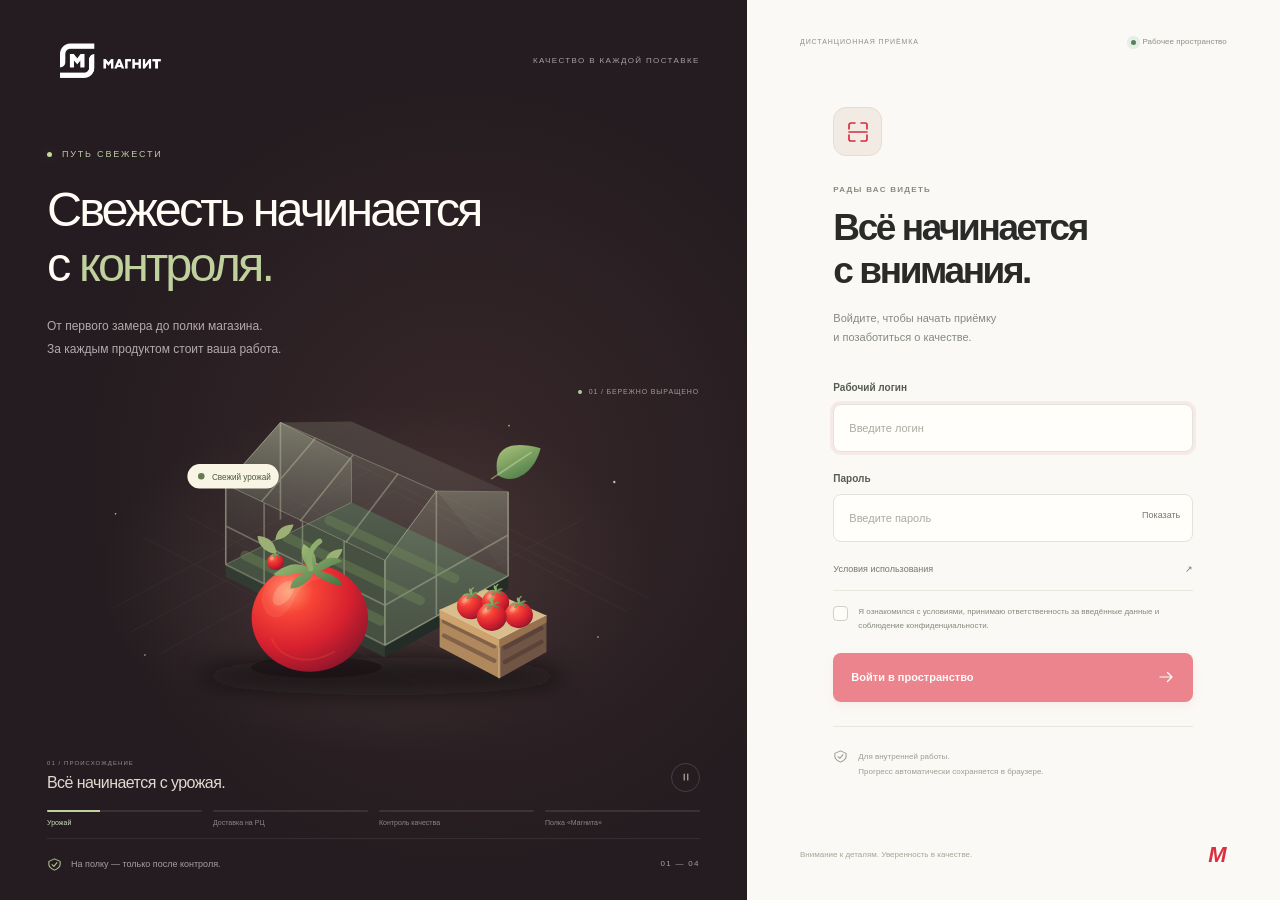
==== commit cbb05abf: "Add files via upload" ====
--- a/index.html
+++ b/index.html
@@ -1,69 +1,32 @@
 <!doctype html>
-<html lang="ru">
-<head>
-  <meta charset="utf-8" />
-  <meta name="viewport" content="width=device-width, initial-scale=1, viewport-fit=cover" />
-  <meta name="theme-color" content="#e20917" />
-  <meta name="color-scheme" content="light dark" />
-  <meta name="mobile-web-app-capable" content="yes" />
-  <meta name="description" content="Дистанционная приёмка: до 5 параллельных чек-листов РЦ, точное время и выгрузка Excel." />
-  <title>Дистанционная Приёмка — Магнит</title>
-  <base href="./" />
-  <link rel="manifest" href="./manifest.webmanifest?v=70" />
-  <link rel="stylesheet" href="./styles.css?v=71" />
-  <link rel="stylesheet" href="./magnit-corporate.css?v=70" />
-  <link rel="stylesheet" href="./contrast-audit.css?v=70" />
-  <link rel="stylesheet" href="./v57-readability.css?v=70" />
-  <link rel="stylesheet" href="./operational.css?v=70" />
+<html lang="ru"><head>
+<meta charset="utf-8"><meta name="viewport" content="width=device-width, initial-scale=1, viewport-fit=cover">
+<meta name="theme-color" content="#e32232"><meta name="color-scheme" content="light dark">
+<meta name="description" content="Дистанционная приёмка Магнит. От поставки до уверенности в качестве.">
+<meta name="mobile-web-app-capable" content="yes"><title>Магнит · Дистанционная приёмка</title>
+<link rel="icon" type="image/png" href="./assets/magnit-mark.png">
+<link rel="manifest" href="./manifest.webmanifest?v=80">
+<link rel="stylesheet" href="./assets/fonts/fonts.css">
+<link rel="stylesheet" href="./design.css?v=80">
 </head>
 <body class="auth-locked">
-  <!-- Visible Magnit logos are embedded as data URIs for reliable GitHub Pages rendering. -->
-
-  <div class="auth-screen" id="loginOverlay">
-    <div class="auth-grid">
-      <section class="auth-hero">
-        <div class="auth-badge"><span></span>Внутренняя система</div>
-        <div class="auth-hero-brand"><div class="auth-hero-mark"><img src="[data-uri]" alt="Магнит" /></div><div><span>ПАО «Магнит»</span><strong>Дистанционная приёмка</strong></div></div>
-        <div class="auth-hero-copy">
-          <h1>Контроль поставок<br>без лишних действий</h1>
-          <p>Удобное рабочее пространство для дистанционной приёмки, фиксации результатов и выгрузки Excel-форм.</p>
-          <ul class="auth-feature-list">
-            <li>Понятный пошаговый процесс</li>
-            <li>Автоматическое локальное сохранение</li>
-            <li>Выгрузка готового Excel по активному РЦ</li>
-          </ul>
-        </div>
-      </section>
-      <section class="auth-card">
-        <div class="auth-card-top">
-          <div class="auth-logo-card"><img src="[data-uri]" alt="Магнит" /></div>
-          <div>
-            <div class="eyebrow">Безопасный доступ</div>
-            <h2>Добро пожаловать</h2>
-            <p>Введите рабочие данные, чтобы открыть систему дистанционной приёмки.</p>
-          </div>
-        </div>
-        <form id="loginForm" class="auth-form" autocomplete="off">
-          <div class="field auth-field">
-            <label for="loginUsername">Логин</label>
-            <input class="input" id="loginUsername" name="username" type="text" autocomplete="username" placeholder="Введите логин" />
-          </div>
-          <div class="field auth-field">
-            <label for="loginPassword">Пароль</label>
-            <div class="auth-password-wrap">
-              <input class="input" id="loginPassword" name="password" type="password" autocomplete="current-password" placeholder="Введите пароль" />
-              <button type="button" class="auth-toggle-pass" id="togglePassword" aria-label="Показать пароль">Показать</button>
-            </div>
-          </div>
-          <section class="auth-consent" id="privacyConsentBlock" aria-labelledby="privacyConsentTitle">
-            <div class="auth-consent-heading">
-              <div>
-                <span class="auth-consent-kicker">Первый вход</span>
-                <strong id="privacyConsentTitle">Политика использования и ответственности</strong>
-              </div>
-              <span class="auth-consent-version">Версия 1.0</span>
-            </div>
-            <div class="auth-consent-copy">
+<a class="skip-link" href="#pageContent">Перейти к рабочей области</a>
+<div class="auth-screen" id="loginOverlay">
+ <section class="auth-hero">
+  <header class="auth-brand-row"><img class="auth-wordmark" src="./assets/magnit-logo-horizontal.png" alt="Магнит"><span>КАЧЕСТВО В КАЖДОЙ ПОСТАВКЕ</span></header>
+  <div class="auth-hero-copy"><div class="film-eyebrow"><i></i> ПУТЬ СВЕЖЕСТИ</div><h1>Свежесть начинается<br>с <em>контроля.</em></h1><p>От первого замера до полки магазина.<br>За каждым продуктом стоит ваша работа.</p></div>
+  <iframe class="hero-film" id="heroFilm" src="./journey.html" title="Анимационный ролик: путь продукта через контроль качества" tabindex="0"></iframe>
+  <footer class="auth-hero-footer"><span><svg class="ui-icon" viewBox="0 0 24 24" fill="none" stroke="currentColor" stroke-width="1.65" stroke-linecap="round" stroke-linejoin="round" aria-hidden="true"><path d="M12 3 3 7v5c0 5 9 9 9 9s9-4 9-9V7l-9-4Z"/><path d="m8 12 3 3 5-6"/></svg> На полку — только после контроля.</span><span>01 — 04</span></footer>
+ </section>
+ <section class="auth-entry">
+  <div class="auth-entry-top"><span>ДИСТАНЦИОННАЯ ПРИЁМКА</span><span class="entry-live"><i></i> Рабочее пространство</span></div>
+  <div class="auth-card">
+   <div class="auth-card-top"><span class="auth-sign"><svg class="ui-icon" viewBox="0 0 24 24" fill="none" stroke="currentColor" stroke-width="1.65" stroke-linecap="round" stroke-linejoin="round" aria-hidden="true"><path d="M9 3H5a2 2 0 0 0-2 2v4m12-6h4a2 2 0 0 1 2 2v4M3 15v4a2 2 0 0 0 2 2h4m12-6v4a2 2 0 0 1-2 2h-4M3 12h18"/></svg></span><div class="eyebrow">РАДЫ ВАС ВИДЕТЬ</div><h2>Всё начинается<br>с внимания.</h2><p>Войдите, чтобы начать приёмку<br>и позаботиться о качестве.</p></div>
+   <form id="loginForm" class="auth-form">
+    <div class="field auth-field"><label for="loginUsername">Рабочий логин</label><input class="input" id="loginUsername" name="username" type="text" autocomplete="username" placeholder="Введите логин" required></div>
+    <div class="field auth-field"><label for="loginPassword">Пароль</label><div class="auth-password-wrap"><input class="input" id="loginPassword" name="password" type="password" autocomplete="current-password" placeholder="Введите пароль" required><button type="button" class="auth-toggle-pass" id="togglePassword" aria-label="Показать пароль">Показать</button></div></div>
+    <section class="auth-consent" id="privacyConsentBlock" aria-labelledby="privacyConsentTitle">
+     <details class="policy-details"><summary id="privacyConsentTitle">Условия использования <span>↗</span></summary><div class="auth-consent-copy">
               <p>Система предназначена только для внутренней работы с дистанционной приёмкой.</p>
               <ul>
                 <li><strong>Локальное хранение.</strong> Основное рабочее состояние сохраняется в браузере на используемом устройстве и не отправляется автоматически. При запуске серверной выгрузки данные могут передаваться внутреннему обработчику текущего сайта исключительно для формирования Excel; в локальном режиме файл создаётся непосредственно в браузере.</li>
@@ -71,98 +34,57 @@
                 <li><strong>Конфиденциальность.</strong> Нельзя передавать логин, пароль, резервные копии, выгрузки и рабочие данные третьим лицам без разрешения. Пользователь обязан ограничить доступ к устройству и браузеру.</li>
                 <li><strong>Риски локального устройства.</strong> Локальное хранение не исключает риски доступа через общий компьютер, профиль браузера, расширения, вредоносное ПО или ручную передачу файлов.</li>
               </ul>
-            </div>
-            <label class="auth-consent-check" for="privacyConsent">
-              <input id="privacyConsent" type="checkbox" />
-              <span>Я ознакомился с условиями, принимаю ответственность за введённые данные и подтверждаю соблюдение требований конфиденциальности.</span>
-            </label>
-          </section>
-          <div class="auth-error" id="loginError" role="alert" aria-live="polite"></div>
-          <button class="button button-primary full auth-submit" id="loginSubmit" type="submit" disabled>Войти в систему</button>
-        </form>
-        <div class="auth-footnote"><span></span>Сессия авторизации действует до закрытия браузера. Принятие политики сохраняется локально для этой версии условий.</div>
-      </section>
-    </div>
+            </div></details>
+     <label class="auth-consent-check" for="privacyConsent"><input id="privacyConsent" type="checkbox"><span>Я ознакомился с условиями, принимаю ответственность за введённые данные и соблюдение конфиденциальности.</span></label>
+    </section>
+    <div class="auth-error" id="loginError" role="alert" aria-live="polite"></div>
+    <button class="button button-primary full auth-submit" id="loginSubmit" type="submit" disabled>Войти в пространство <svg class="ui-icon" viewBox="0 0 24 24" fill="none" stroke="currentColor" stroke-width="1.65" stroke-linecap="round" stroke-linejoin="round" aria-hidden="true"><path d="M4 12h16m-6-6 6 6-6 6"/></svg></button>
+   </form>
+   <div class="auth-footnote"><svg class="ui-icon" viewBox="0 0 24 24" fill="none" stroke="currentColor" stroke-width="1.65" stroke-linecap="round" stroke-linejoin="round" aria-hidden="true"><path d="M12 3 3 7v5c0 5 9 9 9 9s9-4 9-9V7l-9-4Z"/><path d="m8 12 3 3 5-6"/></svg><span>Для внутренней работы.<br>Прогресс автоматически сохраняется в браузере.</span></div>
   </div>
-
-  <div class="brand-ambient" id="brandAmbient" aria-hidden="true">
-    <div class="brand-ambient-item" data-brand-ambient-item>
-      <svg class="brand-ambient-symbol" viewBox="0 0 220 220" preserveAspectRatio="xMidYMid meet" role="presentation">
-        <path class="ambient-sweep" pathLength="1" d="M16 164C46 82 88 184 123 105C150 45 178 121 204 58" />
-        <g class="ambient-logo">
-          <path pathLength="1" d="M28 166V65C28 39 44 24 70 24H192" />
-          <path pathLength="1" d="M192 24V125C192 151 176 166 150 166H28" />
-          <path pathLength="1" d="M70 156V75H96L110 91L124 75H150V156M96 156V112L110 128L124 112V156" />
-        </g>
-        <path class="ambient-heart" pathLength="1" d="M110 178C95 161 46 131 46 91C46 62 66 47 88 47C99 47 106 52 110 59C114 52 121 47 132 47C154 47 174 62 174 91C174 131 125 161 110 178Z" />
-      </svg>
-      <div class="brand-ambient-messages">
-        <span class="ambient-message ambient-message-star">*</span>
-        <span class="ambient-message ambient-message-soul">с душой</span>
-        <span class="ambient-message ambient-message-mind">с умом</span>
-        <span class="ambient-message ambient-message-full">с полной отдачей</span>
-      </div>
-    </div>
-  </div>
-
-  <div class="app-shell" hidden>
-    <main class="main-area">
-      <header class="topbar">
-        <div class="topbar-left">
-          <div class="topbar-brand" aria-label="Дистанционная приёмка Магнит">
-            <span class="topbar-brand-mark"><img src="./assets/magnit-mark.png?v=70" alt="Магнит" /></span>
-            <div class="topbar-title"><span class="eyebrow" id="pageEyebrow">Этап 1 из 5</span><h1 id="pageTitle">Приёмка</h1></div>
-          </div>
-        </div>
-        <div class="topbar-actions">
-          <button class="rc-launcher" id="workspaceToggle" type="button" data-action="toggle-workspace" aria-expanded="false" aria-controls="workspaceBar">
-            <span class="rc-launcher-dot" aria-hidden="true"></span>
-            <span><small>Активный РЦ</small><strong id="topbarRcName">РЦ 1</strong></span>
-            <i aria-hidden="true">⌄</i>
-          </button>
-          <div class="topbar-progress" id="topbarProgress" aria-label="Общая готовность активного РЦ">
-            <span><small>Готовность</small><strong id="topbarRcProgress">0%</strong></span>
-            <i><b id="topbarProgressFill"></b></i>
-          </div>
-          <button class="interface-mode-toggle" id="interfaceModeToggle" type="button" data-action="toggle-interface-mode" aria-pressed="false" title="Переключить рабочий интерфейс"><span class="interface-mode-icon">⚡</span><span class="interface-mode-copy"><small>Интерфейс</small><strong id="interfaceModeLabel">Стандартный</strong></span></button>
-          <button class="icon-button theme-trigger" id="themeToggle" title="Темы" aria-label="Открыть темы">◈</button>
-          <div class="save-state" id="saveState" aria-live="polite"><span></span><b>Сохранено</b><small>локально</small></div>
-          <details class="topbar-more">
-            <summary class="icon-button" aria-label="Дополнительные действия" title="Дополнительные действия">•••</summary>
-            <div class="topbar-more-menu">
-              <button class="topbar-menu-item" id="openNotesTop" type="button"><span>Заметки</span><small>Рабочие наблюдения</small></button>
-              <button class="topbar-menu-item is-primary" id="exportOldTop" type="button"><span>Выгрузить Excel</span><small>Текущий активный РЦ</small></button>
-              <button class="topbar-menu-item" id="logoutButton" type="button"><span>Выйти из системы</span><small>Завершить текущую сессию</small></button>
-            </div>
-          </details>
-        </div>
-      </header>
-
-      <section class="workspace-switcher" id="workspaceBar" aria-label="Переключение между РЦ"></section>
-
-      <section class="page-content" id="pageContent" aria-live="polite"></section>
-      <footer class="legal-footer">Внутренняя разработка подразделения дистанционной приёмки. Использование, копирование и передача решения третьим лицам допускаются только по предварительному двустороннему согласованию. <button class="legal-link" id="openUsagePolicy" type="button">Политика использования</button></footer>
-    </main>
-  </div>
-
-  <nav class="mobile-nav workflow-dock" aria-label="Навигация по этапам" hidden>
-    <button class="mobile-nav-item active" data-page="shipment">
+  <footer class="auth-entry-footer"><span>Внимание к деталям. Уверенность в качестве.</span><b>М</b></footer>
+ </section>
+</div>
+<nav class="mobile-nav workflow-dock" aria-label="Навигация по этапам" hidden>
+<div class="sidebar-brand"><img src="./assets/magnit-logo-horizontal.png" alt="Магнит"><span>ДИСТАНЦИОННАЯ ПРИЁМКА</span></div>
+    <div class="sidebar-caption">РАБОЧИЙ ПРОЦЕСС</div>
+    <div class="sidebar-steps"><button class="mobile-nav-item active" data-page="shipment"><svg class="ui-icon" viewBox="0 0 24 24" fill="none" stroke="currentColor" stroke-width="1.65" stroke-linecap="round" stroke-linejoin="round" aria-hidden="true"><path d="m12 3 9 5v8l-9 5-9-5V8l9-5Z"/><path d="m3 8 9 5 9-5M12 13v8M7.5 5.5l9 5"/></svg>
       <span class="mobile-nav-index">01</span><span class="mobile-nav-copy"><strong>Приёмка</strong><small id="navMetricShipment">0/9</small></span><span class="mobile-nav-state" id="navCheckShipment">0%</span><i class="mobile-nav-progress"><b id="navProgressShipment"></b></i>
     </button>
-    <button class="mobile-nav-item" data-page="products">
+    <button class="mobile-nav-item" data-page="products"><svg class="ui-icon" viewBox="0 0 24 24" fill="none" stroke="currentColor" stroke-width="1.65" stroke-linecap="round" stroke-linejoin="round" aria-hidden="true"><rect x="3" y="3" width="7" height="7" rx="2"/><rect x="14" y="3" width="7" height="7" rx="2"/><rect x="3" y="14" width="7" height="7" rx="2"/><rect x="14" y="14" width="7" height="7" rx="2"/></svg>
       <span class="mobile-nav-index">02</span><span class="mobile-nav-copy"><strong>Товары</strong><small id="navMetricProducts">0/2</small></span><span class="mobile-nav-state" id="navCheckProducts">0%</span><i class="mobile-nav-progress"><b id="navProgressProducts"></b></i>
     </button>
-    <button class="mobile-nav-item" data-page="checklist">
+    <button class="mobile-nav-item" data-page="checklist"><svg class="ui-icon" viewBox="0 0 24 24" fill="none" stroke="currentColor" stroke-width="1.65" stroke-linecap="round" stroke-linejoin="round" aria-hidden="true"><rect x="5" y="4" width="14" height="17" rx="3"/><path d="M9 4V2h6v2M8 13l3 3 5-6"/></svg>
       <span class="mobile-nav-index">03</span><span class="mobile-nav-copy"><strong>Чек-лист</strong><small id="navMetricChecklist">0/0</small></span><span class="mobile-nav-state" id="navCheckChecklist">0%</span><i class="mobile-nav-progress"><b id="navProgressChecklist"></b></i>
     </button>
-    <button class="mobile-nav-item" data-page="defects">
+    <button class="mobile-nav-item" data-page="defects"><svg class="ui-icon" viewBox="0 0 24 24" fill="none" stroke="currentColor" stroke-width="1.65" stroke-linecap="round" stroke-linejoin="round" aria-hidden="true"><path d="M9 3H5a2 2 0 0 0-2 2v4m12-6h4a2 2 0 0 1 2 2v4M3 15v4a2 2 0 0 0 2 2h4m12-6v4a2 2 0 0 1-2 2h-4M3 12h18"/></svg>
       <span class="mobile-nav-index">04</span><span class="mobile-nav-copy"><strong>Дефекты</strong><small id="navMetricDefects">0/1</small></span><span class="mobile-nav-state" id="navCheckDefects">0%</span><i class="mobile-nav-progress"><b id="navProgressDefects"></b></i>
     </button>
-    <button class="mobile-nav-item" data-page="summary">
+    <button class="mobile-nav-item" data-page="summary"><svg class="ui-icon" viewBox="0 0 24 24" fill="none" stroke="currentColor" stroke-width="1.65" stroke-linecap="round" stroke-linejoin="round" aria-hidden="true"><path d="M13 2H6a2 2 0 0 0-2 2v16a2 2 0 0 0 2 2h12a2 2 0 0 0 2-2V9l-7-7Z"/><path d="M13 2v7h7M8 13h8M8 17h5"/></svg>
       <span class="mobile-nav-index">05</span><span class="mobile-nav-copy"><strong>Итоги</strong><small id="navMetricSummary">0/3</small></span><span class="mobile-nav-state" id="navCheckSummary">0%</span><i class="mobile-nav-progress"><b id="navProgressSummary"></b></i>
     </button>
-  </nav>
-
+  </div>
+    <div class="sidebar-bottom">
+      <div class="topbar-progress" id="topbarProgress"><span><small>Готовность приёмки</small><strong id="topbarRcProgress">0%</strong></span><i><b id="topbarProgressFill"></b></i><p>Каждый шаг — вклад в качество.</p></div>
+      <button class="sidebar-film" type="button" data-open-film><svg class="ui-icon" viewBox="0 0 24 24" fill="none" stroke="currentColor" stroke-width="1.65" stroke-linecap="round" stroke-linejoin="round" aria-hidden="true"><path d="M20 3c-9-1-17 3-17 10a7 7 0 0 0 7 7c7 0 11-8 10-17Z"/><path d="M3 21 15 9"/></svg><strong>За свежестью —<br>наша работа.</strong><span>Смотреть историю <svg class="ui-icon" viewBox="0 0 24 24" fill="none" stroke="currentColor" stroke-width="1.65" stroke-linecap="round" stroke-linejoin="round" aria-hidden="true"><path d="m9 5 11 7-11 7V5Z"/></svg></span></button>
+      <button class="interface-mode-toggle" id="interfaceModeToggle" type="button" data-action="toggle-interface-mode" aria-pressed="false"><svg class="ui-icon" viewBox="0 0 24 24" fill="none" stroke="currentColor" stroke-width="1.65" stroke-linecap="round" stroke-linejoin="round" aria-hidden="true"><path d="m13 2-9 12h7l-1 8 10-12h-7l1-8Z"/></svg><span class="interface-mode-copy"><small>Режим работы</small><strong id="interfaceModeLabel">Стандартный</strong></span><span class="interface-mode-state"></span></button>
+      <div class="sidebar-signature"><span>МАГНИТ · КАЧЕСТВО</span><span>2026</span></div>
+    </div></nav>
+<div class="app-shell" hidden><main class="main-area">
+ <header class="topbar">
+  <div class="topbar-left"><div class="topbar-title"><span class="eyebrow" id="pageEyebrow">Этап 1 из 5</span><h1 id="pageTitle">Приёмка</h1></div></div>
+  <div class="topbar-actions">
+   <button class="rc-launcher" id="workspaceToggle" type="button" data-action="toggle-workspace" aria-expanded="false" aria-controls="workspaceBar"><span class="rc-launcher-dot"></span><span><small>Активный РЦ</small><strong id="topbarRcName">РЦ 1</strong></span><i>⌄</i></button>
+   <div class="topbar-separator"></div><div class="save-state" id="saveState" aria-live="polite"><span></span><b>Сохранено</b><small>локально</small></div>
+   <button class="icon-button" id="openNotesTop" type="button" title="Рабочие заметки" aria-label="Рабочие заметки"><svg class="ui-icon" viewBox="0 0 24 24" fill="none" stroke="currentColor" stroke-width="1.65" stroke-linecap="round" stroke-linejoin="round" aria-hidden="true"><path d="M12 3H5a2 2 0 0 0-2 2v14a2 2 0 0 0 2 2h14a2 2 0 0 0 2-2v-7M16 3l5 5M10 14l3-1L22 4l-3-3-9 9-1 4Z"/></svg></button>
+   <button class="icon-button theme-trigger" id="themeToggle" type="button" title="Темы оформления" aria-label="Темы оформления"><svg class="ui-icon" viewBox="0 0 24 24" fill="none" stroke="currentColor" stroke-width="1.65" stroke-linecap="round" stroke-linejoin="round" aria-hidden="true"><circle cx="12" cy="12" r="9"/><path d="M12 3a9 9 0 0 1 0 18Z"/></svg></button>
+   <details class="topbar-more"><summary class="icon-button" aria-label="Дополнительные действия">•••</summary><div class="topbar-more-menu"><button class="topbar-menu-item" data-open-film type="button"><span>Путь свежести</span><small>Посмотреть вступительный ролик</small></button><button class="topbar-menu-item" data-action="toggle-interface-mode" type="button"><span>Переключить режим</span><small>Стандартный / операционный</small></button><button class="topbar-menu-item is-primary" id="exportOldTop" type="button"><span>Excel · прежняя форма</span><small>Выгрузить текущий РЦ</small></button><button class="topbar-menu-item" id="logoutButton" type="button"><span>Выйти из системы</span><small>Завершить рабочую сессию</small></button></div></details>
+  </div>
+ </header>
+ <section class="workspace-switcher" id="workspaceBar" aria-label="Переключение между РЦ"></section>
+ <section class="page-content" id="pageContent" tabindex="-1" aria-live="polite"></section>
+ <footer class="legal-footer"><span>Магнит · Дистанционная приёмка</span><div>Внутренняя разработка. Передача третьим лицам — по согласованию. <button class="legal-link" id="openUsagePolicy" type="button">Условия использования</button></div></footer>
+</main></div>
   <aside class="notes-panel" id="notesPanel" role="dialog" aria-modal="false" aria-label="Заметки">
     <div class="notes-header" id="notesDragHandle">
       <div><strong>Заметки</strong><span id="notesPinStatus">Закреплены</span></div>
@@ -211,21 +133,11 @@
     </section>
   </div>
 
-  <div class="loading-overlay" id="loadingOverlay" hidden>
-    <div class="loading-card">
-      <div class="spinner"></div>
-      <strong id="loadingTitle">Формируем Excel</strong>
-      <span id="loadingStatus">Подготавливаем шаблон…</span>
-      <div class="loading-progress"><div id="loadingProgressBar"></div></div>
-      <button class="button button-ghost" id="loadingCancel">Отменить</button>
-    </div>
-  </div>
 
-  <script src="./vendor/jszip.min.js?v=70"></script>
-  <script src="./vendor/exceljs.min.js?v=70"></script>
-  <script src="./template-data.js?v=70"></script>
-  <script src="./old-template-data.js?v=70"></script>
-  <script src="./theme-studio.js?v=70"></script>
-  <script src="./app.js?v=71"></script>
-</body>
-</html>
+<div class="loading-overlay" id="loadingOverlay" role="dialog" aria-modal="true" aria-labelledby="loadingTitle" hidden>
+ <div class="loading-card"><span class="eyebrow">ПОСЛЕДНИЙ ШТРИХ</span><div class="export-animation" aria-hidden="true"><span class="export-orbit orbit-one"></span><span class="export-orbit orbit-two"></span><i class="export-particle p-one"></i><i class="export-particle p-two"></i><i class="export-particle p-three"></i><div class="excel-document"><div class="excel-document-top"><span>X</span><i></i></div><div class="excel-cells"><i></i><i></i><i></i><i></i><i></i><i></i><i></i><i></i><i></i><i></i><i></i><i></i></div><div class="excel-seal">✓</div></div><div class="export-download-icon"><svg class="ui-icon" viewBox="0 0 24 24" fill="none" stroke="currentColor" stroke-width="1.65" stroke-linecap="round" stroke-linejoin="round" aria-hidden="true"><path d="M12 3v12m-5-5 5 5 5-5M4 15v5a1 1 0 0 0 1 1h14a1 1 0 0 0 1-1v-5"/></svg></div></div><strong id="loadingTitle">Собираем ваш отчёт</strong><span id="loadingStatus" role="status">Подготавливаем шаблон…</span><div class="export-progress-caption"><span id="loadingStep">Формирование отчёта</span><b id="loadingPercent">0%</b></div><div class="loading-progress" role="progressbar" aria-label="Формирование файла" aria-valuemin="0" aria-valuemax="100" aria-valuenow="0"><div id="loadingProgressBar"></div></div><div class="export-stages"><span>Данные</span><span>Таблица</span><span>Готово</span></div><button class="button button-ghost" id="loadingCancel" type="button">Отменить</button></div>
+</div>
+<dialog class="film-dialog" id="filmDialog" aria-labelledby="filmDialogTitle"><header><div><span class="eyebrow">МАГНИТ · КАЧЕСТВО</span><h2 id="filmDialogTitle">Путь свежести</h2></div><button type="button" class="icon-button" id="filmClose" aria-label="Закрыть ролик"><svg class="ui-icon" viewBox="0 0 24 24" fill="none" stroke="currentColor" stroke-width="1.65" stroke-linecap="round" stroke-linejoin="round" aria-hidden="true"><path d="m6 6 12 12M6 18 18 6"/></svg></button></header><div id="filmDialogPlayer"></div><p>На полку магазина попадает только продукция, успешно прошедшая контроль качества.</p></dialog>
+<script src="./vendor/jszip.min.js?v=80"></script><script src="./vendor/exceljs.min.js?v=80"></script>
+<script src="./template-data.js?v=80"></script><script src="./old-template-data.js?v=80"></script><script src="./theme-studio.js?v=80"></script><script src="./experience.js?v=80"></script><script src="./app.js?v=80"></script>
+</body></html>
--- a/design.css
+++ b/design.css
@@ -0,0 +1,48 @@
+/* FRESHNESS / Magnit · a complete visual system, v80 */
+.arm-operational-import{display:flex;align-items:center;justify-content:space-between;gap:20px;padding:18px 20px;margin-top:20px;background:var(--surface-2);border:1px solid var(--line);border-radius:10px}.arm-operational-import>div{display:grid;gap:7px;min-width:0}.arm-operational-import strong{font-size:calc(12px * var(--font-scale,1))}.arm-operational-import small{font-size:calc(10px * var(--font-scale,1));line-height:1.7;color:var(--muted)}.arm-operational-import>.button{flex-shrink:0}@media(max-width:700px){.arm-operational-import{align-items:stretch;flex-direction:column;gap:14px;padding:16px}.arm-operational-import>.button{align-self:flex-start}}
+:root{--red:#df2638;--red-hover:#c61b2d;--red-active:#b31324;--red-soft:#fff0f1;--red-faint:#fff8f8;--on-brand:#fff;--ink:#252626;--ink-2:#424840;--muted:#737770;--faint:#8e918a;--line:#e5e7e1;--line-strong:#d5d8cf;--page:#f6f5f2;--surface:#fff;--surface-2:#f7f7f4;--surface-3:#eeeFE9;--surface-4:#e6e8e1;--sidebar-bg:#271c20;--sidebar-panel:#35282d;--sidebar-text:#fffaf7;--sidebar-muted:#b6aeb1;--sidebar-border:#49383f;--topbar-bg:#fff;--success:#267154;--success-soft:#edf6f0;--warning:#94651b;--warning-soft:#fcf3e5;--danger:#bd3544;--danger-soft:#fff0f0;--input-bg:#fff;--input-text:var(--ink);--input-placeholder:#9b9d97;--radius:16px;--radius-xl:21px;--radius-sm:10px;--shadow-sm:0 8px 30px #25262607;--shadow-md:0 30px 90px #15171820;--font-ui:Manrope,"Segoe UI",Arial,sans-serif;--font-scale:1;--rail:236px;--ease:cubic-bezier(.22,1,.36,1)}
+*{box-sizing:border-box}html{min-width:320px;scroll-behavior:smooth;scroll-padding-top:108px}body{margin:0;min-height:100vh;background:var(--page);color:var(--ink);font-family:var(--font-ui);font-size:calc(13px * var(--font-scale));line-height:1.55;-webkit-font-smoothing:antialiased;text-rendering:optimizeLegibility}button,input,select,textarea{font:inherit}button{cursor:pointer;color:inherit}button:disabled{cursor:not-allowed;opacity:.44}button,input,textarea,select,a{-webkit-tap-highlight-color:transparent}button:focus-visible,summary:focus-visible,a:focus-visible{outline:3px solid color-mix(in srgb,var(--red) 55%,transparent);outline-offset:4px}h1,h2,h3,h4,p{margin:0}h1,h2,h3,h4{line-height:1.2}h1,h2{letter-spacing:-.05em}h3{letter-spacing:-.025em}img{max-width:100%;display:block}svg{flex-shrink:0}a{color:inherit}b,strong{font-weight:var(--font-weight-base,700)}small{font-size:calc(11px * var(--font-scale,1))}i{font-style:normal}[hidden]{display:none!important}::selection{background:var(--red-soft);color:var(--red)}.ui-icon{width:21px;height:21px}.eyebrow{font-size:calc(10px * var(--font-scale,1));letter-spacing:.13em;text-transform:uppercase;font-weight:700;color:var(--muted)}.skip-link{position:fixed;top:-90px;left:30px;background:var(--surface);padding:15px;z-index:1000}.skip-link:focus{top:12px}
+/* Navigation / quiet chrome */
+.workflow-dock{width:var(--rail);position:fixed;inset:0 auto 0 0;z-index:60;background:var(--sidebar-bg);color:var(--sidebar-text);display:flex;flex-direction:column;padding:36px 18px 20px;overflow-y:auto}.sidebar-brand{padding:0 17px 39px}.sidebar-brand img{width:150px;height:38px;object-fit:contain;object-position:left center;filter:brightness(0) invert(1)}.sidebar-brand>span{display:block;font-size:calc(8px * var(--font-scale,1));font-weight:600;letter-spacing:.15em;margin-top:11px;opacity:.55}.sidebar-caption{font-size:calc(9px * var(--font-scale,1));font-weight:700;letter-spacing:.16em;color:var(--sidebar-muted);padding:0 17px 14px}.sidebar-steps{display:grid;gap:6px}.mobile-nav-item{position:relative;display:flex;align-items:center;gap:13px;width:100%;padding:17px 14px;background:transparent;border:1px solid transparent;border-radius:12px;text-align:left;min-height:66px;color:var(--sidebar-muted);transition:background .25s,color .25s,transform .25s}.mobile-nav-item:hover{background:var(--sidebar-panel);color:var(--sidebar-text);transform:translateX(3px)}.mobile-nav-item.active{background:var(--red);color:var(--on-brand);box-shadow:0 7px 22px #12060b1a}.mobile-nav-copy{display:flex;flex:1;flex-direction:column;gap:3px}.mobile-nav-copy strong{font-size:calc(13px * var(--font-scale,1));font-weight:650}.mobile-nav-copy small{font-size:calc(9px * var(--font-scale,1));opacity:.65}.mobile-nav-index{position:absolute;right:12px;top:11px;opacity:.44;font-size:calc(9px * var(--font-scale,1));letter-spacing:.03em}.mobile-nav-state{font-size:calc(9px * var(--font-scale,1));align-self:flex-end;opacity:.75;padding-bottom:2px}.mobile-nav-progress{position:absolute;left:49px;right:16px;bottom:9px;height:2px;border-radius:3px;overflow:hidden}.mobile-nav-progress b{display:block;height:100%;background:currentColor;opacity:.5;transition:width .5s}.sidebar-bottom{margin-top:auto;padding-top:30px}.topbar-progress{padding:0 15px 23px}.topbar-progress>span{display:flex;justify-content:space-between;align-items:center;gap:8px}.topbar-progress small{font-size:calc(10px * var(--font-scale,1));color:var(--sidebar-muted)}.topbar-progress strong{font-size:calc(14px * var(--font-scale,1))}.topbar-progress>i{height:3px;background:var(--sidebar-border);display:block;border-radius:10px;margin-top:12px;overflow:hidden}.topbar-progress b{display:block;height:100%;background:#bdcd97;transition:width .65s var(--ease)}.topbar-progress p{font-size:calc(9px * var(--font-scale,1));color:var(--sidebar-muted);margin-top:9px}.sidebar-film{display:block;position:relative;width:100%;text-align:left;color:var(--sidebar-text);background:linear-gradient(135deg,var(--sidebar-panel),var(--sidebar-bg));border:1px solid var(--sidebar-border);border-radius:15px;padding:18px;overflow:hidden}.sidebar-film>.ui-icon{width:27px;height:27px;color:#c5d5a3;margin-bottom:12px}.sidebar-film strong{font-size:calc(17px * var(--font-scale,1));line-height:1.35;font-weight:500;display:block;letter-spacing:-.04em}.sidebar-film span{display:flex;align-items:center;justify-content:space-between;font-size:calc(9px * var(--font-scale,1));color:var(--sidebar-muted);margin-top:17px}.sidebar-film span svg{width:15px;height:15px}.sidebar-film:hover{border-color:#acb295}.interface-mode-toggle{display:flex;align-items:center;gap:12px;background:none;border:0;padding:19px 13px;color:var(--sidebar-muted);width:100%;text-align:left}.interface-mode-copy{display:grid;gap:2px;flex:1}.interface-mode-copy small{font-size:calc(9px * var(--font-scale,1));opacity:.7}.interface-mode-copy strong{font-size:calc(10px * var(--font-scale,1));color:var(--sidebar-text)}.interface-mode-state{width:22px;height:12px;border-radius:20px;background:var(--sidebar-border);position:relative}.interface-mode-state:before{content:"";position:absolute;width:8px;height:8px;border-radius:50%;background:#c6bdc1;left:2px;top:2px;transition:transform .2s}.interface-mode-toggle.active .interface-mode-state{background:var(--success)}.interface-mode-toggle.active .interface-mode-state:before{transform:translateX(10px);background:#fff}.sidebar-signature{display:flex;justify-content:space-between;border-top:1px solid var(--sidebar-border);padding:17px 13px 0;color:var(--sidebar-muted);font-size:calc(8px * var(--font-scale,1));letter-spacing:.1em;opacity:.7}
+.app-shell{margin-left:var(--rail);min-height:100vh}.main-area{min-width:0}.topbar{height:86px;padding:0 36px;display:flex;align-items:center;justify-content:space-between;gap:20px;border-bottom:1px solid var(--line);background:color-mix(in srgb,var(--topbar-bg) 94%,transparent);backdrop-filter:blur(18px);position:sticky;top:0;z-index:40;view-transition-name:topbar}.topbar-title{min-width:100px}.topbar-title h1{font-size:calc(14px * var(--font-scale,1));letter-spacing:-.025em;margin-top:5px}.topbar-title .eyebrow{font-size:calc(9px * var(--font-scale,1));letter-spacing:.055em;font-weight:500}.topbar-actions{display:flex;align-items:center;gap:12px}.topbar-separator{height:24px;width:1px;background:var(--line);margin:0 6px}.rc-launcher{display:flex;align-items:center;gap:10px;text-align:left;border:0;background:none;border-radius:10px;padding:7px 11px}.rc-launcher:hover{background:var(--surface-2)}.rc-launcher>span:nth-child(2){display:grid;gap:2px;max-width:180px}.rc-launcher small{font-size:calc(9px * var(--font-scale,1));color:var(--muted)}.rc-launcher strong{font-size:calc(11px * var(--font-scale,1));overflow:hidden;text-overflow:ellipsis;white-space:nowrap}.rc-launcher i{font-size:calc(18px * var(--font-scale,1));margin-left:8px;color:var(--muted)}.rc-launcher-dot,.save-state>span,.entry-live i{width:6px;height:6px;flex-shrink:0;display:inline-block;border-radius:100%;background:var(--success);box-shadow:0 0 0 4px color-mix(in srgb,var(--success) 9%,transparent)}.save-state{display:grid;grid-template-columns:8px auto;align-items:center;column-gap:8px;font-size:calc(10px * var(--font-scale,1))}.save-state b{font-weight:500}.save-state small{grid-column:2;font-size:calc(9px * var(--font-scale,1));color:var(--muted)}.save-state.saving>span{background:var(--warning);animation:soft-pulse 1s infinite}.icon-button{display:inline-flex;align-items:center;justify-content:center;width:38px;height:38px;border:1px solid var(--line);border-radius:10px;background:var(--surface);flex-shrink:0;text-decoration:none;font-size:calc(18px * var(--font-scale,1));transition:background .2s,border-color .2s,transform .2s}.icon-button:hover{background:var(--surface-2);border-color:var(--line-strong);transform:translateY(-1px)}.topbar-more{position:relative}.topbar-more summary{list-style:none;font-size:calc(15px * var(--font-scale,1));letter-spacing:1px}.topbar-more summary::-webkit-details-marker{display:none}.topbar-more-menu{position:absolute;right:0;top:48px;width:254px;background:var(--surface);padding:7px;border:1px solid var(--line);border-radius:15px;box-shadow:var(--shadow-md);z-index:80;animation:panel-in .2s var(--ease)}.topbar-menu-item{border:0;text-align:left;background:none;display:grid;width:100%;padding:12px;border-radius:9px;gap:2px}.topbar-menu-item:hover{background:var(--surface-2)}.topbar-menu-item span{font-size:calc(12px * var(--font-scale,1));font-weight:650}.topbar-menu-item small{font-size:calc(10px * var(--font-scale,1));color:var(--muted)}.topbar-menu-item.is-primary{color:var(--red)}
+.page-content{padding:34px 36px 48px;max-width:1500px;margin:auto;min-height:calc(100vh - 158px);view-transition-name:workspace}.page-heading{display:flex;align-items:center;justify-content:space-between;gap:30px;margin-bottom:28px;position:relative;min-height:105px}.page-heading-kicker{display:flex;align-items:center;gap:9px;font-size:calc(9px * var(--font-scale,1));letter-spacing:.16em;text-transform:uppercase;font-weight:700;color:var(--muted);margin-bottom:12px}.page-heading-kicker>i{height:1px;width:25px;background:var(--red)}.page-heading h2{font-size:clamp(28px,2.65vw,40px);font-weight:650;letter-spacing:-.055em}.page-heading p{color:var(--muted);font-size:calc(11px * var(--font-scale,1));line-height:1.75;max-width:580px;margin-top:10px}.page-heading-actions{display:flex;align-items:center;gap:10px;flex-shrink:0}.page-heading-actions:empty{display:none}.content-stack{display:grid;gap:20px}.legal-footer{border-top:1px solid var(--line);display:flex;justify-content:space-between;align-items:center;gap:30px;font-size:calc(9px * var(--font-scale,1));color:var(--faint);padding:20px 36px 25px}.legal-footer>span{color:var(--muted);white-space:nowrap}.legal-footer>div{max-width:570px;text-align:right;line-height:1.8}.legal-link{border:0;background:none;color:var(--muted);padding:0 0 0 7px;text-decoration:underline;text-underline-offset:3px}
+/* Base controls */
+.button{display:inline-flex;align-items:center;justify-content:center;gap:9px;min-height:calc(43px * var(--density-scale,1));padding:11px 19px;border:1px solid transparent;border-radius:9px;text-decoration:none;font-weight:650;font-size:calc(11px * var(--font-scale,1));line-height:1.5;transition:transform .22s var(--ease),background .22s,border-color .22s,box-shadow .22s;white-space:normal}.button:not(:disabled):hover{transform:translateY(-2px)}.button:not(:disabled):active{transform:translateY(0) scale(.985)}.button-primary{background:var(--red);color:var(--on-brand);box-shadow:0 4px 12px color-mix(in srgb,var(--red) 12%,transparent)}.button-primary:not(:disabled):hover{background:var(--red-hover);box-shadow:0 7px 17px color-mix(in srgb,var(--red) 22%,transparent)}.button-secondary{background:var(--ink);color:var(--surface)}.button-ghost{background:var(--surface);border-color:var(--line);color:var(--ink-2)}.button-ghost:not(:disabled):hover{background:var(--surface-2);border-color:var(--line-strong)}.button-danger{color:var(--danger);background:var(--danger-soft)}.button-small{font-size:calc(10px * var(--font-scale,1));min-height:34px;padding:8px 12px}.button-row{display:flex;align-items:center;justify-content:space-between;gap:10px;flex-wrap:wrap}.full{width:100%}.text-button{background:none;border:0;padding:0;color:var(--red);font-size:calc(11px * var(--font-scale,1))}.grid{display:grid;gap:22px 24px}.grid-3{grid-template-columns:repeat(3,minmax(0,1fr))}.field,.measure-card{min-width:0;display:flex;flex-direction:column;gap:8px}.field label,.measure-card label{display:block;font-size:calc(11px * var(--font-scale,1));color:var(--ink-2);font-weight:600}.required{color:var(--red);font-size:calc(12px * var(--font-scale,1));padding-left:3px}.input,.select,.textarea{width:100%;min-width:0;min-height:calc(45px * var(--density-scale,1));border:1px solid var(--line);border-radius:8px;padding:11px 13px;background:var(--input-bg);color:var(--input-text);outline:none;transition:background .2s,border-color .2s,box-shadow .2s;font-size:calc(12px * var(--font-scale,1))}.input::placeholder,.textarea::placeholder{color:var(--input-placeholder);font-weight:400}.input:hover,.select:hover,.textarea:hover{border-color:var(--line-strong)}.input:focus,.select:focus,.textarea:focus,.time-text:focus{border-color:var(--red);box-shadow:0 0 0 3px color-mix(in srgb,var(--red) 7%,transparent);outline:0}.textarea{resize:vertical;min-height:90px;line-height:1.7}.select{cursor:pointer}.field-hint{font-size:calc(9px * var(--font-scale,1));line-height:1.7;color:var(--faint);font-weight:400}.input-group{position:relative;display:flex;align-items:center;min-width:0}.input-group .input{padding-right:46px}.input-suffix{position:absolute;right:13px;color:var(--faint);font-size:calc(11px * var(--font-scale,1));pointer-events:none}.notice{padding:13px 16px;border-radius:9px;background:var(--surface-2);border:1px solid var(--line);color:var(--muted);font-size:calc(10px * var(--font-scale,1));line-height:1.8}.notice-strong{background:var(--success-soft);border:0;color:var(--success);padding:14px 18px}.notice-strong strong{font-weight:650}.notice-strong:before{content:"✓";display:inline-grid;place-items:center;width:19px;height:19px;border:1px solid color-mix(in srgb,var(--success) 23%,transparent);border-radius:50%;margin-right:10px}.card{background:var(--surface);border:1px solid var(--line);border-radius:var(--radius);box-shadow:0 3px 6px #1a1e1202;min-width:0}.card-pad{padding:25px 28px 29px}.card-title{font-size:calc(17px * var(--font-scale,1));font-weight:650}.card-subtitle{color:var(--muted);font-size:calc(10px * var(--font-scale,1));margin-top:7px;line-height:1.75}.section-head,.adaptive-section-head{display:flex;align-items:center;justify-content:space-between;gap:20px;margin-bottom:25px}.adaptive-section-heading{display:flex;align-items:center;gap:13px;min-width:0}.adaptive-section-indicator{width:32px;height:32px;display:grid;place-items:center;flex-shrink:0;color:var(--muted);background:var(--surface-2);border:1px solid var(--line);border-radius:9px;font-size:calc(12px * var(--font-scale,1))}.adaptive-section-indicator:empty:after{content:"";width:7px;height:7px;border:1.5px solid var(--muted);border-radius:50%}.adaptive-section-indicator.is-complete{color:var(--success);background:var(--success-soft);border-color:transparent}.adaptive-section-actions{display:flex;align-items:center;gap:10px}.adaptive-section-progress{padding:5px 10px;border:1px solid var(--line);border-radius:6px;color:var(--faint);font-size:calc(10px * var(--font-scale,1));white-space:nowrap;font-variant-numeric:tabular-nums}.adaptive-section-progress.is-complete{color:var(--success);background:var(--success-soft);border-color:transparent}.adaptive-section.is-collapsed>.adaptive-section-content,.adaptive-section.is-collapsed>.product-card-body{display:none}.adaptive-section.is-collapsed>.adaptive-section-head{margin:0}.adaptive-section-toggle i{font-size:calc(15px * var(--font-scale,1))}.is-expanded .adaptive-section-toggle i{transform:rotate(180deg)}
+.timer-grid{display:grid;grid-template-columns:repeat(3,minmax(0,1fr));gap:18px}.shipment-timer-grid{grid-template-columns:1fr 1fr}.timer-card{background:var(--surface-2);border:1px solid var(--line);border-radius:12px;padding:20px;min-width:0}.timer-card-head{display:flex;align-items:center;justify-content:space-between;gap:10px}.timer-card-head>span,.timer-card>span{font-size:calc(11px * var(--font-scale,1));font-weight:600}.timer-value{font-size:calc(29px * var(--font-scale,1));letter-spacing:-.045em;font-weight:500;font-variant-numeric:tabular-nums;line-height:1}.timer-card>.timer-value{display:block;margin:15px 0}.timer-actions{display:flex;align-items:center;flex-wrap:wrap;gap:10px;margin:18px 0 12px}.time-control{position:relative;display:flex;align-items:center;min-width:0;border:1px solid var(--line);background:var(--surface);border-radius:8px;height:39px;max-width:220px}.time-text{font-variant-numeric:tabular-nums;width:85px;min-width:55px;background:transparent;border:0;border-radius:7px 0 0 7px;color:var(--ink);padding:9px 11px;outline:none;font-size:calc(13px * var(--font-scale,1));letter-spacing:.05em}.time-native{position:absolute;width:1px;height:1px;opacity:0;pointer-events:none;left:0;bottom:0}.time-now-button,.time-picker-button{height:34px;width:32px;border:0;border-left:1px solid var(--line);background:none;color:var(--muted);font-size:calc(19px * var(--font-scale,1))}.time-picker-button{font-size:calc(15px * var(--font-scale,1))}.time-now-button:hover,.time-picker-button:hover{background:var(--surface-2);color:var(--red)}.time-control.is-disabled{opacity:.4}.timer-card>.field-hint{display:block;max-width:450px;font-size:calc(9px * var(--font-scale,1))}.timer-actions>.button{min-height:39px}
+/* Workspace switcher */
+.workspace-switcher{display:none;position:fixed;top:77px;right:30px;width:430px;max-width:calc(100vw - 32px);z-index:70}.workspace-switcher.open{display:block;animation:panel-in .25s var(--ease)}.workspace-panel{padding:22px;background:var(--surface);border:1px solid var(--line);border-radius:16px;box-shadow:var(--shadow-md)}.workspace-panel-head{display:flex;align-items:center;justify-content:space-between;gap:15px;margin-bottom:18px}.workspace-panel-head>div{display:grid;gap:5px}.workspace-kicker{color:var(--muted);text-transform:uppercase;letter-spacing:.12em;font-size:calc(8px * var(--font-scale,1))}.workspace-panel-head strong{font-size:calc(20px * var(--font-scale,1))}.workspace-panel-head small{color:var(--faint);font-size:calc(9px * var(--font-scale,1))}.workspace-compact-list{display:grid;gap:8px;max-height:60vh;overflow:auto}.workspace-compact-item{display:flex;border:1px solid var(--line);border-radius:10px;overflow:hidden}.workspace-compact-item.active{background:var(--red-faint);border-color:color-mix(in srgb,var(--red) 35%,var(--line))}.workspace-compact-main{flex:1;display:flex;align-items:center;gap:12px;background:none;border:0;padding:14px;text-align:left;min-width:0}.workspace-compact-index{display:grid;place-items:center;width:28px;height:32px;border-radius:7px;background:var(--surface-3);font-size:calc(11px * var(--font-scale,1))}.workspace-compact-copy{display:grid;flex:1;gap:3px;min-width:0}.workspace-compact-copy strong{font-size:calc(11px * var(--font-scale,1));overflow-wrap:anywhere}.workspace-compact-copy small,.workspace-compact-copy em{font-style:normal;font-size:calc(9px * var(--font-scale,1));color:var(--muted)}.workspace-compact-progress b{font-size:calc(12px * var(--font-scale,1));font-weight:600}.workspace-compact-close{width:27px;border:0;background:none;color:var(--faint);font-size:calc(18px * var(--font-scale,1))}
+/* Product cards */
+.product-status-board{border:1px solid var(--line);border-radius:var(--radius);padding:24px 26px;background:var(--surface)}.product-status-board-head{display:flex;justify-content:space-between;align-items:center;gap:20px;margin-bottom:20px}.product-status-board-head h3{font-size:calc(16px * var(--font-scale,1));margin-top:6px}.product-status-board-head p{font-size:calc(10px * var(--font-scale,1));color:var(--muted);margin-top:7px}.product-status-counters{display:flex;gap:8px;flex-wrap:wrap}.product-status-counters>span{background:var(--surface-2);padding:7px 12px;border-radius:8px;font-size:calc(9px * var(--font-scale,1));white-space:nowrap;color:var(--muted)}.product-status-counters b{font-size:calc(15px * var(--font-scale,1));color:var(--ink);margin-right:5px}.product-status-list{display:grid;grid-template-columns:repeat(3,minmax(0,1fr));gap:10px}.product-status-item{position:relative;border:1px solid var(--line);background:var(--surface);border-radius:10px;padding:13px;display:flex;align-items:center;gap:10px;text-align:left;overflow:hidden;min-width:0}.product-status-item:hover{background:var(--surface-2)}.product-status-index{font-size:calc(12px * var(--font-scale,1));color:var(--muted)}.product-status-copy{display:grid;min-width:0;flex:1;gap:4px}.product-status-copy strong{overflow:hidden;text-overflow:ellipsis;white-space:nowrap;font-size:calc(11px * var(--font-scale,1))}.product-status-copy small{font-size:calc(8px * var(--font-scale,1));color:var(--faint)}.product-status-value{display:grid;gap:4px;text-align:right;font-size:calc(8px * var(--font-scale,1));color:var(--muted)}.product-status-value b{font-weight:500}.product-status-value small{font-size:calc(9px * var(--font-scale,1))}.product-status-item>i{height:2px;position:absolute;bottom:0;left:0;right:0;background:var(--surface-3)}.product-status-item>i>em{display:block;height:100%;background:var(--red)}.status-ready>i>em{background:var(--success)}.product-toolbar{display:flex;align-items:center;justify-content:space-between;gap:20px}.product-toolbar .notice{border:0;background:none;padding:0}.product-toolbar>.field-hint{white-space:nowrap}.product-list{display:grid;gap:20px}.product-card{overflow:hidden}.product-card-head{display:flex;align-items:center;justify-content:space-between;padding:22px 26px;border-bottom:1px solid var(--line);background:var(--surface-2);gap:16px}.product-title{display:flex;gap:13px;align-items:center;min-width:0}.product-number{display:grid;place-items:center;background:var(--surface);border:1px solid var(--line);width:39px;height:42px;border-radius:9px;font-size:calc(16px * var(--font-scale,1));color:var(--red);flex-shrink:0}.product-title>div{display:grid;gap:5px}.product-title strong{font-size:calc(16px * var(--font-scale,1))}.product-title>div>span{font-size:calc(10px * var(--font-scale,1));color:var(--muted)}.product-head-actions{display:flex;align-items:center;gap:14px}.product-management-actions{gap:5px}.product-management-actions .button{min-width:31px;padding:6px 9px}.product-card-body{padding:26px}.sku-status-badge{display:inline-flex;align-items:center;gap:5px;padding:6px 9px;border-radius:6px;font-size:calc(9px * var(--font-scale,1));color:var(--muted);background:var(--surface-3);white-space:nowrap}.sku-status-badge b{font-size:calc(9px * var(--font-scale,1))}.sku-status-badge.status-ready,.sku-status-badge.ready{background:var(--success-soft);color:var(--success)}.sku-status-badge.status-attention{background:var(--warning-soft);color:var(--warning)}.subsection+.subsection{margin-top:24px;padding-top:23px;border-top:1px solid var(--line)}.subsection-title{font-size:calc(11px * var(--font-scale,1));color:var(--muted);margin-bottom:15px;font-weight:650}.control-switches{display:grid;grid-template-columns:repeat(3,minmax(0,1fr));gap:11px;margin-bottom:14px}.control-switch{display:flex;align-items:center;justify-content:space-between;gap:14px;text-align:left;padding:15px;border:1px solid var(--line);border-radius:10px;background:var(--surface)}.control-copy{display:grid;gap:6px}.control-copy strong{font-size:calc(11px * var(--font-scale,1))}.control-copy small{font-size:calc(9px * var(--font-scale,1));color:var(--faint);line-height:1.55}.switch{flex-shrink:0;width:30px;height:18px;border-radius:20px;background:var(--surface-4);position:relative;transition:background .2s}.switch:before{content:"";width:12px;height:12px;position:absolute;left:3px;top:3px;border-radius:50%;background:#fff;box-shadow:0 1px 3px #0002;transition:transform .2s}.control-switch.active{border-color:color-mix(in srgb,var(--success) 40%,var(--line));background:var(--success-soft)}.control-switch.active .switch{background:var(--success)}.control-switch.active .switch:before{transform:translateX(12px)}.acceptance-helper{margin:20px 0;padding:16px 18px;border-left:2px solid var(--line-strong);background:var(--surface-2);border-radius:0 9px 9px 0}.acceptance-helper-title{font-size:calc(10px * var(--font-scale,1));display:flex;gap:9px;align-items:center;color:var(--muted)}.acceptance-helper ul{padding:0 0 0 22px;margin:9px 0 0;font-size:calc(10px * var(--font-scale,1));color:var(--muted);line-height:1.9}.acceptance-helper.is-ready{border-color:var(--success)}
+/* Checklist / one deliberate action at a time */
+.checklist-mode-bar{display:flex;align-items:center;justify-content:space-between;gap:20px;padding:20px 24px;background:var(--surface);border:1px solid var(--line);border-radius:var(--radius)}.checklist-mode-copy{display:grid;gap:5px}.checklist-mode-copy strong{font-size:calc(13px * var(--font-scale,1))}.checklist-mode-copy small{font-size:calc(10px * var(--font-scale,1));color:var(--muted)}.checklist-mode-actions{display:flex;gap:5px;padding:4px;background:var(--surface-2);border-radius:9px}.checklist-mode-actions .button-ghost{background:none;border-color:transparent}.checklist-mode-actions .button-primary{box-shadow:none}.group-checklist-workspace{display:grid;gap:20px}.group-sku-selector{border:1px solid var(--line);border-radius:var(--radius);padding:24px;background:var(--surface)}.group-sku-selector-head{display:flex;align-items:center;justify-content:space-between;gap:20px;margin-bottom:18px}.group-sku-selector-head h3{font-size:calc(16px * var(--font-scale,1));margin-top:7px}.group-sku-selector-head p{font-size:calc(10px * var(--font-scale,1));color:var(--muted);margin-top:8px}.group-sku-selection-count{display:grid;text-align:right;flex-shrink:0}.group-sku-selection-count strong{font-size:calc(25px * var(--font-scale,1));letter-spacing:-.05em}.group-sku-selection-count small{color:var(--faint);font-size:calc(10px * var(--font-scale,1))}.group-sku-list{display:grid;grid-template-columns:repeat(3,minmax(0,1fr));gap:10px}.group-sku-item{position:relative;display:flex;gap:10px;align-items:center;padding:12px;border:1px solid var(--line);border-radius:9px;cursor:pointer}.group-sku-item>input{width:16px;height:16px;accent-color:var(--red);flex-shrink:0}.group-sku-item>span:not(.group-sku-index){display:grid;flex:1;gap:4px}.group-sku-index{color:var(--faint);font-size:calc(11px * var(--font-scale,1))}.group-sku-item strong{font-size:calc(11px * var(--font-scale,1))}.group-sku-item small{font-size:calc(9px * var(--font-scale,1));color:var(--muted)}.group-sku-item>i{display:none}.group-sku-item.is-selected{border-color:color-mix(in srgb,var(--red) 28%,var(--line));background:var(--red-faint)}.group-sku-selector-actions{justify-content:flex-start;margin-top:13px}.group-checklist-card{background:var(--surface);border:1px solid var(--line);border-radius:var(--radius);overflow:hidden}.group-checklist-head{padding:26px;display:flex;align-items:center;justify-content:space-between;gap:24px;border-bottom:1px solid var(--line)}.group-checklist-head h2{font-size:calc(24px * var(--font-scale,1));margin-top:9px}.group-checklist-head p{font-size:calc(10px * var(--font-scale,1));color:var(--muted);max-width:630px;margin-top:10px;line-height:1.8}.group-checklist-progress{display:grid;text-align:right;flex-shrink:0}.group-checklist-progress strong{font-size:calc(32px * var(--font-scale,1));letter-spacing:-.05em;font-weight:500;color:var(--red)}.group-checklist-progress small{font-size:calc(10px * var(--font-scale,1));color:var(--faint)}.group-checklist-steps{padding:24px}.group-check-step+.group-check-step{margin-top:27px}.group-check-step-head,.operational-check-step-head{display:flex;align-items:center;gap:13px;margin-bottom:14px}.group-check-step-head>span,.operational-check-step-head>span{display:grid;place-items:center;border:1px solid var(--line);background:var(--surface-2);border-radius:8px;width:32px;height:36px;font-size:calc(12px * var(--font-scale,1));flex-shrink:0}.group-check-step-head>div:nth-child(2),.operational-check-step-head>div:nth-child(2){display:grid;gap:4px;flex:1}.group-check-step-head strong,.operational-check-step-head strong{font-size:calc(12px * var(--font-scale,1))}.group-check-step-head small,.operational-check-step-head small{font-size:calc(10px * var(--font-scale,1));color:var(--muted)}.group-check-step-head>div:last-child,.operational-check-step-head>div:last-child{display:flex;align-items:center;gap:12px}.group-check-step-head b,.operational-check-step-head b{font-size:calc(10px * var(--font-scale,1));color:var(--faint)}.group-check-step.is-complete>.group-check-step-head>span{background:var(--success-soft);color:var(--success);border:0}.question-list{display:grid;gap:14px}.question-card{position:relative;padding:22px;background:var(--surface);border:1px solid var(--line);border-radius:12px;transition:border-color .2s,box-shadow .2s}.question-card.is-yes{border-color:color-mix(in srgb,var(--success) 27%,var(--line));box-shadow:inset 3px 0 var(--success)}.question-card.is-no{border-color:color-mix(in srgb,var(--danger) 30%,var(--line));box-shadow:inset 3px 0 var(--danger)}.question-card.is-na{background:var(--surface-2)}.question-top{display:flex;align-items:flex-start;gap:11px;margin-bottom:18px}.question-code{font-size:calc(9px * var(--font-scale,1));color:var(--muted);padding:4px 7px;background:var(--surface-2);border:1px solid var(--line);border-radius:5px;line-height:1.5;flex-shrink:0}.question-text{font-size:calc(13px * var(--font-scale,1));font-weight:600;line-height:1.65;flex:1}.group-question-badge,.group-source-badge,.group-step-mark{font-size:calc(8px * var(--font-scale,1));padding:4px 7px;background:var(--success-soft);color:var(--success);border-radius:4px;flex-shrink:0;font-style:normal}.group-step-mark{padding:2px 4px;margin-left:5px;font-size:calc(7px * var(--font-scale,1))}.answer-grid{display:grid;grid-template-columns:repeat(3,minmax(0,1fr));gap:8px}.answer-button{padding:11px 8px;min-height:43px;border:1px solid var(--line);border-radius:8px;background:var(--surface);font-size:calc(10px * var(--font-scale,1));color:var(--muted);transition:background .18s,border-color .18s,transform .18s}.answer-button:hover{transform:translateY(-1px);border-color:var(--line-strong);background:var(--surface-2)}.answer-button.yes.active{background:var(--success-soft);color:var(--success);border-color:color-mix(in srgb,var(--success) 35%,var(--line))}.answer-button.no.active{background:var(--danger-soft);color:var(--danger);border-color:color-mix(in srgb,var(--danger) 35%,var(--line))}.answer-button.na.active{background:var(--surface-3);color:var(--ink);border-color:var(--line-strong)}.answer-details{margin-top:14px;display:flex;gap:12px}.answer-details.no-time:empty{display:none}.number-answer{display:flex;gap:15px;align-items:center}.number-answer>.input-group{max-width:250px}.smart-comment-editor{margin-top:15px;display:none;gap:9px}.smart-comment-head{display:flex;justify-content:space-between;gap:14px;align-items:center}.smart-comment-head>span,.smart-comment-head label{font-size:calc(9px * var(--font-scale,1));color:var(--muted)}.smart-comment-rule{font-size:calc(9px * var(--font-scale,1));color:var(--danger)}.smart-comment-input{min-height:58px;font-size:calc(11px * var(--font-scale,1))}.smart-comment-suggestions{display:flex;flex-wrap:wrap;gap:6px}.smart-comment-suggestion{font-size:calc(9px * var(--font-scale,1));text-align:left;padding:8px 11px;border:1px solid var(--line);background:var(--surface-2);border-radius:6px;line-height:1.65;max-width:100%}.smart-comment-suggestion:hover{border-color:var(--red);background:var(--red-faint)}.smart-comment-other{font-size:calc(9px * var(--font-scale,1));padding:6px 9px;color:var(--muted);background:none;border:1px solid var(--line);border-radius:6px}.smart-comment-editor.is-error .textarea{border-color:var(--danger)}.question-tip{margin-top:12px;font-size:calc(9px * var(--font-scale,1));color:var(--muted)}.question-tip summary{cursor:pointer;width:fit-content}.question-tip p{margin-top:9px;line-height:1.8;padding:11px;border-radius:8px;background:var(--surface-2)}.group-checklist-footer{display:flex;align-items:center;justify-content:space-between;gap:25px;border-top:1px solid var(--line);padding:22px 26px;background:var(--surface-2)}.group-checklist-footer-copy{display:grid;gap:5px}.group-checklist-footer-copy strong{font-size:calc(11px * var(--font-scale,1))}.group-checklist-footer-copy small{font-size:calc(10px * var(--font-scale,1));color:var(--muted)}
+.sku-tabs,.final-mass-tabs{display:flex;align-items:stretch;gap:8px;overflow-x:auto;padding-bottom:5px;scrollbar-width:thin}.sku-tab{display:flex;align-items:center;gap:10px;text-align:left;padding:11px 15px;border:1px solid var(--line);background:var(--surface);border-radius:9px;flex-shrink:0;font-size:calc(11px * var(--font-scale,1));max-width:290px}.sku-tab.active{border-color:var(--red);color:var(--red);background:var(--red-faint)}.sku-tab-index,.sku-tab>span:first-child{font-size:calc(10px * var(--font-scale,1))}.sku-tab-copy{display:grid;gap:4px;min-width:0}.sku-tab-copy strong{overflow:hidden;text-overflow:ellipsis;white-space:nowrap;font-size:calc(11px * var(--font-scale,1))}.sku-tab-copy small{font-size:calc(8px * var(--font-scale,1));color:var(--faint)}.sku-tab-percent{font-size:calc(9px * var(--font-scale,1));color:var(--faint)}.check-layout{display:grid;grid-template-columns:190px minmax(0,1fr);gap:22px;align-items:start}.step-list{position:sticky;top:110px;border:1px solid var(--line);background:var(--surface);padding:12px;border-radius:14px;max-height:calc(100vh - 130px);overflow-y:auto;scrollbar-width:thin}.step-list-head{display:flex;justify-content:space-between;padding:4px 5px 12px;font-size:calc(9px * var(--font-scale,1));color:var(--faint)}.step-list-head strong{color:var(--red)}.step-button{position:relative;display:flex;align-items:center;width:100%;padding:11px 7px;gap:8px;text-align:left;border:0;border-radius:8px;background:none;color:var(--muted);margin-bottom:3px;min-height:49px}.step-button:hover{background:var(--surface-2)}.step-button.active{background:var(--red-faint);color:var(--red)}.step-number{width:23px;height:25px;border:1px solid var(--line);display:grid;place-items:center;border-radius:6px;font-size:calc(9px * var(--font-scale,1));flex-shrink:0}.active>.step-number{border-color:transparent;background:var(--red);color:var(--on-brand)}.step-copy{flex:1;display:grid;gap:3px}.step-label{font-size:calc(10px * var(--font-scale,1));font-weight:650;line-height:1.45}.step-copy small{font-size:calc(8px * var(--font-scale,1));opacity:.6}.step-status{font-size:calc(8px * var(--font-scale,1))}.step-status.done{color:var(--success)}.step-button>i{position:absolute;height:2px;left:38px;right:7px;bottom:4px;border-radius:4px;overflow:hidden}.step-button>i>b{display:block;height:100%;background:var(--success);opacity:.5}.check-main{min-width:0}.step-head{padding:23px;background:var(--surface);border:1px solid var(--line);border-radius:12px;margin-bottom:16px}.step-head-row{display:flex;justify-content:space-between;gap:22px}.step-head h3{font-size:calc(21px * var(--font-scale,1));margin:8px 0}.step-head p{font-size:calc(10px * var(--font-scale,1));color:var(--muted);line-height:1.8}.step-counter{display:grid;align-content:start;gap:5px;flex-shrink:0;text-align:right;max-width:170px}.step-counter strong{font-size:calc(26px * var(--font-scale,1));font-weight:500;letter-spacing:-.05em;color:var(--red)}.step-counter small{font-size:calc(9px * var(--font-scale,1));color:var(--muted)}.step-progress-track{height:3px;border-radius:5px;background:var(--surface-3);margin:20px 0 15px;overflow:hidden}.step-progress-track i{display:block;height:100%;background:var(--success);transition:width .4s}.step-quick-actions{display:flex;flex-wrap:wrap;gap:8px}.step-nav{display:flex;justify-content:space-between;gap:12px;margin-top:20px}.adaptive-step-collapsed{display:none;padding:25px;background:var(--success-soft);border-radius:12px;align-items:center;justify-content:space-between;gap:15px}.adaptive-step-collapsed>div{display:flex;align-items:center;gap:15px}.adaptive-step-collapsed h3{margin:6px 0}.adaptive-step-collapsed p{font-size:calc(11px * var(--font-scale,1));color:var(--muted)}.adaptive-step-section.is-collapsed .adaptive-step-collapsed{display:flex}.adaptive-step-section.is-collapsed .adaptive-step-content{display:none}
+/* Defects / data surfaces */
+.defect-product-context{padding:22px 26px;display:flex;justify-content:space-between;align-items:center;gap:20px}.defect-product-identity h3{font-size:calc(20px * var(--font-scale,1));margin-top:8px}.defect-product-identity p{font-size:calc(10px * var(--font-scale,1));color:var(--muted);margin-top:8px}.defect-editor-head{padding:24px 26px;border-bottom:1px solid var(--line)}.defect-editor-head h3{font-size:calc(17px * var(--font-scale,1));margin-top:8px}.defect-editor-head p{font-size:calc(10px * var(--font-scale,1));color:var(--muted);margin-top:8px}.table-shell{overflow:hidden}.table-scroll{overflow-x:auto}.data-table{border-collapse:collapse;width:100%;font-size:calc(11px * var(--font-scale,1))}.data-table th{background:var(--surface-2);font-size:calc(9px * var(--font-scale,1));font-weight:600;color:var(--muted);text-align:left;padding:13px 14px;white-space:nowrap}.data-table td{padding:14px;border-top:1px solid var(--line);vertical-align:top}.defect-table{min-width:940px}.defect-table .input,.defect-table .select{min-height:39px;font-size:calc(11px * var(--font-scale,1));padding:9px}.defect-table td:nth-child(1){width:20%}.defect-table td:nth-child(2){width:24%}.defect-table td:nth-child(3){width:11%}.defect-visual-control{display:flex;align-items:center;gap:5px}.defect-copy-button{width:32px;height:36px;display:grid;place-items:center;flex-shrink:0;background:var(--surface-2);border:1px solid var(--line);border-radius:6px;color:var(--muted)}.defect-copy-button svg{width:15px;height:15px;fill:currentColor}.empty-state{padding:55px 25px;text-align:center;display:flex;flex-direction:column;align-items:center;gap:13px;color:var(--muted);font-size:calc(11px * var(--font-scale,1))}.empty-state strong{font-size:calc(16px * var(--font-scale,1));font-weight:600;color:var(--ink)}.defect-empty-state:before{content:"✓";font-size:calc(31px * var(--font-scale,1));font-weight:400;border:1px solid var(--line);background:var(--surface-2);width:66px;height:66px;border-radius:23px;display:grid;place-items:center;color:var(--success);margin-bottom:8px}.defect-empty-state .button{margin-top:6px}
+/* Closing the loop */
+.final-mass-tabs{margin-bottom:18px}.final-mass-product{display:flex;align-items:center;justify-content:space-between;gap:20px;padding:19px 0;margin-bottom:7px;border-top:1px solid var(--line)}.final-mass-product>div{display:grid;gap:5px}.final-mass-product strong{font-size:calc(15px * var(--font-scale,1))}.final-mass-product small,.final-mass-total span{font-size:calc(10px * var(--font-scale,1));color:var(--muted)}.final-mass-total{text-align:right}.final-measure-grid,.measure-grid{display:grid;grid-template-columns:repeat(3,minmax(0,1fr));gap:17px}.measure-card{background:var(--surface-2);padding:15px;border-radius:10px;border:1px solid var(--line)}.measure-card label{font-size:calc(10px * var(--font-scale,1));min-height:16px}.measure-card .input{font-size:calc(17px * var(--font-scale,1));font-variant-numeric:tabular-nums;font-weight:500;background:var(--surface)}.keyboard-flow-hint{display:flex;align-items:center;gap:6px;font-size:calc(8px * var(--font-scale,1));color:var(--faint);margin:13px 0 18px}.keyboard-flow-hint kbd,.operational-shortcuts kbd{padding:2px 5px;border:1px solid var(--line);border-bottom-width:2px;border-radius:4px;font:inherit;color:var(--muted)}.kpi-grid{display:grid;grid-template-columns:repeat(4,minmax(0,1fr));gap:12px}.kpi{border:1px solid var(--line);background:var(--surface);padding:20px;border-radius:12px;display:grid;gap:7px;min-width:0}.kpi>span{font-size:calc(10px * var(--font-scale,1));color:var(--muted)}.kpi>strong{font-size:calc(29px * var(--font-scale,1));font-weight:500;letter-spacing:-.05em;line-height:1.25;font-variant-numeric:tabular-nums}.kpi>small{font-size:calc(9px * var(--font-scale,1));color:var(--faint)}.kpi.status-good>strong{color:var(--success)}.kpi.status-warn>strong{color:var(--warning)}.final-mass-kpis{grid-template-columns:repeat(6,minmax(0,1fr));gap:0;border:1px solid var(--line);border-radius:9px;overflow:hidden;margin-top:18px}.final-mass-kpis .kpi{padding:15px 11px;border:0;border-radius:0;box-shadow:inset -1px 0 var(--line)}.final-mass-kpis .kpi:last-child{box-shadow:none;background:var(--success-soft);color:var(--success)}.final-mass-kpis .kpi>strong{font-size:calc(20px * var(--font-scale,1))}.final-mass-kpis .kpi>span{font-size:calc(8px * var(--font-scale,1))}.final-mass-kpis .kpi>small{font-size:calc(8px * var(--font-scale,1))}.brix-entry-row{display:flex;align-items:center;justify-content:space-between;gap:24px;padding:18px;background:var(--success-soft);border-radius:10px;margin-top:16px}.brix-entry-copy{display:grid;gap:6px;max-width:600px}.brix-entry-copy strong{font-size:calc(12px * var(--font-scale,1))}.brix-entry-copy small{font-size:calc(9px * var(--font-scale,1));color:var(--muted)}.brix-entry-control{display:flex;align-items:center;gap:10px;min-width:210px;max-width:320px}.brix-entry-control>span{font-size:calc(11px * var(--font-scale,1));color:var(--success)}.summary-grid{display:grid;grid-template-columns:1fr 1fr;gap:20px}.summary-list{display:grid}.summary-row{display:flex;justify-content:space-between;align-items:center;gap:20px;padding:11px 0;border-bottom:1px solid var(--line);font-size:calc(11px * var(--font-scale,1))}.summary-row:last-child{border-bottom:0}.summary-row>span{color:var(--muted)}.summary-row strong{font-size:calc(11px * var(--font-scale,1));text-align:right;overflow-wrap:anywhere}.export-panel{background:var(--sidebar-bg);color:var(--sidebar-text);border-color:var(--sidebar-bg);position:relative;overflow:hidden}.export-panel:before{content:"X";position:absolute;font-size:calc(220px * var(--font-scale,1));right:-3px;bottom:-80px;line-height:1;font-weight:800;color:var(--sidebar-panel);opacity:.8;pointer-events:none;transform:rotate(-14deg)}.export-panel>*{position:relative}.export-panel .card-title{font-size:calc(23px * var(--font-scale,1));letter-spacing:-.045em}.export-panel .card-subtitle{color:var(--sidebar-muted);max-width:310px;line-height:1.9}.export-button{display:flex;align-items:center;justify-content:space-between;text-align:left;width:100%;border:1px solid #ffffff24;padding:22px;background:#ffffff08;color:var(--sidebar-text);border-radius:12px;gap:20px;transition:background .2s,transform .2s}.export-button:hover{background:#ffffff12;transform:translateY(-2px)}.export-button>span{display:grid;gap:8px}.export-button strong{font-size:calc(16px * var(--font-scale,1));font-weight:500}.export-button span span{font-size:calc(10px * var(--font-scale,1));color:var(--sidebar-muted);max-width:240px;line-height:1.8}.export-arrow{display:grid;place-items:center;width:40px;height:40px;border-radius:50%;background:var(--red);color:var(--on-brand);font-size:calc(23px * var(--font-scale,1));font-weight:400;flex-shrink:0}.export-panel .notice{background:none;border-color:#ffffff1b;color:var(--sidebar-muted);font-size:calc(9px * var(--font-scale,1));overflow-wrap:anywhere}
+/* Dialogs, import, notes */
+.modal-backdrop,.theme-studio-backdrop,.loading-overlay{position:fixed;inset:0;z-index:150;display:flex;align-items:center;justify-content:center;padding:28px;background:#17151c70;backdrop-filter:blur(10px);animation:fade-in .2s ease}.modal{width:770px;max-width:100%;max-height:90dvh;display:flex;flex-direction:column;border:1px solid var(--line);background:var(--surface);border-radius:20px;box-shadow:var(--shadow-md);overflow:hidden;animation:panel-in .3s var(--ease)}.modal-header{display:flex;justify-content:space-between;align-items:center;gap:20px;padding:25px 28px;border-bottom:1px solid var(--line)}.modal-header h2{font-size:calc(26px * var(--font-scale,1));margin-top:7px;font-weight:600}.modal-body{padding:25px 28px;overflow-y:auto;min-height:0;font-size:calc(12px * var(--font-scale,1))}.modal-footer{padding:20px 28px;border-top:1px solid var(--line);display:flex;align-items:center;justify-content:flex-end;flex-wrap:wrap;gap:10px;background:var(--surface-2)}.issue-list{display:grid;gap:10px;margin:15px 0}.issue{border-left:3px solid var(--warning);background:var(--warning-soft);padding:12px 15px;border-radius:6px;font-size:calc(11px * var(--font-scale,1))}.issue.error{border-color:var(--danger);background:var(--danger-soft);color:var(--danger)}.policy-modal-copy p,.policy-modal-copy li{font-size:calc(12px * var(--font-scale,1));line-height:1.9;margin-bottom:10px}.policy-modal-meta{padding:13px;border-radius:8px;background:var(--surface-2);margin-top:15px}.arm-import-shell{display:grid;gap:17px}.arm-import-mode{display:grid;grid-template-columns:1fr 1fr;gap:10px}.arm-mode-card{display:grid;gap:6px;text-align:left;padding:15px;border:1px solid var(--line);border-radius:10px;background:var(--surface)}.arm-mode-card.active{background:var(--red-faint);border-color:var(--red)}.arm-mode-card strong{font-size:calc(12px * var(--font-scale,1))}.arm-mode-card small,.arm-mode-card span{font-size:calc(10px * var(--font-scale,1));color:var(--muted)}.arm-import-controls{display:grid;grid-template-columns:1fr 1fr;gap:15px}.arm-file-control{display:grid;gap:8px}.arm-file-control input{max-width:100%;font-size:calc(10px * var(--font-scale,1))}.arm-import-file-state{background:var(--surface-2);border:1px dashed var(--line-strong);border-radius:9px;padding:18px;display:grid;gap:5px}.arm-import-file-state strong{font-size:calc(12px * var(--font-scale,1))}.arm-import-file-state span{font-size:calc(10px * var(--font-scale,1));color:var(--muted)}.arm-preview{padding:17px;background:var(--surface-2);border:1px solid var(--line);border-radius:10px}.arm-preview-head{display:flex;align-items:center;justify-content:space-between;margin-bottom:15px}.arm-preview-head h3{margin-top:5px}.arm-preview-grid{display:grid;grid-template-columns:repeat(3,minmax(0,1fr));gap:13px}.arm-preview-field{display:grid;gap:4px}.arm-preview-field span{font-size:calc(9px * var(--font-scale,1));color:var(--muted)}.arm-preview-field strong{font-size:calc(11px * var(--font-scale,1))}.arm-product-preview{display:grid;gap:8px;margin-top:17px}.arm-product-preview>div{display:flex;align-items:center;gap:10px;background:var(--surface);padding:12px;border-radius:7px;flex-wrap:wrap}.arm-product-preview strong{font-size:calc(11px * var(--font-scale,1));flex:1}.arm-product-preview small{font-size:calc(9px * var(--font-scale,1));color:var(--faint)}.arm-import-badge,.viz-badge{display:inline-flex;padding:4px 8px;background:var(--surface-3);border-radius:5px;font-size:calc(9px * var(--font-scale,1));color:var(--muted)}.arm-import-badge{margin-bottom:6px}.arm-import-badge.needs-review{color:var(--warning);background:var(--warning-soft)}.notes-panel{display:none;position:fixed;right:24px;bottom:24px;width:370px;min-width:280px;max-width:calc(100vw - 30px);z-index:90;background:var(--surface);border:1px solid var(--line);border-radius:16px;box-shadow:var(--shadow-md);overflow:hidden;resize:both}.notes-panel.open{display:block;animation:panel-in .3s var(--ease)}.notes-header{display:flex;align-items:center;justify-content:space-between;gap:14px;padding:15px 18px;background:var(--surface-2);border-bottom:1px solid var(--line);cursor:move;touch-action:none}.notes-header>div:first-child{display:grid;gap:3px}.notes-header strong{font-size:calc(13px * var(--font-scale,1))}.notes-header span{font-size:calc(9px * var(--font-scale,1));color:var(--muted)}.notes-actions{display:flex;gap:4px}.notes-actions .icon-button{width:27px;height:27px;font-size:calc(16px * var(--font-scale,1));border-radius:6px}.notes-body{padding:15px}.notes-body textarea{width:100%;min-height:200px;max-height:60vh;resize:vertical;border:0;outline:0;background:var(--surface);color:var(--ink);line-height:1.9;font-size:calc(12px * var(--font-scale,1))}.notes-footer{font-size:calc(9px * var(--font-scale,1));color:var(--muted);display:flex;align-items:center;justify-content:space-between;margin-top:12px}.notes-panel.minimized .notes-body{display:none}.notes-panel.minimized{resize:none}.toast-container{position:fixed;right:26px;bottom:24px;z-index:220;max-width:min(420px,calc(100vw - 32px));display:grid;gap:10px;pointer-events:none}.toast{padding:16px 20px;background:var(--surface);color:var(--ink);font-size:calc(12px * var(--font-scale,1));border:1px solid var(--line);border-left:3px solid var(--red);border-radius:11px;box-shadow:var(--shadow-md);animation:panel-in .3s var(--ease);pointer-events:auto}.toast.success{border-left-color:var(--success)}.toast.error{border-left-color:var(--danger)}.invalid,.input-error,.field-error,.is-invalid{border-color:var(--danger)!important;box-shadow:0 0 0 3px color-mix(in srgb,var(--danger) 8%,transparent)}
+/* Theme studio: same features, entirely new presentation */
+.theme-studio{width:1140px;max-width:100%;height:88dvh;max-height:880px;border:1px solid var(--line);border-radius:20px;overflow:hidden;background:var(--surface);box-shadow:var(--shadow-md);display:flex;flex-direction:column}.theme-studio-header{display:flex;align-items:center;justify-content:space-between;gap:20px;padding:24px 28px;border-bottom:1px solid var(--line)}.theme-studio-heading{display:flex;align-items:center;gap:15px}.theme-studio-icon{font-size:calc(30px * var(--font-scale,1));color:var(--red)}.theme-studio-heading h2{font-size:calc(27px * var(--font-scale,1));margin:5px 0 7px;font-weight:600}.theme-studio-heading p{font-size:calc(10px * var(--font-scale,1));color:var(--muted);max-width:570px}.theme-studio-header-actions{display:flex;align-items:center;gap:14px}.theme-current-chip{font-size:calc(9px * var(--font-scale,1));color:var(--muted);max-width:165px}.theme-studio-layout{display:grid;grid-template-columns:300px minmax(0,1fr);min-height:0;flex:1;overflow:hidden}.theme-preset-panel{display:flex;flex-direction:column;border-right:1px solid var(--line);background:var(--surface-2);padding:22px;min-height:0;overflow:hidden}.theme-library-header{display:flex;align-items:center;justify-content:space-between;gap:10px}.theme-library-header>div{display:grid;gap:6px}.theme-library-header strong{font-size:calc(13px * var(--font-scale,1))}.theme-library-count{font-size:calc(9px * var(--font-scale,1));color:var(--muted)}.theme-mode-tabs{display:flex;gap:5px;margin:17px 0 12px}.theme-mode-tabs button{border:1px solid var(--line);border-radius:7px;flex:1;display:flex;align-items:center;justify-content:center;gap:7px;background:var(--surface);font-size:calc(10px * var(--font-scale,1));padding:9px}.theme-mode-tabs .active{background:var(--red);border-color:var(--red);color:var(--on-brand)}.theme-search{display:flex;align-items:center;gap:7px;background:var(--surface);border:1px solid var(--line);border-radius:7px;padding:8px 10px;margin-bottom:15px}.theme-search input{min-width:0;width:100%;font-size:calc(11px * var(--font-scale,1));color:var(--ink);background:none;border:0;outline:0}.theme-search kbd{font-size:calc(8px * var(--font-scale,1));white-space:nowrap;color:var(--faint)}.theme-preset-list{overflow-y:auto;display:flex;flex-direction:column;gap:10px;padding:2px 5px 10px 0;scrollbar-width:thin}.theme-preset-card{display:block;flex-shrink:0;width:100%;border:1px solid var(--line);border-radius:10px;padding:0;text-align:left;background:var(--surface);overflow:hidden;position:relative}.theme-preset-card.active,.theme-preset-card.is-active{border-color:var(--red);box-shadow:0 0 0 1px var(--red)}.theme-preset-card-body{display:block;padding:12px}.theme-preset-card-title{display:flex;align-items:center;justify-content:space-between;gap:8px}.theme-preset-card-title strong{font-size:calc(11px * var(--font-scale,1))}.theme-preset-card-body p{font-size:calc(9px * var(--font-scale,1));color:var(--muted);margin-top:5px}.theme-preset-badge,.theme-mode-badge{font-size:calc(7px * var(--font-scale,1));color:var(--red)}.theme-preset-visual{height:62px;display:flex;position:relative;background:var(--theme-card-page,var(--surface-2));overflow:hidden}.theme-preset-mini-sidebar{width:19%;background:var(--theme-card-sidebar,var(--sidebar-bg));padding:8px;display:grid;gap:5px}.theme-preset-mini-sidebar i{height:3px;background:#ffffff55;border-radius:3px}.theme-preset-mini-workspace{flex:1;padding:7px;display:grid;gap:5px}.theme-preset-mini-topbar{height:8px;background:var(--theme-card-surface,var(--surface));border-radius:3px}.theme-preset-mini-content{display:grid;grid-template-columns:1fr 1fr;gap:5px}.theme-preset-mini-content i{border-radius:3px;background:var(--theme-card-surface,var(--surface))}.theme-preset-swatches{display:flex;gap:4px;margin-top:9px}.theme-preset-swatches i{width:13px;height:13px;border-radius:50%;border:1px solid #8882}.theme-preset-selected{position:absolute;right:9px;top:8px;background:var(--red);color:var(--on-brand);font-size:calc(10px * var(--font-scale,1));padding:2px 5px;border-radius:5px}.theme-library-empty{font-size:calc(11px * var(--font-scale,1));padding:20px;color:var(--muted)}.theme-studio-content{padding:25px;overflow-y:auto;min-height:0}.theme-selection-hero{display:flex;align-items:center;justify-content:space-between;gap:20px}.theme-selection-copy h3{font-size:calc(21px * var(--font-scale,1));margin:7px 0}.theme-selection-copy p{font-size:calc(10px * var(--font-scale,1));color:var(--muted)}.theme-selection-palette{display:flex;gap:5px}.theme-selection-palette i{width:19px;height:40px;border-radius:5px}.theme-preview{display:grid;grid-template-columns:90px 1fr;margin-top:22px;border:1px solid var(--line);border-radius:12px;overflow:hidden;height:170px;font-size:calc(10px * var(--font-scale,1))}.theme-preview-sidebar{background:var(--sidebar-bg);color:var(--sidebar-text);padding:15px 10px;display:grid;align-content:start;gap:13px;font-size:calc(8px * var(--font-scale,1))}.theme-preview-logo{font-size:calc(15px * var(--font-scale,1));font-weight:800;color:var(--red)}.theme-preview-main{background:var(--page);min-width:0}.theme-preview-top{padding:9px 13px;border-bottom:1px solid var(--line);background:var(--topbar-bg);font-size:calc(9px * var(--font-scale,1))}.theme-preview-content{padding:12px}.theme-preview-card{background:var(--surface);padding:12px;border-radius:9px;border:1px solid var(--line)}.theme-preview-card p{font-size:calc(9px * var(--font-scale,1));color:var(--muted);margin:4px 0}.theme-preview-input{padding:6px 9px;border:1px solid var(--line);border-radius:5px;color:var(--muted);margin:5px 0}.theme-preview-states{display:flex;gap:8px;font-size:calc(8px * var(--font-scale,1))}.theme-preview-states>span{padding:4px 7px;border-radius:4px}.theme-preview-states .success{background:var(--success-soft);color:var(--success)}.theme-preview-states .warning{background:var(--warning-soft);color:var(--warning)}.theme-preview-states .danger{background:var(--danger-soft);color:var(--danger)}.theme-settings-section{margin-top:22px;padding-top:21px;border-top:1px solid var(--line)}.theme-settings-heading h3{font-size:calc(14px * var(--font-scale,1))}.theme-settings-heading p{font-size:calc(10px * var(--font-scale,1));color:var(--muted);margin:6px 0 15px}.theme-color-grid{display:grid;grid-template-columns:repeat(2,minmax(0,1fr));gap:14px}.theme-color-field{display:grid;gap:5px;font-size:calc(10px * var(--font-scale,1))}.theme-color-field>span{font-weight:600}.theme-color-field small{font-size:calc(8px * var(--font-scale,1));color:var(--faint);line-height:1.6}.theme-color-inputs{display:flex;align-items:center;gap:7px}.theme-color-inputs input[type=color]{width:32px;height:32px;border:0;border-radius:6px;background:none;padding:0;cursor:pointer}.theme-hex-input{min-width:0;width:110px;padding:8px 10px;border:1px solid var(--line);border-radius:6px;background:var(--surface);color:var(--ink);font-size:calc(10px * var(--font-scale,1))}.theme-typography-grid{display:grid;grid-template-columns:repeat(2,minmax(0,1fr));gap:15px}.theme-setting-field,.theme-range-field{display:grid;gap:8px;font-size:calc(11px * var(--font-scale,1))}.theme-setting-field select{width:100%;background:var(--surface);color:var(--ink);padding:9px;border:1px solid var(--line);border-radius:6px;font-size:calc(10px * var(--font-scale,1))}.theme-range-field input{width:100%;accent-color:var(--red)}.theme-range-field small{font-size:calc(9px * var(--font-scale,1));color:var(--faint)}.theme-contrast-list{display:flex;flex-wrap:wrap;gap:8px}.theme-contrast{font-size:calc(9px * var(--font-scale,1));background:var(--surface-2);padding:7px 10px;border-radius:5px}.theme-contrast-dot{display:inline-block;width:6px;height:6px;background:var(--success);border-radius:50%;margin-right:5px}.theme-studio-footer{display:flex;justify-content:space-between;align-items:center;padding:18px 25px;background:var(--surface-2);border-top:1px solid var(--line);gap:15px}.theme-studio-status{font-size:calc(10px * var(--font-scale,1));color:var(--muted)}.theme-studio-footer-actions{display:flex;gap:8px;flex-wrap:wrap}
+/* Operational mode uses the same visual language */
+.operational-workspace{display:grid;grid-template-columns:minmax(0,1fr);gap:22px;min-width:0}.operational-workspace>section{min-width:0}.operational-hero{display:flex;align-items:center;justify-content:space-between;gap:20px;margin:9px 0 4px}.operational-hero h2{font-size:calc(34px * var(--font-scale,1));margin:8px 0 12px}.operational-hero p{font-size:calc(11px * var(--font-scale,1));color:var(--muted);max-width:650px}.operational-hero-state{display:flex;align-items:center;gap:13px}.operational-hero-state>span:last-child{display:grid;gap:4px}.operational-hero-state small{font-size:calc(9px * var(--font-scale,1));color:var(--muted)}.operational-hero-state strong{font-size:calc(12px * var(--font-scale,1))}.operational-queue-shell{border:1px solid var(--line);background:var(--surface);padding:20px;border-radius:13px}.operational-queue-head{display:flex;justify-content:space-between;align-items:center;gap:15px;margin-bottom:13px;font-size:calc(11px * var(--font-scale,1))}.operational-queue-head>div{display:flex;align-items:center;gap:12px}.operational-queue{display:flex;gap:8px;overflow:auto;padding-bottom:4px}.operational-queue-item{display:flex;gap:10px;align-items:center;text-align:left;padding:10px 13px;background:var(--surface);border:1px solid var(--line);border-radius:9px;min-width:170px;max-width:270px;flex-shrink:0}.operational-queue-item.active{background:var(--red-faint);border-color:var(--red)}.operational-queue-index{font-size:calc(11px * var(--font-scale,1));color:var(--red)}.operational-queue-copy{display:grid;gap:3px;flex:1;min-width:0}.operational-queue-copy strong{font-size:calc(10px * var(--font-scale,1));overflow:hidden;text-overflow:ellipsis;white-space:nowrap}.operational-queue-copy small{font-size:calc(8px * var(--font-scale,1));color:var(--muted)}.operational-queue-item>b{font-size:calc(9px * var(--font-scale,1));color:var(--muted)}.operational-layout{display:grid;grid-template-columns:165px minmax(0,1fr);gap:20px;align-items:start}.operational-route{position:sticky;top:110px}.operational-route-head{display:grid;gap:6px;padding:0 8px 15px}.operational-route-head strong{font-size:calc(12px * var(--font-scale,1))}.operational-route-head small{font-size:calc(9px * var(--font-scale,1));color:var(--muted)}.operational-route-list{display:grid;gap:4px}.operational-route-item{position:relative;display:flex;align-items:center;gap:9px;width:100%;padding:12px 8px;background:none;border:1px solid transparent;border-radius:8px;text-align:left}.operational-route-item:hover{background:var(--surface);border-color:var(--line)}.operational-route-item>span{font-size:calc(9px * var(--font-scale,1));color:var(--faint)}.operational-route-item>div{display:grid;gap:4px}.operational-route-item strong{font-size:calc(10px * var(--font-scale,1))}.operational-route-item small{font-size:calc(8px * var(--font-scale,1));color:var(--muted)}.operational-route-item>i{position:absolute;height:2px;left:30px;bottom:4px;right:12px;background:var(--surface-3);overflow:hidden}.operational-route-item>i>b{display:block;height:100%;background:var(--success)}.operational-shortcuts{display:grid;gap:8px;padding:17px 8px;color:var(--faint);font-size:calc(9px * var(--font-scale,1))}.operational-shortcuts strong{font-size:calc(10px * var(--font-scale,1));color:var(--muted)}.operational-flow{min-width:0;display:grid;gap:22px}.operational-stage{background:var(--surface);border:1px solid var(--line);border-radius:14px;overflow:hidden;scroll-margin-top:105px}.operational-stage-head{display:flex;align-items:center;gap:13px;background:var(--surface-2);border-bottom:1px solid var(--line);padding:20px}.operational-stage-head>div:nth-child(2){flex:1}.operational-stage-index{font-size:calc(12px * var(--font-scale,1));display:grid;place-items:center;background:var(--surface);border:1px solid var(--line);width:35px;height:40px;border-radius:8px;color:var(--red);flex-shrink:0}.operational-stage-head h2{font-size:calc(22px * var(--font-scale,1));margin:5px 0 8px}.operational-stage-head p{font-size:calc(9px * var(--font-scale,1));color:var(--muted);line-height:1.75}.operational-stage-progress{display:grid;text-align:right;gap:4px}.operational-stage-progress strong{font-size:calc(16px * var(--font-scale,1));color:var(--muted)}.operational-stage-progress small{font-size:calc(9px * var(--font-scale,1));color:var(--faint)}.operational-stage-body{padding:23px}.operational-timers{margin-top:20px;grid-template-columns:1fr 1fr}.operational-timers .timer-actions{gap:6px}.operational-control-row{display:grid;grid-template-columns:repeat(3,minmax(0,1fr));gap:10px;margin-top:20px}.operational-comment{margin-top:20px}.operational-checklist-flow{display:grid;gap:25px}.operational-check-step{scroll-margin-top:110px}.operational-check-step-head{align-items:flex-start}.operational-question-list .question-card{padding:18px}.operational-measure-grid{grid-template-columns:repeat(3,minmax(0,1fr))}.operational-mass-result{display:flex;gap:30px;margin-top:20px;padding:17px;background:var(--success-soft);border-radius:9px}.operational-mass-result>span{display:grid;gap:5px}.operational-mass-result small{font-size:calc(9px * var(--font-scale,1));color:var(--muted)}.operational-mass-result strong{font-size:calc(18px * var(--font-scale,1));font-weight:500;color:var(--success)}.operational-validation-group{padding:15px;border:1px solid var(--line);border-radius:9px;margin-top:15px}.operational-validation-title{font-size:calc(11px * var(--font-scale,1));color:var(--muted)}.operational-validation-group ul{font-size:calc(10px * var(--font-scale,1));color:var(--muted);line-height:1.9;padding-left:18px;margin-bottom:0}.operational-validation-state{font-size:calc(10px * var(--font-scale,1));color:var(--success);margin-top:12px}.operational-defect-list{display:grid;gap:15px}.operational-defect-row{display:flex;align-items:flex-start;gap:10px;padding-bottom:20px;border-bottom:1px solid var(--line)}.operational-defect-number{font-size:calc(10px * var(--font-scale,1));color:var(--faint)}.operational-defect-fields{flex:1;min-width:0;grid-template-columns:1fr 1fr}.operational-defect-comment{grid-column:1/-1}.operational-empty-defects{display:flex;align-items:center;gap:15px;background:var(--surface-2);padding:20px;border-radius:10px}.operational-empty-defects>span{font-size:calc(25px * var(--font-scale,1));color:var(--success)}.operational-empty-defects>div{display:grid;gap:6px;flex:1}.operational-empty-defects strong{font-size:calc(12px * var(--font-scale,1))}.operational-empty-defects small{font-size:calc(9px * var(--font-scale,1));color:var(--muted)}.operational-export-row{display:flex;align-items:center;justify-content:space-between;gap:20px;background:var(--sidebar-bg);color:var(--sidebar-text);padding:22px;border-radius:12px;margin-top:20px}.operational-export-row>div{display:grid;gap:7px;min-width:0}.operational-export-row strong{font-size:calc(12px * var(--font-scale,1));overflow-wrap:anywhere}.operational-export-row small,.operational-export-row .eyebrow{font-size:calc(9px * var(--font-scale,1));color:var(--sidebar-muted)}.operational-utility-row,.operational-product-management{display:flex;flex-wrap:wrap;gap:8px;margin-top:17px}.operational-empty-step{padding:20px;font-size:calc(11px * var(--font-scale,1));color:var(--muted);background:var(--surface-2);border-radius:10px}
+/* Entrance film & authentication */
+.auth-locked{background:#faf9f6}.auth-screen{display:grid;grid-template-columns:minmax(0,1.4fr) minmax(400px,1fr);min-height:100dvh;font-family:Manrope,"Segoe UI",Arial,sans-serif;color:#2a2b29}.auth-hero{position:relative;background:#241c20;color:#fffdf6;min-height:100dvh;padding:42px 6.3% 28px;display:flex;flex-direction:column;overflow:hidden}.auth-hero:before{content:"";position:absolute;inset:0;background:radial-gradient(ellipse at 62% 53%,#744a473e,transparent 60%);pointer-events:none}.auth-brand-row{display:flex;justify-content:space-between;align-items:center;gap:20px;position:relative}.auth-wordmark{width:157px;height:39px;object-fit:contain;filter:brightness(0) invert(1)}.auth-brand-row>span{font-size:calc(8px * var(--font-scale,1));letter-spacing:.17em;color:#a99fa1}.auth-hero-copy{position:relative;margin-top:67px;z-index:1}.film-eyebrow{display:flex;align-items:center;gap:10px;font-size:calc(9px * var(--font-scale,1));letter-spacing:.2em;color:#bdcba8;font-weight:500;margin-bottom:20px}.film-eyebrow i{width:5px;height:5px;border-radius:50%;background:#c5d9a1;box-shadow:0 0 14px #c5d9a155}.auth-hero h1{font-size:clamp(36px,3.8vw,61px);line-height:1.14;letter-spacing:-.06em;font-weight:500}.auth-hero h1 em{font-style:normal;color:#c0d19e}.auth-hero-copy>p{font-size:calc(12px * var(--font-scale,1));color:#b2aaad;line-height:1.9;margin-top:22px}.hero-film{border:0;display:block;width:calc(100% + 40px);margin:8px -20px 0;height:360px;flex:1;min-height:340px;max-height:510px;position:relative;background:none}.auth-hero-footer{display:flex;justify-content:space-between;align-items:center;gap:20px;border-top:1px solid #ffffff13;padding-top:18px;margin-top:8px;color:#a69da1;font-size:calc(9px * var(--font-scale,1));position:relative}.auth-hero-footer>span:first-child{display:flex;align-items:center;gap:9px}.auth-hero-footer svg{width:15px;height:15px;color:#b4c692}.auth-hero-footer>span:last-child{letter-spacing:.16em;font-size:calc(8px * var(--font-scale,1))}.auth-entry{padding:36px 10% 28px;display:flex;flex-direction:column;justify-content:space-between;min-width:0;background:#faf9f6}.auth-entry-top{display:flex;justify-content:space-between;gap:15px;align-items:center;font-size:calc(7px * var(--font-scale,1));letter-spacing:.13em;color:#8d9087}.entry-live{display:flex;align-items:center;gap:7px;font-size:calc(8px * var(--font-scale,1));letter-spacing:0;white-space:nowrap}.entry-live i{width:5px;height:5px;background:#56815d}.auth-card{width:100%;max-width:360px;margin:50px auto}.auth-sign{display:grid;place-items:center;width:49px;height:49px;color:#d82a3e;background:#f1ebe4;border:1px solid #e6ddd2;border-radius:13px;margin-bottom:28px}.auth-sign svg{width:24px;height:24px}.auth-card-top .eyebrow{color:#898b80;font-size:calc(8px * var(--font-scale,1));letter-spacing:.16em}.auth-card-top h2{font-weight:600;font-size:calc(37px * var(--font-scale,1));letter-spacing:-.065em;margin:11px 0 16px;line-height:1.15}.auth-card-top p{font-size:calc(11px * var(--font-scale,1));line-height:1.8;color:#858980}.auth-form{margin-top:32px;display:grid;gap:19px}.auth-field label{color:#575c52;font-size:calc(10px * var(--font-scale,1));font-weight:600}.auth-field .input{background:#fffefa;border-color:#e2e4db;border-radius:8px;height:48px;font-size:calc(11px * var(--font-scale,1));color:#2a2b29;padding:13px 15px}.auth-field .input::placeholder{color:#a9aca2}.auth-password-wrap{position:relative}.auth-password-wrap input{padding-right:80px!important}.auth-toggle-pass{border:0;background:none;position:absolute;right:13px;top:15px;padding:0;color:#737a6b;font-size:calc(9px * var(--font-scale,1))}.auth-consent{margin-top:2px}.policy-details summary{cursor:pointer;display:flex;align-items:center;justify-content:space-between;list-style:none;color:#747b6c;font-size:calc(9px * var(--font-scale,1));padding-bottom:13px;border-bottom:1px solid #e8e8df}.policy-details summary::-webkit-details-marker{display:none}.auth-consent-copy{max-height:240px;overflow:auto;margin:12px 0;padding:12px;background:#f0f0e8;border-radius:8px;color:#62685b;font-size:calc(10px * var(--font-scale,1));line-height:1.8}.auth-consent-copy ul{padding-left:17px}.auth-consent-copy li{margin-bottom:8px}.auth-consent-check{display:flex;gap:10px;align-items:flex-start;margin-top:14px;cursor:pointer}.auth-consent-check input{appearance:none;position:relative;width:15px;height:15px;flex-shrink:0;margin:1px 0 0;border:1px solid #ced1c6;border-radius:4px;background:#fffdf7;cursor:pointer}.auth-consent-check input:checked{background:#da2d3c;border-color:#da2d3c}.auth-consent-check input:checked:after{content:"✓";position:absolute;inset:-1px 0 0;text-align:center;color:white;font-size:calc(11px * var(--font-scale,1))}.auth-consent-check span{font-size:calc(8px * var(--font-scale,1));color:#848a7b;line-height:1.8}.auth-error{font-size:calc(10px * var(--font-scale,1));line-height:1.7;color:#c32c3e}.auth-error:empty{display:none}.auth-submit{min-height:49px;display:flex;justify-content:space-between;font-size:calc(11px * var(--font-scale,1));background:#df2638;color:#fff;border-radius:8px;padding:13px 17px}.auth-submit:disabled{opacity:.55}.auth-submit .ui-icon{width:18px;height:18px}.auth-footnote{margin-top:24px;padding-top:22px;border-top:1px solid #e8e8df;display:flex;align-items:flex-start;gap:10px;font-size:calc(8px * var(--font-scale,1));color:#9a9f92;line-height:1.9}.auth-footnote svg{width:15px;height:15px}.auth-entry-footer{display:flex;align-items:center;justify-content:space-between;gap:20px;color:#a3a698;font-size:calc(8px * var(--font-scale,1))}.auth-entry-footer>b{font-size:calc(22px * var(--font-scale,1));font-weight:800;color:#d93040;font-style:italic}.film-dialog{padding:25px 30px 22px;border:1px solid #ffffff18;border-radius:22px;width:900px;max-width:calc(100vw - 30px);background:#241c20;color:#f8f4ec;box-shadow:0 40px 120px #0005;overflow:hidden}.film-dialog::backdrop{background:#18121ada;backdrop-filter:blur(14px)}.film-dialog header{display:flex;justify-content:space-between;align-items:center}.film-dialog h2{font-size:calc(24px * var(--font-scale,1));font-weight:500;margin-top:6px}.film-dialog .eyebrow{color:#c3c2ae;font-size:calc(8px * var(--font-scale,1))}.film-dialog .icon-button{background:none;color:#bbb2b6;border-color:#ffffff23}.film-dialog iframe{width:100%;height:min(62vh,540px);border:0;display:block;margin-top:10px}.film-dialog>p{text-align:center;font-size:calc(10px * var(--font-scale,1));color:#a69ba0;margin-top:8px}
+/* Export choreography */
+.loading-overlay{z-index:200}.loading-card{position:relative;width:440px;max-width:100%;padding:35px 38px 30px;text-align:center;display:flex;flex-direction:column;align-items:center;border:1px solid var(--line);border-radius:24px;background:var(--surface);box-shadow:var(--shadow-md);animation:panel-in .45s var(--ease)}.loading-card>.eyebrow{font-size:calc(8px * var(--font-scale,1));letter-spacing:.21em}.export-animation{position:relative;display:grid;place-items:center;width:240px;height:210px;margin:10px 0 5px}.export-orbit{position:absolute;border:1px solid var(--line);border-radius:50%;width:176px;height:176px;animation:spin 18s linear infinite}.orbit-two{width:232px;height:232px;border-style:dashed;opacity:.6;animation-direction:reverse;animation-duration:30s}.excel-document{position:relative;width:99px;height:128px;background:var(--surface);border:1px solid var(--line-strong);border-radius:10px;box-shadow:5px 8px 0 var(--surface-3),0 15px 35px #15342a12;transform:rotate(-7deg);animation:document-float 3s ease-in-out infinite;overflow:visible}.excel-document-top{display:flex;justify-content:space-between;align-items:center;padding:13px;border-bottom:1px solid var(--line)}.excel-document-top>span{display:grid;place-items:center;width:24px;height:24px;background:#227448;color:#fff;font-size:calc(14px * var(--font-scale,1));font-weight:650;border-radius:5px}.excel-document-top>i{width:27px;height:4px;background:var(--surface-4);border-radius:3px}.excel-cells{display:grid;grid-template-columns:repeat(3,1fr);gap:5px;padding:13px}.excel-cells i{height:8px;border-radius:2px;background:var(--success-soft);animation:cell-pulse 1.6s ease-in-out infinite}.excel-cells i:nth-child(3n){animation-delay:.2s}.excel-cells i:nth-child(3n + 1){animation-delay:.4s}.excel-seal{position:absolute;bottom:-12px;right:-16px;width:43px;height:43px;display:grid;place-items:center;border:4px solid var(--surface);border-radius:50%;background:var(--success);color:white;font-size:calc(23px * var(--font-scale,1));transform:scale(0);transition:transform .5s var(--ease)}.export-download-icon{position:absolute;bottom:25px;right:42px;border:3px solid var(--surface);background:var(--red);color:white;width:40px;height:40px;border-radius:50%;display:grid;place-items:center;animation:download-bob 1.4s ease-in-out infinite}.export-download-icon svg{width:17px;height:17px}.export-particle{position:absolute;width:7px;height:7px;border-radius:2px;background:var(--success);animation:particle-float 2s ease-in-out infinite}.p-one{left:18px;top:85px;animation-delay:-.3s}.p-two{right:38px;top:32px;width:5px;height:5px;background:var(--red);animation-delay:-.9s}.p-three{left:61px;bottom:11px;background:#d7b58b;width:5px;height:5px;animation-delay:-1.4s}.loading-card>strong{font-size:calc(24px * var(--font-scale,1));font-weight:600;letter-spacing:-.055em;line-height:1.25;margin-top:4px}.loading-card>#loadingStatus{font-size:calc(10px * var(--font-scale,1));color:var(--muted);margin:12px 0 28px;min-height:16px}.export-progress-caption{display:flex;justify-content:space-between;width:100%;font-size:calc(9px * var(--font-scale,1));color:var(--muted);margin-bottom:9px}.export-progress-caption b{font-weight:500;font-variant-numeric:tabular-nums;color:var(--ink)}.loading-progress{height:4px;background:var(--surface-3);border-radius:10px;overflow:hidden;width:100%}.loading-progress>div{height:100%;background:var(--success);border-radius:inherit;transition:width .45s var(--ease)}.export-stages{display:flex;justify-content:space-between;font-size:calc(8px * var(--font-scale,1));color:var(--faint);width:100%;margin:12px 0 22px}.loading-card>.button{font-size:calc(10px * var(--font-scale,1));min-height:35px;padding:7px 17px}.loading-overlay.is-done .excel-seal{transform:scale(1)}.loading-overlay.is-done .export-download-icon{opacity:0;transition:opacity .3s}.loading-overlay.is-done .excel-document{animation:none;transform:rotate(0);transition:transform .4s}.loading-overlay.is-done .export-particle{animation:none}.spinner-mini{display:inline-block;width:14px;height:14px;border:2px solid var(--line);border-top-color:var(--red);border-radius:50%;animation:spin .75s linear infinite}.brand-ambient{display:none}
+.smart-comment-editor.is-active{display:grid;animation:panel-in .22s var(--ease)}.smart-comment-head>div{display:grid;gap:5px}.smart-comment-head strong{font-size:10px;font-weight:600}.smart-comment-suggestion-wrap{display:grid;gap:8px}.smart-comment-suggestion-wrap>span{font-size:9px;color:var(--muted)}.smart-comment-rule{color:var(--muted);font-size:8px}.smart-comment-other strong{margin-right:5px}.smart-comment-other span{color:var(--faint)}.smart-comment-input{min-height:44px}.smart-comment-editor .button{font-size:9px}
+.theme-preset-card-body>small{display:block;font-size:9px;color:var(--muted);line-height:1.7;margin-top:6px}.theme-preset-swatches i{background:var(--swatch)}.theme-preset-selected{display:none}.theme-preset-card.active .theme-preset-selected{display:block}.theme-preset-badge{position:absolute;top:10px;left:9px;font-style:normal;background:var(--surface);padding:3px 6px;border-radius:4px}.theme-selection-palette .brand{background:var(--red)}.theme-selection-palette .page{background:var(--page);border:1px solid var(--line)}.theme-selection-palette .surface{background:var(--surface);border:1px solid var(--line)}.theme-selection-palette .sidebar{background:var(--sidebar-bg)}.theme-preview{height:225px}.theme-preview-card{display:grid;gap:7px}.theme-preview-card strong{font-size:12px}.theme-preview-card>small{font-size:8px;color:var(--muted)}.theme-preview-card input{width:100%;background:var(--input-bg);color:var(--input-text);font-size:10px}.theme-preview-card button{justify-self:start;padding:7px 10px;border:0;border-radius:5px;color:var(--on-brand);background:var(--red);font-size:9px}.theme-preview-sidebar i{height:4px;background:var(--sidebar-panel);border-radius:2px}.theme-preview-states{margin-top:8px}.theme-preview-states i{width:6px;height:6px;border-radius:50%}.theme-preview-states i.success{background:var(--success)}.theme-preview-states i.warning{background:var(--warning)}.theme-preview-states i.danger{background:var(--danger)}.theme-color-field>span:first-child,.theme-setting-field>span,.theme-range-field>span{display:grid;gap:4px}.theme-setting-field small{color:var(--faint);font-size:8px}.theme-settings-heading{display:grid;gap:7px;margin-bottom:18px}.theme-settings-heading>div>span{color:var(--faint);font-size:9px}.theme-settings-heading h3{margin-top:6px}.theme-settings-heading>small{font-size:9px;color:var(--muted);line-height:1.7}.theme-contrast{padding:13px 15px;margin-top:17px}.theme-contrast>div:first-child{display:flex;align-items:center;gap:6px;flex-wrap:wrap}.theme-contrast>div:first-child>small{font-size:9px;color:var(--muted)}.theme-contrast-list{margin-top:10px;display:grid;grid-template-columns:1fr 1fr;gap:6px}.theme-contrast p{margin-top:10px;color:var(--muted);font-size:8px}.shipment-validation-error{border-color:var(--danger)!important;box-shadow:0 0 0 3px color-mix(in srgb,var(--danger) 10%,transparent)}.product-card.is-highlighted{outline:2px solid var(--red);outline-offset:3px}.defect-copy-button.is-copied{background:var(--success-soft);color:var(--success)}
+@media(max-width:760px){.theme-preset-card-body>small{display:none}.theme-preset-card{min-height:107px}.smart-comment-head{align-items:flex-start}.smart-comment-head strong{font-size:9px}.smart-comment-editor .button{padding:7px 9px;min-height:32px;font-size:8px}.theme-contrast-list{font-size:8px}}
+/* Motion respects OS preference */
+@keyframes panel-in{from{opacity:0;transform:translateY(12px) scale(.985)}to{opacity:1;transform:none}}@keyframes fade-in{from{opacity:0}to{opacity:1}}@keyframes spin{to{transform:rotate(360deg)}}@keyframes soft-pulse{50%{opacity:.4}}@keyframes document-float{50%{transform:translateY(-7px) rotate(-3deg)}}@keyframes cell-pulse{50%{background:color-mix(in srgb,var(--success) 35%,var(--surface))}}@keyframes particle-float{50%{transform:translateY(-11px) rotate(90deg);opacity:.5}}@keyframes download-bob{50%{transform:translateY(4px)}}@keyframes work-in{from{opacity:0;transform:translateY(15px)}to{opacity:1;transform:none}}@keyframes work-out{to{opacity:0;transform:translateY(-8px)}}
+::view-transition-old(root),::view-transition-new(root){animation:none}::view-transition-old(workspace){animation:work-out .15s ease forwards}::view-transition-new(workspace){animation:work-in .4s var(--ease)}::view-transition-group(topbar){animation:none}.workflow-dock{view-transition-name:rail}::view-transition-old(rail),::view-transition-new(rail){animation:none}.button,.answer-button,.input,.select,.textarea{touch-action:manipulation}
+/* Responsive: laptop, tablet and handheld */
+@media(min-width:1700px){:root{--rail:260px}.page-content{padding-top:46px}.auth-hero-copy{margin-top:90px}.auth-hero h1{font-size:calc(68px * var(--font-scale,1))}.hero-film{min-height:400px}.auth-card{max-width:395px}.auth-card-top h2{font-size:calc(43px * var(--font-scale,1))}.auth-field .input{height:54px}.auth-form{gap:23px}}
+@media(max-width:1250px){:root{--rail:210px}.workflow-dock{padding:29px 13px 16px}.sidebar-brand{padding:0 14px 32px}.sidebar-brand img{width:135px}.sidebar-brand>span{font-size:calc(7px * var(--font-scale,1))}.mobile-nav-item{padding:15px 11px;gap:10px}.mobile-nav-copy strong{font-size:calc(12px * var(--font-scale,1))}.topbar{padding:0 25px}.page-content{padding:28px 25px 40px}.topbar-actions{gap:8px}.rc-launcher>span:nth-child(2){max-width:155px}.page-heading{gap:18px}.page-heading h2{font-size:calc(32px * var(--font-scale,1))}.page-heading-actions .button{padding:11px 13px;font-size:calc(10px * var(--font-scale,1))}.page-heading p{font-size:calc(10px * var(--font-scale,1));max-width:450px}.card-pad{padding:23px}.grid{gap:19px}.product-status-list{grid-template-columns:repeat(2,minmax(0,1fr))}.check-layout{grid-template-columns:168px 1fr;gap:16px}.step-list{padding:8px}.step-label{font-size:calc(9px * var(--font-scale,1))}.step-head-row{gap:12px}.step-head h3{font-size:calc(19px * var(--font-scale,1))}.group-checklist-footer{flex-wrap:wrap}.final-mass-kpis{grid-template-columns:repeat(3,minmax(0,1fr))}.final-mass-kpis .kpi:nth-child(-n+3){border-bottom:1px solid var(--line)}.operational-layout{grid-template-columns:1fr}.operational-route{display:none}.auth-screen{grid-template-columns:minmax(0,1.2fr) minmax(370px,1fr)}.auth-entry{padding:30px 9%}.auth-hero{padding:35px 7% 23px}.auth-brand-row>span{display:none}.auth-hero-copy{margin-top:65px}.auth-hero h1{font-size:calc(44px * var(--font-scale,1))}.hero-film{min-height:320px}.auth-entry-top{font-size:calc(7px * var(--font-scale,1));flex-wrap:wrap;gap:9px}.auth-card-top h2{font-size:calc(33px * var(--font-scale,1))}.theme-studio-layout{grid-template-columns:270px 1fr}}
+@media(max-width:1020px){:root{--rail:185px}.workflow-dock{padding:25px 11px 17px}.sidebar-brand{padding:0 10px 30px}.sidebar-brand img{width:126px}.sidebar-brand>span{font-size:calc(6px * var(--font-scale,1))}.mobile-nav-copy strong{font-size:calc(11px * var(--font-scale,1))}.mobile-nav-item .ui-icon{width:18px;height:18px}.mobile-nav-item{gap:9px;padding:14px 10px}.mobile-nav-index{font-size:calc(8px * var(--font-scale,1));right:9px}.mobile-nav-state{font-size:calc(8px * var(--font-scale,1))}.sidebar-caption{font-size:calc(8px * var(--font-scale,1));padding-left:11px}.sidebar-film{padding:16px}.sidebar-film strong{font-size:calc(16px * var(--font-scale,1))}.topbar{height:77px;padding:0 22px}.topbar-title .eyebrow{font-size:calc(8px * var(--font-scale,1));max-width:220px}.topbar-title h1{font-size:calc(12px * var(--font-scale,1))}.save-state,.topbar-separator{display:none}.topbar-actions{gap:7px}.rc-launcher strong{font-size:calc(10px * var(--font-scale,1))}.rc-launcher>span:nth-child(2){max-width:130px}.page-content{padding:25px 22px 40px}.page-heading{flex-wrap:wrap;margin-bottom:24px;min-height:0}.page-heading h2{font-size:calc(32px * var(--font-scale,1))}.page-heading p{max-width:560px}.page-heading-actions{margin-top:0;flex-shrink:1}.grid-3{grid-template-columns:repeat(2,minmax(0,1fr))}.timer-card{padding:17px}.timer-card-head{flex-wrap:wrap}.timer-value{font-size:calc(26px * var(--font-scale,1))}.timer-actions{gap:6px}.timer-actions .button{font-size:calc(9px * var(--font-scale,1))}.card-pad{padding:22px}.product-status-board-head{align-items:flex-start;flex-direction:column;gap:16px}.product-head-actions{gap:8px;flex-wrap:wrap;justify-content:flex-end}.control-switches{grid-template-columns:1fr}.control-switch{padding:13px 15px}.control-copy small{font-size:calc(9px * var(--font-scale,1))}.product-status-counters>span{padding:6px 10px}.group-sku-list{grid-template-columns:repeat(2,minmax(0,1fr))}.check-layout{grid-template-columns:1fr}.step-list{display:flex;position:static;gap:6px;overflow-x:auto;max-height:none;padding:8px;scrollbar-width:thin}.step-list-head{display:none}.step-button{min-width:124px;margin:0;padding:10px 9px}.step-button .group-step-mark{display:none}.step-status{display:none}.step-counter{max-width:125px}.answer-button{font-size:calc(9px * var(--font-scale,1));padding:10px 6px}.summary-grid{grid-template-columns:1fr}.timer-grid{grid-template-columns:1fr}.shipment-timer-grid{grid-template-columns:1fr 1fr}.summary-grid .export-panel{min-height:270px}.brix-entry-row{align-items:stretch;flex-direction:column;gap:15px}.brix-entry-control{max-width:100%}.legal-footer{padding:20px 22px;display:block;font-size:calc(8px * var(--font-scale,1))}.legal-footer>div{margin-top:8px;text-align:left}.auth-screen{grid-template-columns:1.1fr 1fr}.auth-hero h1{font-size:calc(37px * var(--font-scale,1))}.auth-hero-copy>p{font-size:calc(10px * var(--font-scale,1))}.auth-hero-copy{margin-top:75px}.auth-entry{padding:30px 8%}.auth-card{margin:50px auto}.auth-entry-top{display:block}.entry-live{margin-top:9px}.auth-card-top h2{font-size:calc(32px * var(--font-scale,1))}.auth-card-top p{font-size:calc(10px * var(--font-scale,1))}.auth-hero-footer{font-size:calc(8px * var(--font-scale,1))}.auth-hero-footer>span:last-child{display:none}.hero-film{min-height:290px}.theme-current-chip{display:none}.theme-studio-heading p{max-width:400px}.theme-studio-layout{grid-template-columns:230px 1fr}.theme-preset-panel{padding:17px}.theme-studio-footer{align-items:flex-start;flex-direction:column;gap:10px}.theme-studio-status{font-size:calc(9px * var(--font-scale,1))}.theme-preview{grid-template-columns:70px 1fr}.theme-preview-sidebar{font-size:calc(7px * var(--font-scale,1))}}
+@media(max-width:760px){:root{--rail:0px}.app-shell{margin:0}.workflow-dock{inset:auto 0 0;width:100%;height:77px;display:block;padding:5px 8px max(5px,env(safe-area-inset-bottom));background:var(--surface);border-top:1px solid var(--line);overflow:visible;box-shadow:0 -5px 25px #1a1b1505}.sidebar-brand,.sidebar-caption,.sidebar-bottom{display:none}.sidebar-steps{display:grid;grid-template-columns:repeat(5,minmax(0,1fr));gap:3px}.mobile-nav-item{display:flex;flex-direction:column;gap:5px;min-height:61px;justify-content:center;border-radius:8px;padding:7px 2px;color:var(--muted)}.mobile-nav-item:hover{transform:none;background:var(--surface-2);color:var(--ink)}.mobile-nav-item.active{background:var(--red-faint);box-shadow:none;color:var(--red)}.mobile-nav-item .ui-icon{width:19px;height:19px}.mobile-nav-copy{flex:0;align-items:center;gap:0}.mobile-nav-copy strong{font-size:calc(9px * var(--font-scale,1));font-weight:600}.mobile-nav-copy small,.mobile-nav-index,.mobile-nav-state,.mobile-nav-progress{display:none}.topbar{padding:0 18px;height:73px;gap:12px}.topbar-title h1{font-size:calc(12px * var(--font-scale,1))}.topbar-title .eyebrow{font-size:calc(7px * var(--font-scale,1));max-width:165px;overflow:hidden;white-space:nowrap;text-overflow:ellipsis;display:block}.topbar-actions{gap:5px}.icon-button{width:33px;height:33px;border-radius:8px}.icon-button .ui-icon{width:17px;height:17px}.rc-launcher{padding:5px 7px;gap:7px}.rc-launcher-dot{width:4px;height:4px}.rc-launcher>span:nth-child(2){max-width:110px}.rc-launcher strong{font-size:calc(9px * var(--font-scale,1))}.rc-launcher small{font-size:calc(7px * var(--font-scale,1))}.rc-launcher i{margin-left:0;font-size:calc(14px * var(--font-scale,1))}.page-content{padding:26px 18px 28px;min-height:calc(100dvh - 245px)}.page-heading{margin-bottom:21px;gap:17px}.page-heading h2{font-size:calc(31px * var(--font-scale,1))}.page-heading-kicker{font-size:calc(8px * var(--font-scale,1));letter-spacing:.14em;margin-bottom:11px}.page-heading p{font-size:calc(10px * var(--font-scale,1));margin-top:10px;line-height:1.8}.page-heading-actions{width:100%;justify-content:space-between}.page-heading-actions>.button-row{width:100%}.page-heading-actions .button{min-height:41px;font-size:calc(10px * var(--font-scale,1))}.content-stack{gap:16px}.card-pad{padding:21px 19px}.section-head,.adaptive-section-head{margin-bottom:22px;gap:12px}.adaptive-section-heading{gap:10px;align-items:flex-start}.adaptive-section-indicator{width:27px;height:29px;border-radius:7px}.card-title{font-size:calc(15px * var(--font-scale,1))}.card-subtitle{font-size:calc(9px * var(--font-scale,1));line-height:1.7}.adaptive-section-actions{gap:5px;align-self:flex-start;flex-wrap:wrap;justify-content:flex-end}.adaptive-section-progress{font-size:calc(9px * var(--font-scale,1));padding:4px 7px}.adaptive-section-toggle{padding:4px 7px;font-size:calc(8px * var(--font-scale,1));min-height:29px}.grid{gap:18px 14px}.grid-3{grid-template-columns:1fr 1fr}.field label{font-size:calc(10px * var(--font-scale,1))}.input,.select,.textarea{font-size:calc(12px * var(--font-scale,1));min-height:44px;padding:11px 12px}.notice{font-size:calc(9px * var(--font-scale,1));padding:12px 14px}.notice-strong:before{width:15px;height:15px;font-size:calc(9px * var(--font-scale,1));margin-right:7px}.field-hint{font-size:calc(8px * var(--font-scale,1))}.shipment-timer-grid{grid-template-columns:1fr 1fr;gap:12px}.timer-card{padding:16px 13px}.timer-card-head{display:grid;gap:13px}.timer-card-head>span{font-size:calc(10px * var(--font-scale,1))}.timer-value{font-size:calc(30px * var(--font-scale,1))}.timer-actions{display:grid;gap:8px;margin:16px 0 11px}.timer-actions>.button{width:100%}.time-control{max-width:100%;height:39px}.time-text{flex:1;width:62px;font-size:calc(12px * var(--font-scale,1));padding:9px 8px}.time-now-button,.time-picker-button{width:28px}.timer-card>.field-hint{font-size:calc(8px * var(--font-scale,1));line-height:1.8}.legal-footer{padding:14px 18px 100px}.legal-footer>div{font-size:calc(7px * var(--font-scale,1))}.workspace-switcher{right:16px;top:66px}.workspace-panel{padding:17px}.product-status-board{padding:21px 19px}.product-status-board-head h3{font-size:calc(15px * var(--font-scale,1))}.product-status-list{grid-template-columns:1fr 1fr}.product-status-item{padding:11px;gap:7px;align-items:flex-start}.product-status-copy strong{font-size:calc(10px * var(--font-scale,1))}.product-status-copy small{display:none}.product-status-value b{display:none}.product-status-value small{font-size:calc(8px * var(--font-scale,1))}.product-status-counters>span{font-size:calc(8px * var(--font-scale,1))}.product-status-counters b{font-size:calc(13px * var(--font-scale,1))}.product-card-head{padding:18px;flex-wrap:wrap}.product-title strong{font-size:calc(15px * var(--font-scale,1))}.product-title>div>span{font-size:calc(9px * var(--font-scale,1))}.product-head-actions{width:100%;justify-content:space-between;gap:10px}.product-card-body{padding:19px}.product-toolbar .notice{font-size:calc(9px * var(--font-scale,1))}.product-toolbar{gap:12px;align-items:flex-start}.product-toolbar>.field-hint{font-size:calc(8px * var(--font-scale,1))}.control-switches{grid-template-columns:1fr;gap:8px}.control-copy strong{font-size:calc(11px * var(--font-scale,1))}.acceptance-helper{padding:13px 15px}.acceptance-helper ul{font-size:calc(9px * var(--font-scale,1))}.checklist-mode-bar{padding:17px 18px;gap:14px;flex-wrap:wrap}.checklist-mode-copy strong{font-size:calc(12px * var(--font-scale,1))}.checklist-mode-actions{width:100%}.checklist-mode-actions .button{flex:1}.group-sku-selector{padding:21px 19px}.group-sku-selector-head h3{font-size:calc(15px * var(--font-scale,1));line-height:1.4}.group-sku-selector-head p{font-size:calc(9px * var(--font-scale,1))}.group-sku-list{grid-template-columns:1fr 1fr}.group-sku-item{padding:10px;gap:7px}.group-sku-index{display:none}.group-sku-item strong{font-size:calc(10px * var(--font-scale,1))}.group-sku-item small{font-size:calc(8px * var(--font-scale,1))}.group-checklist-head{padding:21px 19px;gap:15px}.group-checklist-head h2{font-size:calc(22px * var(--font-scale,1))}.group-checklist-head p{font-size:calc(9px * var(--font-scale,1))}.group-checklist-progress strong{font-size:calc(26px * var(--font-scale,1))}.group-checklist-progress small{font-size:calc(9px * var(--font-scale,1))}.group-checklist-steps{padding:19px 14px}.group-check-step-head,.operational-check-step-head{gap:10px;flex-wrap:wrap}.group-check-step-head>span,.operational-check-step-head>span{width:28px;height:32px}.group-check-step-head>div:nth-child(2){flex:1}.group-check-step-head strong{font-size:calc(11px * var(--font-scale,1))}.group-check-step-head small{font-size:calc(8px * var(--font-scale,1))}.group-check-step-head>div:last-child{margin-left:38px;gap:10px}.group-check-step-head .button{min-height:30px;font-size:calc(9px * var(--font-scale,1));padding:5px 10px}.question-card{padding:17px 14px}.question-top{gap:8px;margin-bottom:14px}.question-text{font-size:calc(12px * var(--font-scale,1));line-height:1.65}.question-code{font-size:calc(8px * var(--font-scale,1));padding:3px 5px}.group-question-badge,.group-source-badge{font-size:calc(7px * var(--font-scale,1));padding:3px 5px;max-width:56px}.answer-grid{gap:5px}.answer-button{font-size:calc(9px * var(--font-scale,1));padding:9px 5px;min-height:45px}.smart-comment-head{flex-wrap:wrap;gap:5px}.smart-comment-head>span{font-size:calc(8px * var(--font-scale,1))}.smart-comment-suggestion{font-size:calc(8px * var(--font-scale,1))}.smart-comment-rule{font-size:calc(8px * var(--font-scale,1))}.smart-comment-input{font-size:calc(11px * var(--font-scale,1));min-height:62px}.question-tip{font-size:calc(8px * var(--font-scale,1))}.group-checklist-footer{padding:21px 19px;gap:15px}.group-checklist-footer .button{width:100%}.group-checklist-footer-copy strong{font-size:calc(11px * var(--font-scale,1))}.group-checklist-footer-copy small{font-size:calc(9px * var(--font-scale,1))}.step-head{padding:20px 17px}.step-head h3{font-size:calc(21px * var(--font-scale,1));line-height:1.25}.step-head p{font-size:calc(9px * var(--font-scale,1))}.step-counter{max-width:95px}.step-counter small{font-size:calc(8px * var(--font-scale,1))}.step-quick-actions .button{font-size:calc(8px * var(--font-scale,1));padding:7px 10px}.step-nav .button{font-size:calc(9px * var(--font-scale,1));padding:10px 12px}.defect-product-context{padding:21px 19px;gap:15px;align-items:flex-start}.defect-product-identity h3{font-size:calc(18px * var(--font-scale,1))}.defect-product-identity p{font-size:calc(9px * var(--font-scale,1))}.defect-product-state .sku-status-badge{font-size:calc(8px * var(--font-scale,1))}.defect-editor-head{padding:21px 19px}.defect-editor-head p{font-size:calc(9px * var(--font-scale,1))}.defect-empty-state{padding:38px 20px;font-size:calc(10px * var(--font-scale,1))}.defect-empty-state strong{font-size:calc(15px * var(--font-scale,1))}.defect-table{min-width:0}.defect-table thead{display:none}.defect-table tbody{display:grid;gap:0}.defect-table tr{display:grid;grid-template-columns:1fr 1fr;padding:18px 14px;border-bottom:1px solid var(--line);gap:14px}.defect-table td{display:block;padding:0;border:0!important;width:auto!important}.defect-table td:before{content:attr(data-label);display:block;font-size:calc(9px * var(--font-scale,1));font-weight:600;color:var(--muted);margin-bottom:7px}.defect-table td:nth-child(5){grid-column:1/-1}.defect-table td:last-child{grid-column:1/-1}.defect-table td:last-child:before{display:none}.defect-table td:last-child .button{width:100%}.kpi-grid{grid-template-columns:1fr 1fr;gap:10px}.kpi{padding:17px}.kpi>strong{font-size:calc(25px * var(--font-scale,1))}.kpi>span{font-size:calc(9px * var(--font-scale,1))}.kpi>small{font-size:calc(8px * var(--font-scale,1))}.final-measure-grid{grid-template-columns:1fr 1fr;gap:10px}.measure-card{padding:12px;gap:8px}.measure-card label{font-size:calc(9px * var(--font-scale,1));line-height:1.7}.measure-card .input{font-size:calc(16px * var(--font-scale,1))}.final-mass-kpis{grid-template-columns:repeat(3,minmax(0,1fr));gap:0}.final-mass-kpis .kpi{padding:13px 9px}.final-mass-kpis .kpi strong{font-size:calc(18px * var(--font-scale,1))}.final-mass-kpis .kpi>span{font-size:calc(7px * var(--font-scale,1))}.final-mass-kpis .kpi>small{font-size:calc(7px * var(--font-scale,1))}.final-mass-product strong{font-size:calc(13px * var(--font-scale,1))}.final-mass-total strong{font-size:calc(12px * var(--font-scale,1))}.final-mass-product small{font-size:calc(9px * var(--font-scale,1))}.summary-grid{gap:16px}.summary-row{font-size:calc(10px * var(--font-scale,1))}.summary-row strong{font-size:calc(10px * var(--font-scale,1))}.summary-grid .button-row{justify-content:flex-start}.summary-grid .button-row .button{font-size:calc(9px * var(--font-scale,1));padding:8px 11px}.brix-entry-row{padding:14px}.brix-entry-copy small{font-size:calc(8px * var(--font-scale,1))}.operational-hero{flex-wrap:wrap}.operational-hero h2{font-size:calc(29px * var(--font-scale,1))}.operational-hero p{font-size:calc(10px * var(--font-scale,1))}.operational-hero-state{width:100%;justify-content:space-between}.operational-queue-shell{padding:17px}.operational-stage-head{padding:17px 16px;gap:10px}.operational-stage-head h2{font-size:calc(20px * var(--font-scale,1))}.operational-stage-head p{font-size:calc(9px * var(--font-scale,1))}.operational-stage-index{width:29px;height:34px;font-size:calc(10px * var(--font-scale,1))}.operational-stage-progress strong{font-size:calc(13px * var(--font-scale,1))}.operational-stage-progress small{font-size:calc(8px * var(--font-scale,1))}.operational-stage-body{padding:18px 15px}.operational-stage-body .grid-3{grid-template-columns:1fr 1fr}.operational-control-row{grid-template-columns:1fr}.operational-measure-grid{grid-template-columns:1fr 1fr}.operational-timers{grid-template-columns:1fr 1fr}.operational-export-row{flex-direction:column;align-items:stretch;padding:20px}.operational-export-row strong{font-size:calc(11px * var(--font-scale,1))}.operational-mass-result{padding:13px;gap:17px}.operational-mass-result strong{font-size:calc(16px * var(--font-scale,1))}.operational-mass-result small{font-size:calc(8px * var(--font-scale,1))}.operational-empty-defects{flex-wrap:wrap;padding:16px}.operational-empty-defects .button{width:100%}.operational-defect-row{flex-wrap:wrap}.operational-defect-remove{margin-left:auto}.operational-defect-fields{min-width:calc(100% - 25px)}.modal-backdrop,.theme-studio-backdrop,.loading-overlay{padding:15px}.modal{border-radius:16px;max-height:calc(100dvh - 30px)}.modal-header{padding:21px 20px}.modal-header h2{font-size:calc(22px * var(--font-scale,1))}.modal-body{padding:20px}.modal-footer{padding:16px 20px}.arm-import-controls{grid-template-columns:1fr}.arm-preview-grid{grid-template-columns:1fr 1fr}.notes-panel{bottom:90px;right:15px;left:auto!important;top:auto!important;resize:none}.toast-container{bottom:90px;right:16px}.toast{font-size:calc(11px * var(--font-scale,1));padding:14px 17px}.theme-studio{height:94dvh;max-height:none;border-radius:16px}.theme-studio-header{padding:18px}.theme-studio-icon{display:none}.theme-studio-heading h2{font-size:calc(23px * var(--font-scale,1))}.theme-studio-heading p{font-size:calc(9px * var(--font-scale,1))}.theme-studio-heading .eyebrow{font-size:calc(7px * var(--font-scale,1))}.theme-studio-layout{display:flex;flex-direction:column;overflow-y:auto}.theme-preset-panel{padding:15px;border-right:0;border-bottom:1px solid var(--line);flex-shrink:0;overflow:visible}.theme-library-header strong{font-size:calc(12px * var(--font-scale,1))}.theme-library-header .eyebrow{display:none}.theme-mode-tabs{margin:12px 0}.theme-search{margin-bottom:12px}.theme-preset-list{display:flex;flex-direction:row;gap:10px;overflow-x:auto;max-height:180px;padding:3px 2px 10px}.theme-preset-card{width:165px;flex-shrink:0}.theme-preset-card-body p{display:none}.theme-preset-card-title strong{font-size:calc(10px * var(--font-scale,1))}.theme-preset-visual{height:45px}.theme-studio-content{overflow:visible;flex-shrink:0;padding:20px}.theme-color-grid{gap:12px}.theme-selection-copy h3{font-size:calc(20px * var(--font-scale,1))}.theme-studio-footer{padding:14px}.theme-studio-footer-actions{gap:5px;width:100%}.theme-studio-footer-actions>.button{font-size:calc(8px * var(--font-scale,1));padding:8px 10px;min-height:32px;flex:1}.theme-studio-footer-actions>.button:first-child{flex-basis:100%;background:none;border:0;min-height:20px;padding:3px}.auth-screen{display:flex;flex-direction:column}.auth-hero{min-height:0;padding:25px 25px 19px}.auth-brand-row{gap:10px}.auth-wordmark{width:123px;height:30px}.auth-brand-row>span{display:block;font-size:calc(6px * var(--font-scale,1));letter-spacing:.1em}.auth-hero-copy{margin-top:36px}.film-eyebrow{font-size:calc(7px * var(--font-scale,1));margin-bottom:15px;letter-spacing:.16em}.auth-hero h1{font-size:calc(40px * var(--font-scale,1));max-width:420px}.auth-hero-copy>p{font-size:calc(10px * var(--font-scale,1));margin-top:14px}.hero-film{height:275px;min-height:275px;flex:none;margin-top:-5px;margin-bottom:-8px}.auth-hero-footer{font-size:calc(8px * var(--font-scale,1));padding-top:14px}.auth-hero-footer>span:last-child{display:block;font-size:calc(7px * var(--font-scale,1))}.auth-entry{padding:28px 27px;min-height:0}.auth-entry-top{display:flex;justify-content:space-between;font-size:calc(6px * var(--font-scale,1))}.entry-live{margin:0;font-size:calc(7px * var(--font-scale,1))}.auth-card{margin:35px auto;max-width:430px}.auth-card-top h2{font-size:calc(33px * var(--font-scale,1))}.auth-card-top h2 br{display:none}.auth-sign{width:42px;height:42px;margin-bottom:23px}.auth-card-top p br{display:none}.auth-form{margin-top:25px;gap:18px}.auth-field .input{height:50px;font-size:calc(14px * var(--font-scale,1))}.auth-consent-check span{font-size:calc(9px * var(--font-scale,1))}.policy-details summary{font-size:calc(10px * var(--font-scale,1))}.auth-submit{min-height:50px;font-size:calc(12px * var(--font-scale,1))}.auth-footnote{font-size:calc(9px * var(--font-scale,1))}.auth-entry-footer{font-size:calc(7px * var(--font-scale,1))}.film-dialog{padding:20px 17px 18px;border-radius:15px}.film-dialog h2{font-size:calc(21px * var(--font-scale,1))}.film-dialog iframe{height:390px;max-height:65dvh}.film-dialog>p{font-size:calc(9px * var(--font-scale,1));line-height:1.8}.loading-card{padding:30px 25px 26px;max-width:390px}.export-animation{margin-top:5px;height:200px}.loading-card>strong{font-size:calc(23px * var(--font-scale,1))}}
+@media(max-width:420px){.topbar{padding:0 13px}.topbar-title{min-width:75px}.topbar-title .eyebrow{max-width:116px}.topbar-actions{gap:4px}.topbar .rc-launcher>span:nth-child(2){max-width:87px}.topbar .rc-launcher small{display:none}.topbar .rc-launcher-dot{display:none}.topbar .rc-launcher{padding:5px 3px}.page-content{padding:23px 14px}.page-heading h2{font-size:calc(29px * var(--font-scale,1))}.page-heading-actions .button{font-size:calc(9px * var(--font-scale,1));padding:10px 11px}.card-pad{padding:20px 16px}.grid-3{grid-template-columns:1fr}.shipment-timer-grid{grid-template-columns:1fr}.timer-card-head{display:flex}.timer-actions{display:flex;gap:9px}.timer-actions .button{width:auto;flex:1;font-size:calc(9px * var(--font-scale,1))}.time-control{max-width:155px}.timer-card{padding:16px}.timer-card>.field-hint{font-size:calc(8px * var(--font-scale,1))}.product-status-list{grid-template-columns:1fr}.product-status-copy small{display:block;font-size:calc(8px * var(--font-scale,1))}.product-status-value b{display:block;font-size:calc(8px * var(--font-scale,1))}.group-sku-list{grid-template-columns:1fr}.group-checklist-head h2{font-size:calc(20px * var(--font-scale,1))}.group-checklist-steps{padding:17px 11px}.question-card{padding:16px 12px}.answer-button{font-size:calc(8px * var(--font-scale,1));padding:8px 4px}.question-text{font-size:calc(11px * var(--font-scale,1))}.group-question-badge,.group-source-badge{display:none}.step-counter{max-width:80px}.step-head h3{font-size:calc(19px * var(--font-scale,1))}.step-counter strong{font-size:calc(23px * var(--font-scale,1))}.step-counter small{font-size:calc(7px * var(--font-scale,1))}.defect-product-context{flex-direction:column;gap:12px}.final-mass-kpis .kpi strong{font-size:calc(16px * var(--font-scale,1))}.final-mass-kpis .kpi{padding:12px 7px}.operational-timers{grid-template-columns:1fr}.operational-stage-body .grid-3{grid-template-columns:1fr}.operational-defect-fields{grid-template-columns:1fr!important}.operational-stage-progress{max-width:76px}.operational-stage-progress .button{font-size:calc(8px * var(--font-scale,1));padding:7px}.auth-hero{padding-left:23px;padding-right:23px}.auth-hero h1{font-size:calc(36px * var(--font-scale,1))}.auth-brand-row>span{font-size:calc(5px * var(--font-scale,1))}.hero-film{height:255px;min-height:255px}.auth-entry{padding:26px 23px}.auth-entry-top{font-size:calc(6px * var(--font-scale,1))}.auth-card-top h2{font-size:calc(30px * var(--font-scale,1))}}
+@media(prefers-reduced-motion:reduce){html{scroll-behavior:auto}*,*:before,*:after{animation-duration:.001ms!important;animation-iteration-count:1!important;transition-duration:.001ms!important;scroll-behavior:auto!important}::view-transition-old(workspace),::view-transition-new(workspace){animation:none!important}.excel-document{transform:rotate(0)}.export-orbit{animation:none}}
+
+/* Native file controls retain their accessible browser behaviour. */
+.modal-body input[type="file"]:not([hidden]){width:100%;min-width:0;padding:5px;border:1px solid var(--line);border-radius:10px;background:var(--input-bg);color:var(--muted);font-size:calc(10px * var(--font-scale,1));line-height:1.5}.modal-body input[type="file"]::file-selector-button{border:0;border-radius:6px;background:var(--surface-3);color:var(--ink);font:inherit;font-weight:650;padding:10px 13px;margin-right:10px;cursor:pointer}.modal-body input[type="file"]::file-selector-button:hover{background:var(--surface-4)}
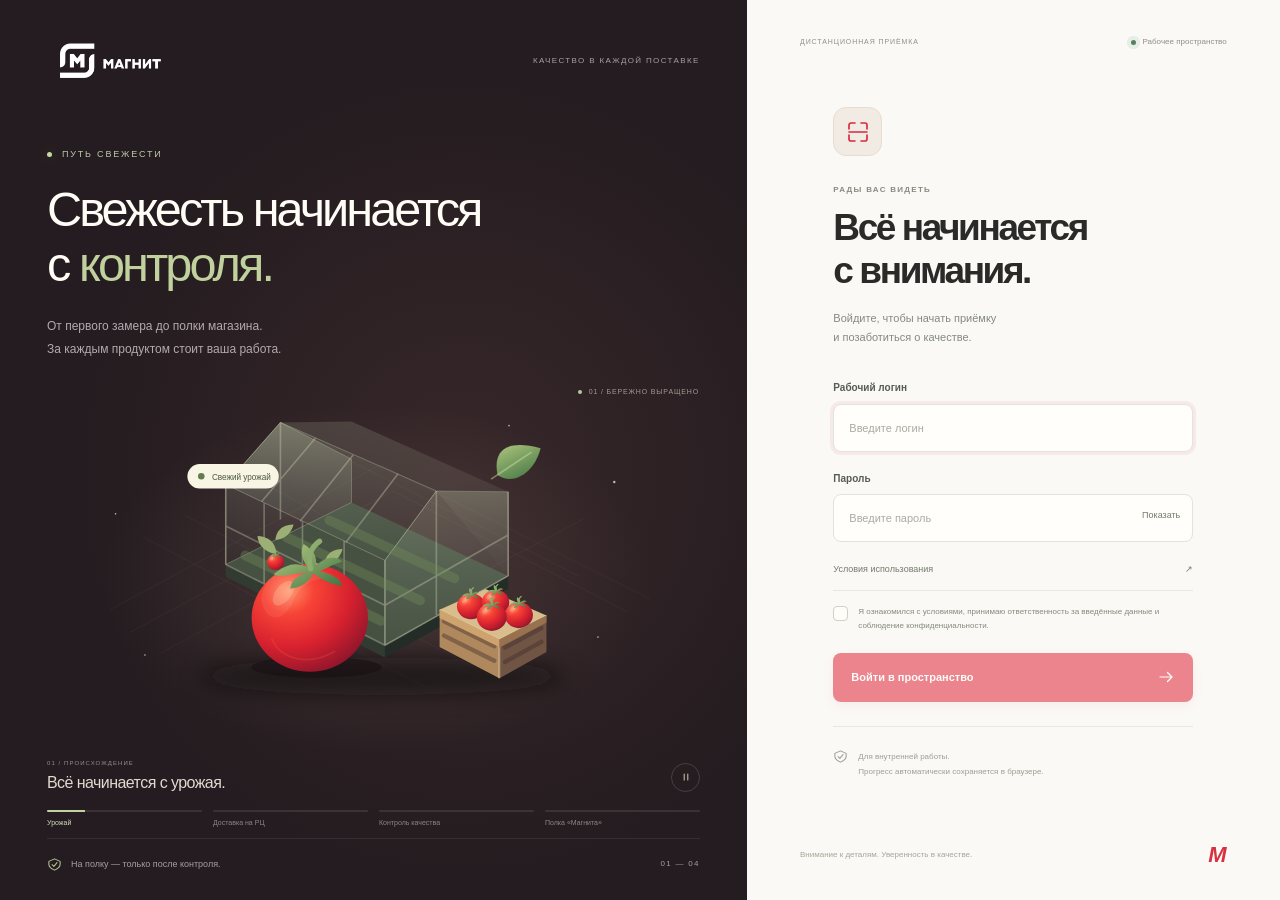
==== commit 2a9d016b: "Add files via upload" ====
--- a/index.html
+++ b/index.html
@@ -5,9 +5,9 @@
 <meta name="description" content="Дистанционная приёмка Магнит. От поставки до уверенности в качестве.">
 <meta name="mobile-web-app-capable" content="yes"><title>Магнит · Дистанционная приёмка</title>
 <link rel="icon" type="image/png" href="./assets/magnit-mark.png">
-<link rel="manifest" href="./manifest.webmanifest?v=80">
+<link rel="manifest" href="./manifest.webmanifest?v=81">
 <link rel="stylesheet" href="./assets/fonts/fonts.css">
-<link rel="stylesheet" href="./design.css?v=80">
+<link rel="stylesheet" href="./design.css?v=82">
 </head>
 <body class="auth-locked">
 <a class="skip-link" href="#pageContent">Перейти к рабочей области</a>
@@ -138,6 +138,6 @@
  <div class="loading-card"><span class="eyebrow">ПОСЛЕДНИЙ ШТРИХ</span><div class="export-animation" aria-hidden="true"><span class="export-orbit orbit-one"></span><span class="export-orbit orbit-two"></span><i class="export-particle p-one"></i><i class="export-particle p-two"></i><i class="export-particle p-three"></i><div class="excel-document"><div class="excel-document-top"><span>X</span><i></i></div><div class="excel-cells"><i></i><i></i><i></i><i></i><i></i><i></i><i></i><i></i><i></i><i></i><i></i><i></i></div><div class="excel-seal">✓</div></div><div class="export-download-icon"><svg class="ui-icon" viewBox="0 0 24 24" fill="none" stroke="currentColor" stroke-width="1.65" stroke-linecap="round" stroke-linejoin="round" aria-hidden="true"><path d="M12 3v12m-5-5 5 5 5-5M4 15v5a1 1 0 0 0 1 1h14a1 1 0 0 0 1-1v-5"/></svg></div></div><strong id="loadingTitle">Собираем ваш отчёт</strong><span id="loadingStatus" role="status">Подготавливаем шаблон…</span><div class="export-progress-caption"><span id="loadingStep">Формирование отчёта</span><b id="loadingPercent">0%</b></div><div class="loading-progress" role="progressbar" aria-label="Формирование файла" aria-valuemin="0" aria-valuemax="100" aria-valuenow="0"><div id="loadingProgressBar"></div></div><div class="export-stages"><span>Данные</span><span>Таблица</span><span>Готово</span></div><button class="button button-ghost" id="loadingCancel" type="button">Отменить</button></div>
 </div>
 <dialog class="film-dialog" id="filmDialog" aria-labelledby="filmDialogTitle"><header><div><span class="eyebrow">МАГНИТ · КАЧЕСТВО</span><h2 id="filmDialogTitle">Путь свежести</h2></div><button type="button" class="icon-button" id="filmClose" aria-label="Закрыть ролик"><svg class="ui-icon" viewBox="0 0 24 24" fill="none" stroke="currentColor" stroke-width="1.65" stroke-linecap="round" stroke-linejoin="round" aria-hidden="true"><path d="m6 6 12 12M6 18 18 6"/></svg></button></header><div id="filmDialogPlayer"></div><p>На полку магазина попадает только продукция, успешно прошедшая контроль качества.</p></dialog>
-<script src="./vendor/jszip.min.js?v=80"></script><script src="./vendor/exceljs.min.js?v=80"></script>
-<script src="./template-data.js?v=80"></script><script src="./old-template-data.js?v=80"></script><script src="./theme-studio.js?v=80"></script><script src="./experience.js?v=80"></script><script src="./app.js?v=80"></script>
+<script src="./vendor/jszip.min.js?v=81"></script><script src="./vendor/exceljs.min.js?v=81"></script>
+<script src="./template-data.js?v=81"></script><script src="./old-template-data.js?v=81"></script><script src="./theme-studio.js?v=81"></script><script src="./experience.js?v=81"></script><script src="./app.js?v=82"></script>
 </body></html>
--- a/design.css
+++ b/design.css
@@ -46,3 +46,10 @@
 
 /* Native file controls retain their accessible browser behaviour. */
 .modal-body input[type="file"]:not([hidden]){width:100%;min-width:0;padding:5px;border:1px solid var(--line);border-radius:10px;background:var(--input-bg);color:var(--muted);font-size:calc(10px * var(--font-scale,1));line-height:1.5}.modal-body input[type="file"]::file-selector-button{border:0;border-radius:6px;background:var(--surface-3);color:var(--ink);font:inherit;font-weight:650;padding:10px 13px;margin-right:10px;cursor:pointer}.modal-body input[type="file"]::file-selector-button:hover{background:var(--surface-4)}
+
+/* Архив: прогрессивное распределение времени */
+.archive-timing-shell{display:grid;gap:18px}.archive-timing-inputs{display:grid;grid-template-columns:1fr 1fr;gap:14px}.archive-timing-mokk{display:flex;align-items:center;justify-content:space-between;gap:18px;padding:13px 15px;border:1px solid var(--line);border-radius:9px;background:var(--surface-2)}.archive-timing-mokk span{font-size:calc(9px * var(--font-scale,1));color:var(--muted)}.archive-timing-mokk strong{font-size:calc(11px * var(--font-scale,1));text-align:right}.archive-timing-empty{display:grid;place-items:center;gap:5px;min-height:130px;padding:24px;border:1px dashed var(--line-strong);border-radius:10px;background:var(--surface-2);text-align:center}.archive-timing-empty strong{font-size:calc(14px * var(--font-scale,1))}.archive-timing-empty span{font-size:calc(10px * var(--font-scale,1));color:var(--muted)}.archive-timing-summary{display:grid;grid-template-columns:repeat(4,minmax(0,1fr));gap:8px}.archive-timing-summary>div{display:grid;gap:5px;padding:12px;border:1px solid var(--line);border-radius:9px;background:var(--surface-2)}.archive-timing-summary span{font-size:calc(8px * var(--font-scale,1));color:var(--muted)}.archive-timing-summary strong{font-size:calc(15px * var(--font-scale,1))}.archive-timing-common{display:grid;gap:7px;padding:15px;border:1px solid var(--line);border-radius:11px}.archive-timing-row{display:grid;grid-template-columns:42px minmax(0,1fr) auto;align-items:center;gap:10px;padding:9px 0;border-bottom:1px solid var(--line)}.archive-timing-row:last-child{border-bottom:0}.archive-timing-row>span{font-size:calc(8px * var(--font-scale,1));font-weight:700;color:var(--red)}.archive-timing-row div{display:grid;gap:2px}.archive-timing-row div strong{font-size:calc(10px * var(--font-scale,1));font-weight:600}.archive-timing-row div small{font-size:calc(8px * var(--font-scale,1));color:var(--muted)}.archive-timing-row>b{font-size:calc(13px * var(--font-scale,1))}.archive-timing-skus{display:grid;gap:10px}.archive-timing-section-head{display:flex;align-items:end;justify-content:space-between;gap:16px}.archive-timing-section-head>div{display:grid;gap:5px}.archive-timing-section-head>div>strong{font-size:calc(12px * var(--font-scale,1))}.archive-timing-section-head>small{max-width:310px;font-size:calc(8px * var(--font-scale,1));line-height:1.6;color:var(--muted);text-align:right}.archive-timing-sku{border:1px solid var(--line);border-radius:11px;background:var(--surface);overflow:hidden}.archive-timing-sku>header{display:flex;align-items:center;justify-content:space-between;gap:14px;padding:12px 14px;background:var(--surface-2);border-bottom:1px solid var(--line)}.archive-timing-sku>header>div{display:flex;align-items:center;gap:10px;min-width:0}.archive-timing-sku>header>div>span{width:26px;height:26px;display:grid;place-items:center;border-radius:7px;background:var(--red-faint);color:var(--red);font-size:calc(9px * var(--font-scale,1));font-weight:700}.archive-timing-sku>header>div>div{display:grid;gap:2px;min-width:0}.archive-timing-sku>header strong{font-size:calc(10px * var(--font-scale,1));white-space:nowrap;overflow:hidden;text-overflow:ellipsis}.archive-timing-sku>header small{font-size:calc(8px * var(--font-scale,1));color:var(--muted)}.archive-timing-sku>header>b{font-size:calc(9px * var(--font-scale,1));color:var(--muted);white-space:nowrap}.archive-timing-step-grid{display:grid;grid-template-columns:repeat(6,minmax(0,1fr));gap:0}.archive-timing-step-grid>div{display:grid;gap:2px;padding:10px;border-right:1px solid var(--line);border-bottom:1px solid var(--line)}.archive-timing-step-grid>div:nth-child(6n){border-right:0}.archive-timing-step-grid>div span{font-size:calc(7px * var(--font-scale,1));color:var(--faint)}.archive-timing-step-grid>div strong{font-size:calc(11px * var(--font-scale,1))}.archive-timing-step-grid>div small{font-size:calc(7px * var(--font-scale,1));color:var(--muted);white-space:nowrap;overflow:hidden;text-overflow:ellipsis}
+@media(max-width:760px){.archive-timing-inputs{grid-template-columns:1fr}.archive-timing-summary{grid-template-columns:1fr 1fr}.archive-timing-section-head{align-items:start;flex-direction:column}.archive-timing-section-head>small{text-align:left}.archive-timing-step-grid{grid-template-columns:repeat(3,minmax(0,1fr))}.archive-timing-step-grid>div:nth-child(6n){border-right:1px solid var(--line)}.archive-timing-step-grid>div:nth-child(3n){border-right:0}.archive-timing-mokk{align-items:flex-start;flex-direction:column}.archive-timing-mokk strong{text-align:left}}
+
+.archive-unit-types{display:grid;gap:10px;padding:15px;border:1px solid var(--line);border-radius:11px;background:var(--surface)}.archive-unit-grid{display:grid;grid-template-columns:repeat(2,minmax(0,1fr));gap:9px}.archive-unit-card{display:grid;grid-template-columns:minmax(0,1fr) 155px;align-items:center;gap:12px;padding:11px 12px;border:1px solid var(--line);border-radius:9px;background:var(--surface-2)}.archive-unit-card>span{display:flex;align-items:center;gap:9px;min-width:0}.archive-unit-card>span>b{width:25px;height:25px;display:grid;place-items:center;border-radius:7px;background:var(--red-faint);color:var(--red);font-size:9px}.archive-unit-card>span>strong{font-size:10px;white-space:nowrap;overflow:hidden;text-overflow:ellipsis}.archive-unit-card select{min-width:0}
+@media(max-width:760px){.archive-unit-grid{grid-template-columns:1fr}.archive-unit-card{grid-template-columns:1fr}.archive-unit-card select{width:100%}}
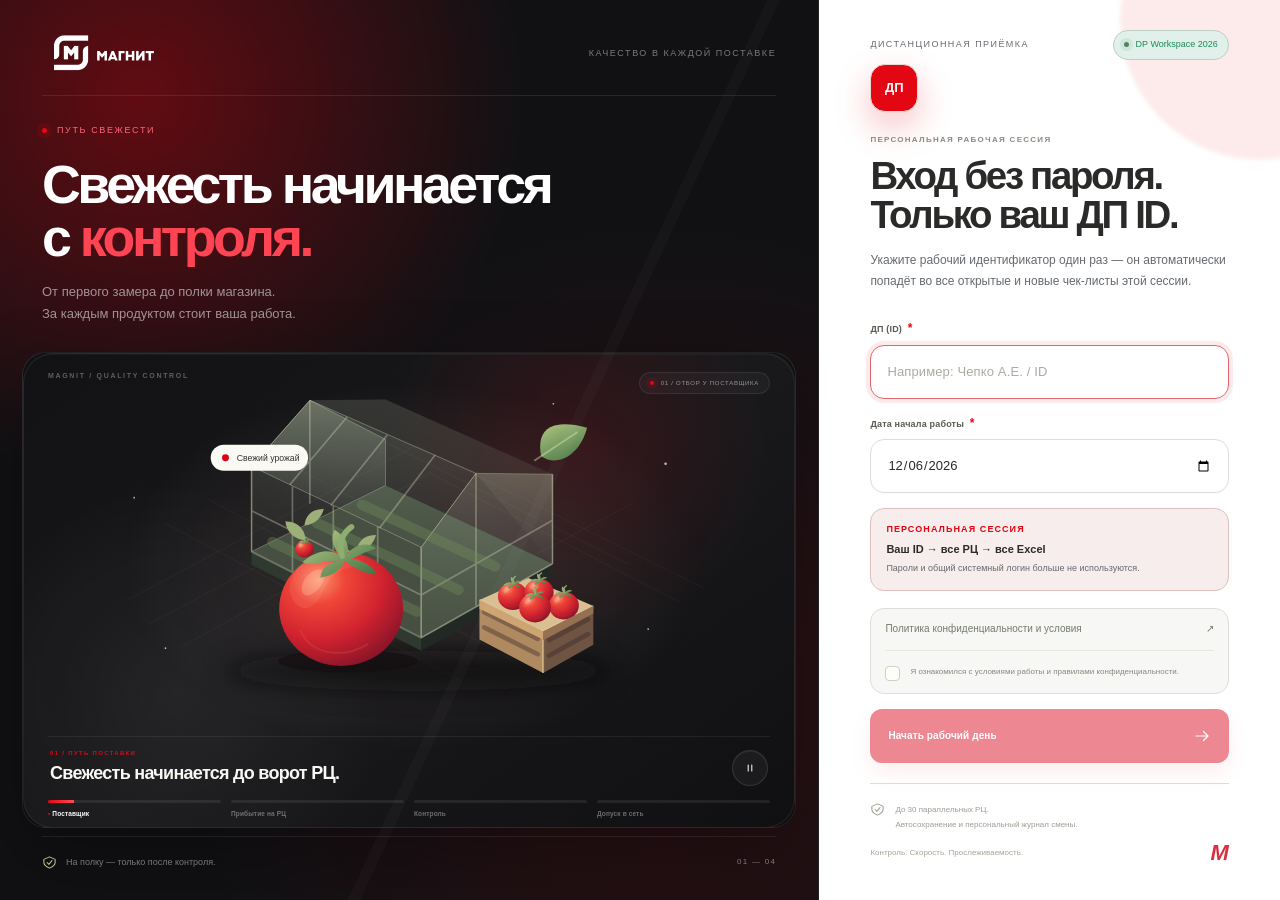
==== commit 64642003: "Add files via upload" ====
--- a/index.html
+++ b/index.html
@@ -8,6 +8,7 @@
 <link rel="manifest" href="./manifest.webmanifest?v=81">
 <link rel="stylesheet" href="./assets/fonts/fonts.css">
 <link rel="stylesheet" href="./design.css?v=82">
+<link rel="stylesheet" href="./next-design.css?v=90">
 </head>
 <body class="auth-locked">
 <a class="skip-link" href="#pageContent">Перейти к рабочей области</a>
@@ -19,30 +20,31 @@
   <footer class="auth-hero-footer"><span><svg class="ui-icon" viewBox="0 0 24 24" fill="none" stroke="currentColor" stroke-width="1.65" stroke-linecap="round" stroke-linejoin="round" aria-hidden="true"><path d="M12 3 3 7v5c0 5 9 9 9 9s9-4 9-9V7l-9-4Z"/><path d="m8 12 3 3 5-6"/></svg> На полку — только после контроля.</span><span>01 — 04</span></footer>
  </section>
  <section class="auth-entry">
-  <div class="auth-entry-top"><span>ДИСТАНЦИОННАЯ ПРИЁМКА</span><span class="entry-live"><i></i> Рабочее пространство</span></div>
-  <div class="auth-card">
-   <div class="auth-card-top"><span class="auth-sign"><svg class="ui-icon" viewBox="0 0 24 24" fill="none" stroke="currentColor" stroke-width="1.65" stroke-linecap="round" stroke-linejoin="round" aria-hidden="true"><path d="M9 3H5a2 2 0 0 0-2 2v4m12-6h4a2 2 0 0 1 2 2v4M3 15v4a2 2 0 0 0 2 2h4m12-6v4a2 2 0 0 1-2 2h-4M3 12h18"/></svg></span><div class="eyebrow">РАДЫ ВАС ВИДЕТЬ</div><h2>Всё начинается<br>с внимания.</h2><p>Войдите, чтобы начать приёмку<br>и позаботиться о качестве.</p></div>
+  <div class="auth-entry-top"><span>ДИСТАНЦИОННАЯ ПРИЁМКА</span><span class="entry-live"><i></i> DP Workspace 2026</span></div>
+  <div class="auth-card auth-card-next">
+   <div class="auth-card-top"><span class="auth-sign">ДП</span><div class="eyebrow">ПЕРСОНАЛЬНАЯ РАБОЧАЯ СЕССИЯ</div><h2>Вход без пароля.<br>Только ваш ДП ID.</h2><p>Укажите рабочий идентификатор один раз — он автоматически попадёт во все открытые и новые чек-листы этой сессии.</p></div>
    <form id="loginForm" class="auth-form">
-    <div class="field auth-field"><label for="loginUsername">Рабочий логин</label><input class="input" id="loginUsername" name="username" type="text" autocomplete="username" placeholder="Введите логин" required></div>
-    <div class="field auth-field"><label for="loginPassword">Пароль</label><div class="auth-password-wrap"><input class="input" id="loginPassword" name="password" type="password" autocomplete="current-password" placeholder="Введите пароль" required><button type="button" class="auth-toggle-pass" id="togglePassword" aria-label="Показать пароль">Показать</button></div></div>
+    <div class="field auth-field"><label for="loginDpId">ДП (ID) <span class="required">*</span></label><input class="input auth-id-input" id="loginDpId" name="dpId" type="text" autocomplete="username" placeholder="Например: Чепко А.Е. / ID" required maxlength="80"></div>
+    <div class="field auth-field"><label for="loginWorkDate">Дата начала работы <span class="required">*</span></label><input class="input" id="loginWorkDate" name="workDate" type="date" required></div>
+    <div class="auth-session-preview"><span>Персональная сессия</span><strong>Ваш ID → все РЦ → все Excel</strong><small>Пароли и общий системный логин больше не используются.</small></div>
     <section class="auth-consent" id="privacyConsentBlock" aria-labelledby="privacyConsentTitle">
-     <details class="policy-details"><summary id="privacyConsentTitle">Условия использования <span>↗</span></summary><div class="auth-consent-copy">
-              <p>Система предназначена только для внутренней работы с дистанционной приёмкой.</p>
+     <details class="policy-details"><summary id="privacyConsentTitle">Политика конфиденциальности и условия <span>↗</span></summary><div class="auth-consent-copy">
+              <p>Система предназначена для внутренней работы с дистанционной приёмкой и хранит рабочие данные локально в используемом браузере.</p>
               <ul>
-                <li><strong>Локальное хранение.</strong> Основное рабочее состояние сохраняется в браузере на используемом устройстве и не отправляется автоматически. При запуске серверной выгрузки данные могут передаваться внутреннему обработчику текущего сайта исключительно для формирования Excel; в локальном режиме файл создаётся непосредственно в браузере.</li>
-                <li><strong>Ответственность пользователя.</strong> Пользователь отвечает за достоверность и полноту внесённых сведений, корректность выбранного РЦ и товарной позиции, а также за проверку сформированного Excel перед дальнейшим использованием.</li>
-                <li><strong>Конфиденциальность.</strong> Нельзя передавать логин, пароль, резервные копии, выгрузки и рабочие данные третьим лицам без разрешения. Пользователь обязан ограничить доступ к устройству и браузеру.</li>
-                <li><strong>Риски локального устройства.</strong> Локальное хранение не исключает риски доступа через общий компьютер, профиль браузера, расширения, вредоносное ПО или ручную передачу файлов.</li>
+                <li><strong>ДП ID.</strong> Идентификатор используется для автоматического заполнения чек-листов и журнала рабочей смены.</li>
+                <li><strong>Локальное хранение.</strong> Рабочее состояние, журнал смены и настройки сохраняются в браузере. При серверной выгрузке данные могут передаваться внутреннему обработчику только для формирования Excel.</li>
+                <li><strong>Ответственность пользователя.</strong> Перед выгрузкой необходимо проверить номер заявки, РЦ, товары, статусы и итоговые значения.</li>
+                <li><strong>Конфиденциальность.</strong> Не передавайте рабочие выгрузки, резервные копии и данные третьим лицам без разрешения и ограничивайте доступ к устройству.</li>
               </ul>
             </div></details>
-     <label class="auth-consent-check" for="privacyConsent"><input id="privacyConsent" type="checkbox"><span>Я ознакомился с условиями, принимаю ответственность за введённые данные и соблюдение конфиденциальности.</span></label>
+     <label class="auth-consent-check" for="privacyConsent"><input id="privacyConsent" type="checkbox"><span>Я ознакомился с условиями работы и правилами конфиденциальности.</span></label>
     </section>
     <div class="auth-error" id="loginError" role="alert" aria-live="polite"></div>
-    <button class="button button-primary full auth-submit" id="loginSubmit" type="submit" disabled>Войти в пространство <svg class="ui-icon" viewBox="0 0 24 24" fill="none" stroke="currentColor" stroke-width="1.65" stroke-linecap="round" stroke-linejoin="round" aria-hidden="true"><path d="M4 12h16m-6-6 6 6-6 6"/></svg></button>
+    <button class="button button-primary full auth-submit" id="loginSubmit" type="submit" disabled>Начать рабочий день <svg class="ui-icon" viewBox="0 0 24 24" fill="none" stroke="currentColor" stroke-width="1.65" stroke-linecap="round" stroke-linejoin="round" aria-hidden="true"><path d="M4 12h16m-6-6 6 6-6 6"/></svg></button>
    </form>
-   <div class="auth-footnote"><svg class="ui-icon" viewBox="0 0 24 24" fill="none" stroke="currentColor" stroke-width="1.65" stroke-linecap="round" stroke-linejoin="round" aria-hidden="true"><path d="M12 3 3 7v5c0 5 9 9 9 9s9-4 9-9V7l-9-4Z"/><path d="m8 12 3 3 5-6"/></svg><span>Для внутренней работы.<br>Прогресс автоматически сохраняется в браузере.</span></div>
+   <div class="auth-footnote"><svg class="ui-icon" viewBox="0 0 24 24" fill="none" stroke="currentColor" stroke-width="1.65" stroke-linecap="round" stroke-linejoin="round" aria-hidden="true"><path d="M12 3 3 7v5c0 5 9 9 9 9s9-4 9-9V7l-9-4Z"/><path d="m8 12 3 3 5-6"/></svg><span>До 30 параллельных РЦ.<br>Автосохранение и персональный журнал смены.</span></div>
   </div>
-  <footer class="auth-entry-footer"><span>Внимание к деталям. Уверенность в качестве.</span><b>М</b></footer>
+  <footer class="auth-entry-footer"><span>Контроль. Скорость. Прослеживаемость.</span><b>М</b></footer>
  </section>
 </div>
 <nav class="mobile-nav workflow-dock" aria-label="Навигация по этапам" hidden>
@@ -63,6 +65,9 @@
     <button class="mobile-nav-item" data-page="summary"><svg class="ui-icon" viewBox="0 0 24 24" fill="none" stroke="currentColor" stroke-width="1.65" stroke-linecap="round" stroke-linejoin="round" aria-hidden="true"><path d="M13 2H6a2 2 0 0 0-2 2v16a2 2 0 0 0 2 2h12a2 2 0 0 0 2-2V9l-7-7Z"/><path d="M13 2v7h7M8 13h8M8 17h5"/></svg>
       <span class="mobile-nav-index">05</span><span class="mobile-nav-copy"><strong>Итоги</strong><small id="navMetricSummary">0/3</small></span><span class="mobile-nav-state" id="navCheckSummary">0%</span><i class="mobile-nav-progress"><b id="navProgressSummary"></b></i>
     </button>
+    <button class="mobile-nav-item mobile-nav-shift" data-page="shift"><svg class="ui-icon" viewBox="0 0 24 24" fill="none" stroke="currentColor" stroke-width="1.65" stroke-linecap="round" stroke-linejoin="round" aria-hidden="true"><path d="M4 4h16v16H4z"/><path d="M8 2v4M16 2v4M4 9h16M8 13h3M8 17h6"/></svg>
+      <span class="mobile-nav-index">06</span><span class="mobile-nav-copy"><strong>Моя смена</strong><small id="navMetricShift">журнал дня</small></span><span class="mobile-nav-state" id="navCheckShift">•</span>
+    </button>
   </div>
     <div class="sidebar-bottom">
       <div class="topbar-progress" id="topbarProgress"><span><small>Готовность приёмки</small><strong id="topbarRcProgress">0%</strong></span><i><b id="topbarProgressFill"></b></i><p>Каждый шаг — вклад в качество.</p></div>
@@ -74,11 +79,12 @@
  <header class="topbar">
   <div class="topbar-left"><div class="topbar-title"><span class="eyebrow" id="pageEyebrow">Этап 1 из 5</span><h1 id="pageTitle">Приёмка</h1></div></div>
   <div class="topbar-actions">
+   <button class="user-chip" id="userChip" type="button" data-page="shift" title="Открыть журнал смены"><span class="user-avatar">ДП</span><span><small>Пользователь</small><strong id="currentDpId">—</strong></span></button>
    <button class="rc-launcher" id="workspaceToggle" type="button" data-action="toggle-workspace" aria-expanded="false" aria-controls="workspaceBar"><span class="rc-launcher-dot"></span><span><small>Активный РЦ</small><strong id="topbarRcName">РЦ 1</strong></span><i>⌄</i></button>
    <div class="topbar-separator"></div><div class="save-state" id="saveState" aria-live="polite"><span></span><b>Сохранено</b><small>локально</small></div>
    <button class="icon-button" id="openNotesTop" type="button" title="Рабочие заметки" aria-label="Рабочие заметки"><svg class="ui-icon" viewBox="0 0 24 24" fill="none" stroke="currentColor" stroke-width="1.65" stroke-linecap="round" stroke-linejoin="round" aria-hidden="true"><path d="M12 3H5a2 2 0 0 0-2 2v14a2 2 0 0 0 2 2h14a2 2 0 0 0 2-2v-7M16 3l5 5M10 14l3-1L22 4l-3-3-9 9-1 4Z"/></svg></button>
    <button class="icon-button theme-trigger" id="themeToggle" type="button" title="Темы оформления" aria-label="Темы оформления"><svg class="ui-icon" viewBox="0 0 24 24" fill="none" stroke="currentColor" stroke-width="1.65" stroke-linecap="round" stroke-linejoin="round" aria-hidden="true"><circle cx="12" cy="12" r="9"/><path d="M12 3a9 9 0 0 1 0 18Z"/></svg></button>
-   <details class="topbar-more"><summary class="icon-button" aria-label="Дополнительные действия">•••</summary><div class="topbar-more-menu"><button class="topbar-menu-item" data-open-film type="button"><span>Путь свежести</span><small>Посмотреть вступительный ролик</small></button><button class="topbar-menu-item" data-action="toggle-interface-mode" type="button"><span>Переключить режим</span><small>Стандартный / операционный</small></button><button class="topbar-menu-item is-primary" id="exportOldTop" type="button"><span>Excel · прежняя форма</span><small>Выгрузить текущий РЦ</small></button><button class="topbar-menu-item" id="logoutButton" type="button"><span>Выйти из системы</span><small>Завершить рабочую сессию</small></button></div></details>
+   <details class="topbar-more"><summary class="icon-button" aria-label="Дополнительные действия">•••</summary><div class="topbar-more-menu"><button class="topbar-menu-item" data-open-film type="button"><span>Путь свежести</span><small>Посмотреть вступительный ролик</small></button><button class="topbar-menu-item" data-action="toggle-interface-mode" type="button"><span>Переключить режим</span><small>Стандартный / операционный</small></button><button class="topbar-menu-item is-primary" id="exportOldTop" type="button"><span>Excel · прежняя форма</span><small>Выгрузить текущий РЦ</small></button><button class="topbar-menu-item" id="logoutButton" type="button"><span>Сменить пользователя</span><small>Завершить текущую персональную сессию</small></button></div></details>
   </div>
  </header>
  <section class="workspace-switcher" id="workspaceBar" aria-label="Переключение между РЦ"></section>
@@ -139,5 +145,5 @@
 </div>
 <dialog class="film-dialog" id="filmDialog" aria-labelledby="filmDialogTitle"><header><div><span class="eyebrow">МАГНИТ · КАЧЕСТВО</span><h2 id="filmDialogTitle">Путь свежести</h2></div><button type="button" class="icon-button" id="filmClose" aria-label="Закрыть ролик"><svg class="ui-icon" viewBox="0 0 24 24" fill="none" stroke="currentColor" stroke-width="1.65" stroke-linecap="round" stroke-linejoin="round" aria-hidden="true"><path d="m6 6 12 12M6 18 18 6"/></svg></button></header><div id="filmDialogPlayer"></div><p>На полку магазина попадает только продукция, успешно прошедшая контроль качества.</p></dialog>
 <script src="./vendor/jszip.min.js?v=81"></script><script src="./vendor/exceljs.min.js?v=81"></script>
-<script src="./template-data.js?v=81"></script><script src="./old-template-data.js?v=81"></script><script src="./theme-studio.js?v=81"></script><script src="./experience.js?v=81"></script><script src="./app.js?v=82"></script>
+<script src="./template-data.js?v=81"></script><script src="./old-template-data.js?v=81"></script><script src="./theme-studio.js?v=90"></script><script src="./experience.js?v=81"></script><script src="./app.js?v=90"></script>
 </body></html>
--- a/next-design.css
+++ b/next-design.css
@@ -0,0 +1,80 @@
+/* MAGNIT DP / NEXT UI · v90
+   Visual layer only. Business logic and Excel mapping remain in app.js. */
+:root{
+  --radius:18px;--radius-xl:26px;--radius-sm:12px;
+  --rail:248px;
+  --shadow-sm:0 1px 2px rgba(20,20,24,.04),0 12px 34px rgba(20,20,24,.06);
+  --shadow-md:0 20px 70px rgba(20,20,24,.14);
+  --ease:cubic-bezier(.2,.8,.2,1);
+}
+html{background:var(--page)}
+body{background:
+  radial-gradient(circle at 80% -20%,color-mix(in srgb,var(--red) 6%,transparent),transparent 34rem),
+  var(--page)}
+body:before{content:"";position:fixed;inset:0;pointer-events:none;z-index:-1;background-image:linear-gradient(color-mix(in srgb,var(--line) 34%,transparent) 1px,transparent 1px),linear-gradient(90deg,color-mix(in srgb,var(--line) 34%,transparent) 1px,transparent 1px);background-size:48px 48px;mask-image:linear-gradient(to bottom,rgba(0,0,0,.28),transparent 34%);opacity:.35}
+
+/* Login / personal DP session */
+.auth-screen{background:#111114;min-height:100dvh;grid-template-columns:minmax(0,1.28fr) minmax(410px,.72fr);overflow:hidden}
+.auth-hero{position:relative;background:#111114;isolation:isolate;padding:34px 42px 30px;border-right:1px solid rgba(255,255,255,.08)}
+.auth-hero:before{content:"";position:absolute;inset:-20% -5%;background:radial-gradient(circle at 20% 22%,rgba(227,6,19,.34),transparent 24rem),radial-gradient(circle at 78% 70%,rgba(227,6,19,.12),transparent 30rem);z-index:-1;filter:saturate(115%)}
+.auth-hero:after{content:"";position:absolute;inset:0;background:linear-gradient(115deg,transparent 0 62%,rgba(255,255,255,.025) 62% 63%,transparent 63% 100%);pointer-events:none}
+.auth-brand-row{border-bottom:1px solid rgba(255,255,255,.09);padding-bottom:22px}.auth-wordmark{width:154px;filter:brightness(0) invert(1)}.auth-brand-row>span{color:rgba(255,255,255,.44);font-size:9px;letter-spacing:.17em}
+.auth-hero-copy{max-width:650px;margin-top:28px}.auth-hero-copy h1{font-size:clamp(37px,4.2vw,66px);line-height:.98;letter-spacing:-.065em;color:#fff;font-weight:640}.auth-hero-copy h1 em{color:#ff4454;font-style:normal}.auth-hero-copy p{font-size:13px;color:rgba(255,255,255,.55);line-height:1.7;margin-top:18px}.film-eyebrow{color:#ff6876;font-size:9px;letter-spacing:.18em}.film-eyebrow i{background:#e30613;box-shadow:0 0 0 5px rgba(227,6,19,.13)}
+.hero-film{border-radius:24px;border:1px solid rgba(255,255,255,.08);background:linear-gradient(180deg,#18181c,#0d0d10);box-shadow:0 30px 80px rgba(0,0,0,.3);margin-top:26px;min-height:330px}
+.auth-hero-footer{color:rgba(255,255,255,.44);border-top-color:rgba(255,255,255,.08)}
+.auth-entry{background:var(--surface);padding:30px clamp(28px,4vw,64px);position:relative}
+.auth-entry:before{content:"";position:absolute;right:-120px;top:-120px;width:280px;height:280px;border-radius:50%;background:color-mix(in srgb,var(--red) 8%,transparent);filter:blur(2px)}
+.auth-entry-top{position:relative}.auth-entry-top>span:first-child{font-size:9px;letter-spacing:.16em;color:var(--muted)}.entry-live{background:var(--success-soft);color:var(--success);border:1px solid color-mix(in srgb,var(--success) 18%,var(--line));border-radius:999px;padding:7px 10px;font-size:9px}
+.auth-card-next{width:min(100%,500px);margin:auto;background:transparent;border:0;box-shadow:none;padding:0}.auth-card-top{padding:0}.auth-card-top .auth-sign{width:48px;height:48px;border-radius:15px;background:var(--red);color:#fff;font-weight:800;font-size:13px;box-shadow:0 14px 35px color-mix(in srgb,var(--red) 25%,transparent);margin-bottom:22px}.auth-card-top h2{font-size:clamp(30px,3vw,45px);line-height:1.02;letter-spacing:-.06em;margin-top:10px}.auth-card-top p{font-size:12px;line-height:1.7;max-width:430px;margin-top:14px;color:var(--muted)}
+.auth-form{margin-top:28px;display:grid;gap:15px}.auth-field label{font-size:10px}.auth-field .input{height:54px;border-radius:14px;background:var(--surface);border:1px solid var(--line);padding-inline:16px;font-size:13px;box-shadow:0 1px 0 rgba(20,20,24,.02)}.auth-field .input:focus{border-color:color-mix(in srgb,var(--red) 55%,var(--line));box-shadow:0 0 0 4px color-mix(in srgb,var(--red) 8%,transparent)}.auth-id-input{font-weight:700;letter-spacing:.01em}
+.auth-session-preview{display:grid;gap:4px;padding:14px 15px;background:color-mix(in srgb,var(--red) 4%,var(--surface-2));border:1px solid color-mix(in srgb,var(--red) 14%,var(--line));border-radius:14px}.auth-session-preview span{font-size:9px;letter-spacing:.12em;text-transform:uppercase;color:var(--red);font-weight:750}.auth-session-preview strong{font-size:11px}.auth-session-preview small{color:var(--muted);font-size:9px}
+.auth-consent{border-radius:14px;background:var(--surface-2);border:1px solid var(--line);padding:12px 14px}.policy-details summary{font-size:10px}.auth-consent-copy{font-size:10px}.auth-consent-check{font-size:10px}.auth-submit{height:54px;border-radius:14px;font-size:11px;letter-spacing:.01em;box-shadow:0 16px 36px color-mix(in srgb,var(--red) 22%,transparent)}.auth-footnote{margin-top:20px;border-top:1px solid var(--line);padding-top:18px}.auth-entry-footer{border-top-color:var(--line)}
+
+/* Left workflow rail */
+.workflow-dock{background:#151518;border-right:1px solid rgba(255,255,255,.06);padding:25px 16px 18px}.sidebar-brand{padding:4px 12px 25px}.sidebar-brand img{width:142px}.sidebar-brand>span{margin-top:7px;font-size:7.5px;opacity:.4}.sidebar-caption{padding:0 12px 9px;font-size:8px}.sidebar-steps{gap:4px}.mobile-nav-item{min-height:60px;padding:13px 12px;border-radius:14px;color:rgba(255,255,255,.55)}.mobile-nav-item:hover{transform:none;background:rgba(255,255,255,.06)}.mobile-nav-item.active{background:linear-gradient(135deg,var(--red),color-mix(in srgb,var(--red) 78%,#6d0010));box-shadow:0 14px 32px rgba(0,0,0,.22),inset 0 1px rgba(255,255,255,.14)}.mobile-nav-item .ui-icon{width:19px;height:19px}.mobile-nav-copy strong{font-size:11px}.mobile-nav-copy small{font-size:8px}.mobile-nav-index{font-size:7px}.mobile-nav-state{font-size:8px}.mobile-nav-progress{left:44px;right:12px;bottom:7px}.mobile-nav-shift{margin-top:7px;border-top:1px solid rgba(255,255,255,.06);border-radius:0;padding-top:18px}.mobile-nav-shift.active{border-radius:14px;border-top-color:transparent}.sidebar-film{border-radius:16px;background:linear-gradient(140deg,#222226,#18181b);border-color:rgba(255,255,255,.08)}.sidebar-film>.ui-icon{color:#ff6a75}.sidebar-film strong{font-size:14px}.interface-mode-toggle{padding:14px 10px}.sidebar-signature{border-top-color:rgba(255,255,255,.08)}
+
+/* Top bar */
+.app-shell{margin-left:var(--rail)}.topbar{height:78px;padding:0 28px;background:color-mix(in srgb,var(--surface) 88%,transparent);border-bottom:1px solid color-mix(in srgb,var(--line) 75%,transparent);box-shadow:0 1px 0 rgba(20,20,24,.02)}.topbar-title h1{font-size:15px;font-weight:740}.topbar-title .eyebrow{font-size:8px;color:var(--muted)}.topbar-actions{gap:9px}.user-chip,.rc-launcher{display:flex;align-items:center;gap:9px;border:1px solid var(--line);background:var(--surface);height:44px;border-radius:13px;padding:6px 10px;text-align:left;transition:.2s var(--ease)}.user-chip:hover,.rc-launcher:hover{background:var(--surface-2);border-color:color-mix(in srgb,var(--red) 16%,var(--line));transform:translateY(-1px)}.user-avatar{width:30px;height:30px;border-radius:10px;background:var(--red);color:#fff;display:grid;place-items:center;font-size:9px;font-weight:800}.user-chip>span:last-child,.rc-launcher>span:nth-child(2){display:grid;gap:1px;min-width:0}.user-chip small,.rc-launcher small{font-size:8px;color:var(--muted)}.user-chip strong,.rc-launcher strong{font-size:9px;max-width:150px;overflow:hidden;text-overflow:ellipsis;white-space:nowrap}.rc-launcher{border-color:transparent;background:var(--surface-2)}.save-state small{font-size:8px}.icon-button{width:40px;height:40px;border-radius:12px}
+
+/* Workspace switcher: designed for up to 30 parallel RCs */
+.workspace-switcher{padding-inline:28px}.workspace-panel{border:1px solid var(--line);border-radius:20px;background:color-mix(in srgb,var(--surface) 96%,transparent);box-shadow:var(--shadow-md);overflow:hidden}.workspace-panel-head{padding:18px 18px 14px;border-bottom:1px solid var(--line);background:linear-gradient(180deg,var(--surface),var(--surface-2))}.workspace-panel-head strong{font-size:14px}.workspace-panel-head small{font-size:9px}.workspace-compact-list{display:grid!important;grid-template-columns:repeat(3,minmax(0,1fr));gap:8px;padding:12px;max-height:min(62vh,580px);overflow:auto}.workspace-compact-item{border:1px solid var(--line);border-radius:14px;background:var(--surface);min-width:0;transition:.2s var(--ease)}.workspace-compact-item:hover{border-color:color-mix(in srgb,var(--red) 22%,var(--line));box-shadow:var(--shadow-sm)}.workspace-compact-item.active{border-color:color-mix(in srgb,var(--red) 40%,var(--line));background:color-mix(in srgb,var(--red) 4%,var(--surface))}.workspace-compact-main{padding:12px!important}.workspace-compact-index{background:var(--surface-2);border-radius:9px}.workspace-compact-item.active .workspace-compact-index{background:var(--red);color:#fff}.workspace-compact-copy strong{font-size:10px}.workspace-compact-copy small,.workspace-compact-copy em{font-size:8px}.workspace-compact-close{border-radius:9px}
+
+/* Page & cards */
+.page-content{max-width:1500px;margin:0 auto;padding:34px 32px 64px}.page-heading{align-items:end;margin-bottom:24px;padding-bottom:23px;border-bottom:1px solid var(--line)}.page-heading-kicker{font-size:8px;letter-spacing:.17em;color:var(--red)}.page-heading-kicker i{background:var(--red)}.page-heading h2{font-size:clamp(25px,2.4vw,38px);letter-spacing:-.055em;margin-top:7px}.page-heading p{font-size:11px;max-width:650px;line-height:1.7;margin-top:8px}.content-stack{gap:16px}.card{border:1px solid color-mix(in srgb,var(--line) 86%,transparent);border-radius:20px;background:color-mix(in srgb,var(--surface) 97%,transparent);box-shadow:var(--shadow-sm);overflow:hidden}.card-pad{padding:22px}.section-head{gap:16px}.card-title{font-size:15px;letter-spacing:-.035em}.card-subtitle{font-size:10px;line-height:1.65;margin-top:5px}.notice{border-radius:13px;border:1px solid var(--line);background:var(--surface-2);font-size:10px}.notice-strong{border-left:3px solid var(--red);background:color-mix(in srgb,var(--red) 3%,var(--surface-2))}
+.field{gap:7px}.field label{font-size:9px;letter-spacing:.02em}.input,.select,textarea{border-radius:12px;background:var(--input-bg);border-color:var(--line);min-height:45px}.input:focus,.select:focus,textarea:focus{border-color:color-mix(in srgb,var(--red) 50%,var(--line));box-shadow:0 0 0 4px color-mix(in srgb,var(--red) 7%,transparent)}.input[readonly]{background:color-mix(in srgb,var(--red) 3%,var(--surface-2));color:var(--text, var(--ink));border-style:dashed}.field-hint{font-size:8.5px}.button{border-radius:12px;min-height:42px;font-size:10px;font-weight:720;transition:transform .18s var(--ease),box-shadow .18s var(--ease),background .18s}.button:hover:not(:disabled){transform:translateY(-1px)}.button-primary{box-shadow:0 10px 24px color-mix(in srgb,var(--red) 13%,transparent)}.button-primary:hover:not(:disabled){box-shadow:0 14px 30px color-mix(in srgb,var(--red) 20%,transparent)}
+.timer-card,.kpi,.question-card,.product-card{border-radius:16px}.kpi strong{letter-spacing:-.045em}.summary-grid{gap:16px}.export-panel{background:linear-gradient(145deg,color-mix(in srgb,var(--red) 4%,var(--surface)),var(--surface))}.export-button{border-radius:16px;border:1px solid color-mix(in srgb,var(--red) 22%,var(--line));background:linear-gradient(135deg,var(--red),color-mix(in srgb,var(--red) 82%,#75000c));color:#fff;box-shadow:0 18px 40px color-mix(in srgb,var(--red) 17%,transparent)}
+.question-card{transition:transform .2s var(--ease),border-color .2s,box-shadow .2s}.question-card:hover{transform:translateY(-1px);box-shadow:var(--shadow-sm)}.question-card.is-complete{border-color:color-mix(in srgb,var(--success) 25%,var(--line))}
+
+/* Shift / daily report */
+.shift-workspace{gap:18px}.shift-hero{display:flex;justify-content:space-between;align-items:center;gap:26px;padding:24px;background:linear-gradient(125deg,color-mix(in srgb,var(--red) 5%,var(--surface)),var(--surface) 60%,color-mix(in srgb,var(--red) 2%,var(--surface-2)));position:relative}.shift-hero:after{content:"";position:absolute;right:-80px;top:-110px;width:260px;height:260px;border-radius:50%;border:42px solid color-mix(in srgb,var(--red) 4%,transparent);pointer-events:none}.shift-hero-main{display:flex;align-items:center;gap:16px;position:relative;z-index:1}.shift-user-mark{width:62px;height:62px;border-radius:19px;background:linear-gradient(135deg,var(--red),color-mix(in srgb,var(--red) 72%,#73000b));display:grid;place-items:center;color:#fff;box-shadow:0 15px 35px color-mix(in srgb,var(--red) 23%,transparent)}.shift-user-mark span{font-weight:850;font-size:15px}.shift-hero-main h3{font-size:22px;margin-top:3px;letter-spacing:-.04em}.shift-hero-main p{font-size:10px;color:var(--muted);margin-top:5px}.shift-controls{display:flex;align-items:stretch;gap:10px;position:relative;z-index:1}.shift-date-control{display:grid;gap:5px;min-width:175px}.shift-date-control>span{font-size:8px;color:var(--muted);text-transform:uppercase;letter-spacing:.1em;font-weight:700}.shift-date-control .input{height:47px}.shift-end-control{display:flex;align-items:center;gap:10px;padding:10px 13px;border:1px solid var(--line);border-radius:13px;background:var(--surface);min-width:250px;cursor:pointer}.shift-end-control input{width:18px;height:18px;accent-color:var(--red)}.shift-end-control>span{display:grid;gap:2px}.shift-end-control strong{font-size:9px}.shift-end-control small{font-size:7.5px;color:var(--muted)}
+.shift-kpi-grid{display:grid;grid-template-columns:repeat(4,minmax(0,1fr));gap:12px}.shift-kpi{display:grid;gap:5px;min-height:128px;padding:18px;border:1px solid var(--line);border-radius:18px;background:var(--surface);box-shadow:var(--shadow-sm)}.shift-kpi>span{font-size:8px;text-transform:uppercase;letter-spacing:.09em;color:var(--muted);font-weight:720}.shift-kpi>strong{font-size:34px;line-height:1;letter-spacing:-.065em}.shift-kpi>small{font-size:8px;color:var(--muted);margin-top:auto}.shift-kpi.accent{background:linear-gradient(145deg,var(--red),color-mix(in srgb,var(--red) 75%,#7b0010));color:#fff;border-color:transparent}.shift-kpi.accent>span,.shift-kpi.accent>small{color:rgba(255,255,255,.7)}
+.shift-count-badge{padding:7px 10px;border-radius:999px;background:var(--surface-2);border:1px solid var(--line);font-size:9px;font-weight:750}.shift-table-wrap{overflow:auto;margin:16px -6px -5px}.shift-table{min-width:760px}.shift-table th{font-size:8px;letter-spacing:.08em;text-transform:uppercase}.shift-table td{vertical-align:middle}.shift-table td strong{display:block;font-size:10px}.shift-table td small{display:block;font-size:8px;color:var(--muted);margin-top:3px}.shift-row-index{display:grid;place-items:center;width:30px;height:30px;border-radius:9px;background:var(--surface-2);font-size:8px;font-weight:800}.shift-empty{text-align:center;padding:44px 20px}.shift-empty>span{display:grid;place-items:center;width:60px;height:60px;margin:0 auto 14px;border-radius:20px;background:var(--surface-2);font-size:20px;font-weight:800;color:var(--muted)}.shift-empty strong{font-size:14px}.shift-empty p{font-size:9px;color:var(--muted);margin:7px auto 16px;max-width:420px}.shift-report-panel{display:flex;align-items:center;justify-content:space-between;gap:24px;border-color:color-mix(in srgb,var(--red) 18%,var(--line))}.shift-report-panel.is-ended{border-color:color-mix(in srgb,var(--success) 32%,var(--line));background:color-mix(in srgb,var(--success) 3%,var(--surface))}.shift-report-panel h3{font-size:18px;margin-top:5px}.shift-report-panel p{font-size:9px;color:var(--muted);margin-top:6px;max-width:700px}
+
+/* Animation / motion system */
+@keyframes next-rise{from{opacity:0;transform:translateY(10px)}to{opacity:1;transform:none}}
+@keyframes next-soft-pulse{50%{box-shadow:0 0 0 7px color-mix(in srgb,var(--red) 0%,transparent)}}
+.page-content>.page-heading{animation:next-rise .42s var(--ease) both}.page-content>.content-stack,.page-content>.operational-workspace{animation:next-rise .5s .04s var(--ease) both}.workspace-compact-item.active .workspace-compact-progress{animation:next-soft-pulse 1.8s ease-in-out infinite}
+.loading-card{border-radius:24px}.export-animation{filter:saturate(115%)}
+
+/* Theme studio gets the same product language */
+.theme-studio{border-radius:24px}.theme-studio-header{background:linear-gradient(180deg,var(--surface),var(--surface-2));border-bottom-color:var(--line)}.theme-preset-card{border-radius:16px}.theme-preset-card.active{border-color:color-mix(in srgb,var(--red) 45%,var(--line));box-shadow:0 0 0 3px color-mix(in srgb,var(--red) 7%,transparent)}.theme-current-chip{border-radius:999px}
+
+/* Responsive */
+@media(max-width:1180px){
+  :root{--rail:218px}.workspace-compact-list{grid-template-columns:repeat(2,minmax(0,1fr))}.user-chip{display:none}.page-content{padding-inline:24px}.shift-kpi-grid{grid-template-columns:repeat(2,minmax(0,1fr))}.shift-hero{align-items:flex-start;flex-direction:column}.shift-controls{width:100%}.shift-date-control{flex:1}.shift-end-control{flex:1}
+}
+@media(max-width:820px){
+  :root{--rail:0px}.auth-screen{display:block;min-height:100dvh;overflow:auto}.auth-hero{min-height:330px;padding:22px 20px 18px;border-right:0;border-bottom:1px solid rgba(255,255,255,.08)}.auth-hero-copy{margin-top:24px}.auth-hero-copy h1{font-size:36px}.hero-film{min-height:230px;height:250px}.auth-entry{padding:30px 20px 38px;min-height:auto}.auth-card-next{margin-top:36px}.workflow-dock{width:100%;height:auto;inset:auto 0 0;display:block;padding:8px 8px max(8px,env(safe-area-inset-bottom));background:color-mix(in srgb,#151518 94%,transparent);backdrop-filter:blur(18px);overflow-x:auto;overflow-y:hidden}.sidebar-brand,.sidebar-caption,.sidebar-bottom{display:none}.sidebar-steps{display:flex;gap:4px;min-width:max-content}.mobile-nav-item{width:78px;min-height:58px;padding:8px;display:grid;grid-template-columns:1fr;place-items:center;gap:3px;border-radius:12px}.mobile-nav-item .ui-icon{width:18px;height:18px}.mobile-nav-copy{display:block;text-align:center}.mobile-nav-copy strong{font-size:8px}.mobile-nav-copy small,.mobile-nav-index,.mobile-nav-state,.mobile-nav-progress{display:none}.mobile-nav-shift{margin-top:0;border-top:0;padding-top:8px}.app-shell{margin-left:0;padding-bottom:74px}.topbar{height:66px;padding:0 14px}.topbar-title h1{font-size:13px}.topbar-title .eyebrow{max-width:145px;white-space:nowrap;overflow:hidden;text-overflow:ellipsis}.save-state,.topbar-separator,.theme-trigger{display:none}.rc-launcher{height:40px;max-width:154px}.rc-launcher>span:nth-child(2){max-width:100px}.topbar-actions{gap:6px}.workspace-switcher{padding-inline:10px}.workspace-panel{border-radius:16px}.workspace-compact-list{grid-template-columns:1fr;max-height:58vh}.page-content{padding:22px 14px 42px}.page-heading{align-items:flex-start;gap:14px;flex-direction:column}.page-heading h2{font-size:27px}.page-heading-actions{width:100%}.page-heading-actions .button{width:100%}.card-pad{padding:16px}.shift-kpi-grid{grid-template-columns:1fr 1fr;gap:8px}.shift-kpi{min-height:112px;padding:14px}.shift-kpi>strong{font-size:28px}.shift-controls{display:grid}.shift-date-control,.shift-end-control{width:100%;min-width:0}.shift-report-panel{align-items:stretch;flex-direction:column}.shift-report-panel .button{width:100%}
+}
+@media(max-width:520px){
+  .auth-hero{min-height:290px}.hero-film{height:210px}.auth-hero-copy h1{font-size:31px}.auth-entry{padding-inline:16px}.topbar .rc-launcher small{display:none}.topbar-title{max-width:130px}.workspace-panel-head{align-items:stretch;flex-direction:column;gap:10px}.workspace-panel-head .button{width:100%}.shift-kpi-grid{grid-template-columns:1fr}.shift-kpi{min-height:100px}.shift-hero{padding:17px}.shift-user-mark{width:50px;height:50px;border-radius:15px}.shift-hero-main h3{font-size:17px}.page-content{padding-inline:10px}.summary-grid{grid-template-columns:1fr}.button-row{gap:7px}.button-row>.button{flex:1 1 100%}
+}
+@media(prefers-reduced-motion:reduce){*,*:before,*:after{animation:none!important;transition-duration:.001ms!important;scroll-behavior:auto!important}}
+/* Mobile workflow: all 6 destinations remain visible without horizontal hunting. */
+@media(max-width:820px){
+  .workflow-dock{overflow:hidden}
+  .sidebar-steps{display:grid;grid-template-columns:repeat(6,minmax(0,1fr));gap:3px;min-width:0;width:100%}
+  .mobile-nav-item{width:auto;min-width:0;min-height:60px;padding:7px 3px}
+  .mobile-nav-copy strong{font-size:7px;line-height:1.08;white-space:normal}
+}
+@media(max-width:380px){.mobile-nav-copy strong{font-size:6.4px}.mobile-nav-item .ui-icon{width:17px;height:17px}}
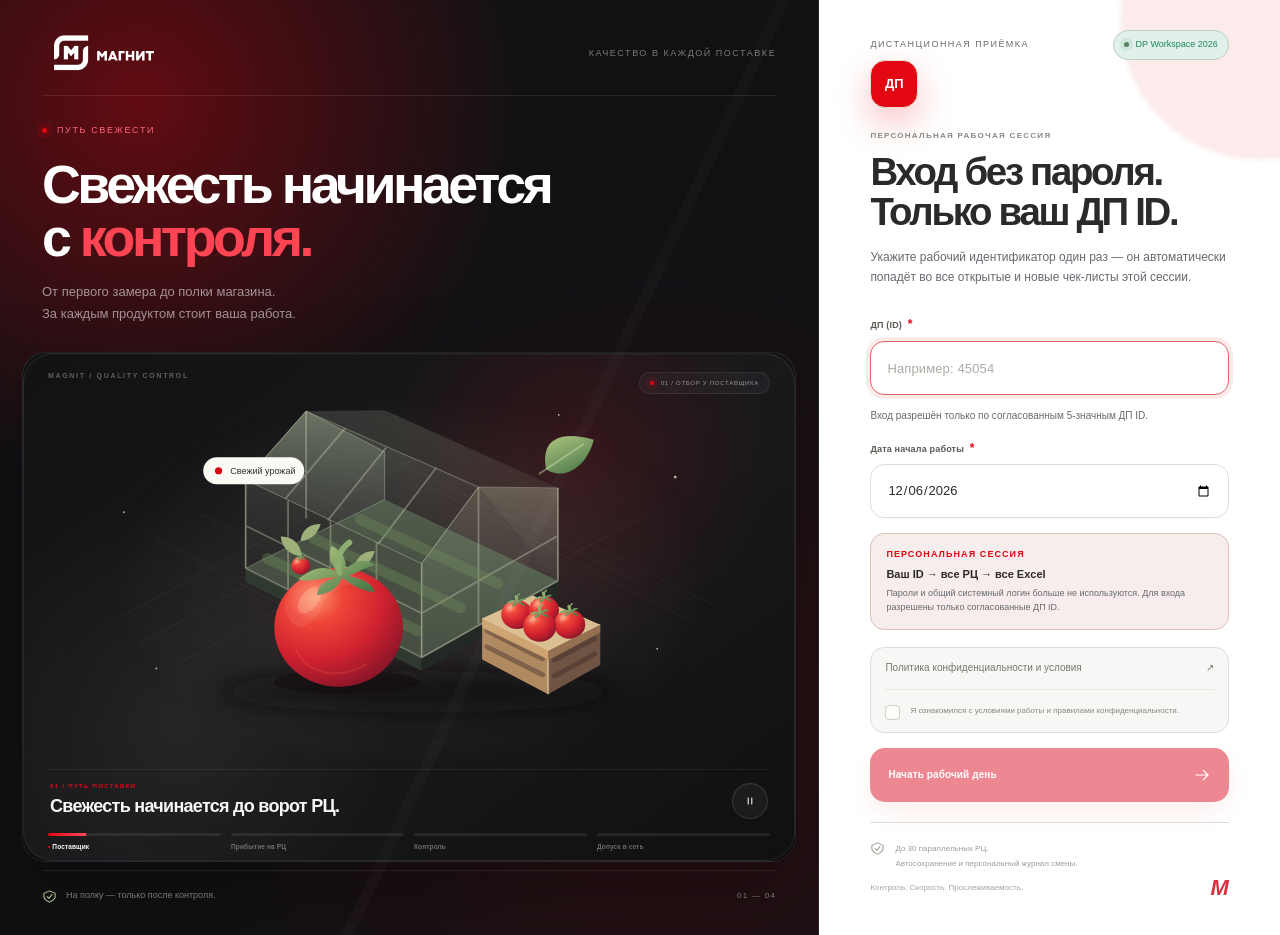
==== commit 84f51413: "Add files via upload" ====
--- a/index.html
+++ b/index.html
@@ -24,9 +24,9 @@
   <div class="auth-card auth-card-next">
    <div class="auth-card-top"><span class="auth-sign">ДП</span><div class="eyebrow">ПЕРСОНАЛЬНАЯ РАБОЧАЯ СЕССИЯ</div><h2>Вход без пароля.<br>Только ваш ДП ID.</h2><p>Укажите рабочий идентификатор один раз — он автоматически попадёт во все открытые и новые чек-листы этой сессии.</p></div>
    <form id="loginForm" class="auth-form">
-    <div class="field auth-field"><label for="loginDpId">ДП (ID) <span class="required">*</span></label><input class="input auth-id-input" id="loginDpId" name="dpId" type="text" autocomplete="username" placeholder="Например: Чепко А.Е. / ID" required maxlength="80"></div>
+    <div class="field auth-field"><label for="loginDpId">ДП (ID) <span class="required">*</span></label><input class="input auth-id-input" id="loginDpId" name="dpId" type="text" autocomplete="username" inputmode="numeric" placeholder="Например: 45054" required maxlength="5" pattern="[0-9]{5}"><small class="auth-field-hint">Вход разрешён только по согласованным 5-значным ДП ID.</small></div>
     <div class="field auth-field"><label for="loginWorkDate">Дата начала работы <span class="required">*</span></label><input class="input" id="loginWorkDate" name="workDate" type="date" required></div>
-    <div class="auth-session-preview"><span>Персональная сессия</span><strong>Ваш ID → все РЦ → все Excel</strong><small>Пароли и общий системный логин больше не используются.</small></div>
+    <div class="auth-session-preview"><span>Персональная сессия</span><strong>Ваш ID → все РЦ → все Excel</strong><small>Пароли и общий системный логин больше не используются. Для входа разрешены только согласованные ДП ID.</small></div>
     <section class="auth-consent" id="privacyConsentBlock" aria-labelledby="privacyConsentTitle">
      <details class="policy-details"><summary id="privacyConsentTitle">Политика конфиденциальности и условия <span>↗</span></summary><div class="auth-consent-copy">
               <p>Система предназначена для внутренней работы с дистанционной приёмкой и хранит рабочие данные локально в используемом браузере.</p>
--- a/next-design.css
+++ b/next-design.css
@@ -78,3 +78,87 @@
   .mobile-nav-copy strong{font-size:7px;line-height:1.08;white-space:normal}
 }
 @media(max-width:380px){.mobile-nav-copy strong{font-size:6.4px}.mobile-nav-item .ui-icon{width:17px;height:17px}}
+
+
+/* v92 — единый масштаб виджетов, профиль ДП и достижения */
+:root{--widget-radius:16px;--widget-height:52px;--widget-gap:12px}
+.input,.select,input[type="text"],input[type="number"],input[type="date"],input[type="time"],input[type="search"],input[type="password"]{min-height:var(--widget-height);border-radius:var(--widget-radius)}
+.button{min-height:48px;border-radius:15px}
+.card,.card-pad,.question-card,.shift-kpi,.export-button,.workspace-tab-wrap,.workspace-panel,.workspace-focus-card{border-radius:18px}
+.field{gap:7px}.field label{margin-bottom:0}.auth-field-hint{display:block;margin-top:6px;font-size:10px;color:var(--muted)}
+.shift-workspace{gap:18px}.shift-controls{display:grid;grid-template-columns:minmax(220px,1fr) minmax(280px,1.2fr);gap:12px;align-items:stretch}.shift-control-card{min-height:118px;padding:14px 16px;display:grid;gap:8px;border:1px solid var(--line);border-radius:18px;background:var(--surface);box-shadow:var(--shadow-sm)}.shift-control-title{font-size:10px;color:var(--muted);text-transform:uppercase;letter-spacing:.09em;font-weight:800}.shift-control-card small{font-size:10px;color:var(--muted)}.shift-date-card .input{height:56px}.shift-end-control{grid-template-columns:auto minmax(0,1fr);align-items:center}.shift-checkbox{display:grid;place-items:center;width:42px;height:42px;border:1px solid var(--line);border-radius:14px;background:var(--surface-2)}.shift-end-control input{width:18px;height:18px;accent-color:var(--red)}.shift-end-control strong{font-size:13px;line-height:1.25}.shift-end-control small{line-height:1.35}.shift-kpi-grid-expanded{grid-template-columns:repeat(6,minmax(0,1fr))}.shift-insight-grid{display:grid;grid-template-columns:1.15fr .85fr;gap:14px}.shift-activity-list{display:grid;gap:12px}.shift-activity-bar{display:grid;gap:7px;padding:12px 13px;border:1px solid var(--line);border-radius:16px;background:var(--surface-2)}.shift-activity-bar-head{display:flex;align-items:center;justify-content:space-between;gap:10px}.shift-activity-bar-head strong{font-size:13px}.shift-activity-bar-head span{font-size:11px;color:var(--muted);font-variant-numeric:tabular-nums}.shift-activity-track{height:8px;border-radius:999px;background:var(--surface-3);overflow:hidden}.shift-activity-track i{display:block;height:100%;border-radius:inherit;background:linear-gradient(90deg,var(--red),color-mix(in srgb,var(--red) 65%,#ff8d8d))}.shift-activity-bar small{font-size:11px;color:var(--muted)}.shift-priority-list{display:grid;grid-template-columns:repeat(2,minmax(0,1fr));gap:10px}.shift-priority-list article{display:grid;gap:5px;padding:14px;border:1px solid var(--line);border-radius:16px;background:var(--surface-2)}.shift-priority-list span{font-size:10px;color:var(--muted);text-transform:uppercase;letter-spacing:.08em;font-weight:800}.shift-priority-list strong{font-size:18px;line-height:1.2;letter-spacing:-.03em;overflow-wrap:anywhere}.shift-priority-list small{font-size:11px;color:var(--muted);line-height:1.35}.achievement-grid{display:grid;grid-template-columns:repeat(3,minmax(0,1fr));gap:12px}.achievement-card{display:grid;grid-template-columns:auto 1fr;grid-template-areas:"icon copy" "progress progress";gap:12px;padding:15px;border:1px solid var(--line);border-radius:18px;background:var(--surface-2)}.achievement-card.is-earned{border-color:color-mix(in srgb,var(--red) 28%,var(--line));background:linear-gradient(160deg,color-mix(in srgb,var(--red) 7%,var(--surface)),var(--surface-2))}.achievement-icon{grid-area:icon;display:grid;place-items:center;width:44px;height:44px;border-radius:14px;background:var(--red-faint);color:var(--red);font-size:20px;font-weight:900}.achievement-card.is-locked .achievement-icon{background:var(--surface-3);color:var(--muted)}.achievement-copy{grid-area:copy;display:grid;gap:4px;align-content:start}.achievement-copy strong{font-size:14px;line-height:1.25}.achievement-copy small{font-size:11px;line-height:1.4;color:var(--muted)}.achievement-progress{grid-area:progress;display:grid;gap:6px}.achievement-progress-track{height:7px;border-radius:999px;overflow:hidden;background:var(--surface-3)}.achievement-progress-track i{display:block;height:100%;border-radius:inherit;background:linear-gradient(90deg,var(--red),color-mix(in srgb,var(--red) 65%,#ff8d8d))}.achievement-progress span{font-size:11px;color:var(--muted)}.shift-empty.compact{min-height:220px}.shift-history-card .data-table td,.shift-journal-card .data-table td{vertical-align:middle}.shift-count-badge{flex:0 0 auto}.shift-report-panel h3{line-height:1.25}.shift-report-panel p{line-height:1.5}.shift-table td strong,.shift-table td small{display:block}
+@media (max-width:1280px){.shift-kpi-grid-expanded{grid-template-columns:repeat(3,minmax(0,1fr))}.achievement-grid{grid-template-columns:repeat(2,minmax(0,1fr))}}
+@media (max-width:980px){.shift-controls{grid-template-columns:1fr}.shift-insight-grid{grid-template-columns:1fr}.shift-priority-list{grid-template-columns:1fr 1fr}}
+@media (max-width:760px){.shift-control-card{min-height:104px;padding:13px}.shift-kpi-grid-expanded{grid-template-columns:repeat(2,minmax(0,1fr))}.achievement-grid{grid-template-columns:1fr}.shift-priority-list{grid-template-columns:1fr}.shift-control-title{font-size:9px}.shift-end-control strong{font-size:12px}}
+@media (max-width:540px){.shift-control-card{min-height:auto}.shift-kpi-grid-expanded{grid-template-columns:1fr}.shift-date-card .input{height:52px}.shift-checkbox{width:38px;height:38px}.shift-activity-bar-head{flex-direction:column;align-items:flex-start}.shift-activity-bar-head span{align-self:flex-end}}
+
+/* v93 — ручной импорт Excel в журнал смены */
+.shift-excel-drop{
+  margin:16px 0 12px;
+  min-height:112px;
+  padding:18px;
+  display:grid;
+  grid-template-columns:auto minmax(0,1fr) auto;
+  align-items:center;
+  gap:16px;
+  border:1.5px dashed color-mix(in srgb,var(--red) 32%,var(--line));
+  border-radius:18px;
+  background:linear-gradient(145deg,color-mix(in srgb,var(--red) 3%,var(--surface)),var(--surface-2));
+  cursor:pointer;
+  transition:border-color .18s ease,background .18s ease,transform .18s ease,box-shadow .18s ease;
+}
+.shift-excel-drop:hover,.shift-excel-drop.is-dragging{
+  border-color:color-mix(in srgb,var(--red) 74%,var(--line));
+  background:color-mix(in srgb,var(--red) 6%,var(--surface));
+  box-shadow:0 12px 34px rgba(24,27,31,.07);
+}
+.shift-excel-drop.is-dragging{transform:translateY(-1px)}
+.shift-excel-drop.is-importing{opacity:.72;pointer-events:none}
+.shift-excel-drop-icon{
+  width:54px;height:54px;display:grid;place-items:center;
+  border-radius:16px;background:var(--red-faint);color:var(--red);
+  font-size:11px;font-weight:900;letter-spacing:.08em;
+}
+.shift-excel-drop-copy{min-width:0;display:grid;gap:6px}
+.shift-excel-drop-copy strong{font-size:14px;line-height:1.3}
+.shift-excel-drop-copy small{font-size:11px;line-height:1.45;color:var(--muted)}
+.shift-excel-drop-button{pointer-events:none;white-space:nowrap}
+.shift-excel-note{display:flex;align-items:flex-start;gap:10px;margin:0 0 16px;padding:10px 12px;border-radius:13px;background:var(--surface-2);border:1px solid var(--line)}
+.shift-excel-note>span{flex:0 0 auto;padding:4px 7px;border-radius:999px;background:var(--red-faint);color:var(--red);font-size:8px;font-weight:850;letter-spacing:.06em;text-transform:uppercase}
+.shift-excel-note p{margin:0;color:var(--muted);font-size:10px;line-height:1.45}
+@media(max-width:760px){
+  .shift-excel-drop{grid-template-columns:auto minmax(0,1fr);min-height:0;padding:15px;gap:12px}
+  .shift-excel-drop-button{grid-column:1/-1;width:100%;justify-content:center}
+}
+@media(max-width:480px){
+  .shift-excel-drop{grid-template-columns:1fr;text-align:center}
+  .shift-excel-drop-icon{margin:0 auto}
+  .shift-excel-note{display:grid}
+  .shift-excel-note>span{width:max-content}
+}
+
+/* v94 — premium dashboard, deletion controls, period analytics */
+.premium-shift-dashboard{gap:18px}
+.pd-hero{
+  position:relative;min-height:210px;padding:26px 28px;display:grid;grid-template-columns:minmax(0,1fr) auto;align-items:end;gap:28px;overflow:hidden;
+  border-radius:24px;background:
+    radial-gradient(circle at 82% 20%,rgba(227,6,19,.42),transparent 26rem),
+    linear-gradient(128deg,#16161a 0%,#1c171a 48%,#2a1116 100%);color:#fff;box-shadow:0 24px 58px rgba(19,13,16,.18)
+}
+.pd-hero:before{content:"";position:absolute;inset:0;background:linear-gradient(112deg,transparent 0 62%,rgba(255,255,255,.035) 62% 63%,transparent 63%);pointer-events:none}
+.pd-hero:after{content:"";position:absolute;width:300px;height:300px;right:-120px;top:-145px;border:45px solid rgba(255,255,255,.035);border-radius:50%;pointer-events:none}
+.pd-hero-copy{display:flex;align-items:center;gap:18px;position:relative;z-index:1}.pd-profile-mark{width:68px;height:68px;display:grid;place-items:center;border-radius:20px;background:var(--red);font-size:18px;font-weight:900;box-shadow:0 18px 45px rgba(227,6,19,.26)}
+.pd-hero-copy .eyebrow{color:#ff7780}.pd-hero-copy h2{margin:4px 0 0;font-size:36px;letter-spacing:-.06em}.pd-hero-copy p{margin:7px 0 0;color:rgba(255,255,255,.58);font-size:11px}
+.pd-hero-stats{display:grid;grid-template-columns:repeat(3,minmax(112px,1fr));gap:8px;position:relative;z-index:1}.pd-hero-stats article{min-height:92px;padding:13px 14px;display:grid;align-content:space-between;border:1px solid rgba(255,255,255,.09);border-radius:16px;background:rgba(255,255,255,.055);backdrop-filter:blur(14px)}.pd-hero-stats span{font-size:8px;letter-spacing:.09em;text-transform:uppercase;color:rgba(255,255,255,.48);font-weight:800}.pd-hero-stats strong{font-size:26px;line-height:1;letter-spacing:-.05em}.pd-hero-stats small{font-size:8px;color:rgba(255,255,255,.54)}
+.pd-control-row{display:grid;grid-template-columns:1fr 1fr;gap:12px}.pd-control-card{min-height:116px;padding:15px;display:grid;grid-template-columns:auto minmax(0,1fr) minmax(160px,210px);align-items:center;gap:13px;border:1px solid var(--line);border-radius:19px;background:var(--surface);box-shadow:var(--shadow-sm)}.pd-control-icon{width:38px;height:38px;display:grid;place-items:center;border-radius:12px;background:var(--surface-2);color:var(--red);font-size:9px;font-weight:900}.pd-control-copy{display:grid;gap:4px}.pd-control-copy strong{font-size:13px}.pd-control-copy small{font-size:10px;line-height:1.4;color:var(--muted)}.pd-control-card .input{width:100%;height:52px}.pd-end-card{grid-template-columns:auto minmax(0,1fr) auto}.pd-end-card.is-ended{border-color:color-mix(in srgb,var(--success) 28%,var(--line));background:color-mix(in srgb,var(--success) 3%,var(--surface))}.pd-switch{position:relative;width:52px;height:30px}.pd-switch input{position:absolute;opacity:0;inset:0;width:100%;height:100%;cursor:pointer}.pd-switch i{position:absolute;inset:0;border-radius:999px;background:var(--surface-3);transition:.2s ease;pointer-events:none}.pd-switch i:after{content:"";position:absolute;width:22px;height:22px;left:4px;top:4px;border-radius:50%;background:var(--surface);box-shadow:0 2px 8px rgba(20,20,24,.15);transition:.2s ease}.pd-switch input:checked+i{background:var(--success)}.pd-switch input:checked+i:after{transform:translateX(22px)}
+.pd-kpi-strip{display:grid;grid-template-columns:repeat(6,minmax(0,1fr));gap:10px}.pd-kpi{min-height:116px;padding:16px;display:grid;align-content:space-between;gap:6px;border:1px solid var(--line);border-radius:18px;background:var(--surface);box-shadow:var(--shadow-sm)}.pd-kpi.primary{background:linear-gradient(145deg,var(--red),color-mix(in srgb,var(--red) 77%,#70000d));color:#fff;border-color:transparent}.pd-kpi span{font-size:8px;text-transform:uppercase;letter-spacing:.09em;color:var(--muted);font-weight:800}.pd-kpi.primary span,.pd-kpi.primary small{color:rgba(255,255,255,.7)}.pd-kpi strong{font-size:31px;line-height:1;letter-spacing:-.06em}.pd-kpi small{font-size:9px;line-height:1.3;color:var(--muted)}
+.pd-analytics-card{padding:22px}.pd-analytics-head{display:flex;align-items:flex-end;justify-content:space-between;gap:18px}.pd-analytics-head h3{margin:5px 0 4px;font-size:24px;letter-spacing:-.04em}.pd-analytics-head p{margin:0;color:var(--muted);font-size:10px;line-height:1.5}.pd-period-toggle{display:inline-flex;gap:4px;padding:4px;border:1px solid var(--line);border-radius:14px;background:var(--surface-2)}.pd-period-button{min-width:78px;height:36px;padding:0 12px;border:0;border-radius:10px;background:transparent;color:var(--muted);font:inherit;font-size:10px;font-weight:800;cursor:pointer}.pd-period-button:hover{color:var(--ink);background:var(--surface)}.pd-period-button.active{background:var(--ink);color:var(--surface);box-shadow:0 6px 16px rgba(20,20,24,.12)}
+.pd-period-summary{margin-top:17px;padding:10px 12px;display:flex;flex-wrap:wrap;gap:8px 22px;border-radius:13px;background:var(--surface-2);border:1px solid var(--line)}.pd-period-summary span{font-size:10px;color:var(--muted)}.pd-period-summary b{color:var(--ink)}
+.pd-chart-grid{display:grid;grid-template-columns:minmax(0,1.45fr) minmax(320px,.75fr);gap:12px;margin-top:12px}.pd-chart-card{min-width:0;padding:16px;border:1px solid var(--line);border-radius:18px;background:var(--surface-2);overflow:hidden}.pd-chart-card header{display:flex;align-items:flex-start;justify-content:space-between;gap:12px}.pd-chart-card header>div{display:grid;gap:3px}.pd-chart-card header span{font-size:8px;color:var(--red);text-transform:uppercase;letter-spacing:.09em;font-weight:850}.pd-chart-card header strong{font-size:12px}.pd-chart-card header>b{font-size:23px;line-height:1;letter-spacing:-.04em}.pd-chart-svg{display:block;width:100%;height:auto;min-height:220px;margin-top:8px;overflow:visible}.pd-chart-guide{stroke:color-mix(in srgb,var(--line) 80%,transparent);stroke-width:1}.pd-chart-axis{fill:var(--muted);font-family:Manrope,"Segoe UI",Arial,sans-serif;font-size:9px}.pd-chart-axis-x{font-size:8px}.pd-chart-line{fill:none;stroke:var(--red);stroke-width:3;stroke-linecap:round;stroke-linejoin:round;filter:drop-shadow(0 5px 9px color-mix(in srgb,var(--red) 18%,transparent))}.pd-chart-dot{fill:var(--surface);stroke:var(--red);stroke-width:2}.pd-chart-bar{fill:color-mix(in srgb,var(--red) 82%,#ff8990)}
+.pd-insight-grid{grid-template-columns:minmax(0,1.3fr) minmax(280px,.7fr)}.pd-achievement-summary{display:grid;grid-template-columns:minmax(0,1fr) auto;grid-template-areas:"head head" "next ring";gap:18px;align-items:center}.pd-achievement-summary .section-head{grid-area:head}.pd-achievement-ring{grid-area:ring;--earned:0;position:relative;width:138px;height:138px;border-radius:50%;display:grid;place-items:center;background:conic-gradient(var(--red) calc(var(--earned)*1%),var(--surface-3) 0);box-shadow:inset 0 0 0 1px var(--line)}.pd-achievement-ring:after{content:"";position:absolute;inset:12px;border-radius:50%;background:var(--surface);box-shadow:inset 0 0 0 1px var(--line)}.pd-achievement-ring>div{position:relative;z-index:1;display:grid;text-align:center}.pd-achievement-ring strong{font-size:28px;line-height:1}.pd-achievement-ring small{font-size:9px;color:var(--muted)}.pd-next-achievement{grid-area:next;display:grid;gap:5px;padding:16px;border:1px solid var(--line);border-radius:16px;background:var(--surface-2)}.pd-next-achievement span{font-size:8px;color:var(--red);font-weight:850;letter-spacing:.08em;text-transform:uppercase}.pd-next-achievement strong{font-size:16px}.pd-next-achievement small{font-size:10px;color:var(--muted)}
+.pd-journal-head{align-items:center}.pd-journal-actions{display:flex;align-items:center;gap:8px}.shift-row-actions{width:104px;text-align:right}.shift-delete-button{min-height:34px;padding:0 9px;display:inline-flex;align-items:center;gap:6px;border:1px solid color-mix(in srgb,var(--danger) 18%,var(--line));border-radius:10px;background:var(--surface);color:var(--danger);cursor:pointer;font:inherit}.shift-delete-button:hover{background:var(--danger-soft);border-color:color-mix(in srgb,var(--danger) 40%,var(--line))}.shift-delete-button span{font-size:17px;line-height:1}.shift-delete-button b{font-size:8px}.shift-delete-button.subtle{color:var(--muted);border-color:var(--line)}.shift-delete-button.subtle:hover{color:var(--danger);background:var(--danger-soft)}
+.shift-table th:last-child,.shift-table td:last-child{text-align:right}.shift-table td{min-height:54px}.shift-table-wrap{overflow:auto}.shift-history-card .shift-table{min-width:720px}.shift-journal-card .shift-table{min-width:820px}
+@media(max-width:1280px){.pd-kpi-strip{grid-template-columns:repeat(3,minmax(0,1fr))}.pd-chart-grid{grid-template-columns:1fr}.pd-chart-card .pd-chart-svg{max-height:280px}.pd-insight-grid{grid-template-columns:1fr}}
+@media(max-width:980px){.pd-hero{grid-template-columns:1fr;align-items:start}.pd-hero-stats{grid-template-columns:repeat(3,minmax(0,1fr));width:100%}.pd-control-row{grid-template-columns:1fr}.pd-control-card{grid-template-columns:auto minmax(0,1fr) minmax(150px,200px)}.pd-end-card{grid-template-columns:auto minmax(0,1fr) auto}}
+@media(max-width:760px){.pd-hero{padding:20px;min-height:0}.pd-hero-copy{align-items:flex-start}.pd-profile-mark{width:54px;height:54px;border-radius:16px}.pd-hero-copy h2{font-size:28px}.pd-hero-stats{grid-template-columns:1fr}.pd-hero-stats article{min-height:72px;grid-template-columns:1fr auto;align-items:center}.pd-hero-stats strong{grid-row:1/3;grid-column:2;font-size:24px}.pd-control-card,.pd-end-card{grid-template-columns:auto minmax(0,1fr)}.pd-control-card .input,.pd-switch{grid-column:1/-1}.pd-control-card .input{margin-top:4px}.pd-switch{justify-self:end}.pd-kpi-strip{grid-template-columns:repeat(2,minmax(0,1fr))}.pd-kpi{min-height:104px;padding:14px}.pd-analytics-head{align-items:stretch;flex-direction:column}.pd-period-toggle{width:100%}.pd-period-button{flex:1}.pd-chart-card{padding:12px}.pd-chart-svg{min-height:180px}.pd-achievement-summary{grid-template-columns:1fr;grid-template-areas:"head" "ring" "next"}.pd-achievement-ring{justify-self:center}.pd-journal-head{align-items:stretch;flex-direction:column}.pd-journal-actions{width:100%;justify-content:space-between}.pd-journal-actions .button{flex:1}.shift-row-actions{width:auto}.shift-delete-button b{display:none}}
+@media(max-width:480px){.pd-hero-copy{display:grid}.pd-kpi-strip{grid-template-columns:1fr}.pd-period-button{min-width:0;padding-inline:7px}.pd-period-summary{display:grid}.pd-chart-axis-x{font-size:7px}.pd-control-icon{display:none}.pd-control-card,.pd-end-card{grid-template-columns:1fr}.pd-journal-actions{display:grid;grid-template-columns:auto 1fr}.pd-journal-actions .button{width:100%}}
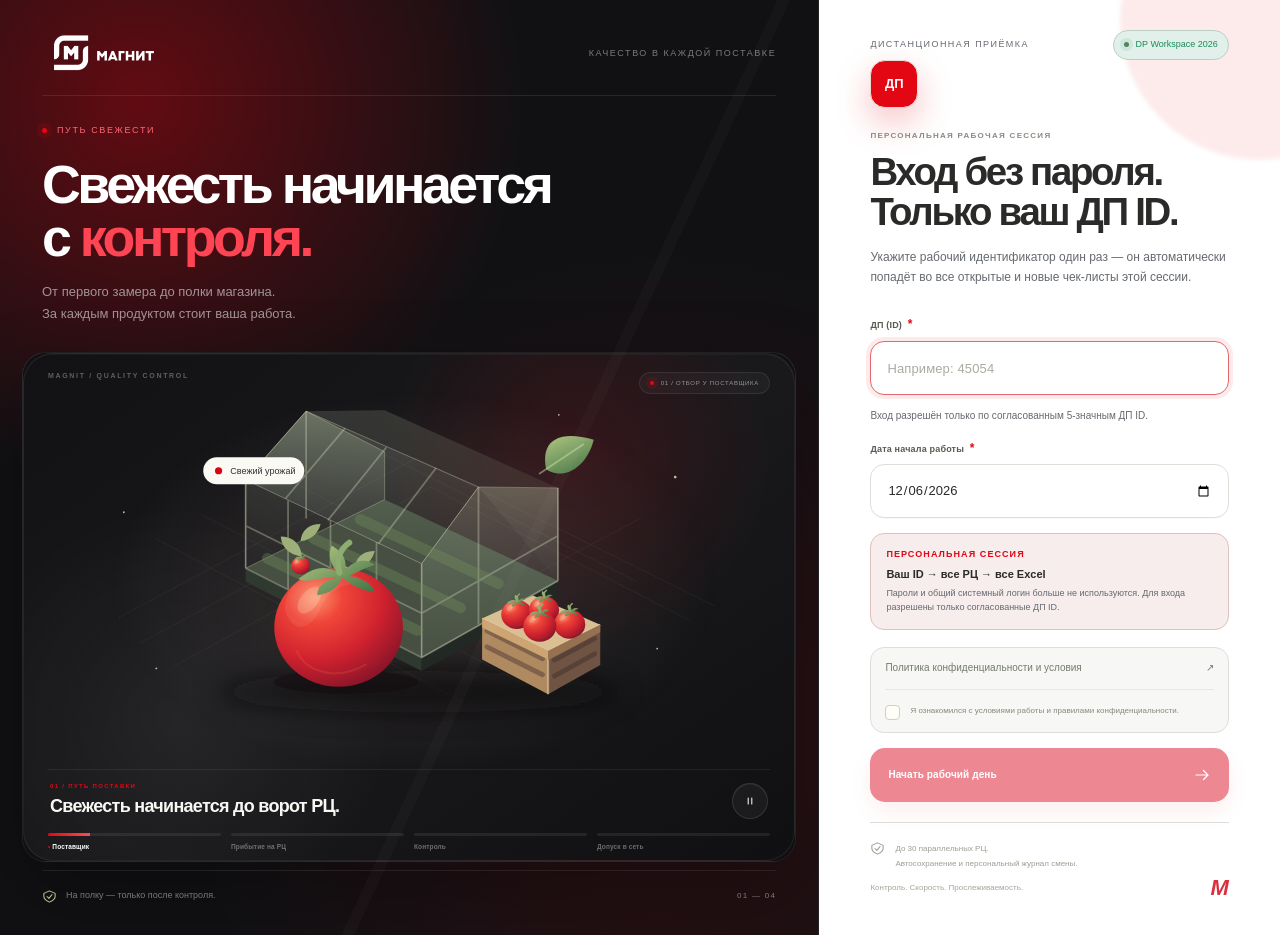
==== commit 4e103cf7: "Add files via upload" ====
--- a/index.html
+++ b/index.html
@@ -8,7 +8,7 @@
 <link rel="manifest" href="./manifest.webmanifest?v=81">
 <link rel="stylesheet" href="./assets/fonts/fonts.css">
 <link rel="stylesheet" href="./design.css?v=82">
-<link rel="stylesheet" href="./next-design.css?v=90">
+<link rel="stylesheet" href="./next-design.css?v=96">
 </head>
 <body class="auth-locked">
 <a class="skip-link" href="#pageContent">Перейти к рабочей области</a>
@@ -50,7 +50,7 @@
 <nav class="mobile-nav workflow-dock" aria-label="Навигация по этапам" hidden>
 <div class="sidebar-brand"><img src="./assets/magnit-logo-horizontal.png" alt="Магнит"><span>ДИСТАНЦИОННАЯ ПРИЁМКА</span></div>
     <div class="sidebar-caption">РАБОЧИЙ ПРОЦЕСС</div>
-    <div class="sidebar-steps"><button class="mobile-nav-item active" data-page="shipment"><svg class="ui-icon" viewBox="0 0 24 24" fill="none" stroke="currentColor" stroke-width="1.65" stroke-linecap="round" stroke-linejoin="round" aria-hidden="true"><path d="m12 3 9 5v8l-9 5-9-5V8l9-5Z"/><path d="m3 8 9 5 9-5M12 13v8M7.5 5.5l9 5"/></svg>
+    <div class="sidebar-steps"><button class="mobile-nav-item mobile-nav-home" data-page="home"><svg class="ui-icon" viewBox="0 0 24 24" fill="none" stroke="currentColor" stroke-width="1.65" stroke-linecap="round" stroke-linejoin="round" aria-hidden="true"><path d="m3 11 9-8 9 8"/><path d="M5 10v10h14V10M9 20v-6h6v6"/></svg><span class="mobile-nav-index">00</span><span class="mobile-nav-copy"><strong>Главная</strong><small>план дня</small></span><span class="mobile-nav-state">•</span></button><button class="mobile-nav-item active" data-page="shipment"><svg class="ui-icon" viewBox="0 0 24 24" fill="none" stroke="currentColor" stroke-width="1.65" stroke-linecap="round" stroke-linejoin="round" aria-hidden="true"><path d="m12 3 9 5v8l-9 5-9-5V8l9-5Z"/><path d="m3 8 9 5 9-5M12 13v8M7.5 5.5l9 5"/></svg>
       <span class="mobile-nav-index">01</span><span class="mobile-nav-copy"><strong>Приёмка</strong><small id="navMetricShipment">0/9</small></span><span class="mobile-nav-state" id="navCheckShipment">0%</span><i class="mobile-nav-progress"><b id="navProgressShipment"></b></i>
     </button>
     <button class="mobile-nav-item" data-page="products"><svg class="ui-icon" viewBox="0 0 24 24" fill="none" stroke="currentColor" stroke-width="1.65" stroke-linecap="round" stroke-linejoin="round" aria-hidden="true"><rect x="3" y="3" width="7" height="7" rx="2"/><rect x="14" y="3" width="7" height="7" rx="2"/><rect x="3" y="14" width="7" height="7" rx="2"/><rect x="14" y="14" width="7" height="7" rx="2"/></svg>
@@ -145,5 +145,5 @@
 </div>
 <dialog class="film-dialog" id="filmDialog" aria-labelledby="filmDialogTitle"><header><div><span class="eyebrow">МАГНИТ · КАЧЕСТВО</span><h2 id="filmDialogTitle">Путь свежести</h2></div><button type="button" class="icon-button" id="filmClose" aria-label="Закрыть ролик"><svg class="ui-icon" viewBox="0 0 24 24" fill="none" stroke="currentColor" stroke-width="1.65" stroke-linecap="round" stroke-linejoin="round" aria-hidden="true"><path d="m6 6 12 12M6 18 18 6"/></svg></button></header><div id="filmDialogPlayer"></div><p>На полку магазина попадает только продукция, успешно прошедшая контроль качества.</p></dialog>
 <script src="./vendor/jszip.min.js?v=81"></script><script src="./vendor/exceljs.min.js?v=81"></script>
-<script src="./template-data.js?v=81"></script><script src="./old-template-data.js?v=81"></script><script src="./theme-studio.js?v=90"></script><script src="./experience.js?v=81"></script><script src="./app.js?v=90"></script>
+<script src="./old-template-data.js?v=81"></script><script src="./theme-studio.js?v=90"></script><script src="./experience.js?v=81"></script><script src="./app.js?v=97"></script>
 </body></html>
--- a/next-design.css
+++ b/next-design.css
@@ -162,3 +162,15 @@
 @media(max-width:980px){.pd-hero{grid-template-columns:1fr;align-items:start}.pd-hero-stats{grid-template-columns:repeat(3,minmax(0,1fr));width:100%}.pd-control-row{grid-template-columns:1fr}.pd-control-card{grid-template-columns:auto minmax(0,1fr) minmax(150px,200px)}.pd-end-card{grid-template-columns:auto minmax(0,1fr) auto}}
 @media(max-width:760px){.pd-hero{padding:20px;min-height:0}.pd-hero-copy{align-items:flex-start}.pd-profile-mark{width:54px;height:54px;border-radius:16px}.pd-hero-copy h2{font-size:28px}.pd-hero-stats{grid-template-columns:1fr}.pd-hero-stats article{min-height:72px;grid-template-columns:1fr auto;align-items:center}.pd-hero-stats strong{grid-row:1/3;grid-column:2;font-size:24px}.pd-control-card,.pd-end-card{grid-template-columns:auto minmax(0,1fr)}.pd-control-card .input,.pd-switch{grid-column:1/-1}.pd-control-card .input{margin-top:4px}.pd-switch{justify-self:end}.pd-kpi-strip{grid-template-columns:repeat(2,minmax(0,1fr))}.pd-kpi{min-height:104px;padding:14px}.pd-analytics-head{align-items:stretch;flex-direction:column}.pd-period-toggle{width:100%}.pd-period-button{flex:1}.pd-chart-card{padding:12px}.pd-chart-svg{min-height:180px}.pd-achievement-summary{grid-template-columns:1fr;grid-template-areas:"head" "ring" "next"}.pd-achievement-ring{justify-self:center}.pd-journal-head{align-items:stretch;flex-direction:column}.pd-journal-actions{width:100%;justify-content:space-between}.pd-journal-actions .button{flex:1}.shift-row-actions{width:auto}.shift-delete-button b{display:none}}
 @media(max-width:480px){.pd-hero-copy{display:grid}.pd-kpi-strip{grid-template-columns:1fr}.pd-period-button{min-width:0;padding-inline:7px}.pd-period-summary{display:grid}.pd-chart-axis-x{font-size:7px}.pd-control-icon{display:none}.pd-control-card,.pd-end-card{grid-template-columns:1fr}.pd-journal-actions{display:grid;grid-template-columns:auto 1fr}.pd-journal-actions .button{width:100%}}
+
+/* v95 — графики удалены из страницы «Моя смена» */
+.pd-analytics-card,.pd-period-toggle,.pd-period-summary,.pd-chart-grid,.pd-chart-card,.pd-chart-svg{display:none!important}
+
+/* v96 — главный экран и план РЦ */
+.home-workspace{display:grid;gap:18px}.home-welcome{min-height:150px;padding:24px 26px;display:flex;align-items:center;justify-content:space-between;gap:24px;overflow:hidden;position:relative;background:linear-gradient(125deg,color-mix(in srgb,var(--red) 5%,var(--surface)),var(--surface) 58%,color-mix(in srgb,var(--red) 3%,var(--surface-2)))}.home-welcome:after{content:"";position:absolute;width:240px;height:240px;right:-105px;top:-130px;border:36px solid color-mix(in srgb,var(--red) 5%,transparent);border-radius:50%}.home-welcome>div:first-child{position:relative;z-index:1}.home-welcome h3{margin:6px 0 5px;font-size:28px;letter-spacing:-.045em}.home-welcome p{max-width:720px;margin:0;color:var(--muted);font-size:11px;line-height:1.55}.home-welcome-mark{position:relative;z-index:1;flex:0 0 auto;width:68px;height:68px;display:grid;place-items:center;border-radius:21px;background:var(--red);color:#fff;font-size:17px;font-weight:900;box-shadow:0 18px 40px color-mix(in srgb,var(--red) 22%,transparent)}
+.home-mode-grid{display:grid;grid-template-columns:1fr 1fr;gap:14px}.home-mode-card{position:relative;min-height:250px;padding:23px;display:grid;align-content:start;gap:9px;overflow:hidden;border:1px solid var(--line);border-radius:22px;background:var(--surface);box-shadow:var(--shadow-sm)}.home-mode-card:after{content:"";position:absolute;width:200px;height:200px;right:-100px;bottom:-110px;border:34px solid color-mix(in srgb,var(--red) 4%,transparent);border-radius:50%;pointer-events:none}.home-mode-card.plan{background:linear-gradient(155deg,var(--surface),color-mix(in srgb,var(--red) 3%,var(--surface-2)))}.home-mode-icon{width:48px;height:48px;display:grid;place-items:center;border-radius:15px;background:var(--red-faint);color:var(--red);font-size:20px;font-weight:900}.home-mode-card h3{margin:3px 0 0;font-size:21px;letter-spacing:-.035em}.home-mode-card p{margin:0 0 7px;max-width:620px;color:var(--muted);font-size:11px;line-height:1.55}.home-mode-card .button{width:max-content;margin-top:auto;position:relative;z-index:1}
+.day-plan-dashboard{display:grid;gap:16px}.day-plan-head{display:flex;align-items:flex-end;justify-content:space-between;gap:18px}.day-plan-head h3{margin:5px 0 4px;font-size:24px;letter-spacing:-.04em}.day-plan-head p{margin:0;color:var(--muted);font-size:10px}.day-plan-head-actions{display:flex;gap:8px}.day-plan-rc-strip{display:grid;grid-template-columns:auto minmax(0,1fr) auto;align-items:center;gap:13px;padding:11px 13px;border:1px solid var(--line);border-radius:15px;background:var(--surface-2)}.day-plan-rc-strip>strong{font-size:10px}.day-plan-rc-strip>div{display:flex;flex-wrap:wrap;gap:6px}.day-plan-rc-strip>div span{padding:6px 9px;border-radius:999px;background:var(--surface);border:1px solid var(--line);font-size:9px;font-weight:750}.day-plan-rc-strip>div em{font-size:9px;color:var(--muted);font-style:normal}.day-plan-rc-strip>button{border:0;background:none;color:var(--red);font:inherit;font-size:9px;font-weight:850;cursor:pointer}.day-plan-kpis{display:grid;grid-template-columns:repeat(4,minmax(0,1fr));gap:10px}.day-plan-kpis article{min-height:105px;padding:15px;display:grid;align-content:space-between;gap:4px;border:1px solid var(--line);border-radius:17px;background:var(--surface-2)}.day-plan-kpis span{font-size:8px;color:var(--muted);text-transform:uppercase;letter-spacing:.08em;font-weight:800}.day-plan-kpis strong{font-size:29px;line-height:1;letter-spacing:-.055em}.day-plan-kpis small{font-size:9px;color:var(--muted)}.day-plan-list{display:grid;gap:9px}.day-plan-request{display:grid;grid-template-columns:105px minmax(0,1fr) auto;align-items:center;gap:15px;padding:14px 14px 14px 15px;border:1px solid var(--line);border-radius:17px;background:var(--surface);transition:.16s ease}.day-plan-request:hover{border-color:var(--line-strong);box-shadow:0 8px 24px rgba(24,27,31,.055)}.day-plan-request.done{opacity:.68;background:var(--surface-2)}.day-plan-request-status{display:grid;gap:3px;padding-right:12px;border-right:1px solid var(--line)}.day-plan-request-status strong{font-size:10px}.day-plan-request-status small{font-size:8px;color:var(--muted)}.plan-status-dot{width:8px;height:8px;border-radius:50%;background:var(--muted);box-shadow:0 0 0 4px color-mix(in srgb,var(--muted) 9%,transparent)}.day-plan-request.active .plan-status-dot{background:var(--warning)}.day-plan-request.done .plan-status-dot{background:var(--success)}.day-plan-request-main{min-width:0;display:grid;gap:5px}.day-plan-request-title{display:flex;align-items:center;gap:8px}.day-plan-request-title strong{font-size:14px}.day-plan-request-title span{padding:4px 7px;border-radius:8px;background:var(--red-faint);color:var(--red);font-size:8px;font-weight:850}.day-plan-request-meta{min-width:0;display:flex;align-items:center;gap:7px;color:var(--muted);font-size:9px}.day-plan-request-meta span{overflow:hidden;text-overflow:ellipsis;white-space:nowrap}.day-plan-request-meta i{font-style:normal}.day-plan-products{display:flex;flex-wrap:wrap;gap:5px}.day-plan-products span,.day-plan-products em{max-width:220px;padding:4px 7px;border-radius:8px;background:var(--surface-2);color:var(--muted);font-size:8px;font-style:normal;overflow:hidden;text-overflow:ellipsis;white-space:nowrap}.day-plan-products em{color:var(--ink);font-weight:800}.day-plan-products.is-empty span{max-width:none;background:transparent;padding-left:0}.day-plan-warning{font-size:8px;color:var(--warning);font-weight:750}.day-plan-request-actions{display:flex;align-items:center;gap:6px}.plan-remove{width:38px;height:38px;color:var(--muted)}.plan-remove:hover{color:var(--danger);background:var(--danger-soft)}.day-plan-empty{min-height:260px;padding:32px;display:grid;place-items:center;text-align:center;align-content:center;gap:8px;border:1px dashed var(--line-strong);border-radius:18px;background:var(--surface-2)}.day-plan-empty-icon{width:56px;height:56px;display:grid;place-items:center;border-radius:18px;background:var(--red-faint);color:var(--red);font-size:22px}.day-plan-empty strong{font-size:16px}.day-plan-empty p{max-width:620px;margin:0;color:var(--muted);font-size:10px;line-height:1.55}.day-plan-empty>div:last-child{display:flex;gap:8px;margin-top:6px}
+.modal:has(.day-plan-import-shell){width:min(960px,calc(100vw - 34px));max-width:960px}.day-plan-import-shell{display:grid;gap:16px}.plan-import-step{display:grid;gap:12px;padding:15px;border:1px solid var(--line);border-radius:17px;background:var(--surface-2)}.plan-import-step-head{display:flex;align-items:flex-start;gap:11px}.plan-import-step-head>span{width:31px;height:31px;display:grid;place-items:center;flex:0 0 auto;border-radius:10px;background:var(--red);color:#fff;font-size:9px;font-weight:900}.plan-import-step-head>div{display:grid;gap:3px}.plan-import-step-head strong{font-size:13px}.plan-import-step-head small{font-size:9px;color:var(--muted);line-height:1.45}.plan-rc-search{position:relative}.plan-rc-search>span{position:absolute;left:14px;top:50%;transform:translateY(-50%);z-index:1;color:var(--muted)}.plan-rc-search .input{padding-left:36px}.plan-rc-grid{max-height:250px;overflow:auto;display:grid;grid-template-columns:repeat(2,minmax(0,1fr));gap:7px;padding-right:3px}.plan-rc-option{min-height:46px;padding:9px 10px;display:flex;align-items:center;gap:9px;border:1px solid var(--line);border-radius:12px;background:var(--surface);cursor:pointer}.plan-rc-option:has(input:checked){border-color:color-mix(in srgb,var(--red) 42%,var(--line));background:var(--red-faint)}.plan-rc-option input{width:16px;height:16px;accent-color:var(--red)}.plan-rc-option span{min-width:0;display:grid;gap:2px}.plan-rc-option strong{overflow:hidden;text-overflow:ellipsis;white-space:nowrap;font-size:9px}.plan-rc-option small{font-size:7px;color:var(--muted)}.plan-file-drop{min-height:120px;padding:18px;display:grid;grid-template-columns:auto minmax(0,1fr);align-items:center;gap:5px 13px;border:1px dashed color-mix(in srgb,var(--red) 32%,var(--line-strong));border-radius:15px;background:var(--surface);cursor:pointer}.plan-file-drop input{position:absolute;width:1px;height:1px;opacity:0}.plan-file-icon{grid-row:1/4;width:47px;height:47px;display:grid;place-items:center;border-radius:14px;background:var(--red-faint);color:var(--red);font-weight:900}.plan-file-drop strong{font-size:12px}.plan-file-drop small{font-size:9px;color:var(--muted)}.plan-file-drop:has(input:disabled){opacity:.5;cursor:not-allowed}.plan-import-preview{display:grid;gap:12px;padding:15px;border:1px solid var(--line);border-radius:17px;background:var(--surface)}.plan-preview-kpis{display:grid;grid-template-columns:repeat(3,minmax(0,1fr));gap:8px}.plan-preview-kpis>div{padding:10px 12px;display:grid;gap:3px;border-radius:12px;background:var(--surface-2)}.plan-preview-kpis span{font-size:7px;color:var(--muted);text-transform:uppercase}.plan-preview-kpis strong{font-size:20px}.plan-preview-list{display:grid;grid-template-columns:repeat(2,minmax(0,1fr));gap:7px;max-height:230px;overflow:auto}.plan-preview-list article{padding:10px 11px;display:grid;gap:3px;border:1px solid var(--line);border-radius:12px;background:var(--surface-2)}.plan-preview-list strong{font-size:10px}.plan-preview-list span,.plan-preview-list small{font-size:8px;color:var(--muted);overflow:hidden;text-overflow:ellipsis;white-space:nowrap}.manual-plan-form{display:grid;gap:14px}.manual-plan-form .form-grid{grid-template-columns:repeat(2,minmax(0,1fr))}.manual-plan-form .field-span-2{grid-column:1/-1}
+@media(max-width:980px){.home-mode-grid{grid-template-columns:1fr}.day-plan-kpis{grid-template-columns:repeat(2,minmax(0,1fr))}.day-plan-request{grid-template-columns:90px minmax(0,1fr)}.day-plan-request-actions{grid-column:1/-1;justify-content:flex-end}.plan-rc-grid{grid-template-columns:1fr}}
+@media(max-width:760px){.home-welcome{padding:18px}.home-welcome h3{font-size:23px}.home-welcome-mark{width:54px;height:54px;border-radius:16px}.home-mode-card{min-height:220px;padding:18px}.day-plan-head{align-items:stretch;flex-direction:column}.day-plan-head-actions{width:100%}.day-plan-head-actions .button{flex:1}.day-plan-rc-strip{grid-template-columns:1fr}.day-plan-rc-strip>button{justify-self:start}.day-plan-kpis{grid-template-columns:1fr 1fr}.day-plan-request{grid-template-columns:1fr;gap:10px}.day-plan-request-status{grid-template-columns:auto auto 1fr;align-items:center;border-right:0;border-bottom:1px solid var(--line);padding:0 0 9px}.day-plan-request-status small{text-align:right}.day-plan-request-actions{grid-column:auto}.day-plan-request-actions .button{flex:1}.plan-preview-list{grid-template-columns:1fr}.manual-plan-form .form-grid{grid-template-columns:1fr}.manual-plan-form .field-span-2{grid-column:auto}}
+@media(max-width:480px){.home-welcome-mark{display:none}.home-mode-card .button{width:100%}.day-plan-kpis{grid-template-columns:1fr}.day-plan-head-actions{display:grid}.day-plan-empty{padding:22px 14px}.day-plan-empty>div:last-child{width:100%;display:grid}.plan-preview-kpis{grid-template-columns:1fr 1fr}.plan-preview-kpis>div:last-child{grid-column:1/-1}.mobile-nav-home{min-width:72px}}
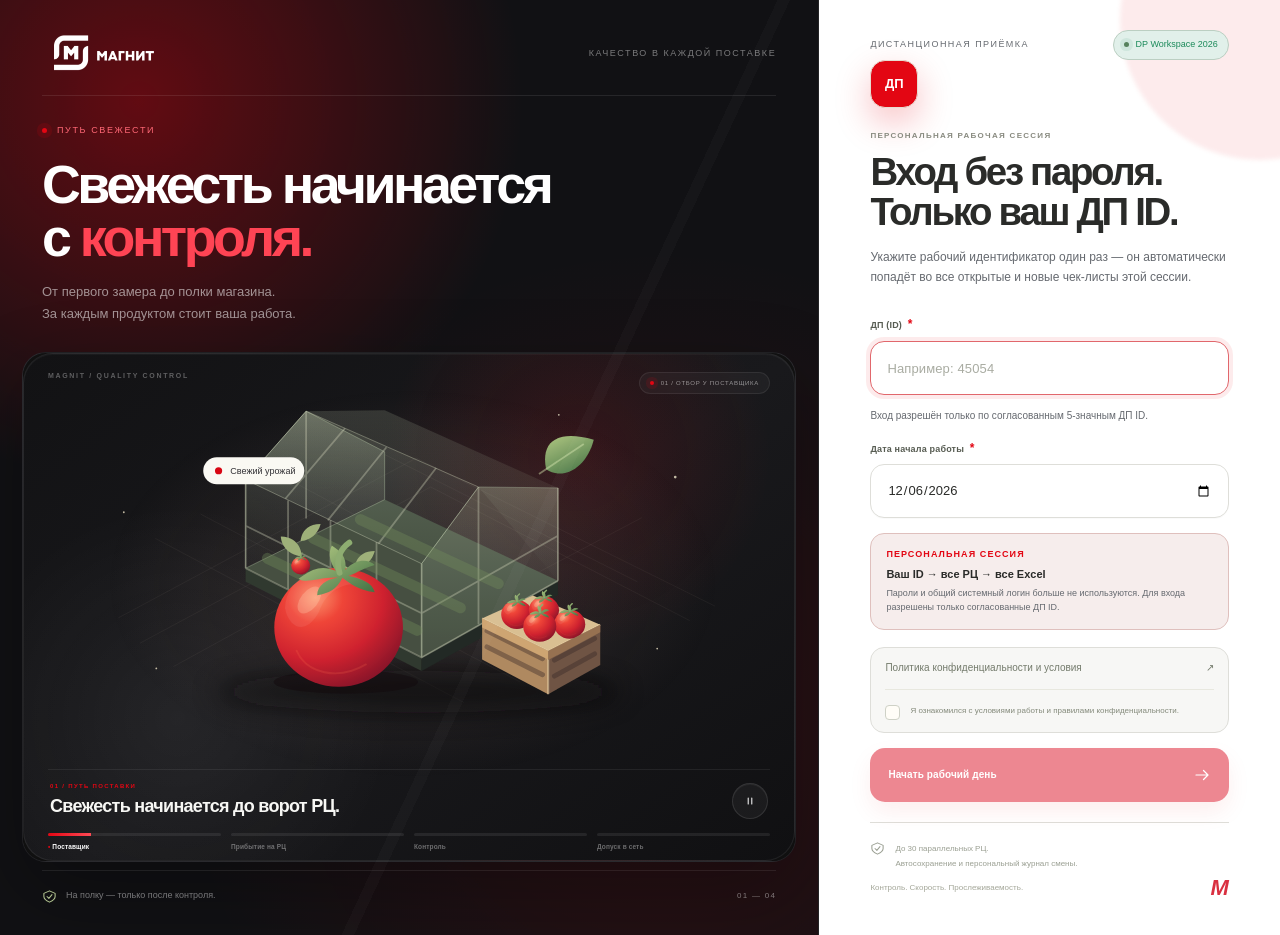
==== commit e438348b: "Add files via upload" ====
--- a/index.html
+++ b/index.html
@@ -145,5 +145,5 @@
 </div>
 <dialog class="film-dialog" id="filmDialog" aria-labelledby="filmDialogTitle"><header><div><span class="eyebrow">МАГНИТ · КАЧЕСТВО</span><h2 id="filmDialogTitle">Путь свежести</h2></div><button type="button" class="icon-button" id="filmClose" aria-label="Закрыть ролик"><svg class="ui-icon" viewBox="0 0 24 24" fill="none" stroke="currentColor" stroke-width="1.65" stroke-linecap="round" stroke-linejoin="round" aria-hidden="true"><path d="m6 6 12 12M6 18 18 6"/></svg></button></header><div id="filmDialogPlayer"></div><p>На полку магазина попадает только продукция, успешно прошедшая контроль качества.</p></dialog>
 <script src="./vendor/jszip.min.js?v=81"></script><script src="./vendor/exceljs.min.js?v=81"></script>
-<script src="./old-template-data.js?v=81"></script><script src="./theme-studio.js?v=90"></script><script src="./experience.js?v=81"></script><script src="./app.js?v=97"></script>
+<script src="./template-data.js?v=81"></script><script src="./old-template-data.js?v=81"></script><script src="./theme-studio.js?v=90"></script><script src="./experience.js?v=81"></script><script src="./app.js?v=96"></script>
 </body></html>
